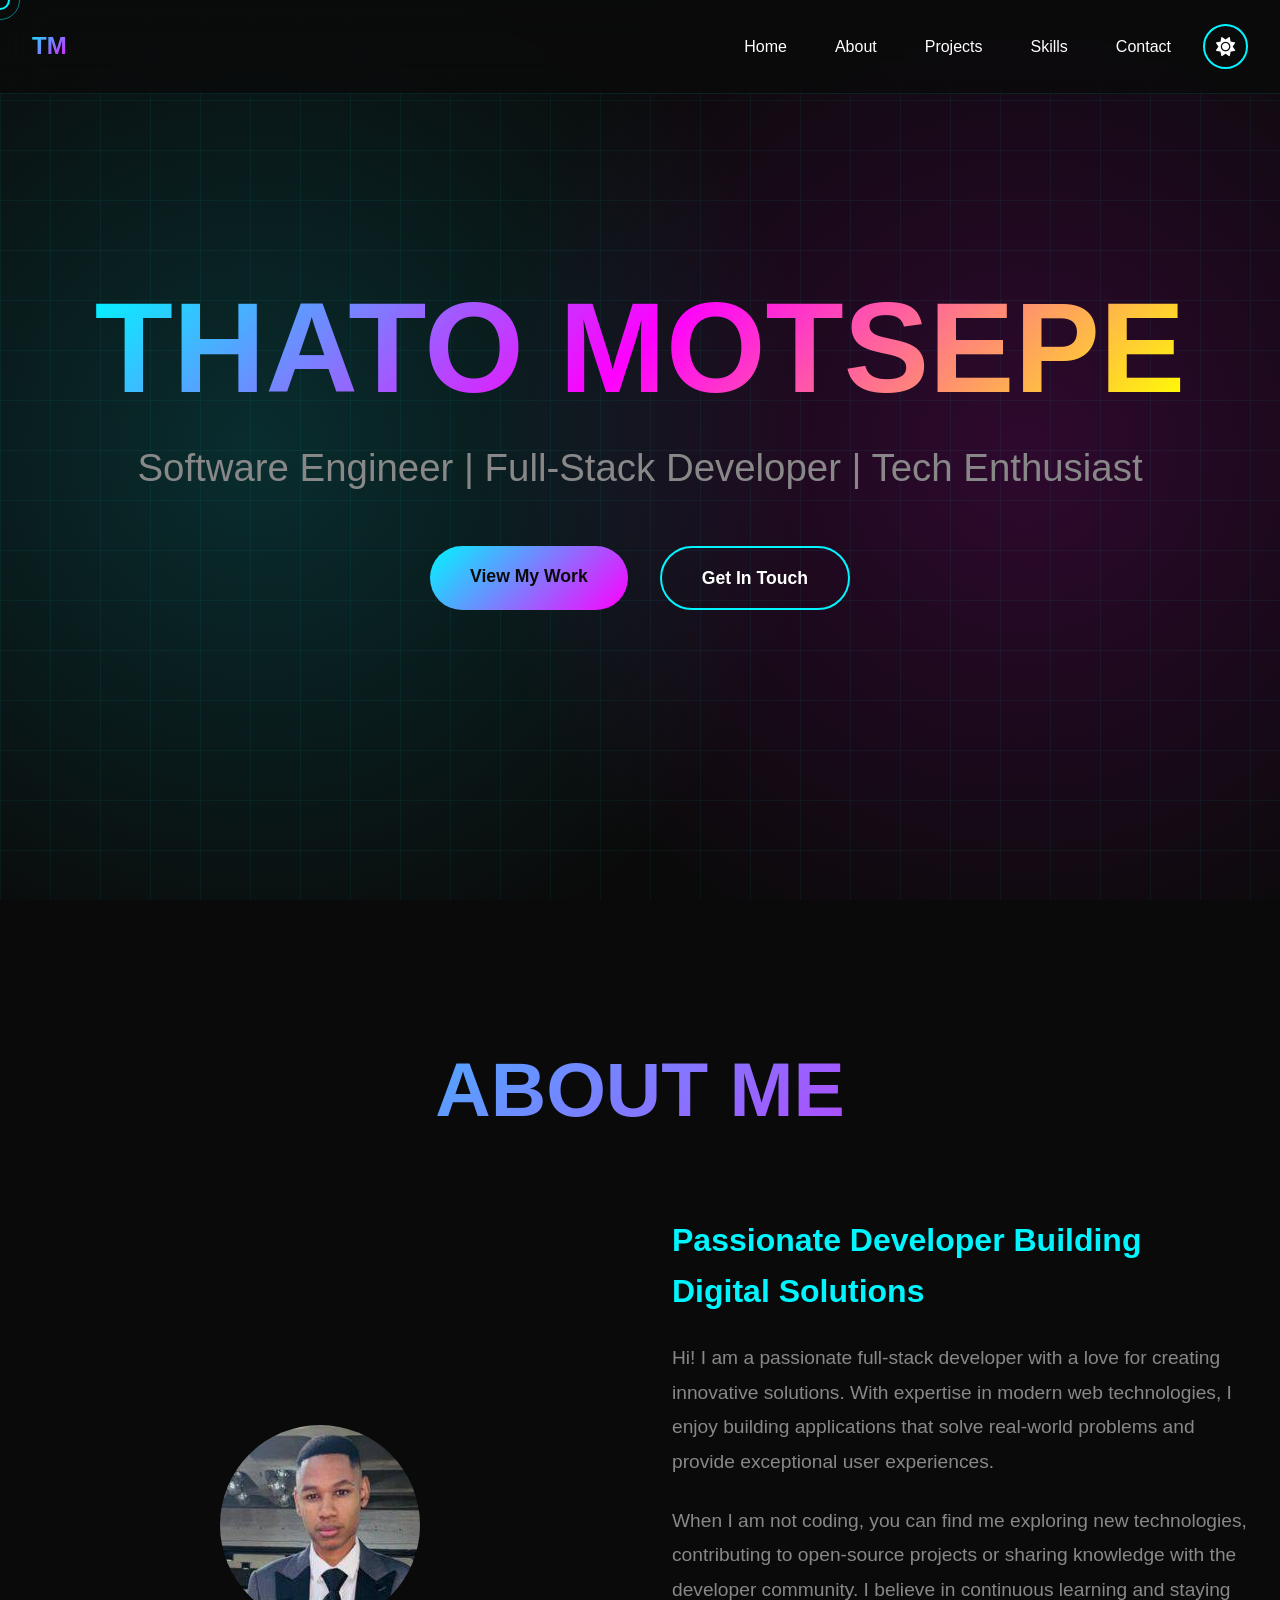
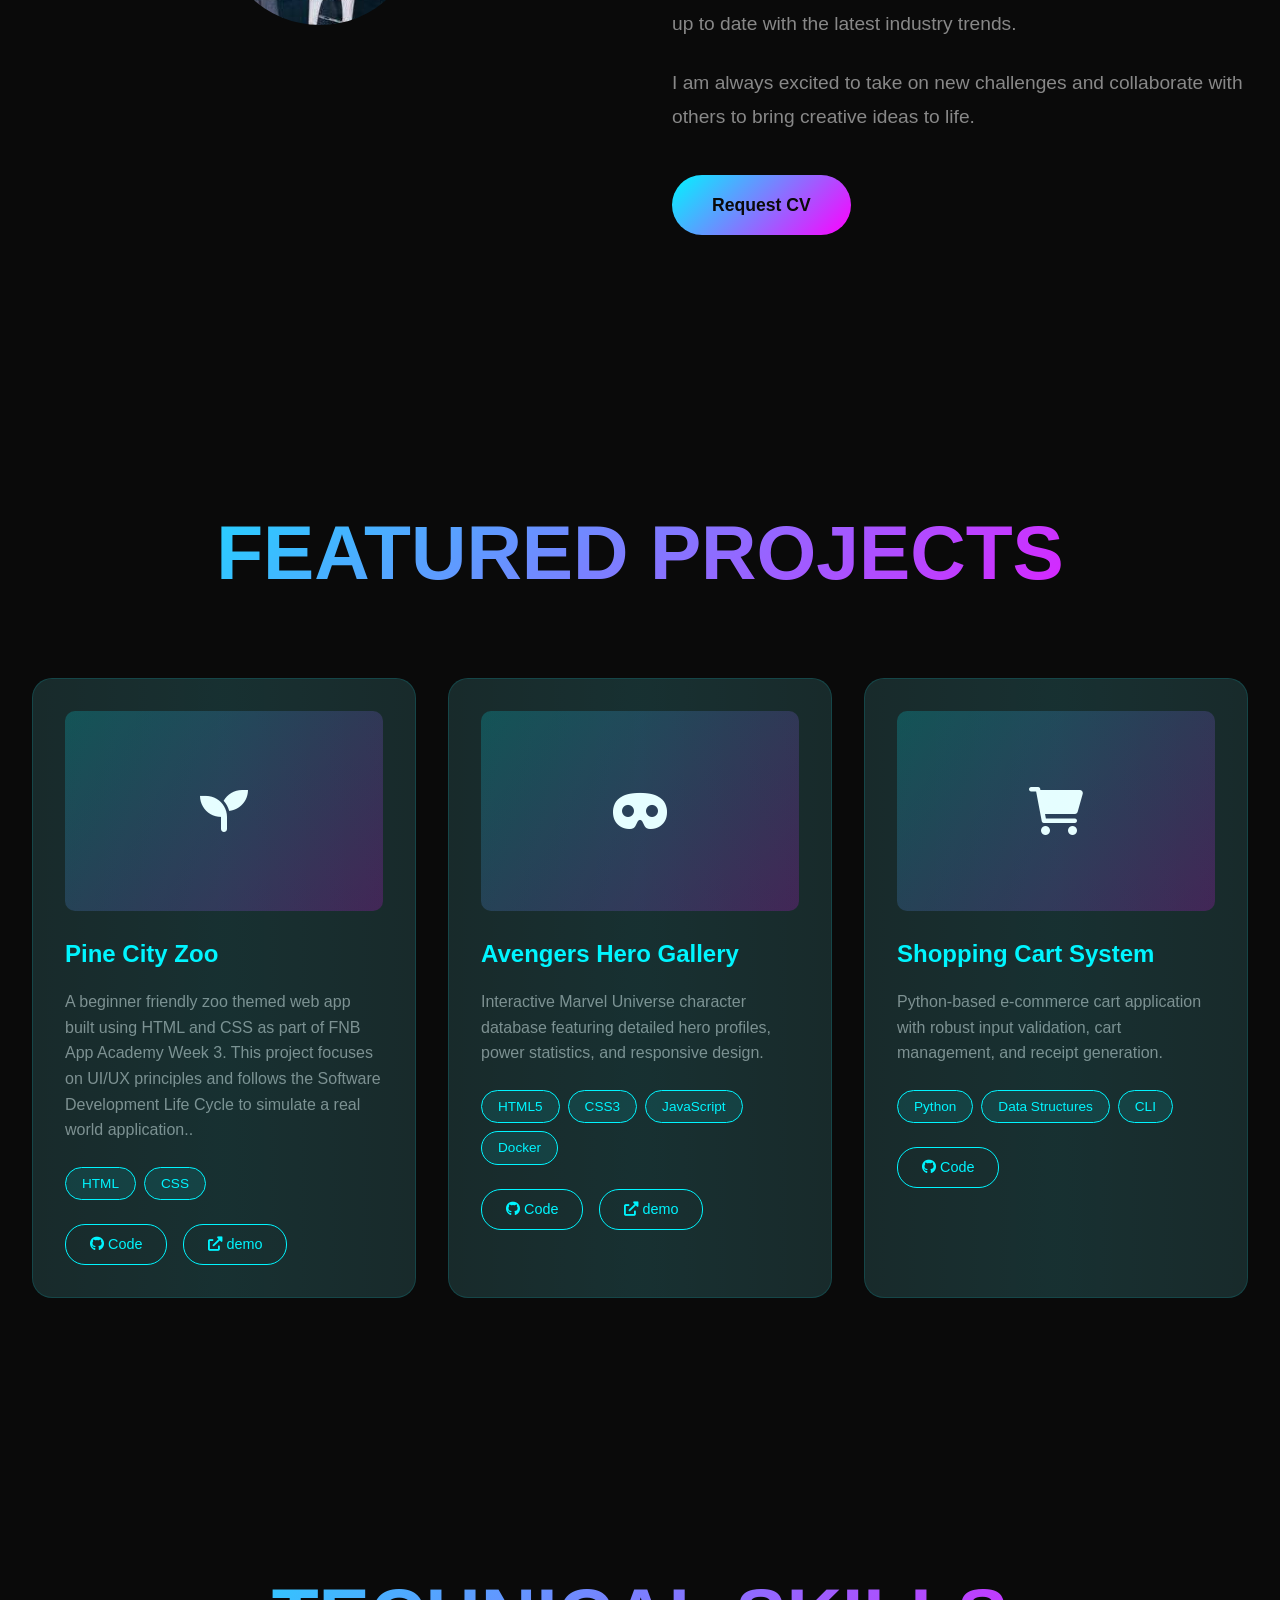
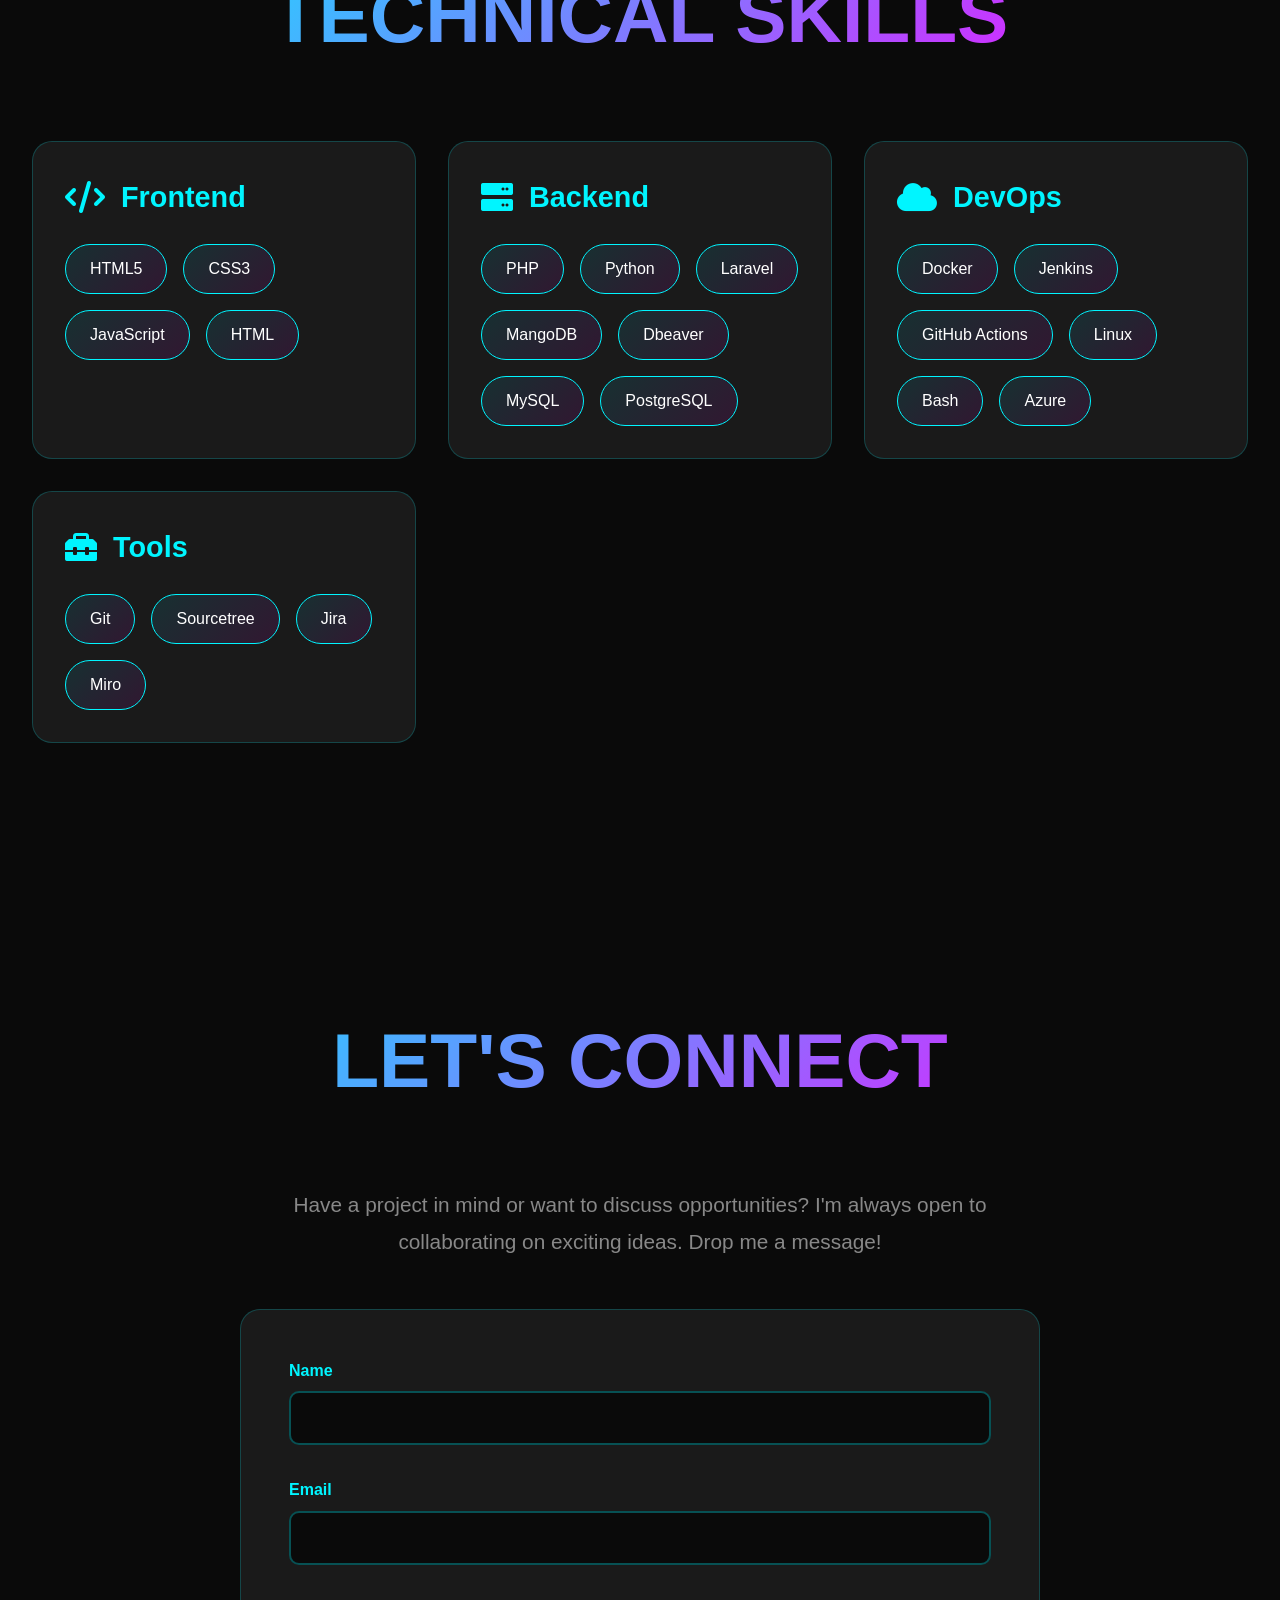
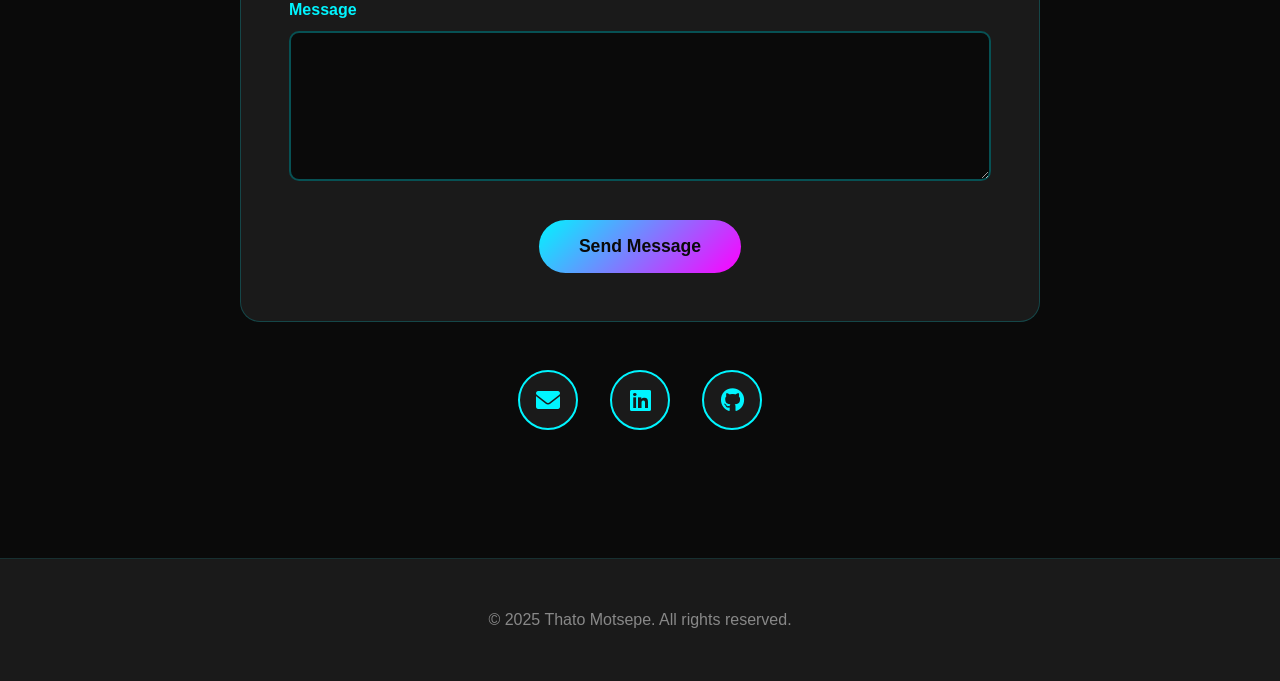
==== index.html @ bd39ebbf "Merge pull request #13 from TJkiller/improv added the lanuages to match the Pine city zoo" ====
<!DOCTYPE html>
<html lang="en">
<head>
    <meta charset="UTF-8">
    <meta name="viewport" content="width=device-width, initial-scale=1.0">
    <title>Thato Motsepe | Software Engineer</title>
    <link href="https://cdnjs.cloudflare.com/ajax/libs/font-awesome/6.0.0/css/all.min.css" rel="stylesheet">
    <style>
        * {
            margin: 0;
            padding: 0;
            box-sizing: border-box;
        }

        :root {
            --primary: #00f5ff;
            --secondary: #ff00ff;
            --accent: #ffff00;
            --dark: #0a0a0a;
            --dark-alt: #1a1a1a;
            --text: #ffffff;
            --text-muted: #888888;
            --nav-bg: rgba(10, 10, 10, 0.8);
            --shadow: 0 10px 30px rgba(0, 245, 255, 0.2);
            --shadow-lg: 0 20px 40px rgba(0, 245, 255, 0.3);
        }

        [data-theme="light"] {
            --primary: #0088ff;
            --secondary: #cc00cc;
            --accent: #ffaa00;
            --dark: #ffffff;
            --dark-alt: #f5f5f5;
            --text: #1a1a1a;
            --text-muted: #666666;
            --nav-bg: linear-gradient(135deg, #0088ff, #cc00cc);
            --shadow: 0 10px 30px rgba(0, 136, 255, 0.2);
            --shadow-lg: 0 20px 40px rgba(0, 136, 255, 0.3);
        }

        body {
            font-family: 'Inter', -apple-system, BlinkMacSystemFont, 'Segoe UI', sans-serif;
            background: var(--dark);
            color: var(--text);
            overflow-x: hidden;
            line-height: 1.6;
        }

        .cursor {
            width: 20px;
            height: 20px;
            border: 2px solid var(--primary);
            border-radius: 50%;
            position: fixed;
            pointer-events: none !important; 
            z-index: 9999;
            transition: all 0.1s ease;
            transform: translate(-50%, -50%);
        }

        .cursor-follower {
            width: 40px;
            height: 40px;
            border: 1px solid var(--primary);
            border-radius: 50%;
            position: fixed;
            pointer-events: none !important; 
            z-index: 9998;
            transition: all 0.3s ease;
            transform: translate(-50%, -50%);
            opacity: 0.5;
        }


        .scroll-to-top {
            position: fixed;
            bottom: 2rem;
            right: 2rem;
            width: 50px;
            height: 50px;
            background: var(--primary);
            color: var(--dark);
            border: none;
            border-radius: 50%;
            cursor: pointer;
            font-size: 1.2rem;
            opacity: 0;
            visibility: hidden;
            transition: all 0.3s ease;
            z-index: 1000;
            box-shadow: var(--shadow);
            display: flex;
            align-items: center;
            justify-content: center;
        }

        .scroll-to-top.visible {
            opacity: 1;
            visibility: visible;
        }

        .scroll-to-top:hover {
            background: var(--secondary);
            transform: translateY(-2px);
        }

        /* Navigation - Fixed for light mode */
        nav {
            position: fixed;
            top: 0;
            width: 100%;
            z-index: 1000;
            background: var(--nav-bg);
            backdrop-filter: blur(20px);
            border-bottom: 1px solid rgba(0, 245, 255, 0.1);
            transition: transform 0.3s ease;
        }

        [data-theme="light"] nav {
            background: linear-gradient(135deg, #0088ff, #cc00cc);
            border-bottom: 1px solid rgba(255, 255, 255, 0.2);
        }

        .nav-container {
            max-width: 1400px;
            margin: 0 auto;
            padding: 1.5rem 2rem;
            display: flex;
            justify-content: space-between;
            align-items: center;
        }

        .logo {
            font-size: 1.5rem;
            font-weight: 900;
            background: linear-gradient(135deg, var(--primary), var(--secondary));
            -webkit-background-clip: text;
            -webkit-text-fill-color: transparent;
            background-clip: text;
        }

        [data-theme="light"] .logo {
            background: linear-gradient(135deg, #ffffff, #ffff99);
            -webkit-background-clip: text;
            -webkit-text-fill-color: transparent;
            background-clip: text;
        }

        .nav-right {
            display: flex;
            align-items: center;
            gap: 2rem;
        }

        .theme-toggle {
            background: transparent;
            border: 2px solid var(--primary);
            border-radius: 50%;
            width: 45px;
            height: 45px;
            display: flex;
            align-items: center;
            justify-content: center;
            cursor: pointer;
            color: var(--text);
            font-size: 1.2rem;
            transition: all 0.3s;
            flex-shrink: 0;
        }

        [data-theme="light"] .theme-toggle {
            border-color: #ffffff;
            color: #ffffff;
        }

        .theme-toggle:hover {
            background: var(--primary);
            color: var(--dark);
            transform: rotate(180deg);
        }

        [data-theme="light"] .theme-toggle:hover {
            background: #ffffff;
            color: #0088ff;
        }

        .nav-links {
            display: flex;
            gap: 3rem;
            list-style: none;
        }

        .nav-links a {
            color: var(--text);
            text-decoration: none;
            font-weight: 500;
            position: relative;
            transition: color 0.3s;
        }

        [data-theme="light"] .nav-links a {
            color: #ffffff;
        }

        .nav-links a::after {
            content: '';
            position: absolute;
            bottom: -5px;
            left: 0;
            width: 0;
            height: 2px;
            background: var(--primary);
            transition: width 0.3s;
        }

        [data-theme="light"] .nav-links a::after {
            background: #ffffff;
        }

        .nav-links a:hover {
            color: var(--primary);
        }

        [data-theme="light"] .nav-links a:hover {
            color: #ffffff;
            opacity: 0.8;
        }

        .nav-links a:hover::after {
            width: 100%;
        }

        .menu-toggle {
            display: none;
            background: none;
            border: none;
            color: var(--text);
            font-size: 1.5rem;
            cursor: pointer;
            z-index: 1001;
            flex-shrink: 0;
        }

        [data-theme="light"] .menu-toggle {
            color: #ffffff;
        }

        .hero {
            min-height: 100vh;
            display: flex;
            align-items: center;
            justify-content: center;
            position: relative;
            overflow: hidden;
            padding: 2rem;
        }

        .hero-background {
            position: absolute;
            top: 0;
            left: 0;
            width: 100%;
            height: 100%;
            background: 
                radial-gradient(circle at 20% 50%, rgba(0, 245, 255, 0.15) 0%, transparent 50%),
                radial-gradient(circle at 80% 50%, rgba(255, 0, 255, 0.15) 0%, transparent 50%);
        }

        .hero-grid {
            position: absolute;
            top: 0;
            left: 0;
            width: 100%;
            height: 100%;
            background-image: 
                linear-gradient(rgba(0, 245, 255, 0.05) 1px, transparent 1px),
                linear-gradient(90deg, rgba(0, 245, 255, 0.05) 1px, transparent 1px);
            background-size: 50px 50px;
            animation: gridMove 20s linear infinite;
        }

        @keyframes gridMove {
            0% { transform: translate(0, 0); }
            100% { transform: translate(50px, 50px); }
        }

        .hero-content {
            position: relative;
            z-index: 2;
            text-align: center;
            max-width: 1200px;
        }

        .hero-title {
            font-size: clamp(3rem, 10vw, 8rem);
            font-weight: 900;
            line-height: 0.9;
            margin-bottom: 2rem;
            background: linear-gradient(135deg, var(--primary), var(--secondary), var(--accent));
            -webkit-background-clip: text;
            -webkit-text-fill-color: transparent;
            background-clip: text;
            animation: fadeInUp 1s ease;
        }

        .hero-subtitle {
            font-size: clamp(1.5rem, 3vw, 2.5rem);
            color: var(--text-muted);
            margin-bottom: 3rem;
            animation: fadeInUp 1s ease 0.2s backwards;
        }

        .hero-cta {
            display: inline-flex;
            gap: 2rem;
            animation: fadeInUp 1s ease 0.4s backwards;
        }

        .btn {
            padding: 1rem 2.5rem;
            font-size: 1.1rem;
            font-weight: 600;
            border: none;
            border-radius: 50px;
            cursor: pointer;
            transition: all 0.3s;
            text-decoration: none;
            display: inline-block;
        }

        .btn-primary {
            background: linear-gradient(135deg, var(--primary), var(--secondary));
            color: var(--dark);
        }

        .btn-primary:hover {
            transform: translateY(-3px);
            box-shadow: 0 10px 30px rgba(0, 245, 255, 0.4);
        }

        .btn-secondary {
            background: transparent;
            color: var(--text);
            border: 2px solid var(--primary);
        }

        .btn-secondary:hover {
            background: var(--primary);
            color: var(--dark);
        }

        @keyframes fadeInUp {
            from {
                opacity: 0;
                transform: translateY(30px);
            }
            to {
                opacity: 1;
                transform: translateY(0);
            }
        }

        section {
            padding: 8rem 2rem;
            position: relative;
        }

        .section-title {
            font-size: clamp(3rem, 6vw, 5rem);
            font-weight: 900;
            margin-bottom: 4rem;
            text-align: center;
            background: linear-gradient(135deg, var(--primary), var(--secondary));
            -webkit-background-clip: text;
            -webkit-text-fill-color: transparent;
            background-clip: text;
        }

        .container {
            max-width: 1400px;
            margin: 0 auto;
        }

        .about-grid {
            display: grid;
            grid-template-columns: 1fr 1fr;
            gap: 4rem;
            align-items: center;
        }

        .about-image-placeholder {
            width: 200px;
            height: 200px;
            background: linear-gradient(135deg, var(--primary), var(--secondary));
            border-radius: 50%;
            display: flex;
            align-items: center;
            justify-content: center;
            font-size: 1rem;
            color: var(--dark);
            font-weight: 700;
            position: relative;
            overflow: hidden;
            margin: 0 auto;
            flex-shrink: 0;
        }

        .about-text h3 {
            font-size: 2rem;
            margin-bottom: 1.5rem;
            color: var(--primary);
        }

        .about-text p {
            font-size: 1.2rem;
            line-height: 1.8;
            color: var(--text-muted);
            margin-bottom: 1.5rem;
        }

        .projects-grid {
            display: grid;
            grid-template-columns: repeat(auto-fit, minmax(350px, 1fr));
            gap: 2rem;
        }

        .project-card {
            background: var(--dark-alt);
            border: 1px solid rgba(0, 245, 255, 0.2);
            border-radius: 20px;
            padding: 2rem;
            transition: all 0.3s;
            position: relative;
            overflow: hidden;
        }

        .project-card::before {
            content: '';
            position: absolute;
            top: -50%;
            left: -50%;
            width: 200%;
            height: 200%;
            background: linear-gradient(45deg, transparent, rgba(0, 245, 255, 0.1), transparent);
            transform: rotate(45deg);
            transition: all 0.5s;
        }

        .project-card:hover::before {
            left: 100%;
        }

        .project-card:hover {
            transform: translateY(-10px);
            border-color: var(--primary);
            box-shadow: 0 20px 40px rgba(0, 245, 255, 0.2);
        }

        .project-image-placeholder {
            width: 100%;
            height: 200px;
            background: linear-gradient(135deg, rgba(0, 245, 255, 0.2), rgba(255, 0, 255, 0.2));
            border-radius: 10px;
            margin-bottom: 1.5rem;
            display: flex;
            align-items: center;
            justify-content: center;
            font-size: 3rem;
        }

        .project-card h3 {
            font-size: 1.5rem;
            margin-bottom: 1rem;
            color: var(--primary);
        }

        .project-card p {
            color: var(--text-muted);
            margin-bottom: 1.5rem;
            line-height: 1.6;
        }

        .project-tags {
            display: flex;
            flex-wrap: wrap;
            gap: 0.5rem;
            margin-bottom: 1.5rem;
        }

        .tag {
            padding: 0.3rem 1rem;
            background: rgba(0, 245, 255, 0.1);
            border: 1px solid var(--primary);
            border-radius: 20px;
            font-size: 0.85rem;
            color: var(--primary);
        }

        .project-links {
            display: flex;
            gap: 1rem;
            flex-wrap: wrap;
        }

        .project-link {
            padding: 0.5rem 1.5rem;
            background: transparent;
            border: 1px solid var(--primary);
            color: var(--primary);
            text-decoration: none;
            border-radius: 20px;
            transition: all 0.3s;
            font-size: 0.9rem;
            display: inline-block;
            cursor: pointer;
            -webkit-tap-highlight-color: rgba(0, 245, 255, 0.2);
            position: relative;
            z-index: 10;
        }

        .project-link:hover {
            background: var(--primary);
            color: var(--dark);
        }

        .project-link:active {
            transform: scale(0.95);
        }

        #notificationContainer {
            position: fixed;
            top: 2rem;
            right: 2rem;
            z-index: 3000;
        }

        .notification {
            background: var(--primary);
            color: var(--dark);
            padding: 1rem 1.5rem;
            border-radius: 10px;
            margin-bottom: 1rem;
            box-shadow: var(--shadow-lg);
            animation: slideInRight 0.3s ease;
            display: flex;
            align-items: center;
            gap: 0.5rem;
        }

        @keyframes slideInRight {
            from { transform: translateX(100%); opacity: 0; }
            to { transform: translateX(0); opacity: 1; }
        }

        .notification.success {
            background: #10b981;
        }

        .notification.error {
            background: #ef4444;
        }

        .skills-grid {
            display: grid;
            grid-template-columns: repeat(auto-fit, minmax(300px, 1fr));
            gap: 2rem;
        }

        .skill-category {
            background: var(--dark-alt);
            padding: 2rem;
            border-radius: 20px;
            border: 1px solid rgba(0, 245, 255, 0.2);
            transition: all 0.3s;
        }

        .skill-category:hover {
            border-color: var(--primary);
            transform: translateY(-5px);
        }

        .skill-category h3 {
            font-size: 1.8rem;
            margin-bottom: 1.5rem;
            color: var(--primary);
            display: flex;
            align-items: center;
            gap: 1rem;
        }

        .skill-category i {
            font-size: 2rem;
        }

        .skill-items {
            display: flex;
            flex-wrap: wrap;
            gap: 1rem;
        }

        .skill-item {
            padding: 0.7rem 1.5rem;
            background: linear-gradient(135deg, rgba(0, 245, 255, 0.1), rgba(255, 0, 255, 0.1));
            border: 1px solid var(--primary);
            border-radius: 25px;
            color: var(--text);
            font-weight: 500;
            transition: all 0.3s;
        }

        .skill-item:hover {
            background: var(--primary);
            color: var(--dark);
            transform: scale(1.05);
        }

        .contact-content {
            max-width: 800px;
            margin: 0 auto;
            text-align: center;
        }

        .contact-text {
            font-size: 1.3rem;
            color: var(--text-muted);
            margin-bottom: 3rem;
            line-height: 1.8;
        }

        .contact-form {
            background: var(--dark-alt);
            padding: 3rem;
            border-radius: 20px;
            border: 1px solid rgba(0, 245, 255, 0.2);
            margin-bottom: 3rem;
        }

        .form-group {
            margin-bottom: 2rem;
            text-align: left;
        }

        .form-group label {
            display: block;
            margin-bottom: 0.5rem;
            color: var(--primary);
            font-weight: 600;
        }

        .form-group input,
        .form-group textarea {
            width: 100%;
            padding: 1rem;
            background: var(--dark);
            border: 2px solid rgba(0, 245, 255, 0.3);
            border-radius: 10px;
            color: var(--text);
            font-size: 1rem;
            font-family: inherit;
            transition: all 0.3s;
        }

        .form-group input:focus,
        .form-group textarea:focus {
            outline: none;
            border-color: var(--primary);
            box-shadow: 0 0 20px rgba(0, 245, 255, 0.2);
        }

        .form-group textarea {
            min-height: 150px;
            resize: vertical;
        }

        .contact-socials {
            display: flex;
            justify-content: center;
            gap: 2rem;
            flex-wrap: wrap;
        }

        .social-link {
            width: 60px;
            height: 60px;
            display: flex;
            align-items: center;
            justify-content: center;
            background: var(--dark-alt);
            border: 2px solid var(--primary);
            border-radius: 50%;
            color: var(--primary);
            font-size: 1.5rem;
            text-decoration: none;
            transition: all 0.3s;
        }

        .social-link:hover {
            background: var(--primary);
            color: var(--dark);
            transform: translateY(-5px);
        }

        footer {
            text-align: center;
            padding: 3rem 2rem;
            background: var(--dark-alt);
            border-top: 1px solid rgba(0, 245, 255, 0.1);
        }

        footer p {
            color: var(--text-muted);
        }

        /* Mobile Responsive */
        @media (max-width: 768px) {
            .nav-links {
                position: fixed;
                top: 0;
                left: -100%;
                width: 100%;
                height: 100vh;
                background: var(--dark);
                flex-direction: column;
                align-items: center;
                justify-content: center;
                transition: left 0.3s;
                z-index: 999;
            }

            [data-theme="light"] .nav-links {
                background: linear-gradient(135deg, #0088ff, #cc00cc);
            }

            .nav-links.active {
                left: 0;
            }

            .menu-toggle {
                display: block;
            }

            .nav-right {
                gap: 1rem;
            }

            .about-grid {
                grid-template-columns: 1fr;
            }

            .projects-grid {
                grid-template-columns: 1fr;
            }

            .skills-grid {
                grid-template-columns: 1fr;
            }

            .hero-cta {
                flex-direction: column;
                gap: 1rem;
                width: 100%;
            }

            .btn {
                width: 100%;
            }

            .cursor,
            .cursor-follower {
                display: none;
            }

            section {
                padding: 4rem 1rem;
            }

            .contact-form {
                padding: 2rem 1.5rem;
            }

            .scroll-to-top {
                bottom: 1rem;
                right: 1rem;
                width: 45px;
                height: 45px;
            }

            #notificationContainer {
                right: 1rem;
                left: 1rem;
            }
        }
    </style>
</head>
<body>
    <div class="cursor"></div>
    <div class="cursor-follower"></div>

    <nav>
        <div class="nav-container">
            <div class="logo">TM</div>
            
            <div class="nav-right">
                <ul class="nav-links" id="navLinks">
                    <li><a href="#home">Home</a></li>
                    <li><a href="#about">About</a></li>
                    <li><a href="#projects">Projects</a></li>
                    <li><a href="#skills">Skills</a></li>
                    <li><a href="#contact">Contact</a></li>
                </ul>
                
                <button id="themeToggle" class="theme-toggle">
                    <i class="fas fa-moon"></i>
                </button>
                
                <button class="menu-toggle" id="menuToggle">
                    <i class="fas fa-bars"></i>
                </button>
            </div>
        </div>
    </nav>

    <section id="home" class="hero">
        <div class="hero-background"></div>
        <div class="hero-grid"></div>
        <div class="hero-content">
            <h1 class="hero-title">THATO MOTSEPE</h1>
            <p class="hero-subtitle">Software Engineer | Full-Stack Developer | Tech Enthusiast</p>
            <div class="hero-cta">
                <a href="#projects" class="btn btn-primary">View My Work</a>
                <a href="#contact" class="btn btn-secondary">Get In Touch</a>
            </div>
        </div>
    </section>

    <section id="about">
        <div class="container">
            <h2 class="section-title">ABOUT ME</h2>
            <div class="about-grid">
                <div class="about-image-placeholder">
                    <img src="[data-uri]">
                </div>
                <div class="about-text">
                    <h3>Passionate Developer Building Digital Solutions</h3>
                    <p>
                        Hi! I am a passionate full-stack developer with a love for creating
                        innovative solutions. With expertise in modern web technologies, I
                        enjoy building applications that solve real-world problems and
                        provide exceptional user experiences.
                    </p>
                    <p>
                        When I am not coding, you can find me exploring new technologies,
                        contributing to open-source projects or sharing knowledge with
                        the developer community. I believe in continuous learning and
                        staying up to date with the latest industry trends.
                    </p>
                    <p>
                        I am always excited to take on new challenges and collaborate with
                        others to bring creative ideas to life.
                    </p>
                    <a href="#contact" class="btn btn-primary" style="margin-top: 1rem;">Request CV</a>
                </div>
            </div>
        </div>
    </section>

    <section id="projects">
        <div class="container">
            <h2 class="section-title">FEATURED PROJECTS</h2>
            <div class="projects-grid">
                <div class="project-card">
                    <div class="project-image-placeholder">
                        <i class="fas fa-seedling"></i>
                    </div>
                    <h3>Pine City Zoo</h3>
                    <p>
                        A beginner friendly zoo themed web app built using HTML and CSS as part of FNB App Academy Week 3.
                        This project focuses on UI/UX principles and follows the Software Development Life Cycle to simulate a real world application..
                    </p>
                    <div class="project-tags">
                        <span class="tag">HTML</span>
                        <span class="tag">CSS</span>
                    </div>
                    <div class="project-links">
                        <a href="https://github.com/TJkiller/Pine-City-Zoo" class="project-link" target="_blank" rel="noopener noreferrer">
                            <i class="fab fa-github"></i> Code
                        </a>
                    <a href="https://tjkiller.github.io/Pine-City-Zoo/" class="project-link" target="_blank" rel="noopener noreferrer">
                       <i class="fas fa-external-link-alt"></i> demo
                        </a>
                    </div>
                </div>

                <div class="project-card">
                    <div class="project-image-placeholder">
                        <i class="fas fa-mask"></i>
                    </div>
                    <h3>Avengers Hero Gallery</h3>
                    <p>
                        Interactive Marvel Universe character database featuring detailed hero profiles, 
                        power statistics, and responsive design.
                    </p>
                    <div class="project-tags">
                        <span class="tag">HTML5</span>
                        <span class="tag">CSS3</span>
                        <span class="tag">JavaScript</span>
                        <span class="tag">Docker</span>
                    </div>
                    <div class="project-links">
                        <a href="https://github.com/TJkiller/AvengersApp.git" class="project-link" target="_blank" rel="noopener noreferrer">
                            <i class="fab fa-github"></i> Code
                        </a>
                       <a href="https://tjkiller.github.io/AvengersApp/" class="project-link" target="_blank" rel="noopener noreferrer">
                       <i class="fas fa-external-link-alt"></i> demo
                        </a>
                    </div>
                </div>

                <div class="project-card">
                    <div class="project-image-placeholder">
                        <i class="fas fa-shopping-cart"></i>
                    </div>
                    <h3>Shopping Cart System</h3>
                    <p>
                        Python-based e-commerce cart application with robust input validation, 
                        cart management, and receipt generation.
                    </p>
                    <div class="project-tags">
                        <span class="tag">Python</span>
                        <span class="tag">Data Structures</span>
                        <span class="tag">CLI</span>
                    </div>
                    <div class="project-links">
                        <a href="https://github.com/TJkiller/ShoppingCart.git" class="project-link" target="_blank" rel="noopener noreferrer">
                            <i class="fab fa-github"></i> Code
                        </a>
                    </div>
                </div>
            </div>
        </div>
    </section>

    <section id="skills">
        <div class="container">
            <h2 class="section-title">TECHNICAL SKILLS</h2>
            <div class="skills-grid">
                <div class="skill-category">
                    <h3><i class="fas fa-code"></i> Frontend</h3>
                    <div class="skill-items">
                        <span class="skill-item">HTML5</span>
                        <span class="skill-item">CSS3</span>
                        <span class="skill-item">JavaScript</span>
                        <span class="skill-item">HTML</span>
                    </div>
                </div>

                <div class="skill-category">
                    <h3><i class="fas fa-server"></i> Backend</h3>
                    <div class="skill-items">
                        <span class="skill-item">PHP</span>
                        <span class="skill-item">Python</span>
                        <span class="skill-item">Laravel</span>
                        <span class="skill-item">MangoDB</span>
                        <span class="skill-item">Dbeaver</span>
                        <span class="skill-item">MySQL</span>
                        <span class="skill-item">PostgreSQL</span>
                    </div>
                </div>

                <div class="skill-category">
                    <h3><i class="fas fa-cloud"></i> DevOps</h3>
                    <div class="skill-items">
                        <span class="skill-item">Docker</span>
                        <span class="skill-item">Jenkins</span>
                        <span class="skill-item">GitHub Actions</span>
                        <span class="skill-item">Linux</span>
                        <span class="skill-item">Bash</span>
                        <span class="skill-item">Azure</span>
                    </div>
                </div>

                <div class="skill-category">
                    <h3><i class="fas fa-toolbox"></i> Tools</h3>
                    <div class="skill-items">
                        <span class="skill-item">Git</span>
                        <span class="skill-item">Sourcetree</span>
                        <span class="skill-item">Jira</span>
                        <span class="skill-item">Miro</span>
                    </div>
                </div>
            </div>
        </div>
    </section>

    <section id="contact">
        <div class="container">
            <h2 class="section-title">LET'S CONNECT</h2>
            <div class="contact-content">
                <p class="contact-text">
                    Have a project in mind or want to discuss opportunities? 
                    I'm always open to collaborating on exciting ideas. Drop me a message!
                </p>

                <form class="contact-form" action="https://formsubmit.co/9266d4eb477871fbc6716cf526ea7bfc" method="POST">
                    <div class="form-group">
                        <label for="name">Name</label>
                        <input type="text" id="name" name="name" required>
                    </div>
                    <div class="form-group">
                        <label for="email">Email</label>
                        <input type="email" id="email" name="email" required>
                    </div>
                    <div class="form-group">
                        <label for="message">Message</label>
                        <textarea id="message" name="message" required></textarea>
                    </div>
                    <button type="submit" class="btn btn-primary">Send Message</button>
                </form>

                <div class="contact-socials">
                    <a href="mailto:thatowork123@gmail.com" class="social-link" title="Email">
                        <i class="fas fa-envelope"></i>
                    </a>
                    <a href="https://linkedin.com/in/thato-motsepe-7a61232b8" class="social-link" target="_blank" rel="noopener noreferrer" title="LinkedIn">
                        <i class="fab fa-linkedin"></i>
                    </a>
                    <a href="https://github.com/TJkiller" class="social-link" target="_blank" rel="noopener noreferrer" title="GitHub">
                        <i class="fab fa-github"></i>
                    </a>
                </div>
            </div>
        </div>
    </section>

    <button id="scrollToTop" class="scroll-to-top">
        <i class="fas fa-arrow-up"></i>
    </button>

    <div id="notificationContainer"></div>

    <footer>
        <p>&copy; 2025 Thato Motsepe. All rights reserved.</p>
    </footer>

    <script>
        document.addEventListener('DOMContentLoaded', function() {
            initializePortfolio();
        });

        function initializePortfolio() {
            setupScrollToTop();
            setupThemeToggle();
            setupNotifications();
            loadTheme();
            setupCustomCursor();
            setupSmoothScrolling();
            setupScrollAnimations();
            setupNavbarScroll();
            setupParallaxEffect();
            setupProjectCardHover();
            setupMobileMenu();
        }

        function setupCustomCursor() {
            if (window.innerWidth <= 768) return;
            
            const cursor = document.querySelector('.cursor');
            const follower = document.querySelector('.cursor-follower');

            document.addEventListener('mousemove', (e) => {
                cursor.style.left = e.clientX + 'px';
                cursor.style.top = e.clientY + 'px';
                
                setTimeout(() => {
                    follower.style.left = e.clientX + 'px';
                    follower.style.top = e.clientY + 'px';
                }, 100);
            });
        }

        function setupThemeToggle() {
            const themeToggle = document.getElementById('themeToggle');
            if (themeToggle) {
                themeToggle.addEventListener('click', toggleTheme);
            }
        }

        function toggleTheme() {
            const html = document.documentElement;
            const currentTheme = html.getAttribute('data-theme') || 'dark';
            const newTheme = currentTheme === 'dark' ? 'light' : 'dark';
            const icon = document.querySelector('#themeToggle i');
            
            html.setAttribute('data-theme', newTheme);
            localStorage.setItem('theme', newTheme);
            
            if (icon) {
                icon.className = newTheme === 'dark' ? 'fas fa-sun' : 'fas fa-moon';
            }
            
            showNotification(`Switched to ${newTheme} mode`, 'success');
        }

        function loadTheme() {
            const savedTheme = localStorage.getItem('theme') || 'dark';
            document.documentElement.setAttribute('data-theme', savedTheme);
            
            const icon = document.querySelector('#themeToggle i');
            if (icon) {
                icon.className = savedTheme === 'dark' ? 'fas fa-sun' : 'fas fa-moon';
            }
        }

        function setupNotifications() {
            if (!document.getElementById('notificationContainer')) {
                const container = document.createElement('div');
                container.id = 'notificationContainer';
                document.body.appendChild(container);
            }
        }

        function showNotification(message, type = 'info') {
            const container = document.getElementById('notificationContainer');
            if (!container) return;
            
            const notification = document.createElement('div');
            notification.className = `notification ${type}`;
            notification.innerHTML = `
                <i class="fas fa-${type === 'success' ? 'check-circle' : type === 'error' ? 'exclamation-circle' : 'info-circle'}"></i>
                <span>${message}</span>
            `;
            
            container.appendChild(notification);
            
            setTimeout(() => {
                notification.style.animation = 'slideInRight 0.3s ease reverse';
                setTimeout(() => {
                    if (notification.parentNode) {
                        notification.remove();
                    }
                }, 300);
            }, 4000);
        }

        function setupMobileMenu() {
            const menuToggle = document.getElementById('menuToggle');
            const navLinks = document.getElementById('navLinks');
            const navLinkItems = navLinks.querySelectorAll('a');
            
            if (menuToggle) {
                menuToggle.addEventListener('click', function(e) {
                    e.preventDefault();
                    e.stopPropagation();
                    navLinks.classList.toggle('active');
                    
                    const icon = this.querySelector('i');
                    if (icon) {
                        icon.className = navLinks.classList.contains('active') ? 'fas fa-times' : 'fas fa-bars';
                    }
                });
            }
            
            navLinkItems.forEach(link => {
                link.addEventListener('click', function(e) {
                    if (window.innerWidth <= 768) {
                        navLinks.classList.remove('active');
                        const icon = menuToggle.querySelector('i');
                        if (icon) {
                            icon.className = 'fas fa-bars';
                        }
                    }
                });
            });
            
            document.addEventListener('click', function(e) {
                if (window.innerWidth <= 768 && navLinks.classList.contains('active')) {
                    if (!navLinks.contains(e.target) && !menuToggle.contains(e.target)) {
                        navLinks.classList.remove('active');
                        const icon = menuToggle.querySelector('i');
                        if (icon) {
                            icon.className = 'fas fa-bars';
                        }
                    }
                }
            });
        }

        function setupSmoothScrolling() {
            document.querySelectorAll('a[href^="#"]').forEach(anchor => {
                anchor.addEventListener('click', function(e) {
                    e.preventDefault();
                    const target = document.querySelector(this.getAttribute('href'));
                    if (target) {
                        target.scrollIntoView({ behavior: 'smooth', block: 'start' });
                    }
                });
            });
        }

        function setupScrollAnimations() {
            const observerOptions = {
                threshold: 0.1,
                rootMargin: '0px 0px -100px 0px'
            };

            const observer = new IntersectionObserver((entries) => {
                entries.forEach(entry => {
                    if (entry.isIntersecting) {
                        entry.target.style.opacity = '1';
                        entry.target.style.transform = 'translateY(0)';
                    }
                });
            }, observerOptions);

            document.querySelectorAll('section').forEach(section => {
                section.style.opacity = '0';
                section.style.transform = 'translateY(30px)';
                section.style.transition = 'all 0.8s ease';
                observer.observe(section);
            });
        }

        function setupNavbarScroll() {
            let lastScroll = 0;
            const nav = document.querySelector('nav');

            window.addEventListener('scroll', () => {
                const currentScroll = window.pageYOffset;
                
                if (currentScroll <= 0) {
                    nav.style.transform = 'translateY(0)';
                } else if (currentScroll > lastScroll && currentScroll > 100) {
                    nav.style.transform = 'translateY(-100%)';
                } else {
                    nav.style.transform = 'translateY(0)';
                }
                
                lastScroll = currentScroll;
            });
        }

        const contactForm = document.querySelector('.contact-form');
        if (contactForm) {
            contactForm.addEventListener('submit', function(e) {
                const btn = this.querySelector('.btn');
                btn.textContent = 'Sending...';
                btn.disabled = true;
            });
        }

        function setupParallaxEffect() {
            window.addEventListener('scroll', () => {
                const scrolled = window.pageYOffset;
                const heroBackground = document.querySelector('.hero-background');
                if (heroBackground) {
                    heroBackground.style.transform = `translateY(${scrolled * 0.5}px)`;
                }
            });
        }

        function setupProjectCardHover() {
            document.querySelectorAll('.project-card').forEach(card => {
                card.addEventListener('mouseenter', function() {
                    this.style.zIndex = '10';
                });
                
                card.addEventListener('mouseleave', function() {
                    this.style.zIndex = '1';
                });
            });
        }

        function setupScrollToTop() {
            const scrollBtn = document.getElementById('scrollToTop');
            if (!scrollBtn) return;
            
            function toggleScrollButton() {
                if (window.scrollY > 300) {
                    scrollBtn.classList.add('visible');
                } else {
                    scrollBtn.classList.remove('visible');
                }
            }
            
            toggleScrollButton();
            window.addEventListener('scroll', debounce(toggleScrollButton, 10));
            
            scrollBtn.addEventListener('click', function() {
                window.scrollTo({
                    top: 0,
                    behavior: 'smooth'
                });
            });
        }

        function debounce(func, wait) {
            let timeout;
            return function executedFunction(...args) {
                const later = () => {
                    clearTimeout(timeout);
                    func(...args);
                };
                clearTimeout(timeout);
                timeout = setTimeout(later, wait);
            };
        }

        document.querySelector('.hero').style.opacity = '1';
        document.querySelector('.hero').style.transform = 'translateY(0)';
    </script>
</body>
</html>
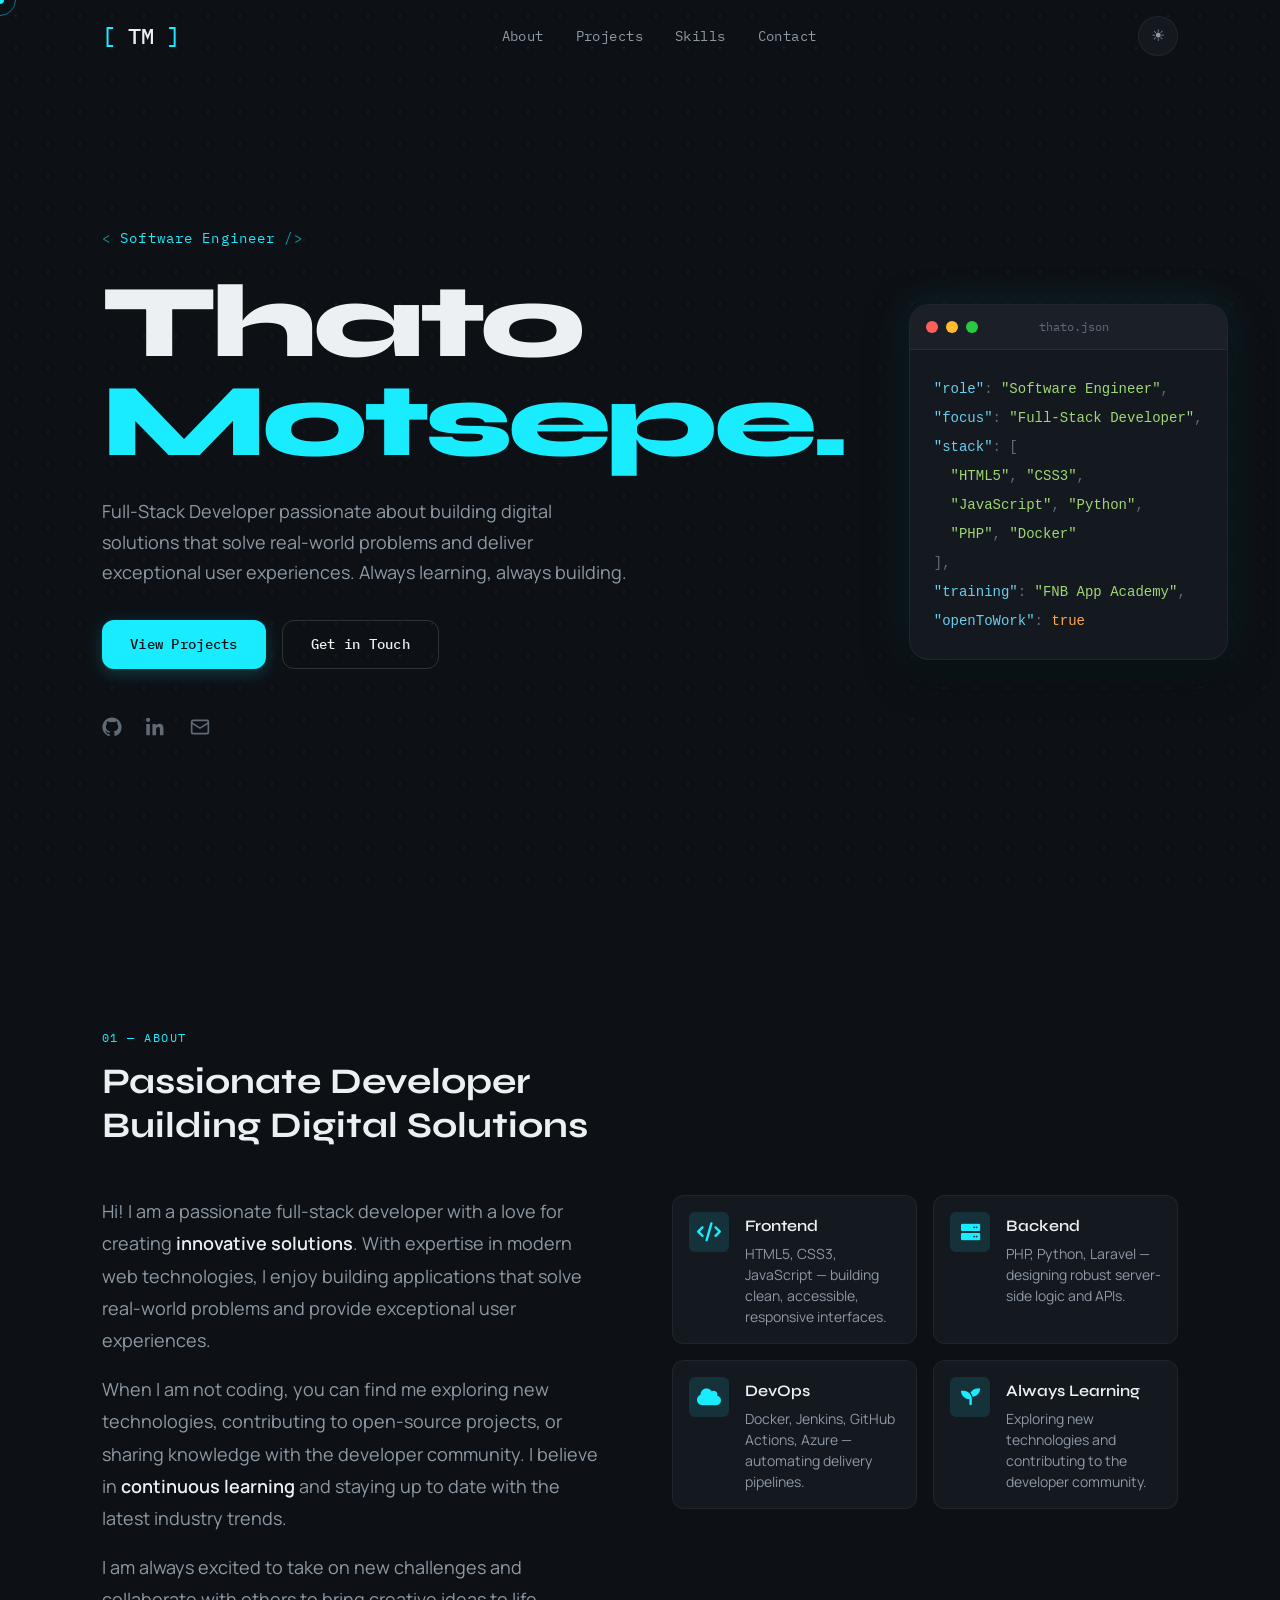
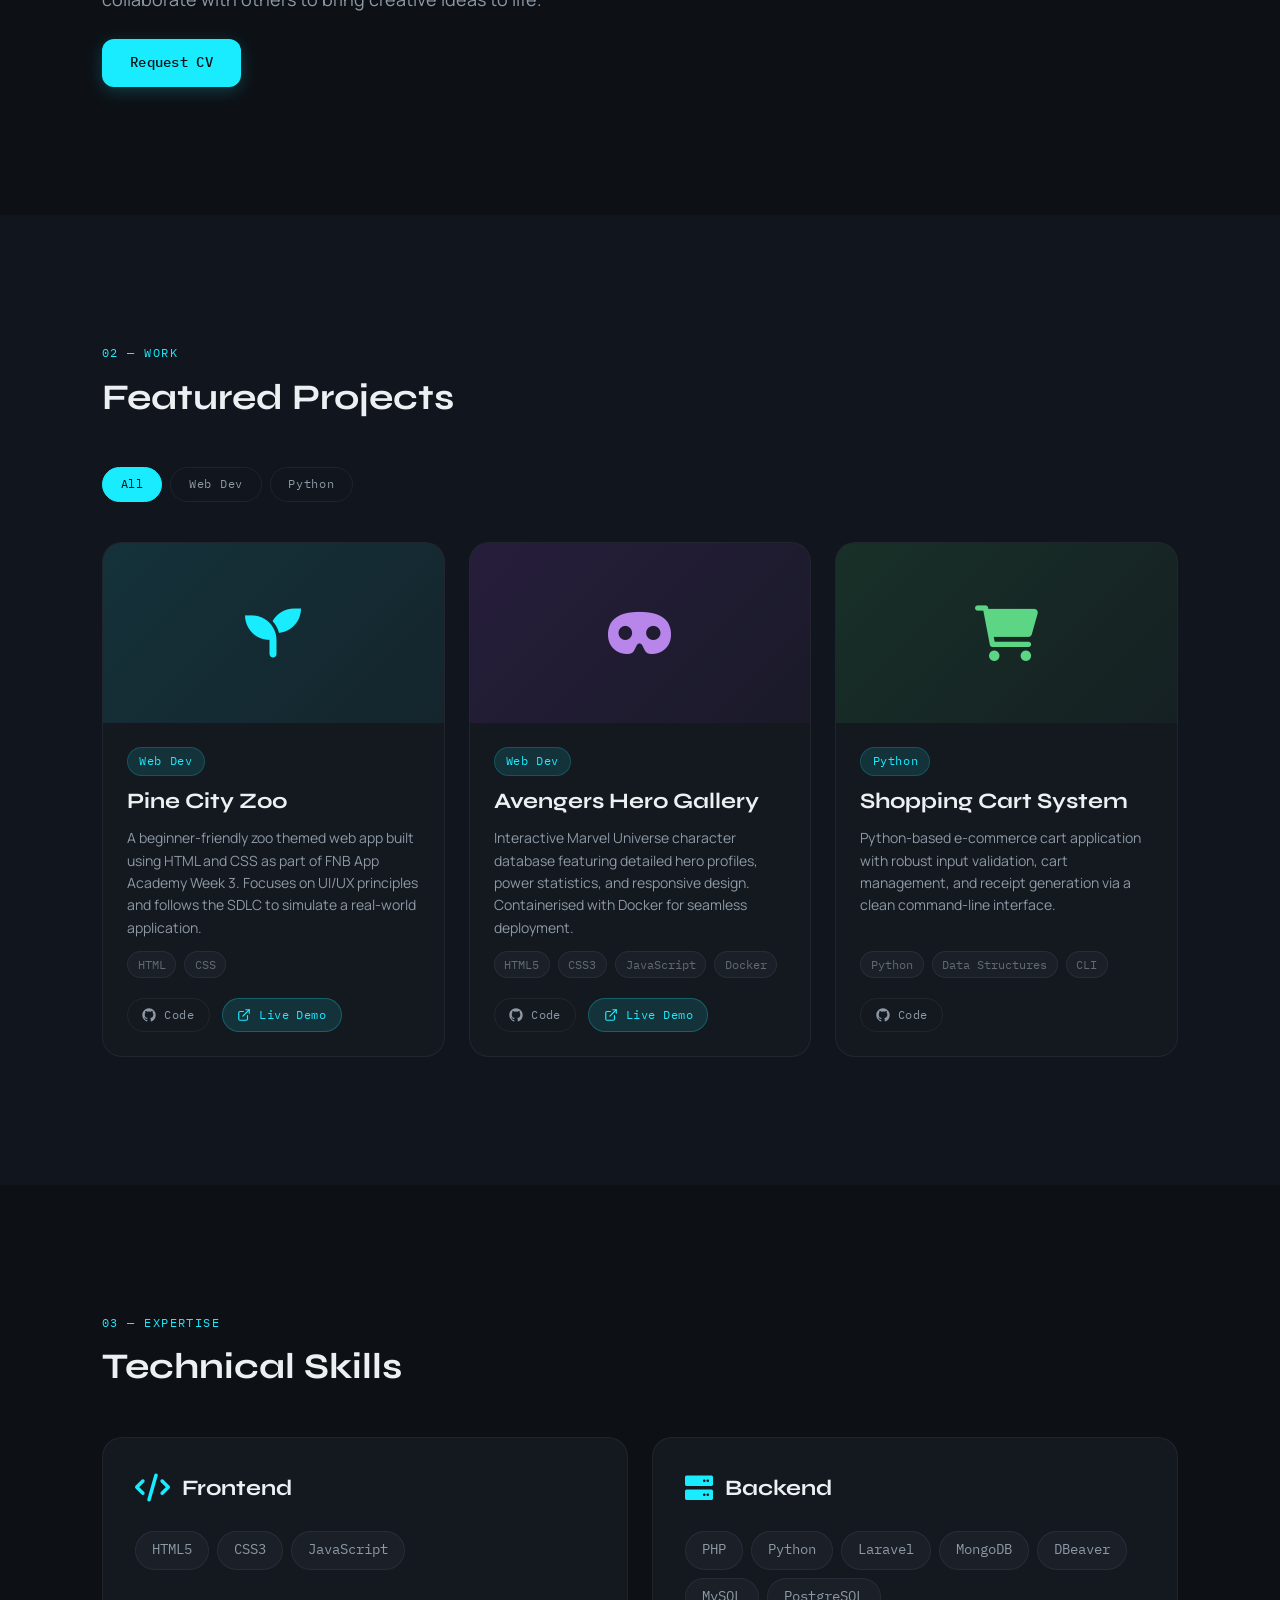
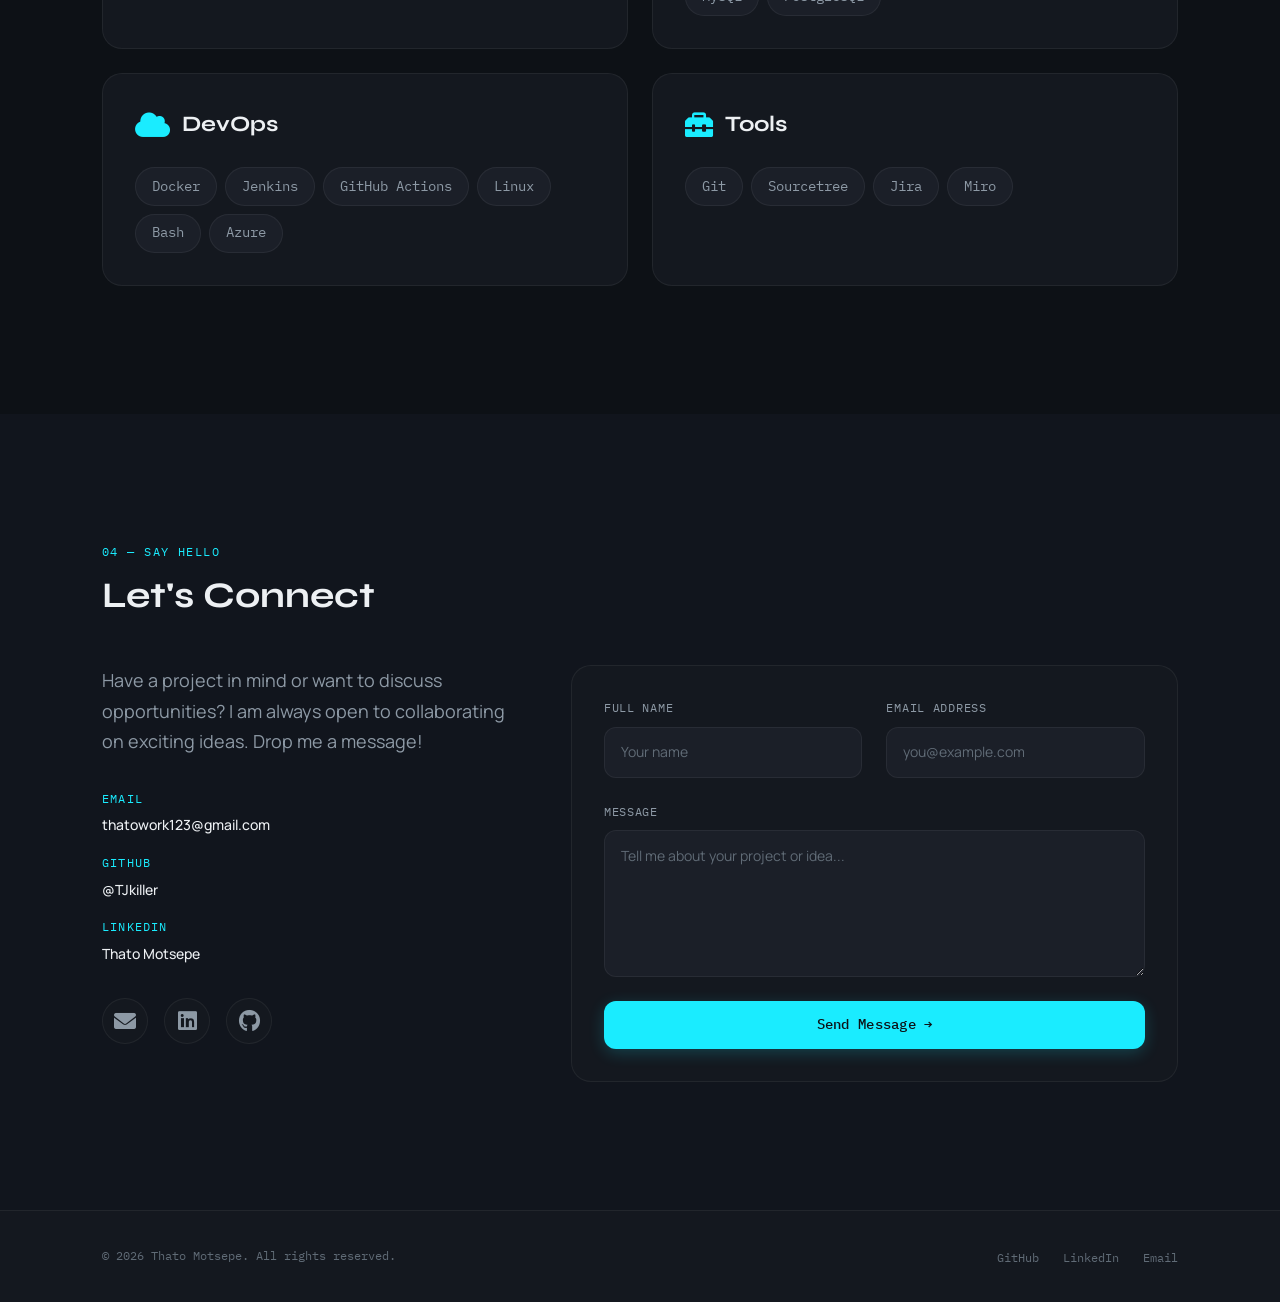
==== commit 98dd5b70: "Version Two of Portfolio" ====
--- a/index.html
+++ b/index.html
@@ -1,1312 +1,538 @@
 <!DOCTYPE html>
-<html lang="en">
+<html lang="en" data-theme="dark">
 <head>
-    <meta charset="UTF-8">
-    <meta name="viewport" content="width=device-width, initial-scale=1.0">
-    <title>Thato Motsepe | Software Engineer</title>
-    <link href="https://cdnjs.cloudflare.com/ajax/libs/font-awesome/6.0.0/css/all.min.css" rel="stylesheet">
-    <style>
-        * {
-            margin: 0;
-            padding: 0;
-            box-sizing: border-box;
-        }
-
-        :root {
-            --primary: #00f5ff;
-            --secondary: #ff00ff;
-            --accent: #ffff00;
-            --dark: #0a0a0a;
-            --dark-alt: #1a1a1a;
-            --text: #ffffff;
-            --text-muted: #888888;
-            --nav-bg: rgba(10, 10, 10, 0.8);
-            --shadow: 0 10px 30px rgba(0, 245, 255, 0.2);
-            --shadow-lg: 0 20px 40px rgba(0, 245, 255, 0.3);
-        }
-
-        [data-theme="light"] {
-            --primary: #0088ff;
-            --secondary: #cc00cc;
-            --accent: #ffaa00;
-            --dark: #ffffff;
-            --dark-alt: #f5f5f5;
-            --text: #1a1a1a;
-            --text-muted: #666666;
-            --nav-bg: linear-gradient(135deg, #0088ff, #cc00cc);
-            --shadow: 0 10px 30px rgba(0, 136, 255, 0.2);
-            --shadow-lg: 0 20px 40px rgba(0, 136, 255, 0.3);
-        }
-
-        body {
-            font-family: 'Inter', -apple-system, BlinkMacSystemFont, 'Segoe UI', sans-serif;
-            background: var(--dark);
-            color: var(--text);
-            overflow-x: hidden;
-            line-height: 1.6;
-        }
-
-        .cursor {
-            width: 20px;
-            height: 20px;
-            border: 2px solid var(--primary);
-            border-radius: 50%;
-            position: fixed;
-            pointer-events: none !important; 
-            z-index: 9999;
-            transition: all 0.1s ease;
-            transform: translate(-50%, -50%);
-        }
-
-        .cursor-follower {
-            width: 40px;
-            height: 40px;
-            border: 1px solid var(--primary);
-            border-radius: 50%;
-            position: fixed;
-            pointer-events: none !important; 
-            z-index: 9998;
-            transition: all 0.3s ease;
-            transform: translate(-50%, -50%);
-            opacity: 0.5;
-        }
-
-
-        .scroll-to-top {
-            position: fixed;
-            bottom: 2rem;
-            right: 2rem;
-            width: 50px;
-            height: 50px;
-            background: var(--primary);
-            color: var(--dark);
-            border: none;
-            border-radius: 50%;
-            cursor: pointer;
-            font-size: 1.2rem;
-            opacity: 0;
-            visibility: hidden;
-            transition: all 0.3s ease;
-            z-index: 1000;
-            box-shadow: var(--shadow);
-            display: flex;
-            align-items: center;
-            justify-content: center;
-        }
-
-        .scroll-to-top.visible {
-            opacity: 1;
-            visibility: visible;
-        }
-
-        .scroll-to-top:hover {
-            background: var(--secondary);
-            transform: translateY(-2px);
-        }
-
-        /* Navigation - Fixed for light mode */
-        nav {
-            position: fixed;
-            top: 0;
-            width: 100%;
-            z-index: 1000;
-            background: var(--nav-bg);
-            backdrop-filter: blur(20px);
-            border-bottom: 1px solid rgba(0, 245, 255, 0.1);
-            transition: transform 0.3s ease;
-        }
-
-        [data-theme="light"] nav {
-            background: linear-gradient(135deg, #0088ff, #cc00cc);
-            border-bottom: 1px solid rgba(255, 255, 255, 0.2);
-        }
-
-        .nav-container {
-            max-width: 1400px;
-            margin: 0 auto;
-            padding: 1.5rem 2rem;
-            display: flex;
-            justify-content: space-between;
-            align-items: center;
-        }
-
-        .logo {
-            font-size: 1.5rem;
-            font-weight: 900;
-            background: linear-gradient(135deg, var(--primary), var(--secondary));
-            -webkit-background-clip: text;
-            -webkit-text-fill-color: transparent;
-            background-clip: text;
-        }
-
-        [data-theme="light"] .logo {
-            background: linear-gradient(135deg, #ffffff, #ffff99);
-            -webkit-background-clip: text;
-            -webkit-text-fill-color: transparent;
-            background-clip: text;
-        }
-
-        .nav-right {
-            display: flex;
-            align-items: center;
-            gap: 2rem;
-        }
-
-        .theme-toggle {
-            background: transparent;
-            border: 2px solid var(--primary);
-            border-radius: 50%;
-            width: 45px;
-            height: 45px;
-            display: flex;
-            align-items: center;
-            justify-content: center;
-            cursor: pointer;
-            color: var(--text);
-            font-size: 1.2rem;
-            transition: all 0.3s;
-            flex-shrink: 0;
-        }
-
-        [data-theme="light"] .theme-toggle {
-            border-color: #ffffff;
-            color: #ffffff;
-        }
-
-        .theme-toggle:hover {
-            background: var(--primary);
-            color: var(--dark);
-            transform: rotate(180deg);
-        }
-
-        [data-theme="light"] .theme-toggle:hover {
-            background: #ffffff;
-            color: #0088ff;
-        }
-
-        .nav-links {
-            display: flex;
-            gap: 3rem;
-            list-style: none;
-        }
-
-        .nav-links a {
-            color: var(--text);
-            text-decoration: none;
-            font-weight: 500;
-            position: relative;
-            transition: color 0.3s;
-        }
-
-        [data-theme="light"] .nav-links a {
-            color: #ffffff;
-        }
-
-        .nav-links a::after {
-            content: '';
-            position: absolute;
-            bottom: -5px;
-            left: 0;
-            width: 0;
-            height: 2px;
-            background: var(--primary);
-            transition: width 0.3s;
-        }
-
-        [data-theme="light"] .nav-links a::after {
-            background: #ffffff;
-        }
-
-        .nav-links a:hover {
-            color: var(--primary);
-        }
-
-        [data-theme="light"] .nav-links a:hover {
-            color: #ffffff;
-            opacity: 0.8;
-        }
-
-        .nav-links a:hover::after {
-            width: 100%;
-        }
-
-        .menu-toggle {
-            display: none;
-            background: none;
-            border: none;
-            color: var(--text);
-            font-size: 1.5rem;
-            cursor: pointer;
-            z-index: 1001;
-            flex-shrink: 0;
-        }
-
-        [data-theme="light"] .menu-toggle {
-            color: #ffffff;
-        }
-
-        .hero {
-            min-height: 100vh;
-            display: flex;
-            align-items: center;
-            justify-content: center;
-            position: relative;
-            overflow: hidden;
-            padding: 2rem;
-        }
-
-        .hero-background {
-            position: absolute;
-            top: 0;
-            left: 0;
-            width: 100%;
-            height: 100%;
-            background: 
-                radial-gradient(circle at 20% 50%, rgba(0, 245, 255, 0.15) 0%, transparent 50%),
-                radial-gradient(circle at 80% 50%, rgba(255, 0, 255, 0.15) 0%, transparent 50%);
-        }
-
-        .hero-grid {
-            position: absolute;
-            top: 0;
-            left: 0;
-            width: 100%;
-            height: 100%;
-            background-image: 
-                linear-gradient(rgba(0, 245, 255, 0.05) 1px, transparent 1px),
-                linear-gradient(90deg, rgba(0, 245, 255, 0.05) 1px, transparent 1px);
-            background-size: 50px 50px;
-            animation: gridMove 20s linear infinite;
-        }
-
-        @keyframes gridMove {
-            0% { transform: translate(0, 0); }
-            100% { transform: translate(50px, 50px); }
-        }
-
-        .hero-content {
-            position: relative;
-            z-index: 2;
-            text-align: center;
-            max-width: 1200px;
-        }
-
-        .hero-title {
-            font-size: clamp(3rem, 10vw, 8rem);
-            font-weight: 900;
-            line-height: 0.9;
-            margin-bottom: 2rem;
-            background: linear-gradient(135deg, var(--primary), var(--secondary), var(--accent));
-            -webkit-background-clip: text;
-            -webkit-text-fill-color: transparent;
-            background-clip: text;
-            animation: fadeInUp 1s ease;
-        }
-
-        .hero-subtitle {
-            font-size: clamp(1.5rem, 3vw, 2.5rem);
-            color: var(--text-muted);
-            margin-bottom: 3rem;
-            animation: fadeInUp 1s ease 0.2s backwards;
-        }
-
-        .hero-cta {
-            display: inline-flex;
-            gap: 2rem;
-            animation: fadeInUp 1s ease 0.4s backwards;
-        }
-
-        .btn {
-            padding: 1rem 2.5rem;
-            font-size: 1.1rem;
-            font-weight: 600;
-            border: none;
-            border-radius: 50px;
-            cursor: pointer;
-            transition: all 0.3s;
-            text-decoration: none;
-            display: inline-block;
-        }
-
-        .btn-primary {
-            background: linear-gradient(135deg, var(--primary), var(--secondary));
-            color: var(--dark);
-        }
-
-        .btn-primary:hover {
-            transform: translateY(-3px);
-            box-shadow: 0 10px 30px rgba(0, 245, 255, 0.4);
-        }
-
-        .btn-secondary {
-            background: transparent;
-            color: var(--text);
-            border: 2px solid var(--primary);
-        }
-
-        .btn-secondary:hover {
-            background: var(--primary);
-            color: var(--dark);
-        }
-
-        @keyframes fadeInUp {
-            from {
-                opacity: 0;
-                transform: translateY(30px);
-            }
-            to {
-                opacity: 1;
-                transform: translateY(0);
-            }
-        }
-
-        section {
-            padding: 8rem 2rem;
-            position: relative;
-        }
-
-        .section-title {
-            font-size: clamp(3rem, 6vw, 5rem);
-            font-weight: 900;
-            margin-bottom: 4rem;
-            text-align: center;
-            background: linear-gradient(135deg, var(--primary), var(--secondary));
-            -webkit-background-clip: text;
-            -webkit-text-fill-color: transparent;
-            background-clip: text;
-        }
-
-        .container {
-            max-width: 1400px;
-            margin: 0 auto;
-        }
-
-        .about-grid {
-            display: grid;
-            grid-template-columns: 1fr 1fr;
-            gap: 4rem;
-            align-items: center;
-        }
-
-        .about-image-placeholder {
-            width: 200px;
-            height: 200px;
-            background: linear-gradient(135deg, var(--primary), var(--secondary));
-            border-radius: 50%;
-            display: flex;
-            align-items: center;
-            justify-content: center;
-            font-size: 1rem;
-            color: var(--dark);
-            font-weight: 700;
-            position: relative;
-            overflow: hidden;
-            margin: 0 auto;
-            flex-shrink: 0;
-        }
-
-        .about-text h3 {
-            font-size: 2rem;
-            margin-bottom: 1.5rem;
-            color: var(--primary);
-        }
-
-        .about-text p {
-            font-size: 1.2rem;
-            line-height: 1.8;
-            color: var(--text-muted);
-            margin-bottom: 1.5rem;
-        }
-
-        .projects-grid {
-            display: grid;
-            grid-template-columns: repeat(auto-fit, minmax(350px, 1fr));
-            gap: 2rem;
-        }
-
-        .project-card {
-            background: var(--dark-alt);
-            border: 1px solid rgba(0, 245, 255, 0.2);
-            border-radius: 20px;
-            padding: 2rem;
-            transition: all 0.3s;
-            position: relative;
-            overflow: hidden;
-        }
-
-        .project-card::before {
-            content: '';
-            position: absolute;
-            top: -50%;
-            left: -50%;
-            width: 200%;
-            height: 200%;
-            background: linear-gradient(45deg, transparent, rgba(0, 245, 255, 0.1), transparent);
-            transform: rotate(45deg);
-            transition: all 0.5s;
-        }
-
-        .project-card:hover::before {
-            left: 100%;
-        }
-
-        .project-card:hover {
-            transform: translateY(-10px);
-            border-color: var(--primary);
-            box-shadow: 0 20px 40px rgba(0, 245, 255, 0.2);
-        }
-
-        .project-image-placeholder {
-            width: 100%;
-            height: 200px;
-            background: linear-gradient(135deg, rgba(0, 245, 255, 0.2), rgba(255, 0, 255, 0.2));
-            border-radius: 10px;
-            margin-bottom: 1.5rem;
-            display: flex;
-            align-items: center;
-            justify-content: center;
-            font-size: 3rem;
-        }
-
-        .project-card h3 {
-            font-size: 1.5rem;
-            margin-bottom: 1rem;
-            color: var(--primary);
-        }
-
-        .project-card p {
-            color: var(--text-muted);
-            margin-bottom: 1.5rem;
-            line-height: 1.6;
-        }
-
-        .project-tags {
-            display: flex;
-            flex-wrap: wrap;
-            gap: 0.5rem;
-            margin-bottom: 1.5rem;
-        }
-
-        .tag {
-            padding: 0.3rem 1rem;
-            background: rgba(0, 245, 255, 0.1);
-            border: 1px solid var(--primary);
-            border-radius: 20px;
-            font-size: 0.85rem;
-            color: var(--primary);
-        }
-
-        .project-links {
-            display: flex;
-            gap: 1rem;
-            flex-wrap: wrap;
-        }
-
-        .project-link {
-            padding: 0.5rem 1.5rem;
-            background: transparent;
-            border: 1px solid var(--primary);
-            color: var(--primary);
-            text-decoration: none;
-            border-radius: 20px;
-            transition: all 0.3s;
-            font-size: 0.9rem;
-            display: inline-block;
-            cursor: pointer;
-            -webkit-tap-highlight-color: rgba(0, 245, 255, 0.2);
-            position: relative;
-            z-index: 10;
-        }
-
-        .project-link:hover {
-            background: var(--primary);
-            color: var(--dark);
-        }
-
-        .project-link:active {
-            transform: scale(0.95);
-        }
-
-        #notificationContainer {
-            position: fixed;
-            top: 2rem;
-            right: 2rem;
-            z-index: 3000;
-        }
-
-        .notification {
-            background: var(--primary);
-            color: var(--dark);
-            padding: 1rem 1.5rem;
-            border-radius: 10px;
-            margin-bottom: 1rem;
-            box-shadow: var(--shadow-lg);
-            animation: slideInRight 0.3s ease;
-            display: flex;
-            align-items: center;
-            gap: 0.5rem;
-        }
-
-        @keyframes slideInRight {
-            from { transform: translateX(100%); opacity: 0; }
-            to { transform: translateX(0); opacity: 1; }
-        }
-
-        .notification.success {
-            background: #10b981;
-        }
-
-        .notification.error {
-            background: #ef4444;
-        }
-
-        .skills-grid {
-            display: grid;
-            grid-template-columns: repeat(auto-fit, minmax(300px, 1fr));
-            gap: 2rem;
-        }
-
-        .skill-category {
-            background: var(--dark-alt);
-            padding: 2rem;
-            border-radius: 20px;
-            border: 1px solid rgba(0, 245, 255, 0.2);
-            transition: all 0.3s;
-        }
-
-        .skill-category:hover {
-            border-color: var(--primary);
-            transform: translateY(-5px);
-        }
-
-        .skill-category h3 {
-            font-size: 1.8rem;
-            margin-bottom: 1.5rem;
-            color: var(--primary);
-            display: flex;
-            align-items: center;
-            gap: 1rem;
-        }
-
-        .skill-category i {
-            font-size: 2rem;
-        }
-
-        .skill-items {
-            display: flex;
-            flex-wrap: wrap;
-            gap: 1rem;
-        }
-
-        .skill-item {
-            padding: 0.7rem 1.5rem;
-            background: linear-gradient(135deg, rgba(0, 245, 255, 0.1), rgba(255, 0, 255, 0.1));
-            border: 1px solid var(--primary);
-            border-radius: 25px;
-            color: var(--text);
-            font-weight: 500;
-            transition: all 0.3s;
-        }
-
-        .skill-item:hover {
-            background: var(--primary);
-            color: var(--dark);
-            transform: scale(1.05);
-        }
-
-        .contact-content {
-            max-width: 800px;
-            margin: 0 auto;
-            text-align: center;
-        }
-
-        .contact-text {
-            font-size: 1.3rem;
-            color: var(--text-muted);
-            margin-bottom: 3rem;
-            line-height: 1.8;
-        }
-
-        .contact-form {
-            background: var(--dark-alt);
-            padding: 3rem;
-            border-radius: 20px;
-            border: 1px solid rgba(0, 245, 255, 0.2);
-            margin-bottom: 3rem;
-        }
-
-        .form-group {
-            margin-bottom: 2rem;
-            text-align: left;
-        }
-
-        .form-group label {
-            display: block;
-            margin-bottom: 0.5rem;
-            color: var(--primary);
-            font-weight: 600;
-        }
-
-        .form-group input,
-        .form-group textarea {
-            width: 100%;
-            padding: 1rem;
-            background: var(--dark);
-            border: 2px solid rgba(0, 245, 255, 0.3);
-            border-radius: 10px;
-            color: var(--text);
-            font-size: 1rem;
-            font-family: inherit;
-            transition: all 0.3s;
-        }
-
-        .form-group input:focus,
-        .form-group textarea:focus {
-            outline: none;
-            border-color: var(--primary);
-            box-shadow: 0 0 20px rgba(0, 245, 255, 0.2);
-        }
-
-        .form-group textarea {
-            min-height: 150px;
-            resize: vertical;
-        }
-
-        .contact-socials {
-            display: flex;
-            justify-content: center;
-            gap: 2rem;
-            flex-wrap: wrap;
-        }
-
-        .social-link {
-            width: 60px;
-            height: 60px;
-            display: flex;
-            align-items: center;
-            justify-content: center;
-            background: var(--dark-alt);
-            border: 2px solid var(--primary);
-            border-radius: 50%;
-            color: var(--primary);
-            font-size: 1.5rem;
-            text-decoration: none;
-            transition: all 0.3s;
-        }
-
-        .social-link:hover {
-            background: var(--primary);
-            color: var(--dark);
-            transform: translateY(-5px);
-        }
-
-        footer {
-            text-align: center;
-            padding: 3rem 2rem;
-            background: var(--dark-alt);
-            border-top: 1px solid rgba(0, 245, 255, 0.1);
-        }
-
-        footer p {
-            color: var(--text-muted);
-        }
-
-        /* Mobile Responsive */
-        @media (max-width: 768px) {
-            .nav-links {
-                position: fixed;
-                top: 0;
-                left: -100%;
-                width: 100%;
-                height: 100vh;
-                background: var(--dark);
-                flex-direction: column;
-                align-items: center;
-                justify-content: center;
-                transition: left 0.3s;
-                z-index: 999;
-            }
-
-            [data-theme="light"] .nav-links {
-                background: linear-gradient(135deg, #0088ff, #cc00cc);
-            }
-
-            .nav-links.active {
-                left: 0;
-            }
-
-            .menu-toggle {
-                display: block;
-            }
-
-            .nav-right {
-                gap: 1rem;
-            }
-
-            .about-grid {
-                grid-template-columns: 1fr;
-            }
-
-            .projects-grid {
-                grid-template-columns: 1fr;
-            }
-
-            .skills-grid {
-                grid-template-columns: 1fr;
-            }
-
-            .hero-cta {
-                flex-direction: column;
-                gap: 1rem;
-                width: 100%;
-            }
-
-            .btn {
-                width: 100%;
-            }
-
-            .cursor,
-            .cursor-follower {
-                display: none;
-            }
-
-            section {
-                padding: 4rem 1rem;
-            }
-
-            .contact-form {
-                padding: 2rem 1.5rem;
-            }
-
-            .scroll-to-top {
-                bottom: 1rem;
-                right: 1rem;
-                width: 45px;
-                height: 45px;
-            }
-
-            #notificationContainer {
-                right: 1rem;
-                left: 1rem;
-            }
-        }
-    </style>
+  <meta charset="UTF-8" />
+  <meta name="viewport" content="width=device-width, initial-scale=1.0" />
+  <meta name="description" content="Thato Motsepe — Software Engineer & Full-Stack Developer based in South Africa." />
+  <title>Thato Motsepe · Software Engineer</title>
+
+  <!-- Fonts: Syne (display) + IBM Plex Mono (code accents) + Manrope (body) -->
+  <link rel="preconnect" href="https://fonts.googleapis.com" />
+  <link rel="preconnect" href="https://fonts.gstatic.com" crossorigin />
+  <link href="https://fonts.googleapis.com/css2?family=Syne:wght@400;600;700;800&family=IBM+Plex+Mono:wght@300;400;500&family=Manrope:wght@300;400;500;600&display=swap" rel="stylesheet" />
+
+  <!-- Font Awesome (for icons used in projects section) -->
+  <link href="https://cdnjs.cloudflare.com/ajax/libs/font-awesome/6.0.0/css/all.min.css" rel="stylesheet" />
+
+  <!-- Stylesheet -->
+  <link rel="stylesheet" href="main.css" />
 </head>
+
 <body>
-    <div class="cursor"></div>
-    <div class="cursor-follower"></div>
-
-    <nav>
-        <div class="nav-container">
-            <div class="logo">TM</div>
-            
-            <div class="nav-right">
-                <ul class="nav-links" id="navLinks">
-                    <li><a href="#home">Home</a></li>
-                    <li><a href="#about">About</a></li>
-                    <li><a href="#projects">Projects</a></li>
-                    <li><a href="#skills">Skills</a></li>
-                    <li><a href="#contact">Contact</a></li>
-                </ul>
-                
-                <button id="themeToggle" class="theme-toggle">
-                    <i class="fas fa-moon"></i>
-                </button>
-                
-                <button class="menu-toggle" id="menuToggle">
-                    <i class="fas fa-bars"></i>
-                </button>
-            </div>
+
+  <!-- ============================================================
+       CURSOR (desktop only)
+  ============================================================ -->
+  <div class="cursor" aria-hidden="true"></div>
+  <div class="cursor-ring" aria-hidden="true"></div>
+
+  <!-- ============================================================
+       NAVIGATION
+  ============================================================ -->
+  <header class="site-header" id="site-header">
+    <div class="header-inner">
+
+      <!-- Logo / initials -->
+      <a href="#hero" class="logo" aria-label="Thato Motsepe — home">
+        <span class="logo-bracket">[</span>
+        <span class="logo-name">TM</span>
+        <span class="logo-bracket">]</span>
+      </a>
+
+      <!-- Desktop nav links -->
+      <nav class="nav-links" id="nav-links" aria-label="Primary navigation">
+        <ul>
+          <li><a href="#about"    class="nav-link" data-section="about">About</a></li>
+          <li><a href="#projects" class="nav-link" data-section="projects">Projects</a></li>
+          <li><a href="#skills"   class="nav-link" data-section="skills">Skills</a></li>
+          <li><a href="#contact"  class="nav-link" data-section="contact">Contact</a></li>
+        </ul>
+      </nav>
+
+      <!-- Right controls -->
+      <div class="header-controls">
+        <button class="theme-toggle" id="theme-toggle" aria-label="Toggle colour theme" title="Toggle theme">
+          <span class="theme-icon theme-icon--dark">☀</span>
+          <span class="theme-icon theme-icon--light">☾</span>
+        </button>
+
+        <button class="burger" id="burger" aria-label="Toggle mobile menu" aria-expanded="false">
+          <span></span>
+          <span></span>
+          <span></span>
+        </button>
+      </div>
+    </div>
+  </header>
+
+  <!-- Mobile overlay -->
+  <div class="mobile-overlay" id="mobile-overlay" aria-hidden="true"></div>
+
+  <!-- ============================================================
+       HERO
+  ============================================================ -->
+  <main>
+    <section class="hero" id="hero" aria-label="Introduction">
+
+      <!-- Background dot-grid -->
+      <div class="hero-grid" aria-hidden="true"></div>
+
+      <div class="hero-content">
+        <p class="hero-eyebrow" data-animate="fade-up">
+          <span class="tag-bracket">&lt;</span>
+          Software Engineer
+          <span class="tag-bracket">/&gt;</span>
+        </p>
+
+        <h1 class="hero-name" data-animate="fade-up" data-delay="100">
+          Thato<br />
+          <span class="hero-name--accent">Motsepe.</span>
+        </h1>
+
+        <p class="hero-bio" data-animate="fade-up" data-delay="200">
+          Full-Stack Developer passionate about building digital solutions
+          that solve real-world problems and deliver exceptional user experiences.
+          Always learning, always building.
+        </p>
+
+        <div class="hero-cta" data-animate="fade-up" data-delay="300">
+          <a href="#projects" class="btn btn--primary">View Projects</a>
+          <a href="#contact"  class="btn btn--ghost">Get in Touch</a>
         </div>
-    </nav>
-
-    <section id="home" class="hero">
-        <div class="hero-background"></div>
-        <div class="hero-grid"></div>
-        <div class="hero-content">
-            <h1 class="hero-title">THATO MOTSEPE</h1>
-            <p class="hero-subtitle">Software Engineer | Full-Stack Developer | Tech Enthusiast</p>
-            <div class="hero-cta">
-                <a href="#projects" class="btn btn-primary">View My Work</a>
-                <a href="#contact" class="btn btn-secondary">Get In Touch</a>
-            </div>
+
+        <!-- Social strip -->
+        <ul class="hero-socials" data-animate="fade-up" data-delay="400">
+          <li>
+            <a href="https://github.com/TJkiller" target="_blank" rel="noopener" aria-label="GitHub">
+              <!-- GitHub icon -->
+              <svg width="20" height="20" viewBox="0 0 24 24" fill="currentColor"><path d="M12 .5C5.73.5.5 5.74.5 12c0 5.1 3.29 9.43 7.86 10.96.58.1.79-.25.79-.56v-2c-3.2.7-3.87-1.54-3.87-1.54-.53-1.34-1.28-1.7-1.28-1.7-1.05-.72.08-.7.08-.7 1.16.08 1.77 1.2 1.77 1.2 1.03 1.76 2.7 1.25 3.36.96.1-.75.4-1.25.72-1.54-2.56-.29-5.25-1.28-5.25-5.7 0-1.26.45-2.28 1.19-3.09-.12-.29-.52-1.46.11-3.04 0 0 .97-.31 3.18 1.18a11.1 11.1 0 0 1 2.9-.39c.98 0 1.97.13 2.9.39 2.2-1.49 3.17-1.18 3.17-1.18.63 1.58.23 2.75.11 3.04.74.81 1.19 1.83 1.19 3.09 0 4.43-2.7 5.41-5.27 5.69.41.36.78 1.06.78 2.14v3.16c0 .31.2.67.8.56A11.51 11.51 0 0 0 23.5 12C23.5 5.74 18.27.5 12 .5z"/></svg>
+            </a>
+          </li>
+          <li>
+            <a href="https://linkedin.com/in/thato-motsepe-7a61232b8" target="_blank" rel="noopener" aria-label="LinkedIn">
+              <!-- LinkedIn icon -->
+              <svg width="20" height="20" viewBox="0 0 24 24" fill="currentColor"><path d="M4.98 3.5A2.49 2.49 0 0 1 2.5 6a2.49 2.49 0 0 1-2.48-2.5A2.49 2.49 0 0 1 2.5 1a2.49 2.49 0 0 1 2.48 2.5zM.35 8.5H4.6V22H.35V8.5zm7.37 0h4.06v1.85h.06c.57-1.07 1.96-2.2 4.03-2.2 4.3 0 5.1 2.83 5.1 6.51V22h-4.24v-6.5c0-1.55-.03-3.55-2.16-3.55-2.17 0-2.5 1.69-2.5 3.44V22H7.72V8.5z"/></svg>
+            </a>
+          </li>
+          <li>
+            <a href="mailto:thatowork123@gmail.com" aria-label="Email">
+              <!-- Email icon -->
+              <svg width="20" height="20" viewBox="0 0 24 24" fill="none" stroke="currentColor" stroke-width="2" stroke-linecap="round" stroke-linejoin="round"><rect x="2" y="4" width="20" height="16" rx="2"/><path d="m22 7-8.97 5.7a1.94 1.94 0 0 1-2.06 0L2 7"/></svg>
+            </a>
+          </li>
+        </ul>
+      </div>
+
+      <!-- Decorative code block -->
+      <div class="hero-code-block" aria-hidden="true">
+        <div class="code-window">
+          <div class="code-window__titlebar">
+            <span class="dot dot--red"></span>
+            <span class="dot dot--yellow"></span>
+            <span class="dot dot--green"></span>
+            <span class="code-window__filename">thato.json</span>
+          </div>
+          <pre class="code-window__body"><code><span class="c-key">"role"</span><span class="c-punct">:</span> <span class="c-str">"Software Engineer"</span><span class="c-punct">,</span>
+<span class="c-key">"focus"</span><span class="c-punct">:</span> <span class="c-str">"Full-Stack Developer"</span><span class="c-punct">,</span>
+<span class="c-key">"stack"</span><span class="c-punct">:</span> <span class="c-punct">[</span>
+  <span class="c-str">"HTML5"</span><span class="c-punct">,</span> <span class="c-str">"CSS3"</span><span class="c-punct">,</span>
+  <span class="c-str">"JavaScript"</span><span class="c-punct">,</span> <span class="c-str">"Python"</span><span class="c-punct">,</span>
+  <span class="c-str">"PHP"</span><span class="c-punct">,</span> <span class="c-str">"Docker"</span>
+<span class="c-punct">]</span><span class="c-punct">,</span>
+<span class="c-key">"training"</span><span class="c-punct">:</span> <span class="c-str">"FNB App Academy"</span><span class="c-punct">,</span>
+<span class="c-key">"openToWork"</span><span class="c-punct">:</span> <span class="c-bool">true</span></code></pre>
         </div>
+      </div>
+
     </section>
 
-    <section id="about">
-        <div class="container">
-            <h2 class="section-title">ABOUT ME</h2>
-            <div class="about-grid">
-                <div class="about-image-placeholder">
-                    <img src="[data-uri]">
-                </div>
-                <div class="about-text">
-                    <h3>Passionate Developer Building Digital Solutions</h3>
-                    <p>
-                        Hi! I am a passionate full-stack developer with a love for creating
-                        innovative solutions. With expertise in modern web technologies, I
-                        enjoy building applications that solve real-world problems and
-                        provide exceptional user experiences.
-                    </p>
-                    <p>
-                        When I am not coding, you can find me exploring new technologies,
-                        contributing to open-source projects or sharing knowledge with
-                        the developer community. I believe in continuous learning and
-                        staying up to date with the latest industry trends.
-                    </p>
-                    <p>
-                        I am always excited to take on new challenges and collaborate with
-                        others to bring creative ideas to life.
-                    </p>
-                    <a href="#contact" class="btn btn-primary" style="margin-top: 1rem;">Request CV</a>
-                </div>
-            </div>
+    <!-- ============================================================
+         ABOUT
+    ============================================================ -->
+    <section class="section" id="about" aria-label="About Thato">
+      <div class="section-inner">
+
+        <header class="section-header" data-animate="fade-up">
+          <p class="section-label">01 — About</p>
+          <h2 class="section-title">Passionate Developer<br/>Building Digital Solutions</h2>
+        </header>
+
+        <div class="about-grid">
+
+          <!-- Bio text -->
+          <div class="about-text" data-animate="fade-up" data-delay="100">
+            <p>
+              Hi! I am a passionate full-stack developer with a love for creating
+              <strong>innovative solutions</strong>. With expertise in modern web technologies, I
+              enjoy building applications that solve real-world problems and
+              provide exceptional user experiences.
+            </p>
+            <p>
+              When I am not coding, you can find me exploring new technologies,
+              contributing to open-source projects, or sharing knowledge with
+              the developer community. I believe in <strong>continuous learning</strong> and
+              staying up to date with the latest industry trends.
+            </p>
+            <p>
+              I am always excited to take on new challenges and collaborate with
+              others to bring creative ideas to life.
+            </p>
+            <a href="#contact" class="btn btn--primary" style="margin-top: 1.5rem; display: inline-flex;">Request CV</a>
+          </div>
+
+          <!-- Quick-stats / info cards -->
+          <div class="activity-cards" data-animate="fade-up" data-delay="200">
+
+            <div class="activity-card">
+              <div class="activity-card__icon">
+                <i class="fas fa-code" style="font-size:1.2rem; color: var(--accent);"></i>
+              </div>
+              <div>
+                <h3>Frontend</h3>
+                <p>HTML5, CSS3, JavaScript — building clean, accessible, responsive interfaces.</p>
+              </div>
+            </div>
+
+            <div class="activity-card">
+              <div class="activity-card__icon">
+                <i class="fas fa-server" style="font-size:1.2rem; color: var(--accent);"></i>
+              </div>
+              <div>
+                <h3>Backend</h3>
+                <p>PHP, Python, Laravel — designing robust server-side logic and APIs.</p>
+              </div>
+            </div>
+
+            <div class="activity-card">
+              <div class="activity-card__icon">
+                <i class="fas fa-cloud" style="font-size:1.2rem; color: var(--accent);"></i>
+              </div>
+              <div>
+                <h3>DevOps</h3>
+                <p>Docker, Jenkins, GitHub Actions, Azure — automating delivery pipelines.</p>
+              </div>
+            </div>
+
+            <div class="activity-card">
+              <div class="activity-card__icon">
+                <i class="fas fa-seedling" style="font-size:1.2rem; color: var(--accent);"></i>
+              </div>
+              <div>
+                <h3>Always Learning</h3>
+                <p>Exploring new technologies and contributing to the developer community.</p>
+              </div>
+            </div>
+
+          </div>
         </div>
+      </div>
     </section>
 
-    <section id="projects">
-        <div class="container">
-            <h2 class="section-title">FEATURED PROJECTS</h2>
-            <div class="projects-grid">
-                <div class="project-card">
-                    <div class="project-image-placeholder">
-                        <i class="fas fa-seedling"></i>
-                    </div>
-                    <h3>Pine City Zoo</h3>
-                    <p>
-                        A beginner friendly zoo themed web app built using HTML and CSS as part of FNB App Academy Week 3.
-                        This project focuses on UI/UX principles and follows the Software Development Life Cycle to simulate a real world application..
-                    </p>
-                    <div class="project-tags">
-                        <span class="tag">HTML</span>
-                        <span class="tag">CSS</span>
-                    </div>
-                    <div class="project-links">
-                        <a href="https://github.com/TJkiller/Pine-City-Zoo" class="project-link" target="_blank" rel="noopener noreferrer">
-                            <i class="fab fa-github"></i> Code
-                        </a>
-                    <a href="https://tjkiller.github.io/Pine-City-Zoo/" class="project-link" target="_blank" rel="noopener noreferrer">
-                       <i class="fas fa-external-link-alt"></i> demo
-                        </a>
-                    </div>
-                </div>
-
-                <div class="project-card">
-                    <div class="project-image-placeholder">
-                        <i class="fas fa-mask"></i>
-                    </div>
-                    <h3>Avengers Hero Gallery</h3>
-                    <p>
-                        Interactive Marvel Universe character database featuring detailed hero profiles, 
-                        power statistics, and responsive design.
-                    </p>
-                    <div class="project-tags">
-                        <span class="tag">HTML5</span>
-                        <span class="tag">CSS3</span>
-                        <span class="tag">JavaScript</span>
-                        <span class="tag">Docker</span>
-                    </div>
-                    <div class="project-links">
-                        <a href="https://github.com/TJkiller/AvengersApp.git" class="project-link" target="_blank" rel="noopener noreferrer">
-                            <i class="fab fa-github"></i> Code
-                        </a>
-                       <a href="https://tjkiller.github.io/AvengersApp/" class="project-link" target="_blank" rel="noopener noreferrer">
-                       <i class="fas fa-external-link-alt"></i> demo
-                        </a>
-                    </div>
-                </div>
-
-                <div class="project-card">
-                    <div class="project-image-placeholder">
-                        <i class="fas fa-shopping-cart"></i>
-                    </div>
-                    <h3>Shopping Cart System</h3>
-                    <p>
-                        Python-based e-commerce cart application with robust input validation, 
-                        cart management, and receipt generation.
-                    </p>
-                    <div class="project-tags">
-                        <span class="tag">Python</span>
-                        <span class="tag">Data Structures</span>
-                        <span class="tag">CLI</span>
-                    </div>
-                    <div class="project-links">
-                        <a href="https://github.com/TJkiller/ShoppingCart.git" class="project-link" target="_blank" rel="noopener noreferrer">
-                            <i class="fab fa-github"></i> Code
-                        </a>
-                    </div>
-                </div>
-            </div>
+    <!-- ============================================================
+         PROJECTS
+    ============================================================ -->
+    <section class="section section--alt" id="projects" aria-label="Projects">
+      <div class="section-inner">
+
+        <header class="section-header" data-animate="fade-up">
+          <p class="section-label">02 — Work</p>
+          <h2 class="section-title">Featured Projects</h2>
+        </header>
+
+        <!-- Filter buttons -->
+        <div class="filter-bar" data-animate="fade-up" data-delay="100">
+          <button class="filter-btn active" data-filter="all">All</button>
+          <button class="filter-btn" data-filter="web">Web Dev</button>
+          <button class="filter-btn" data-filter="python">Python</button>
         </div>
+
+        <!-- Project cards -->
+        <ul class="projects-grid" id="projects-grid">
+
+          <!-- Pine City Zoo -->
+          <li class="project-card" data-category="web" data-animate="fade-up" data-delay="100">
+            <div class="project-card__inner">
+              <div class="project-card__image project-card__image--icon">
+                <i class="fas fa-seedling"></i>
+              </div>
+              <div class="project-card__content">
+                <div class="project-card__meta">
+                  <span class="project-badge">Web Dev</span>
+                </div>
+                <h3>Pine City Zoo</h3>
+                <p>A beginner-friendly zoo themed web app built using HTML and CSS as part of FNB App Academy Week 3. Focuses on UI/UX principles and follows the SDLC to simulate a real-world application.</p>
+                <div class="project-card__tags">
+                  <span>HTML</span>
+                  <span>CSS</span>
+                </div>
+                <div class="project-card__links">
+                  <a href="https://github.com/TJkiller/Pine-City-Zoo" target="_blank" rel="noopener" class="project-link">
+                    <svg width="14" height="14" viewBox="0 0 24 24" fill="currentColor"><path d="M12 .5C5.73.5.5 5.74.5 12c0 5.1 3.29 9.43 7.86 10.96.58.1.79-.25.79-.56v-2c-3.2.7-3.87-1.54-3.87-1.54-.53-1.34-1.28-1.7-1.28-1.7-1.05-.72.08-.7.08-.7 1.16.08 1.77 1.2 1.77 1.2 1.03 1.76 2.7 1.25 3.36.96.1-.75.4-1.25.72-1.54-2.56-.29-5.25-1.28-5.25-5.7 0-1.26.45-2.28 1.19-3.09-.12-.29-.52-1.46.11-3.04 0 0 .97-.31 3.18 1.18a11.1 11.1 0 0 1 2.9-.39c.98 0 1.97.13 2.9.39 2.2-1.49 3.17-1.18 3.17-1.18.63 1.58.23 2.75.11 3.04.74.81 1.19 1.83 1.19 3.09 0 4.43-2.7 5.41-5.27 5.69.41.36.78 1.06.78 2.14v3.16c0 .31.2.67.8.56A11.51 11.51 0 0 0 23.5 12C23.5 5.74 18.27.5 12 .5z"/></svg>
+                    Code
+                  </a>
+                  <a href="https://tjkiller.github.io/Pine-City-Zoo/" target="_blank" rel="noopener" class="project-link project-link--accent">
+                    <svg width="14" height="14" viewBox="0 0 24 24" fill="none" stroke="currentColor" stroke-width="2" stroke-linecap="round" stroke-linejoin="round"><path d="M18 13v6a2 2 0 0 1-2 2H5a2 2 0 0 1-2-2V8a2 2 0 0 1 2-2h6"/><polyline points="15 3 21 3 21 9"/><line x1="10" y1="14" x2="21" y2="3"/></svg>
+                    Live Demo
+                  </a>
+                </div>
+              </div>
+            </div>
+          </li>
+
+          <!-- Avengers Hero Gallery -->
+          <li class="project-card" data-category="web" data-animate="fade-up" data-delay="150">
+            <div class="project-card__inner">
+              <div class="project-card__image project-card__image--icon project-card__image--purple">
+                <i class="fas fa-mask"></i>
+              </div>
+              <div class="project-card__content">
+                <div class="project-card__meta">
+                  <span class="project-badge">Web Dev</span>
+                </div>
+                <h3>Avengers Hero Gallery</h3>
+                <p>Interactive Marvel Universe character database featuring detailed hero profiles, power statistics, and responsive design. Containerised with Docker for seamless deployment.</p>
+                <div class="project-card__tags">
+                  <span>HTML5</span>
+                  <span>CSS3</span>
+                  <span>JavaScript</span>
+                  <span>Docker</span>
+                </div>
+                <div class="project-card__links">
+                  <a href="https://github.com/TJkiller/AvengersApp.git" target="_blank" rel="noopener" class="project-link">
+                    <svg width="14" height="14" viewBox="0 0 24 24" fill="currentColor"><path d="M12 .5C5.73.5.5 5.74.5 12c0 5.1 3.29 9.43 7.86 10.96.58.1.79-.25.79-.56v-2c-3.2.7-3.87-1.54-3.87-1.54-.53-1.34-1.28-1.7-1.28-1.7-1.05-.72.08-.7.08-.7 1.16.08 1.77 1.2 1.77 1.2 1.03 1.76 2.7 1.25 3.36.96.1-.75.4-1.25.72-1.54-2.56-.29-5.25-1.28-5.25-5.7 0-1.26.45-2.28 1.19-3.09-.12-.29-.52-1.46.11-3.04 0 0 .97-.31 3.18 1.18a11.1 11.1 0 0 1 2.9-.39c.98 0 1.97.13 2.9.39 2.2-1.49 3.17-1.18 3.17-1.18.63 1.58.23 2.75.11 3.04.74.81 1.19 1.83 1.19 3.09 0 4.43-2.7 5.41-5.27 5.69.41.36.78 1.06.78 2.14v3.16c0 .31.2.67.8.56A11.51 11.51 0 0 0 23.5 12C23.5 5.74 18.27.5 12 .5z"/></svg>
+                    Code
+                  </a>
+                  <a href="https://tjkiller.github.io/AvengersApp/" target="_blank" rel="noopener" class="project-link project-link--accent">
+                    <svg width="14" height="14" viewBox="0 0 24 24" fill="none" stroke="currentColor" stroke-width="2" stroke-linecap="round" stroke-linejoin="round"><path d="M18 13v6a2 2 0 0 1-2 2H5a2 2 0 0 1-2-2V8a2 2 0 0 1 2-2h6"/><polyline points="15 3 21 3 21 9"/><line x1="10" y1="14" x2="21" y2="3"/></svg>
+                    Live Demo
+                  </a>
+                </div>
+              </div>
+            </div>
+          </li>
+
+          <!-- Shopping Cart System -->
+          <li class="project-card" data-category="python" data-animate="fade-up" data-delay="200">
+            <div class="project-card__inner">
+              <div class="project-card__image project-card__image--icon project-card__image--green">
+                <i class="fas fa-shopping-cart"></i>
+              </div>
+              <div class="project-card__content">
+                <div class="project-card__meta">
+                  <span class="project-badge">Python</span>
+                </div>
+                <h3>Shopping Cart System</h3>
+                <p>Python-based e-commerce cart application with robust input validation, cart management, and receipt generation via a clean command-line interface.</p>
+                <div class="project-card__tags">
+                  <span>Python</span>
+                  <span>Data Structures</span>
+                  <span>CLI</span>
+                </div>
+                <div class="project-card__links">
+                  <a href="https://github.com/TJkiller/ShoppingCart.git" target="_blank" rel="noopener" class="project-link">
+                    <svg width="14" height="14" viewBox="0 0 24 24" fill="currentColor"><path d="M12 .5C5.73.5.5 5.74.5 12c0 5.1 3.29 9.43 7.86 10.96.58.1.79-.25.79-.56v-2c-3.2.7-3.87-1.54-3.87-1.54-.53-1.34-1.28-1.7-1.28-1.7-1.05-.72.08-.7.08-.7 1.16.08 1.77 1.2 1.77 1.2 1.03 1.76 2.7 1.25 3.36.96.1-.75.4-1.25.72-1.54-2.56-.29-5.25-1.28-5.25-5.7 0-1.26.45-2.28 1.19-3.09-.12-.29-.52-1.46.11-3.04 0 0 .97-.31 3.18 1.18a11.1 11.1 0 0 1 2.9-.39c.98 0 1.97.13 2.9.39 2.2-1.49 3.17-1.18 3.17-1.18.63 1.58.23 2.75.11 3.04.74.81 1.19 1.83 1.19 3.09 0 4.43-2.7 5.41-5.27 5.69.41.36.78 1.06.78 2.14v3.16c0 .31.2.67.8.56A11.51 11.51 0 0 0 23.5 12C23.5 5.74 18.27.5 12 .5z"/></svg>
+                    Code
+                  </a>
+                </div>
+              </div>
+            </div>
+          </li>
+
+        </ul>
+
+      </div>
     </section>
 
-    <section id="skills">
-        <div class="container">
-            <h2 class="section-title">TECHNICAL SKILLS</h2>
-            <div class="skills-grid">
-                <div class="skill-category">
-                    <h3><i class="fas fa-code"></i> Frontend</h3>
-                    <div class="skill-items">
-                        <span class="skill-item">HTML5</span>
-                        <span class="skill-item">CSS3</span>
-                        <span class="skill-item">JavaScript</span>
-                        <span class="skill-item">HTML</span>
-                    </div>
-                </div>
-
-                <div class="skill-category">
-                    <h3><i class="fas fa-server"></i> Backend</h3>
-                    <div class="skill-items">
-                        <span class="skill-item">PHP</span>
-                        <span class="skill-item">Python</span>
-                        <span class="skill-item">Laravel</span>
-                        <span class="skill-item">MangoDB</span>
-                        <span class="skill-item">Dbeaver</span>
-                        <span class="skill-item">MySQL</span>
-                        <span class="skill-item">PostgreSQL</span>
-                    </div>
-                </div>
-
-                <div class="skill-category">
-                    <h3><i class="fas fa-cloud"></i> DevOps</h3>
-                    <div class="skill-items">
-                        <span class="skill-item">Docker</span>
-                        <span class="skill-item">Jenkins</span>
-                        <span class="skill-item">GitHub Actions</span>
-                        <span class="skill-item">Linux</span>
-                        <span class="skill-item">Bash</span>
-                        <span class="skill-item">Azure</span>
-                    </div>
-                </div>
-
-                <div class="skill-category">
-                    <h3><i class="fas fa-toolbox"></i> Tools</h3>
-                    <div class="skill-items">
-                        <span class="skill-item">Git</span>
-                        <span class="skill-item">Sourcetree</span>
-                        <span class="skill-item">Jira</span>
-                        <span class="skill-item">Miro</span>
-                    </div>
-                </div>
-            </div>
+    <!-- ============================================================
+         SKILLS
+    ============================================================ -->
+    <section class="section" id="skills" aria-label="Technical Skills">
+      <div class="section-inner">
+
+        <header class="section-header" data-animate="fade-up">
+          <p class="section-label">03 — Expertise</p>
+          <h2 class="section-title">Technical Skills</h2>
+        </header>
+
+        <div class="skills-grid">
+
+          <div class="skill-category" data-animate="fade-up" data-delay="100">
+            <h3 class="skill-category__heading">
+              <i class="fas fa-code"></i>
+              Frontend
+            </h3>
+            <div class="skill-items">
+              <span class="skill-item">HTML5</span>
+              <span class="skill-item">CSS3</span>
+              <span class="skill-item">JavaScript</span>
+            </div>
+          </div>
+
+          <div class="skill-category" data-animate="fade-up" data-delay="150">
+            <h3 class="skill-category__heading">
+              <i class="fas fa-server"></i>
+              Backend
+            </h3>
+            <div class="skill-items">
+              <span class="skill-item">PHP</span>
+              <span class="skill-item">Python</span>
+              <span class="skill-item">Laravel</span>
+              <span class="skill-item">MongoDB</span>
+              <span class="skill-item">DBeaver</span>
+              <span class="skill-item">MySQL</span>
+              <span class="skill-item">PostgreSQL</span>
+            </div>
+          </div>
+
+          <div class="skill-category" data-animate="fade-up" data-delay="200">
+            <h3 class="skill-category__heading">
+              <i class="fas fa-cloud"></i>
+              DevOps
+            </h3>
+            <div class="skill-items">
+              <span class="skill-item">Docker</span>
+              <span class="skill-item">Jenkins</span>
+              <span class="skill-item">GitHub Actions</span>
+              <span class="skill-item">Linux</span>
+              <span class="skill-item">Bash</span>
+              <span class="skill-item">Azure</span>
+            </div>
+          </div>
+
+          <div class="skill-category" data-animate="fade-up" data-delay="250">
+            <h3 class="skill-category__heading">
+              <i class="fas fa-toolbox"></i>
+              Tools
+            </h3>
+            <div class="skill-items">
+              <span class="skill-item">Git</span>
+              <span class="skill-item">Sourcetree</span>
+              <span class="skill-item">Jira</span>
+              <span class="skill-item">Miro</span>
+            </div>
+          </div>
+
         </div>
+
+      </div>
     </section>
 
-    <section id="contact">
-        <div class="container">
-            <h2 class="section-title">LET'S CONNECT</h2>
-            <div class="contact-content">
-                <p class="contact-text">
-                    Have a project in mind or want to discuss opportunities? 
-                    I'm always open to collaborating on exciting ideas. Drop me a message!
-                </p>
-
-                <form class="contact-form" action="https://formsubmit.co/9266d4eb477871fbc6716cf526ea7bfc" method="POST">
-                    <div class="form-group">
-                        <label for="name">Name</label>
-                        <input type="text" id="name" name="name" required>
-                    </div>
-                    <div class="form-group">
-                        <label for="email">Email</label>
-                        <input type="email" id="email" name="email" required>
-                    </div>
-                    <div class="form-group">
-                        <label for="message">Message</label>
-                        <textarea id="message" name="message" required></textarea>
-                    </div>
-                    <button type="submit" class="btn btn-primary">Send Message</button>
-                </form>
-
-                <div class="contact-socials">
-                    <a href="mailto:thatowork123@gmail.com" class="social-link" title="Email">
-                        <i class="fas fa-envelope"></i>
-                    </a>
-                    <a href="https://linkedin.com/in/thato-motsepe-7a61232b8" class="social-link" target="_blank" rel="noopener noreferrer" title="LinkedIn">
-                        <i class="fab fa-linkedin"></i>
-                    </a>
-                    <a href="https://github.com/TJkiller" class="social-link" target="_blank" rel="noopener noreferrer" title="GitHub">
-                        <i class="fab fa-github"></i>
-                    </a>
-                </div>
-            </div>
+    <!-- ============================================================
+         CONTACT
+    ============================================================ -->
+    <section class="section section--alt" id="contact" aria-label="Contact">
+      <div class="section-inner">
+
+        <header class="section-header" data-animate="fade-up">
+          <p class="section-label">04 — Say Hello</p>
+          <h2 class="section-title">Let's Connect</h2>
+        </header>
+
+        <div class="contact-grid">
+
+          <!-- Contact info side -->
+          <div class="contact-info" data-animate="fade-up" data-delay="100">
+            <p class="contact-info__lead">
+              Have a project in mind or want to discuss opportunities?
+              I am always open to collaborating on exciting ideas. Drop me a message!
+            </p>
+
+            <ul class="contact-details">
+              <li>
+                <span class="contact-details__label">Email</span>
+                <a href="mailto:thatowork123@gmail.com" class="contact-details__value">thatowork123@gmail.com</a>
+              </li>
+              <li>
+                <span class="contact-details__label">GitHub</span>
+                <a href="https://github.com/TJkiller" target="_blank" rel="noopener" class="contact-details__value">@TJkiller</a>
+              </li>
+              <li>
+                <span class="contact-details__label">LinkedIn</span>
+                <a href="https://linkedin.com/in/thato-motsepe-7a61232b8" target="_blank" rel="noopener" class="contact-details__value">Thato Motsepe</a>
+              </li>
+            </ul>
+
+            <!-- Social icon strip -->
+            <ul class="contact-socials">
+              <li>
+                <a href="mailto:thatowork123@gmail.com" class="social-icon-link" aria-label="Email">
+                  <i class="fas fa-envelope"></i>
+                </a>
+              </li>
+              <li>
+                <a href="https://linkedin.com/in/thato-motsepe-7a61232b8" target="_blank" rel="noopener" class="social-icon-link" aria-label="LinkedIn">
+                  <i class="fab fa-linkedin"></i>
+                </a>
+              </li>
+              <li>
+                <a href="https://github.com/TJkiller" target="_blank" rel="noopener" class="social-icon-link" aria-label="GitHub">
+                  <i class="fab fa-github"></i>
+                </a>
+              </li>
+            </ul>
+          </div>
+
+          <!-- Contact form (FormSubmit) -->
+          <form
+            class="contact-form"
+            id="contact-form"
+            action="https://formsubmit.co/9266d4eb477871fbc6716cf526ea7bfc"
+            method="POST"
+            data-animate="fade-up"
+            data-delay="200"
+          >
+            <!-- Disable formsubmit captcha -->
+            <input type="hidden" name="_captcha" value="false" />
+            <!-- Redirect back to same page after submit -->
+            <input type="hidden" name="_next" value="" id="form-next-url" />
+
+            <div class="form-row">
+              <div class="form-group">
+                <label for="name">Full Name</label>
+                <input type="text" id="name" name="name" placeholder="Your name" required />
+              </div>
+              <div class="form-group">
+                <label for="email">Email Address</label>
+                <input type="email" id="email" name="email" placeholder="you@example.com" required />
+              </div>
+            </div>
+            <div class="form-group">
+              <label for="message">Message</label>
+              <textarea id="message" name="message" rows="5" placeholder="Tell me about your project or idea..." required></textarea>
+            </div>
+            <button type="submit" class="btn btn--primary btn--wide" id="submit-btn">
+              <span class="btn-text">Send Message</span>
+              <span class="btn-icon">&#8594;</span>
+            </button>
+          </form>
+
         </div>
+
+      </div>
     </section>
 
-    <button id="scrollToTop" class="scroll-to-top">
-        <i class="fas fa-arrow-up"></i>
-    </button>
-
-    <div id="notificationContainer"></div>
-
-    <footer>
-        <p>&copy; 2025 Thato Motsepe. All rights reserved.</p>
-    </footer>
-
-    <script>
-        document.addEventListener('DOMContentLoaded', function() {
-            initializePortfolio();
-        });
-
-        function initializePortfolio() {
-            setupScrollToTop();
-            setupThemeToggle();
-            setupNotifications();
-            loadTheme();
-            setupCustomCursor();
-            setupSmoothScrolling();
-            setupScrollAnimations();
-            setupNavbarScroll();
-            setupParallaxEffect();
-            setupProjectCardHover();
-            setupMobileMenu();
-        }
-
-        function setupCustomCursor() {
-            if (window.innerWidth <= 768) return;
-            
-            const cursor = document.querySelector('.cursor');
-            const follower = document.querySelector('.cursor-follower');
-
-            document.addEventListener('mousemove', (e) => {
-                cursor.style.left = e.clientX + 'px';
-                cursor.style.top = e.clientY + 'px';
-                
-                setTimeout(() => {
-                    follower.style.left = e.clientX + 'px';
-                    follower.style.top = e.clientY + 'px';
-                }, 100);
-            });
-        }
-
-        function setupThemeToggle() {
-            const themeToggle = document.getElementById('themeToggle');
-            if (themeToggle) {
-                themeToggle.addEventListener('click', toggleTheme);
-            }
-        }
-
-        function toggleTheme() {
-            const html = document.documentElement;
-            const currentTheme = html.getAttribute('data-theme') || 'dark';
-            const newTheme = currentTheme === 'dark' ? 'light' : 'dark';
-            const icon = document.querySelector('#themeToggle i');
-            
-            html.setAttribute('data-theme', newTheme);
-            localStorage.setItem('theme', newTheme);
-            
-            if (icon) {
-                icon.className = newTheme === 'dark' ? 'fas fa-sun' : 'fas fa-moon';
-            }
-            
-            showNotification(`Switched to ${newTheme} mode`, 'success');
-        }
-
-        function loadTheme() {
-            const savedTheme = localStorage.getItem('theme') || 'dark';
-            document.documentElement.setAttribute('data-theme', savedTheme);
-            
-            const icon = document.querySelector('#themeToggle i');
-            if (icon) {
-                icon.className = savedTheme === 'dark' ? 'fas fa-sun' : 'fas fa-moon';
-            }
-        }
-
-        function setupNotifications() {
-            if (!document.getElementById('notificationContainer')) {
-                const container = document.createElement('div');
-                container.id = 'notificationContainer';
-                document.body.appendChild(container);
-            }
-        }
-
-        function showNotification(message, type = 'info') {
-            const container = document.getElementById('notificationContainer');
-            if (!container) return;
-            
-            const notification = document.createElement('div');
-            notification.className = `notification ${type}`;
-            notification.innerHTML = `
-                <i class="fas fa-${type === 'success' ? 'check-circle' : type === 'error' ? 'exclamation-circle' : 'info-circle'}"></i>
-                <span>${message}</span>
-            `;
-            
-            container.appendChild(notification);
-            
-            setTimeout(() => {
-                notification.style.animation = 'slideInRight 0.3s ease reverse';
-                setTimeout(() => {
-                    if (notification.parentNode) {
-                        notification.remove();
-                    }
-                }, 300);
-            }, 4000);
-        }
-
-        function setupMobileMenu() {
-            const menuToggle = document.getElementById('menuToggle');
-            const navLinks = document.getElementById('navLinks');
-            const navLinkItems = navLinks.querySelectorAll('a');
-            
-            if (menuToggle) {
-                menuToggle.addEventListener('click', function(e) {
-                    e.preventDefault();
-                    e.stopPropagation();
-                    navLinks.classList.toggle('active');
-                    
-                    const icon = this.querySelector('i');
-                    if (icon) {
-                        icon.className = navLinks.classList.contains('active') ? 'fas fa-times' : 'fas fa-bars';
-                    }
-                });
-            }
-            
-            navLinkItems.forEach(link => {
-                link.addEventListener('click', function(e) {
-                    if (window.innerWidth <= 768) {
-                        navLinks.classList.remove('active');
-                        const icon = menuToggle.querySelector('i');
-                        if (icon) {
-                            icon.className = 'fas fa-bars';
-                        }
-                    }
-                });
-            });
-            
-            document.addEventListener('click', function(e) {
-                if (window.innerWidth <= 768 && navLinks.classList.contains('active')) {
-                    if (!navLinks.contains(e.target) && !menuToggle.contains(e.target)) {
-                        navLinks.classList.remove('active');
-                        const icon = menuToggle.querySelector('i');
-                        if (icon) {
-                            icon.className = 'fas fa-bars';
-                        }
-                    }
-                }
-            });
-        }
-
-        function setupSmoothScrolling() {
-            document.querySelectorAll('a[href^="#"]').forEach(anchor => {
-                anchor.addEventListener('click', function(e) {
-                    e.preventDefault();
-                    const target = document.querySelector(this.getAttribute('href'));
-                    if (target) {
-                        target.scrollIntoView({ behavior: 'smooth', block: 'start' });
-                    }
-                });
-            });
-        }
-
-        function setupScrollAnimations() {
-            const observerOptions = {
-                threshold: 0.1,
-                rootMargin: '0px 0px -100px 0px'
-            };
-
-            const observer = new IntersectionObserver((entries) => {
-                entries.forEach(entry => {
-                    if (entry.isIntersecting) {
-                        entry.target.style.opacity = '1';
-                        entry.target.style.transform = 'translateY(0)';
-                    }
-                });
-            }, observerOptions);
-
-            document.querySelectorAll('section').forEach(section => {
-                section.style.opacity = '0';
-                section.style.transform = 'translateY(30px)';
-                section.style.transition = 'all 0.8s ease';
-                observer.observe(section);
-            });
-        }
-
-        function setupNavbarScroll() {
-            let lastScroll = 0;
-            const nav = document.querySelector('nav');
-
-            window.addEventListener('scroll', () => {
-                const currentScroll = window.pageYOffset;
-                
-                if (currentScroll <= 0) {
-                    nav.style.transform = 'translateY(0)';
-                } else if (currentScroll > lastScroll && currentScroll > 100) {
-                    nav.style.transform = 'translateY(-100%)';
-                } else {
-                    nav.style.transform = 'translateY(0)';
-                }
-                
-                lastScroll = currentScroll;
-            });
-        }
-
-        const contactForm = document.querySelector('.contact-form');
-        if (contactForm) {
-            contactForm.addEventListener('submit', function(e) {
-                const btn = this.querySelector('.btn');
-                btn.textContent = 'Sending...';
-                btn.disabled = true;
-            });
-        }
-
-        function setupParallaxEffect() {
-            window.addEventListener('scroll', () => {
-                const scrolled = window.pageYOffset;
-                const heroBackground = document.querySelector('.hero-background');
-                if (heroBackground) {
-                    heroBackground.style.transform = `translateY(${scrolled * 0.5}px)`;
-                }
-            });
-        }
-
-        function setupProjectCardHover() {
-            document.querySelectorAll('.project-card').forEach(card => {
-                card.addEventListener('mouseenter', function() {
-                    this.style.zIndex = '10';
-                });
-                
-                card.addEventListener('mouseleave', function() {
-                    this.style.zIndex = '1';
-                });
-            });
-        }
-
-        function setupScrollToTop() {
-            const scrollBtn = document.getElementById('scrollToTop');
-            if (!scrollBtn) return;
-            
-            function toggleScrollButton() {
-                if (window.scrollY > 300) {
-                    scrollBtn.classList.add('visible');
-                } else {
-                    scrollBtn.classList.remove('visible');
-                }
-            }
-            
-            toggleScrollButton();
-            window.addEventListener('scroll', debounce(toggleScrollButton, 10));
-            
-            scrollBtn.addEventListener('click', function() {
-                window.scrollTo({
-                    top: 0,
-                    behavior: 'smooth'
-                });
-            });
-        }
-
-        function debounce(func, wait) {
-            let timeout;
-            return function executedFunction(...args) {
-                const later = () => {
-                    clearTimeout(timeout);
-                    func(...args);
-                };
-                clearTimeout(timeout);
-                timeout = setTimeout(later, wait);
-            };
-        }
-
-        document.querySelector('.hero').style.opacity = '1';
-        document.querySelector('.hero').style.transform = 'translateY(0)';
-    </script>
+  </main>
+
+  <!-- ============================================================
+       FOOTER
+  ============================================================ -->
+  <footer class="site-footer">
+    <div class="site-footer__inner">
+      <p class="site-footer__copy">
+        &copy; <span id="year"></span> Thato Motsepe. All rights reserved.
+      </p>
+      <ul class="site-footer__links">
+        <li><a href="https://github.com/TJkiller" target="_blank" rel="noopener">GitHub</a></li>
+        <li><a href="https://linkedin.com/in/thato-motsepe-7a61232b8" target="_blank" rel="noopener">LinkedIn</a></li>
+        <li><a href="mailto:thatowork123@gmail.com">Email</a></li>
+      </ul>
+    </div>
+  </footer>
+
+  <!-- Scroll-to-top button -->
+  <button class="scroll-top" id="scroll-top" aria-label="Scroll to top">&#8593;</button>
+
+  <!-- Main script -->
+  <script src="./script.js"></script>
 </body>
 </html>
--- a/main.css
+++ b/main.css
@@ -0,0 +1,1291 @@
+/* ============================================================
+   styles.css — Thato Motsepe Portfolio
+   Structure: Same refined dark-first developer aesthetic as reference
+   Palette: Deep slate + electric cyan accent
+   Typography: Syne (display) + IBM Plex Mono (code) + Manrope (body)
+   ============================================================ */
+
+
+/* ============================================================
+   1. CSS CUSTOM PROPERTIES (DESIGN TOKENS)
+   ============================================================ */
+
+:root {
+  /* --- Colour palette (dark theme, default) --- */
+  --bg-base:        hsl(218, 25%, 7%);
+  --bg-surface:     hsl(218, 22%, 10%);
+  --bg-elevated:    hsl(218, 20%, 13%);
+  --bg-alt:         hsl(218, 25%, 9%);
+
+  --accent:         hsl(185, 100%, 55%);       /* electric cyan */
+  --accent-dim:     hsla(185, 100%, 55%, 0.12);
+  --accent-glow:    hsla(185, 100%, 55%, 0.07);
+
+  --text-primary:   hsl(210, 20%, 94%);
+  --text-secondary: hsl(210, 12%, 60%);
+  --text-muted:     hsl(210, 10%, 42%);
+
+  --border:         hsla(210, 20%, 100%, 0.06);
+  --border-hover:   hsla(210, 20%, 100%, 0.14);
+
+  /* --- Typography --- */
+  --ff-display: 'Syne', sans-serif;
+  --ff-body:    'Manrope', sans-serif;
+  --ff-mono:    'IBM Plex Mono', monospace;
+
+  /* --- Font sizes --- */
+  --fs-xs:   0.75rem;
+  --fs-sm:   0.875rem;
+  --fs-base: 1rem;
+  --fs-md:   1.125rem;
+  --fs-lg:   1.375rem;
+  --fs-xl:   1.75rem;
+  --fs-2xl:  2.25rem;
+  --fs-3xl:  3rem;
+  --fs-hero: clamp(3.5rem, 9vw, 6.5rem);
+
+  /* --- Spacing --- */
+  --space-1:  0.25rem;
+  --space-2:  0.5rem;
+  --space-3:  0.75rem;
+  --space-4:  1rem;
+  --space-6:  1.5rem;
+  --space-8:  2rem;
+  --space-10: 2.5rem;
+  --space-12: 3rem;
+  --space-16: 4rem;
+  --space-20: 5rem;
+  --space-24: 6rem;
+
+  /* --- Layout --- */
+  --max-width:  1140px;
+  --section-pad: clamp(5rem, 10vw, 8rem);
+
+  /* --- Shape & Effects --- */
+  --radius-sm:   6px;
+  --radius-md:   12px;
+  --radius-lg:   20px;
+  --radius-full: 9999px;
+
+  --shadow-sm:     0 1px 4px hsla(0,0%,0%,0.35);
+  --shadow-md:     0 4px 20px hsla(0,0%,0%,0.45);
+  --shadow-lg:     0 12px 40px hsla(0,0%,0%,0.55);
+  --shadow-accent: 0 0 40px hsla(185, 100%, 55%, 0.12);
+
+  --transition:      0.25s cubic-bezier(0.4, 0, 0.2, 1);
+  --transition-slow: 0.5s cubic-bezier(0.4, 0, 0.2, 1);
+}
+
+/* ============================================================
+   2. LIGHT THEME OVERRIDES
+   ============================================================ */
+
+[data-theme="light"] {
+  --bg-base:       hsl(200, 20%, 97%);
+  --bg-surface:    hsl(200, 18%, 92%);
+  --bg-elevated:   hsl(200, 15%, 87%);
+  --bg-alt:        hsl(200, 20%, 95%);
+
+  --accent:        hsl(185, 80%, 35%);
+  --accent-dim:    hsla(185, 80%, 35%, 0.1);
+  --accent-glow:   hsla(185, 80%, 35%, 0.06);
+
+  --text-primary:  hsl(218, 35%, 10%);
+  --text-secondary:hsl(218, 15%, 32%);
+  --text-muted:    hsl(218, 10%, 52%);
+
+  --border:        hsla(218, 20%, 0%, 0.07);
+  --border-hover:  hsla(218, 20%, 0%, 0.16);
+
+  --shadow-sm:     0 1px 4px hsla(0,0%,0%,0.06);
+  --shadow-md:     0 4px 20px hsla(0,0%,0%,0.1);
+  --shadow-lg:     0 12px 40px hsla(0,0%,0%,0.12);
+  --shadow-accent: 0 0 40px hsla(185, 80%, 35%, 0.1);
+}
+
+
+/* ============================================================
+   3. RESET & BASE
+   ============================================================ */
+
+*, *::before, *::after {
+  margin: 0;
+  padding: 0;
+  box-sizing: border-box;
+}
+
+html {
+  scroll-behavior: smooth;
+  font-size: 16px;
+}
+
+body {
+  font-family: var(--ff-body);
+  font-size: var(--fs-base);
+  line-height: 1.7;
+  color: var(--text-primary);
+  background: var(--bg-base);
+  overflow-x: hidden;
+}
+
+/* Smooth theme transitions on key properties */
+body,
+.site-header,
+.activity-card,
+.skill-category,
+.project-card,
+.contact-form,
+.site-footer {
+  transition: background-color var(--transition-slow),
+              border-color var(--transition-slow),
+              color var(--transition);
+}
+
+img, svg { display: block; max-width: 100%; }
+a   { color: inherit; text-decoration: none; }
+ul, ol { list-style: none; }
+button { cursor: pointer; font: inherit; border: none; background: none; }
+input, textarea { font: inherit; }
+
+::selection {
+  background: var(--accent);
+  color: hsl(218, 25%, 7%);
+}
+
+:focus-visible {
+  outline: 2px solid var(--accent);
+  outline-offset: 3px;
+  border-radius: var(--radius-sm);
+}
+
+
+/* ============================================================
+   4. SCROLLBAR
+   ============================================================ */
+
+::-webkit-scrollbar        { width: 5px; }
+::-webkit-scrollbar-track  { background: var(--bg-base); }
+::-webkit-scrollbar-thumb  { background: var(--border-hover); border-radius: var(--radius-full); }
+::-webkit-scrollbar-thumb:hover { background: var(--accent); }
+
+
+/* ============================================================
+   5. CUSTOM CURSOR (desktop only)
+   ============================================================ */
+
+.cursor,
+.cursor-ring {
+  position: fixed;
+  border-radius: var(--radius-full);
+  pointer-events: none;
+  z-index: 9999;
+  transform: translate(-50%, -50%);
+}
+
+.cursor {
+  width: 8px;
+  height: 8px;
+  background: var(--accent);
+}
+
+.cursor-ring {
+  width: 32px;
+  height: 32px;
+  border: 1.5px solid var(--accent);
+  opacity: 0.45;
+  transition: transform 0.15s ease, opacity var(--transition);
+}
+
+.cursor-ring.hovered {
+  transform: translate(-50%, -50%) scale(1.8);
+  opacity: 0.8;
+}
+
+@media (max-width: 768px) {
+  .cursor, .cursor-ring { display: none; }
+}
+
+
+/* ============================================================
+   6. HEADER / NAVIGATION
+   ============================================================ */
+
+.site-header {
+  position: fixed;
+  top: 0;
+  left: 0;
+  right: 0;
+  z-index: 100;
+  padding: var(--space-4) 0;
+  background: transparent;
+  transition: background var(--transition), box-shadow var(--transition), padding var(--transition);
+}
+
+.site-header.scrolled {
+  padding: var(--space-3) 0;
+  background: hsla(218, 25%, 7%, 0.88);
+  backdrop-filter: blur(18px);
+  -webkit-backdrop-filter: blur(18px);
+  box-shadow: 0 1px 0 var(--border);
+}
+
+[data-theme="light"] .site-header.scrolled {
+  background: hsla(200, 20%, 97%, 0.9);
+}
+
+.header-inner {
+  max-width: var(--max-width);
+  margin: 0 auto;
+  padding: 0 var(--space-8);
+  display: flex;
+  align-items: center;
+  justify-content: space-between;
+  gap: var(--space-8);
+}
+
+/* Logo */
+.logo {
+  font-family: var(--ff-mono);
+  font-size: var(--fs-lg);
+  font-weight: 500;
+  color: var(--text-primary);
+}
+
+.logo-bracket {
+  color: var(--accent);
+}
+
+/* Nav links */
+.nav-links ul {
+  display: flex;
+  gap: var(--space-8);
+  align-items: center;
+}
+
+.nav-link {
+  font-family: var(--ff-mono);
+  font-size: var(--fs-sm);
+  color: var(--text-secondary);
+  letter-spacing: 0.03em;
+  position: relative;
+  padding-bottom: 2px;
+  transition: color var(--transition);
+}
+
+.nav-link::after {
+  content: '';
+  position: absolute;
+  bottom: -2px;
+  left: 0;
+  width: 0;
+  height: 1px;
+  background: var(--accent);
+  transition: width var(--transition);
+}
+
+.nav-link:hover,
+.nav-link.active {
+  color: var(--text-primary);
+}
+
+.nav-link:hover::after,
+.nav-link.active::after {
+  width: 100%;
+}
+
+/* Header controls */
+.header-controls {
+  display: flex;
+  align-items: center;
+  gap: var(--space-4);
+}
+
+/* Theme toggle */
+.theme-toggle {
+  width: 40px;
+  height: 40px;
+  border-radius: var(--radius-full);
+  border: 1px solid var(--border);
+  background: var(--bg-surface);
+  color: var(--text-secondary);
+  display: flex;
+  align-items: center;
+  justify-content: center;
+  font-size: var(--fs-base);
+  transition: all var(--transition);
+}
+
+.theme-toggle:hover {
+  border-color: var(--accent);
+  color: var(--accent);
+  background: var(--accent-dim);
+}
+
+.theme-icon--dark  { display: block; }
+.theme-icon--light { display: none; }
+
+[data-theme="light"] .theme-icon--dark  { display: none; }
+[data-theme="light"] .theme-icon--light { display: block; }
+
+/* Burger button */
+.burger {
+  display: none;
+  flex-direction: column;
+  gap: 5px;
+  padding: var(--space-2);
+  width: 36px;
+}
+
+.burger span {
+  display: block;
+  height: 2px;
+  background: var(--text-primary);
+  border-radius: var(--radius-full);
+  transition: all var(--transition);
+  transform-origin: center;
+}
+
+.burger.open span:nth-child(1) { transform: translateY(7px) rotate(45deg); }
+.burger.open span:nth-child(2) { opacity: 0; transform: scaleX(0); }
+.burger.open span:nth-child(3) { transform: translateY(-7px) rotate(-45deg); }
+
+/* Mobile overlay */
+.mobile-overlay {
+  position: fixed;
+  inset: 0;
+  background: hsla(218, 25%, 4%, 0.82);
+  backdrop-filter: blur(4px);
+  z-index: 90;
+  opacity: 0;
+  visibility: hidden;
+  transition: all var(--transition);
+}
+
+.mobile-overlay.open {
+  opacity: 1;
+  visibility: visible;
+}
+
+
+/* ============================================================
+   7. LAYOUT HELPERS
+   ============================================================ */
+
+.section {
+  padding: var(--section-pad) 0;
+  position: relative;
+}
+
+.section--alt {
+  background: var(--bg-alt);
+}
+
+.section-inner {
+  max-width: var(--max-width);
+  margin: 0 auto;
+  padding: 0 var(--space-8);
+}
+
+.section-header {
+  margin-bottom: var(--space-12);
+}
+
+.section-label {
+  font-family: var(--ff-mono);
+  font-size: var(--fs-xs);
+  color: var(--accent);
+  letter-spacing: 0.12em;
+  text-transform: uppercase;
+  margin-bottom: var(--space-3);
+}
+
+.section-title {
+  font-family: var(--ff-display);
+  font-size: var(--fs-2xl);
+  font-weight: 700;
+  color: var(--text-primary);
+  line-height: 1.2;
+}
+
+
+/* ============================================================
+   8. BUTTONS
+   ============================================================ */
+
+.btn {
+  display: inline-flex;
+  align-items: center;
+  gap: var(--space-2);
+  padding: 0.75rem 1.75rem;
+  font-family: var(--ff-mono);
+  font-size: var(--fs-sm);
+  font-weight: 500;
+  letter-spacing: 0.02em;
+  border-radius: var(--radius-md);
+  transition: all var(--transition);
+}
+
+.btn--primary {
+  background: var(--accent);
+  color: hsl(218, 25%, 7%);
+  box-shadow: 0 4px 16px hsla(185, 100%, 55%, 0.2);
+}
+
+.btn--primary:hover {
+  transform: translateY(-2px);
+  box-shadow: 0 8px 24px hsla(185, 100%, 55%, 0.3);
+  filter: brightness(1.08);
+}
+
+.btn--ghost {
+  background: transparent;
+  color: var(--text-primary);
+  border: 1px solid var(--border-hover);
+}
+
+.btn--ghost:hover {
+  border-color: var(--accent);
+  color: var(--accent);
+  background: var(--accent-dim);
+  transform: translateY(-2px);
+}
+
+.btn--wide {
+  width: 100%;
+  justify-content: center;
+}
+
+.btn:disabled {
+  opacity: 0.5;
+  cursor: not-allowed;
+  transform: none !important;
+}
+
+.btn-icon {
+  display: inline-block;
+  transition: transform var(--transition);
+}
+
+.btn--primary:hover .btn-icon {
+  transform: translateX(4px);
+}
+
+.inline-link {
+  color: var(--accent);
+  border-bottom: 1px solid hsla(185, 100%, 55%, 0.3);
+  transition: border-color var(--transition);
+}
+
+.inline-link:hover { border-color: var(--accent); }
+
+
+/* ============================================================
+   9. HERO SECTION
+   ============================================================ */
+
+.hero {
+  min-height: 100vh;
+  display: grid;
+  grid-template-columns: 1fr 1fr;
+  align-items: center;
+  gap: var(--space-16);
+  max-width: var(--max-width);
+  margin: 0 auto;
+  padding: 8rem var(--space-8) var(--space-16);
+  position: relative;
+}
+
+/* Dot-grid background */
+.hero-grid {
+  position: fixed;
+  inset: 0;
+  z-index: -1;
+  background-image: radial-gradient(
+    circle,
+    hsla(185, 60%, 60%, 0.1) 1px,
+    transparent 1px
+  );
+  background-size: 32px 32px;
+  pointer-events: none;
+}
+
+[data-theme="light"] .hero-grid {
+  background-image: radial-gradient(
+    circle,
+    hsla(185, 40%, 20%, 0.06) 1px,
+    transparent 1px
+  );
+}
+
+/* Eyebrow */
+.hero-eyebrow {
+  font-family: var(--ff-mono);
+  font-size: var(--fs-sm);
+  color: var(--accent);
+  letter-spacing: 0.08em;
+  margin-bottom: var(--space-6);
+}
+
+.tag-bracket { opacity: 0.6; }
+
+/* Name */
+.hero-name {
+  font-family: var(--ff-display);
+  font-size: var(--fs-hero);
+  font-weight: 800;
+  line-height: 0.95;
+  letter-spacing: -0.04em;
+  color: var(--text-primary);
+  margin-bottom: var(--space-6);
+}
+
+.hero-name--accent { color: var(--accent); }
+
+/* Bio */
+.hero-bio {
+  font-size: var(--fs-md);
+  color: var(--text-secondary);
+  line-height: 1.7;
+  max-width: 48ch;
+  margin-bottom: var(--space-8);
+}
+
+/* CTA row */
+.hero-cta {
+  display: flex;
+  gap: var(--space-4);
+  flex-wrap: wrap;
+  margin-bottom: var(--space-12);
+}
+
+/* Social strip */
+.hero-socials {
+  display: flex;
+  gap: var(--space-6);
+  align-items: center;
+}
+
+.hero-socials a {
+  color: var(--text-muted);
+  transition: color var(--transition), transform var(--transition);
+}
+
+.hero-socials a:hover {
+  color: var(--accent);
+  transform: translateY(-3px);
+}
+
+/* Code window decoration */
+.hero-code-block {
+  display: flex;
+  justify-content: center;
+  align-items: center;
+}
+
+.code-window {
+  background: var(--bg-surface);
+  border: 1px solid var(--border);
+  border-radius: var(--radius-lg);
+  box-shadow: var(--shadow-lg), var(--shadow-accent);
+  overflow: hidden;
+  width: 100%;
+  max-width: 440px;
+}
+
+.code-window__titlebar {
+  display: flex;
+  align-items: center;
+  gap: var(--space-2);
+  padding: var(--space-3) var(--space-4);
+  background: var(--bg-elevated);
+  border-bottom: 1px solid var(--border);
+}
+
+.dot {
+  width: 12px;
+  height: 12px;
+  border-radius: var(--radius-full);
+}
+
+.dot--red    { background: #ff5f57; }
+.dot--yellow { background: #ffbd2e; }
+.dot--green  { background: #28ca41; }
+
+.code-window__filename {
+  font-family: var(--ff-mono);
+  font-size: var(--fs-xs);
+  color: var(--text-muted);
+  margin-left: auto;
+  margin-right: auto;
+  padding-right: 48px;
+}
+
+.code-window__body {
+  padding: var(--space-6);
+  font-family: var(--ff-mono);
+  font-size: var(--fs-sm);
+  line-height: 2;
+  overflow-x: auto;
+}
+
+/* Syntax highlight colours */
+.c-key   { color: hsl(195, 80%, 68%); }
+.c-str   { color: hsl(95, 55%, 65%); }
+.c-bool  { color: hsl(30, 100%, 65%); }
+.c-punct { color: var(--text-muted); }
+
+[data-theme="light"] .c-key  { color: hsl(195, 60%, 30%); }
+[data-theme="light"] .c-str  { color: hsl(120, 40%, 32%); }
+[data-theme="light"] .c-bool { color: hsl(30, 80%, 38%); }
+
+
+/* ============================================================
+   10. ABOUT SECTION
+   ============================================================ */
+
+.about-grid {
+  display: grid;
+  grid-template-columns: 1fr 1fr;
+  gap: var(--space-16);
+  align-items: start;
+}
+
+.about-text p {
+  color: var(--text-secondary);
+  font-size: var(--fs-md);
+  line-height: 1.8;
+  margin-bottom: var(--space-4);
+}
+
+.about-text p strong {
+  color: var(--text-primary);
+  font-weight: 600;
+}
+
+.about-text p:last-of-type { margin-bottom: 0; }
+
+/* Activity / interest cards */
+.activity-cards {
+  display: grid;
+  grid-template-columns: 1fr 1fr;
+  gap: var(--space-4);
+}
+
+.activity-card {
+  display: flex;
+  gap: var(--space-4);
+  align-items: flex-start;
+  background: var(--bg-surface);
+  border: 1px solid var(--border);
+  border-radius: var(--radius-md);
+  padding: var(--space-4);
+  transition: border-color var(--transition), box-shadow var(--transition);
+}
+
+.activity-card:hover {
+  border-color: var(--accent);
+  box-shadow: var(--shadow-sm), 0 0 0 1px var(--accent-dim);
+}
+
+.activity-card__icon {
+  flex-shrink: 0;
+  width: 40px;
+  height: 40px;
+  border-radius: var(--radius-sm);
+  background: var(--accent-dim);
+  display: flex;
+  align-items: center;
+  justify-content: center;
+}
+
+.activity-card h3 {
+  font-family: var(--ff-display);
+  font-size: var(--fs-base);
+  font-weight: 600;
+  color: var(--text-primary);
+  margin-bottom: var(--space-1);
+}
+
+.activity-card p {
+  font-size: var(--fs-sm);
+  color: var(--text-secondary);
+  line-height: 1.5;
+}
+
+
+/* ============================================================
+   11. PROJECTS
+   ============================================================ */
+
+/* Filter bar */
+.filter-bar {
+  display: flex;
+  gap: var(--space-2);
+  flex-wrap: wrap;
+  margin-bottom: var(--space-10);
+}
+
+.filter-btn {
+  font-family: var(--ff-mono);
+  font-size: var(--fs-xs);
+  letter-spacing: 0.06em;
+  color: var(--text-secondary);
+  border: 1px solid var(--border);
+  border-radius: var(--radius-full);
+  padding: 0.4rem 1.1rem;
+  transition: all var(--transition);
+}
+
+.filter-btn:hover {
+  border-color: var(--accent);
+  color: var(--accent);
+}
+
+.filter-btn.active {
+  background: var(--accent);
+  color: hsl(218, 25%, 7%);
+  border-color: var(--accent);
+}
+
+/* Project grid */
+.projects-grid {
+  display: grid;
+  grid-template-columns: repeat(3, 1fr);
+  gap: var(--space-6);
+}
+
+.project-card {
+  border-radius: var(--radius-lg);
+  overflow: hidden;
+  background: var(--bg-surface);
+  border: 1px solid var(--border);
+  transition: transform var(--transition), border-color var(--transition), box-shadow var(--transition);
+}
+
+.project-card:hover {
+  transform: translateY(-6px);
+  border-color: var(--accent);
+  box-shadow: var(--shadow-lg), var(--shadow-accent);
+}
+
+.project-card.hidden { display: none; }
+
+.project-card__inner {
+  display: flex;
+  flex-direction: column;
+  height: 100%;
+}
+
+/* Icon-based image placeholder */
+.project-card__image {
+  height: 180px;
+  display: flex;
+  align-items: center;
+  justify-content: center;
+  background: linear-gradient(135deg, var(--accent-dim), hsla(185, 100%, 55%, 0.06));
+  font-size: 3.5rem;
+  color: var(--accent);
+  transition: background var(--transition-slow);
+}
+
+.project-card__image--purple {
+  background: linear-gradient(135deg, hsla(270, 70%, 55%, 0.15), hsla(270, 70%, 55%, 0.05));
+  color: hsl(270, 70%, 72%);
+}
+
+.project-card__image--green {
+  background: linear-gradient(135deg, hsla(140, 60%, 45%, 0.15), hsla(140, 60%, 45%, 0.05));
+  color: hsl(140, 60%, 60%);
+}
+
+.project-card:hover .project-card__image {
+  background: linear-gradient(135deg, var(--accent-dim), hsla(185, 100%, 55%, 0.1));
+}
+
+.project-card__content {
+  padding: var(--space-6);
+  flex: 1;
+  display: flex;
+  flex-direction: column;
+  gap: var(--space-3);
+}
+
+.project-card__meta { display: flex; gap: var(--space-2); }
+
+.project-badge {
+  font-family: var(--ff-mono);
+  font-size: var(--fs-xs);
+  color: var(--accent);
+  background: var(--accent-dim);
+  border: 1px solid hsla(185, 100%, 55%, 0.18);
+  padding: 0.2rem 0.7rem;
+  border-radius: var(--radius-full);
+  letter-spacing: 0.05em;
+}
+
+.project-card h3 {
+  font-family: var(--ff-display);
+  font-size: var(--fs-lg);
+  font-weight: 700;
+  color: var(--text-primary);
+  line-height: 1.25;
+}
+
+.project-card p {
+  font-size: var(--fs-sm);
+  color: var(--text-secondary);
+  line-height: 1.6;
+  flex: 1;
+}
+
+.project-card__tags {
+  display: flex;
+  gap: var(--space-2);
+  flex-wrap: wrap;
+}
+
+.project-card__tags span {
+  font-family: var(--ff-mono);
+  font-size: var(--fs-xs);
+  color: var(--text-muted);
+  background: var(--bg-elevated);
+  border: 1px solid var(--border);
+  padding: 0.15rem 0.6rem;
+  border-radius: var(--radius-full);
+}
+
+/* Project link buttons */
+.project-card__links {
+  display: flex;
+  gap: var(--space-3);
+  flex-wrap: wrap;
+  margin-top: var(--space-2);
+}
+
+.project-link {
+  display: inline-flex;
+  align-items: center;
+  gap: var(--space-2);
+  font-family: var(--ff-mono);
+  font-size: var(--fs-xs);
+  color: var(--text-secondary);
+  border: 1px solid var(--border);
+  border-radius: var(--radius-full);
+  padding: 0.35rem 0.9rem;
+  transition: all var(--transition);
+  letter-spacing: 0.04em;
+}
+
+.project-link:hover {
+  border-color: var(--accent);
+  color: var(--accent);
+  background: var(--accent-dim);
+}
+
+.project-link--accent {
+  color: var(--accent);
+  border-color: hsla(185, 100%, 55%, 0.25);
+  background: var(--accent-dim);
+}
+
+.project-link--accent:hover {
+  background: var(--accent);
+  color: hsl(218, 25%, 7%);
+  border-color: var(--accent);
+}
+
+
+/* ============================================================
+   12. SKILLS
+   ============================================================ */
+
+.skills-grid {
+  display: grid;
+  grid-template-columns: repeat(2, 1fr);
+  gap: var(--space-6);
+}
+
+.skill-category {
+  background: var(--bg-surface);
+  border: 1px solid var(--border);
+  border-radius: var(--radius-lg);
+  padding: var(--space-8);
+  transition: border-color var(--transition), box-shadow var(--transition);
+}
+
+.skill-category:hover {
+  border-color: var(--accent);
+  box-shadow: var(--shadow-md);
+}
+
+.skill-category__heading {
+  font-family: var(--ff-display);
+  font-size: var(--fs-lg);
+  font-weight: 700;
+  color: var(--text-primary);
+  display: flex;
+  align-items: center;
+  gap: var(--space-3);
+  margin-bottom: var(--space-6);
+}
+
+.skill-category__heading i {
+  color: var(--accent);
+  font-size: var(--fs-xl);
+}
+
+.skill-items {
+  display: flex;
+  flex-wrap: wrap;
+  gap: var(--space-2);
+}
+
+.skill-item {
+  font-family: var(--ff-mono);
+  font-size: var(--fs-sm);
+  color: var(--text-secondary);
+  background: var(--bg-elevated);
+  border: 1px solid var(--border);
+  border-radius: var(--radius-full);
+  padding: 0.4rem 1rem;
+  transition: all var(--transition);
+}
+
+.skill-item:hover {
+  background: var(--accent-dim);
+  border-color: var(--accent);
+  color: var(--accent);
+  transform: translateY(-2px);
+}
+
+
+/* ============================================================
+   13. CONTACT
+   ============================================================ */
+
+.contact-grid {
+  display: grid;
+  grid-template-columns: 1fr 1.5fr;
+  gap: var(--space-16);
+  align-items: start;
+}
+
+.contact-info__lead {
+  font-size: var(--fs-md);
+  color: var(--text-secondary);
+  line-height: 1.7;
+  margin-bottom: var(--space-8);
+}
+
+.contact-details {
+  display: flex;
+  flex-direction: column;
+  gap: var(--space-4);
+  margin-bottom: var(--space-8);
+}
+
+.contact-details li {
+  display: flex;
+  flex-direction: column;
+  gap: var(--space-1);
+}
+
+.contact-details__label {
+  font-family: var(--ff-mono);
+  font-size: var(--fs-xs);
+  color: var(--accent);
+  letter-spacing: 0.1em;
+  text-transform: uppercase;
+}
+
+.contact-details__value {
+  font-size: var(--fs-sm);
+  color: var(--text-primary);
+  font-weight: 500;
+}
+
+a.contact-details__value:hover { color: var(--accent); }
+
+/* Social icon strip */
+.contact-socials {
+  display: flex;
+  gap: var(--space-4);
+}
+
+.social-icon-link {
+  width: 46px;
+  height: 46px;
+  display: flex;
+  align-items: center;
+  justify-content: center;
+  background: var(--bg-surface);
+  border: 1px solid var(--border);
+  border-radius: var(--radius-full);
+  color: var(--text-secondary);
+  font-size: var(--fs-lg);
+  transition: all var(--transition);
+}
+
+.social-icon-link:hover {
+  background: var(--accent-dim);
+  border-color: var(--accent);
+  color: var(--accent);
+  transform: translateY(-4px);
+}
+
+/* Contact form */
+.contact-form {
+  background: var(--bg-surface);
+  border: 1px solid var(--border);
+  border-radius: var(--radius-lg);
+  padding: var(--space-8);
+}
+
+.form-row {
+  display: grid;
+  grid-template-columns: 1fr 1fr;
+  gap: var(--space-6);
+  margin-bottom: var(--space-6);
+}
+
+.form-group {
+  display: flex;
+  flex-direction: column;
+  gap: var(--space-2);
+  margin-bottom: var(--space-6);
+}
+
+.form-row .form-group { margin-bottom: 0; }
+
+label {
+  font-family: var(--ff-mono);
+  font-size: var(--fs-xs);
+  color: var(--text-secondary);
+  letter-spacing: 0.06em;
+  text-transform: uppercase;
+}
+
+input, textarea {
+  background: var(--bg-elevated);
+  border: 1px solid var(--border);
+  border-radius: var(--radius-md);
+  padding: 0.8rem 1rem;
+  color: var(--text-primary);
+  font-size: var(--fs-sm);
+  width: 100%;
+  transition: border-color var(--transition), box-shadow var(--transition);
+}
+
+input::placeholder, textarea::placeholder { color: var(--text-muted); }
+
+input:focus, textarea:focus {
+  outline: none;
+  border-color: var(--accent);
+  box-shadow: 0 0 0 3px var(--accent-glow);
+}
+
+textarea { resize: vertical; min-height: 120px; }
+
+
+/* ============================================================
+   14. FOOTER
+   ============================================================ */
+
+.site-footer {
+  padding: var(--space-8) 0;
+  border-top: 1px solid var(--border);
+  background: var(--bg-surface);
+}
+
+.site-footer__inner {
+  max-width: var(--max-width);
+  margin: 0 auto;
+  padding: 0 var(--space-8);
+  display: flex;
+  align-items: center;
+  justify-content: space-between;
+  gap: var(--space-4);
+  flex-wrap: wrap;
+}
+
+.site-footer__copy {
+  font-family: var(--ff-mono);
+  font-size: var(--fs-xs);
+  color: var(--text-muted);
+}
+
+.site-footer__links {
+  display: flex;
+  gap: var(--space-6);
+}
+
+.site-footer__links a {
+  font-family: var(--ff-mono);
+  font-size: var(--fs-xs);
+  color: var(--text-muted);
+  transition: color var(--transition);
+}
+
+.site-footer__links a:hover { color: var(--accent); }
+
+
+/* ============================================================
+   15. SCROLL-TO-TOP
+   ============================================================ */
+
+.scroll-top {
+  position: fixed;
+  bottom: var(--space-8);
+  right: var(--space-8);
+  width: 44px;
+  height: 44px;
+  background: var(--bg-elevated);
+  border: 1px solid var(--border);
+  border-radius: var(--radius-full);
+  color: var(--text-secondary);
+  font-size: var(--fs-base);
+  display: flex;
+  align-items: center;
+  justify-content: center;
+  z-index: 50;
+  opacity: 0;
+  visibility: hidden;
+  transform: translateY(12px);
+  transition: all var(--transition);
+  box-shadow: var(--shadow-md);
+}
+
+.scroll-top.visible {
+  opacity: 1;
+  visibility: visible;
+  transform: translateY(0);
+}
+
+.scroll-top:hover {
+  background: var(--accent);
+  color: hsl(218, 25%, 7%);
+  border-color: var(--accent);
+  transform: translateY(-2px);
+}
+
+
+/* ============================================================
+   16. SCROLL-REVEAL ANIMATIONS
+   ============================================================ */
+
+[data-animate] {
+  opacity: 0;
+  transform: translateY(22px);
+  transition: opacity 0.6s ease, transform 0.6s ease;
+}
+
+[data-animate].revealed {
+  opacity: 1;
+  transform: none;
+}
+
+
+/* ============================================================
+   17. RESPONSIVE — TABLET (≤ 1024px)
+   ============================================================ */
+
+@media (max-width: 1024px) {
+  .hero {
+    grid-template-columns: 1fr;
+    gap: var(--space-12);
+    text-align: center;
+    padding-top: 7rem;
+  }
+
+  .hero-bio    { margin-left: auto; margin-right: auto; }
+  .hero-cta    { justify-content: center; }
+  .hero-socials { justify-content: center; }
+  .hero-code-block { order: -1; }
+  .code-window { max-width: 380px; margin: 0 auto; }
+
+  .about-grid { grid-template-columns: 1fr; gap: var(--space-10); }
+
+  .projects-grid { grid-template-columns: repeat(2, 1fr); }
+
+  .skills-grid { grid-template-columns: 1fr 1fr; }
+
+  .contact-grid { grid-template-columns: 1fr; gap: var(--space-10); }
+}
+
+
+/* ============================================================
+   18. RESPONSIVE — MOBILE (≤ 768px)
+   ============================================================ */
+
+@media (max-width: 768px) {
+  :root {
+    --fs-hero: 3rem;
+    --section-pad: 4rem;
+  }
+
+  .header-inner { padding: 0 var(--space-6); }
+
+  /* Mobile nav drawer */
+  .nav-links {
+    position: fixed;
+    top: 0;
+    right: -100%;
+    width: 72vw;
+    max-width: 300px;
+    height: 100vh;
+    background: var(--bg-surface);
+    border-left: 1px solid var(--border);
+    padding: 6rem var(--space-8) var(--space-8);
+    transition: right var(--transition-slow);
+    z-index: 95;
+  }
+
+  .nav-links.open {
+    right: 0;
+    box-shadow: var(--shadow-lg);
+  }
+
+  .nav-links ul {
+    flex-direction: column;
+    gap: var(--space-6);
+  }
+
+  .nav-link {
+    font-size: var(--fs-lg);
+    color: var(--text-primary);
+  }
+
+  .burger { display: flex; }
+
+  .section-inner { padding: 0 var(--space-6); }
+
+  .activity-cards { grid-template-columns: 1fr; }
+
+  .projects-grid { grid-template-columns: 1fr; }
+
+  .skills-grid { grid-template-columns: 1fr; }
+
+  .form-row { grid-template-columns: 1fr; }
+
+  .site-footer__inner {
+    flex-direction: column;
+    text-align: center;
+    gap: var(--space-3);
+  }
+
+  .scroll-top {
+    bottom: var(--space-4);
+    right: var(--space-4);
+    width: 40px;
+    height: 40px;
+  }
+}
+
+/* ============================================================
+   19. PRINT
+   ============================================================ */
+
+@media print {
+  .site-header, .scroll-top, .cursor, .cursor-ring { display: none; }
+  body { background: #fff; color: #000; }
+}
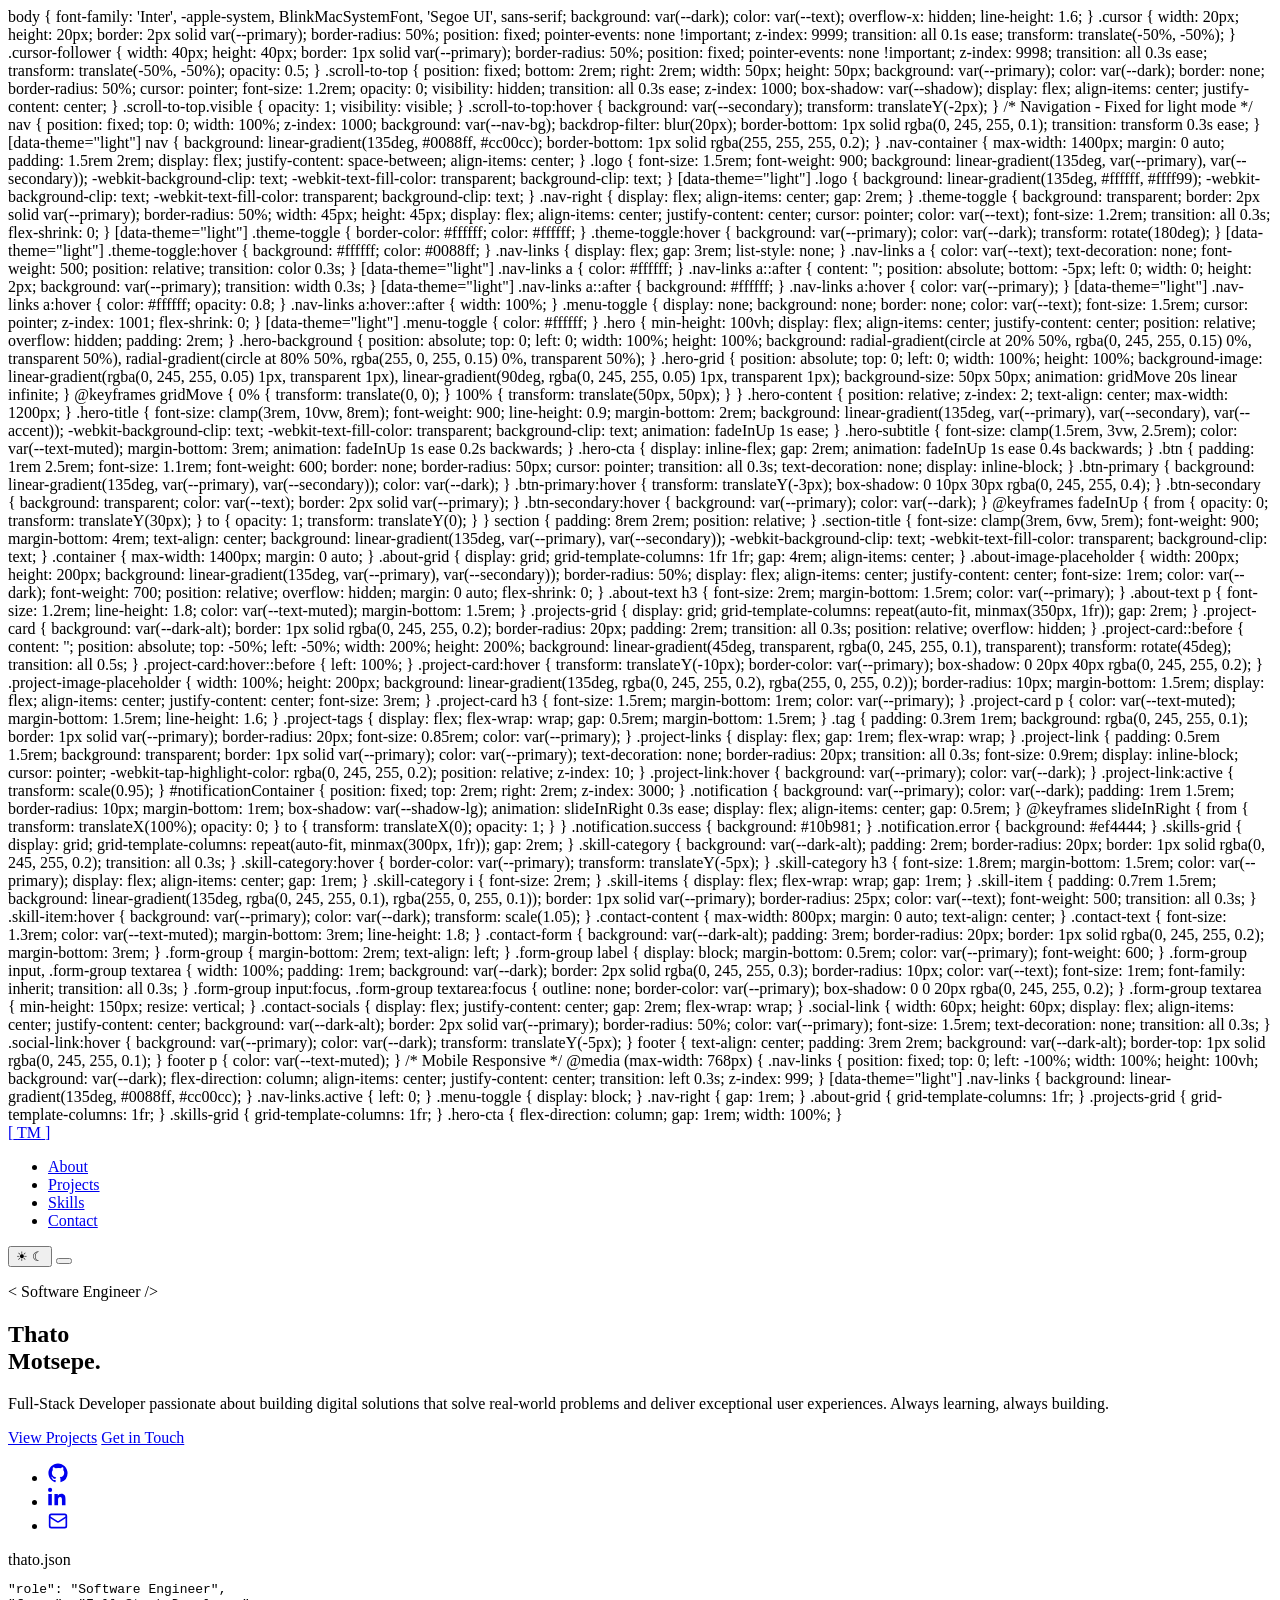
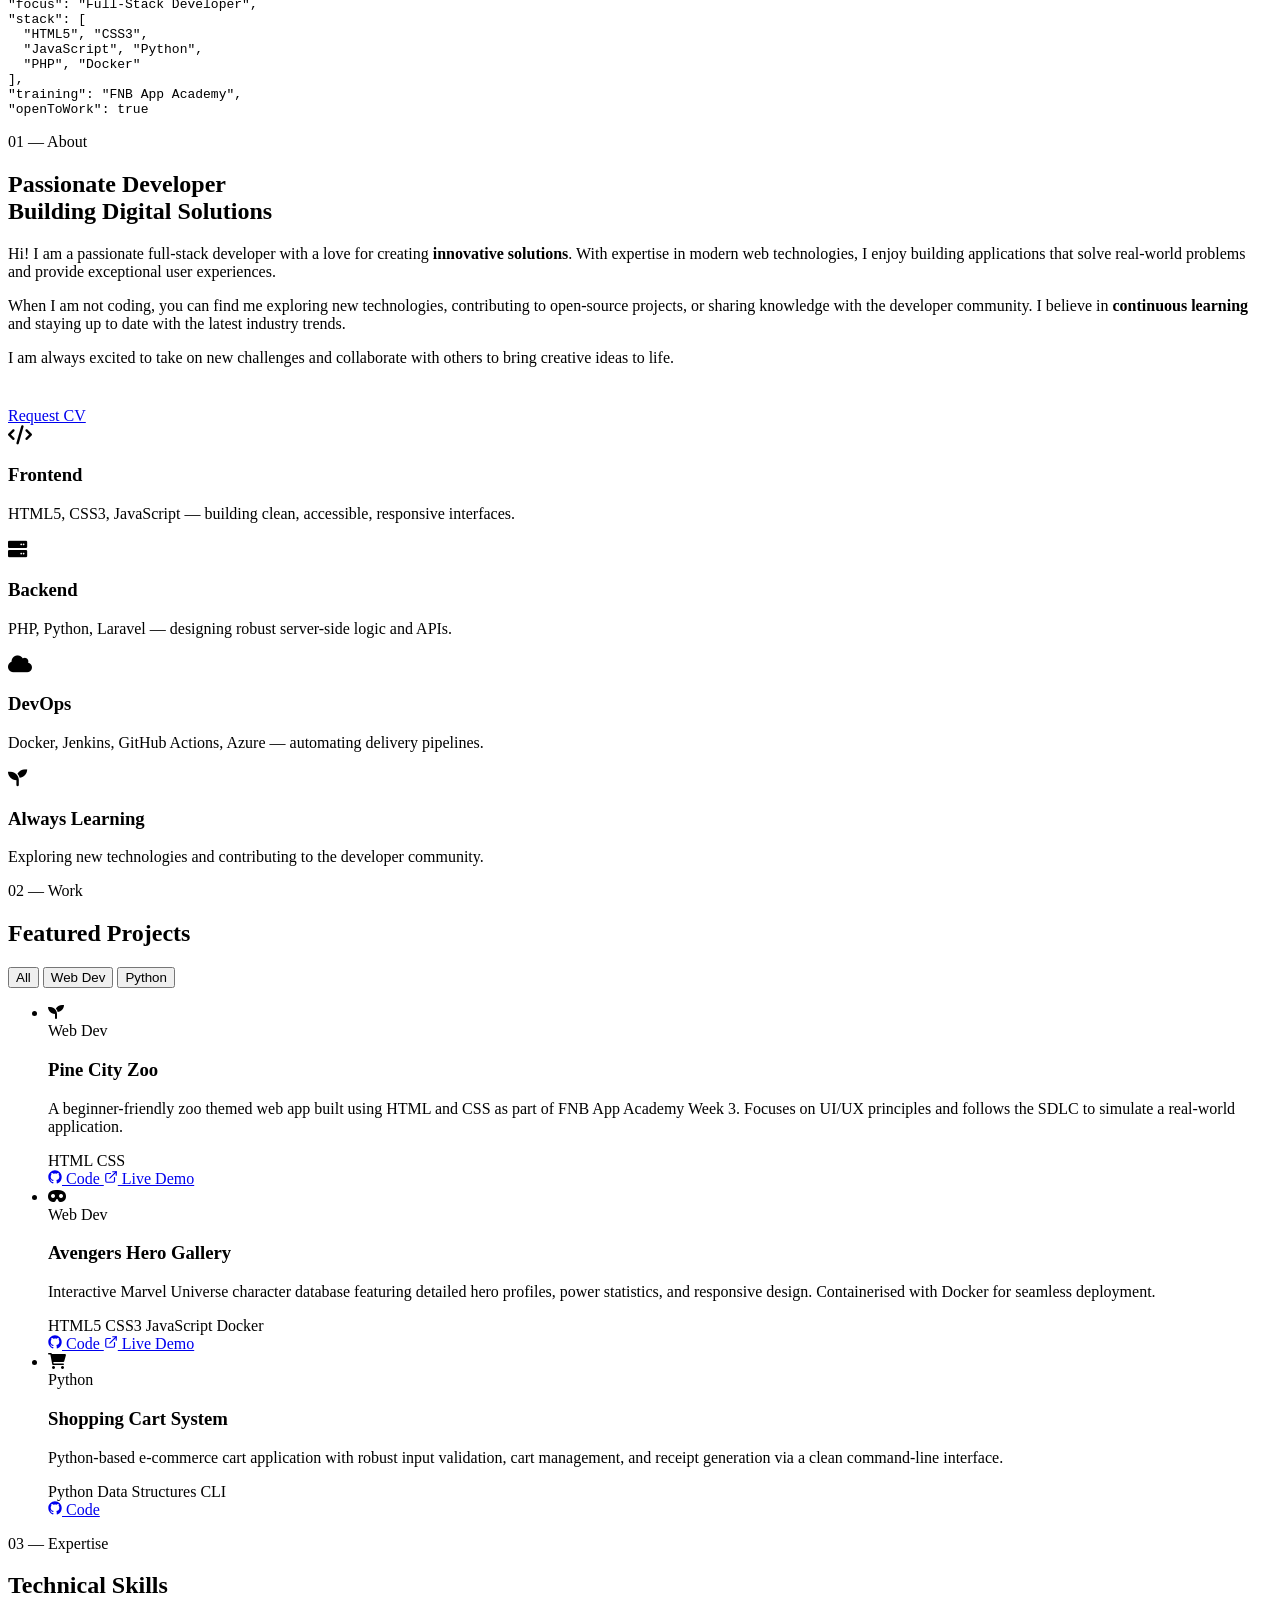
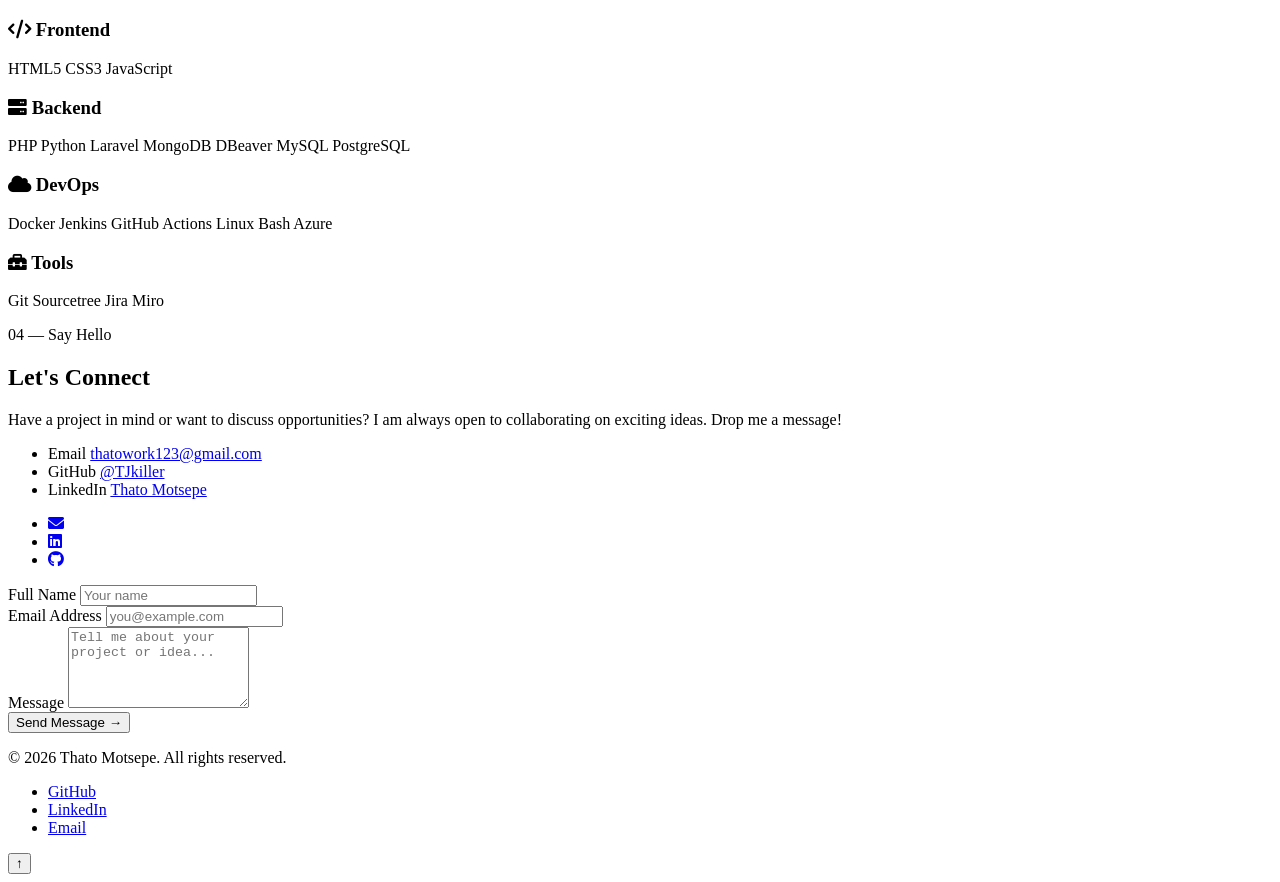
==== commit b0317ded: "Merge branch 'improv' into main" ====
--- a/index.html
+++ b/index.html
@@ -14,9 +14,728 @@
   <!-- Font Awesome (for icons used in projects section) -->
   <link href="https://cdnjs.cloudflare.com/ajax/libs/font-awesome/6.0.0/css/all.min.css" rel="stylesheet" />
 
-  <!-- Stylesheet -->
-  <link rel="stylesheet" href="main.css" />
-</head>
+        body {
+            font-family: 'Inter', -apple-system, BlinkMacSystemFont, 'Segoe UI', sans-serif;
+            background: var(--dark);
+            color: var(--text);
+            overflow-x: hidden;
+            line-height: 1.6;
+        }
+
+        .cursor {
+            width: 20px;
+            height: 20px;
+            border: 2px solid var(--primary);
+            border-radius: 50%;
+            position: fixed;
+            pointer-events: none !important; 
+            z-index: 9999;
+            transition: all 0.1s ease;
+            transform: translate(-50%, -50%);
+        }
+
+        .cursor-follower {
+            width: 40px;
+            height: 40px;
+            border: 1px solid var(--primary);
+            border-radius: 50%;
+            position: fixed;
+            pointer-events: none !important; 
+            z-index: 9998;
+            transition: all 0.3s ease;
+            transform: translate(-50%, -50%);
+            opacity: 0.5;
+        }
+
+
+        .scroll-to-top {
+            position: fixed;
+            bottom: 2rem;
+            right: 2rem;
+            width: 50px;
+            height: 50px;
+            background: var(--primary);
+            color: var(--dark);
+            border: none;
+            border-radius: 50%;
+            cursor: pointer;
+            font-size: 1.2rem;
+            opacity: 0;
+            visibility: hidden;
+            transition: all 0.3s ease;
+            z-index: 1000;
+            box-shadow: var(--shadow);
+            display: flex;
+            align-items: center;
+            justify-content: center;
+        }
+
+        .scroll-to-top.visible {
+            opacity: 1;
+            visibility: visible;
+        }
+
+        .scroll-to-top:hover {
+            background: var(--secondary);
+            transform: translateY(-2px);
+        }
+
+        /* Navigation - Fixed for light mode */
+        nav {
+            position: fixed;
+            top: 0;
+            width: 100%;
+            z-index: 1000;
+            background: var(--nav-bg);
+            backdrop-filter: blur(20px);
+            border-bottom: 1px solid rgba(0, 245, 255, 0.1);
+            transition: transform 0.3s ease;
+        }
+
+        [data-theme="light"] nav {
+            background: linear-gradient(135deg, #0088ff, #cc00cc);
+            border-bottom: 1px solid rgba(255, 255, 255, 0.2);
+        }
+
+        .nav-container {
+            max-width: 1400px;
+            margin: 0 auto;
+            padding: 1.5rem 2rem;
+            display: flex;
+            justify-content: space-between;
+            align-items: center;
+        }
+
+        .logo {
+            font-size: 1.5rem;
+            font-weight: 900;
+            background: linear-gradient(135deg, var(--primary), var(--secondary));
+            -webkit-background-clip: text;
+            -webkit-text-fill-color: transparent;
+            background-clip: text;
+        }
+
+        [data-theme="light"] .logo {
+            background: linear-gradient(135deg, #ffffff, #ffff99);
+            -webkit-background-clip: text;
+            -webkit-text-fill-color: transparent;
+            background-clip: text;
+        }
+
+        .nav-right {
+            display: flex;
+            align-items: center;
+            gap: 2rem;
+        }
+
+        .theme-toggle {
+            background: transparent;
+            border: 2px solid var(--primary);
+            border-radius: 50%;
+            width: 45px;
+            height: 45px;
+            display: flex;
+            align-items: center;
+            justify-content: center;
+            cursor: pointer;
+            color: var(--text);
+            font-size: 1.2rem;
+            transition: all 0.3s;
+            flex-shrink: 0;
+        }
+
+        [data-theme="light"] .theme-toggle {
+            border-color: #ffffff;
+            color: #ffffff;
+        }
+
+        .theme-toggle:hover {
+            background: var(--primary);
+            color: var(--dark);
+            transform: rotate(180deg);
+        }
+
+        [data-theme="light"] .theme-toggle:hover {
+            background: #ffffff;
+            color: #0088ff;
+        }
+
+        .nav-links {
+            display: flex;
+            gap: 3rem;
+            list-style: none;
+        }
+
+        .nav-links a {
+            color: var(--text);
+            text-decoration: none;
+            font-weight: 500;
+            position: relative;
+            transition: color 0.3s;
+        }
+
+        [data-theme="light"] .nav-links a {
+            color: #ffffff;
+        }
+
+        .nav-links a::after {
+            content: '';
+            position: absolute;
+            bottom: -5px;
+            left: 0;
+            width: 0;
+            height: 2px;
+            background: var(--primary);
+            transition: width 0.3s;
+        }
+
+        [data-theme="light"] .nav-links a::after {
+            background: #ffffff;
+        }
+
+        .nav-links a:hover {
+            color: var(--primary);
+        }
+
+        [data-theme="light"] .nav-links a:hover {
+            color: #ffffff;
+            opacity: 0.8;
+        }
+
+        .nav-links a:hover::after {
+            width: 100%;
+        }
+
+        .menu-toggle {
+            display: none;
+            background: none;
+            border: none;
+            color: var(--text);
+            font-size: 1.5rem;
+            cursor: pointer;
+            z-index: 1001;
+            flex-shrink: 0;
+        }
+
+        [data-theme="light"] .menu-toggle {
+            color: #ffffff;
+        }
+
+        .hero {
+            min-height: 100vh;
+            display: flex;
+            align-items: center;
+            justify-content: center;
+            position: relative;
+            overflow: hidden;
+            padding: 2rem;
+        }
+
+        .hero-background {
+            position: absolute;
+            top: 0;
+            left: 0;
+            width: 100%;
+            height: 100%;
+            background: 
+                radial-gradient(circle at 20% 50%, rgba(0, 245, 255, 0.15) 0%, transparent 50%),
+                radial-gradient(circle at 80% 50%, rgba(255, 0, 255, 0.15) 0%, transparent 50%);
+        }
+
+        .hero-grid {
+            position: absolute;
+            top: 0;
+            left: 0;
+            width: 100%;
+            height: 100%;
+            background-image: 
+                linear-gradient(rgba(0, 245, 255, 0.05) 1px, transparent 1px),
+                linear-gradient(90deg, rgba(0, 245, 255, 0.05) 1px, transparent 1px);
+            background-size: 50px 50px;
+            animation: gridMove 20s linear infinite;
+        }
+
+        @keyframes gridMove {
+            0% { transform: translate(0, 0); }
+            100% { transform: translate(50px, 50px); }
+        }
+
+        .hero-content {
+            position: relative;
+            z-index: 2;
+            text-align: center;
+            max-width: 1200px;
+        }
+
+        .hero-title {
+            font-size: clamp(3rem, 10vw, 8rem);
+            font-weight: 900;
+            line-height: 0.9;
+            margin-bottom: 2rem;
+            background: linear-gradient(135deg, var(--primary), var(--secondary), var(--accent));
+            -webkit-background-clip: text;
+            -webkit-text-fill-color: transparent;
+            background-clip: text;
+            animation: fadeInUp 1s ease;
+        }
+
+        .hero-subtitle {
+            font-size: clamp(1.5rem, 3vw, 2.5rem);
+            color: var(--text-muted);
+            margin-bottom: 3rem;
+            animation: fadeInUp 1s ease 0.2s backwards;
+        }
+
+        .hero-cta {
+            display: inline-flex;
+            gap: 2rem;
+            animation: fadeInUp 1s ease 0.4s backwards;
+        }
+
+        .btn {
+            padding: 1rem 2.5rem;
+            font-size: 1.1rem;
+            font-weight: 600;
+            border: none;
+            border-radius: 50px;
+            cursor: pointer;
+            transition: all 0.3s;
+            text-decoration: none;
+            display: inline-block;
+        }
+
+        .btn-primary {
+            background: linear-gradient(135deg, var(--primary), var(--secondary));
+            color: var(--dark);
+        }
+
+        .btn-primary:hover {
+            transform: translateY(-3px);
+            box-shadow: 0 10px 30px rgba(0, 245, 255, 0.4);
+        }
+
+        .btn-secondary {
+            background: transparent;
+            color: var(--text);
+            border: 2px solid var(--primary);
+        }
+
+        .btn-secondary:hover {
+            background: var(--primary);
+            color: var(--dark);
+        }
+
+        @keyframes fadeInUp {
+            from {
+                opacity: 0;
+                transform: translateY(30px);
+            }
+            to {
+                opacity: 1;
+                transform: translateY(0);
+            }
+        }
+
+        section {
+            padding: 8rem 2rem;
+            position: relative;
+        }
+
+        .section-title {
+            font-size: clamp(3rem, 6vw, 5rem);
+            font-weight: 900;
+            margin-bottom: 4rem;
+            text-align: center;
+            background: linear-gradient(135deg, var(--primary), var(--secondary));
+            -webkit-background-clip: text;
+            -webkit-text-fill-color: transparent;
+            background-clip: text;
+        }
+
+        .container {
+            max-width: 1400px;
+            margin: 0 auto;
+        }
+
+        .about-grid {
+            display: grid;
+            grid-template-columns: 1fr 1fr;
+            gap: 4rem;
+            align-items: center;
+        }
+
+        .about-image-placeholder {
+            width: 200px;
+            height: 200px;
+            background: linear-gradient(135deg, var(--primary), var(--secondary));
+            border-radius: 50%;
+            display: flex;
+            align-items: center;
+            justify-content: center;
+            font-size: 1rem;
+            color: var(--dark);
+            font-weight: 700;
+            position: relative;
+            overflow: hidden;
+            margin: 0 auto;
+            flex-shrink: 0;
+        }
+
+        .about-text h3 {
+            font-size: 2rem;
+            margin-bottom: 1.5rem;
+            color: var(--primary);
+        }
+
+        .about-text p {
+            font-size: 1.2rem;
+            line-height: 1.8;
+            color: var(--text-muted);
+            margin-bottom: 1.5rem;
+        }
+
+        .projects-grid {
+            display: grid;
+            grid-template-columns: repeat(auto-fit, minmax(350px, 1fr));
+            gap: 2rem;
+        }
+
+        .project-card {
+            background: var(--dark-alt);
+            border: 1px solid rgba(0, 245, 255, 0.2);
+            border-radius: 20px;
+            padding: 2rem;
+            transition: all 0.3s;
+            position: relative;
+            overflow: hidden;
+        }
+
+        .project-card::before {
+            content: '';
+            position: absolute;
+            top: -50%;
+            left: -50%;
+            width: 200%;
+            height: 200%;
+            background: linear-gradient(45deg, transparent, rgba(0, 245, 255, 0.1), transparent);
+            transform: rotate(45deg);
+            transition: all 0.5s;
+        }
+
+        .project-card:hover::before {
+            left: 100%;
+        }
+
+        .project-card:hover {
+            transform: translateY(-10px);
+            border-color: var(--primary);
+            box-shadow: 0 20px 40px rgba(0, 245, 255, 0.2);
+        }
+
+        .project-image-placeholder {
+            width: 100%;
+            height: 200px;
+            background: linear-gradient(135deg, rgba(0, 245, 255, 0.2), rgba(255, 0, 255, 0.2));
+            border-radius: 10px;
+            margin-bottom: 1.5rem;
+            display: flex;
+            align-items: center;
+            justify-content: center;
+            font-size: 3rem;
+        }
+
+        .project-card h3 {
+            font-size: 1.5rem;
+            margin-bottom: 1rem;
+            color: var(--primary);
+        }
+
+        .project-card p {
+            color: var(--text-muted);
+            margin-bottom: 1.5rem;
+            line-height: 1.6;
+        }
+
+        .project-tags {
+            display: flex;
+            flex-wrap: wrap;
+            gap: 0.5rem;
+            margin-bottom: 1.5rem;
+        }
+
+        .tag {
+            padding: 0.3rem 1rem;
+            background: rgba(0, 245, 255, 0.1);
+            border: 1px solid var(--primary);
+            border-radius: 20px;
+            font-size: 0.85rem;
+            color: var(--primary);
+        }
+
+        .project-links {
+            display: flex;
+            gap: 1rem;
+            flex-wrap: wrap;
+        }
+
+        .project-link {
+            padding: 0.5rem 1.5rem;
+            background: transparent;
+            border: 1px solid var(--primary);
+            color: var(--primary);
+            text-decoration: none;
+            border-radius: 20px;
+            transition: all 0.3s;
+            font-size: 0.9rem;
+            display: inline-block;
+            cursor: pointer;
+            -webkit-tap-highlight-color: rgba(0, 245, 255, 0.2);
+            position: relative;
+            z-index: 10;
+        }
+
+        .project-link:hover {
+            background: var(--primary);
+            color: var(--dark);
+        }
+
+        .project-link:active {
+            transform: scale(0.95);
+        }
+
+        #notificationContainer {
+            position: fixed;
+            top: 2rem;
+            right: 2rem;
+            z-index: 3000;
+        }
+
+        .notification {
+            background: var(--primary);
+            color: var(--dark);
+            padding: 1rem 1.5rem;
+            border-radius: 10px;
+            margin-bottom: 1rem;
+            box-shadow: var(--shadow-lg);
+            animation: slideInRight 0.3s ease;
+            display: flex;
+            align-items: center;
+            gap: 0.5rem;
+        }
+
+        @keyframes slideInRight {
+            from { transform: translateX(100%); opacity: 0; }
+            to { transform: translateX(0); opacity: 1; }
+        }
+
+        .notification.success {
+            background: #10b981;
+        }
+
+        .notification.error {
+            background: #ef4444;
+        }
+
+        .skills-grid {
+            display: grid;
+            grid-template-columns: repeat(auto-fit, minmax(300px, 1fr));
+            gap: 2rem;
+        }
+
+        .skill-category {
+            background: var(--dark-alt);
+            padding: 2rem;
+            border-radius: 20px;
+            border: 1px solid rgba(0, 245, 255, 0.2);
+            transition: all 0.3s;
+        }
+
+        .skill-category:hover {
+            border-color: var(--primary);
+            transform: translateY(-5px);
+        }
+
+        .skill-category h3 {
+            font-size: 1.8rem;
+            margin-bottom: 1.5rem;
+            color: var(--primary);
+            display: flex;
+            align-items: center;
+            gap: 1rem;
+        }
+
+        .skill-category i {
+            font-size: 2rem;
+        }
+
+        .skill-items {
+            display: flex;
+            flex-wrap: wrap;
+            gap: 1rem;
+        }
+
+        .skill-item {
+            padding: 0.7rem 1.5rem;
+            background: linear-gradient(135deg, rgba(0, 245, 255, 0.1), rgba(255, 0, 255, 0.1));
+            border: 1px solid var(--primary);
+            border-radius: 25px;
+            color: var(--text);
+            font-weight: 500;
+            transition: all 0.3s;
+        }
+
+        .skill-item:hover {
+            background: var(--primary);
+            color: var(--dark);
+            transform: scale(1.05);
+        }
+
+        .contact-content {
+            max-width: 800px;
+            margin: 0 auto;
+            text-align: center;
+        }
+
+        .contact-text {
+            font-size: 1.3rem;
+            color: var(--text-muted);
+            margin-bottom: 3rem;
+            line-height: 1.8;
+        }
+
+        .contact-form {
+            background: var(--dark-alt);
+            padding: 3rem;
+            border-radius: 20px;
+            border: 1px solid rgba(0, 245, 255, 0.2);
+            margin-bottom: 3rem;
+        }
+
+        .form-group {
+            margin-bottom: 2rem;
+            text-align: left;
+        }
+
+        .form-group label {
+            display: block;
+            margin-bottom: 0.5rem;
+            color: var(--primary);
+            font-weight: 600;
+        }
+
+        .form-group input,
+        .form-group textarea {
+            width: 100%;
+            padding: 1rem;
+            background: var(--dark);
+            border: 2px solid rgba(0, 245, 255, 0.3);
+            border-radius: 10px;
+            color: var(--text);
+            font-size: 1rem;
+            font-family: inherit;
+            transition: all 0.3s;
+        }
+
+        .form-group input:focus,
+        .form-group textarea:focus {
+            outline: none;
+            border-color: var(--primary);
+            box-shadow: 0 0 20px rgba(0, 245, 255, 0.2);
+        }
+
+        .form-group textarea {
+            min-height: 150px;
+            resize: vertical;
+        }
+
+        .contact-socials {
+            display: flex;
+            justify-content: center;
+            gap: 2rem;
+            flex-wrap: wrap;
+        }
+
+        .social-link {
+            width: 60px;
+            height: 60px;
+            display: flex;
+            align-items: center;
+            justify-content: center;
+            background: var(--dark-alt);
+            border: 2px solid var(--primary);
+            border-radius: 50%;
+            color: var(--primary);
+            font-size: 1.5rem;
+            text-decoration: none;
+            transition: all 0.3s;
+        }
+
+        .social-link:hover {
+            background: var(--primary);
+            color: var(--dark);
+            transform: translateY(-5px);
+        }
+
+        footer {
+            text-align: center;
+            padding: 3rem 2rem;
+            background: var(--dark-alt);
+            border-top: 1px solid rgba(0, 245, 255, 0.1);
+        }
+
+        footer p {
+            color: var(--text-muted);
+        }
+
+        /* Mobile Responsive */
+        @media (max-width: 768px) {
+            .nav-links {
+                position: fixed;
+                top: 0;
+                left: -100%;
+                width: 100%;
+                height: 100vh;
+                background: var(--dark);
+                flex-direction: column;
+                align-items: center;
+                justify-content: center;
+                transition: left 0.3s;
+                z-index: 999;
+            }
+
+            [data-theme="light"] .nav-links {
+                background: linear-gradient(135deg, #0088ff, #cc00cc);
+            }
+
+            .nav-links.active {
+                left: 0;
+            }
+
+            .menu-toggle {
+                display: block;
+            }
+
+            .nav-right {
+                gap: 1rem;
+            }
+
+            .about-grid {
+                grid-template-columns: 1fr;
+            }
+
+            .projects-grid {
+                grid-template-columns: 1fr;
+            }
+
+            .skills-grid {
+                grid-template-columns: 1fr;
+            }
+
+            .hero-cta {
+                flex-direction: column;
+                gap: 1rem;
+                width: 100%;
+            }
 
 <body>
 
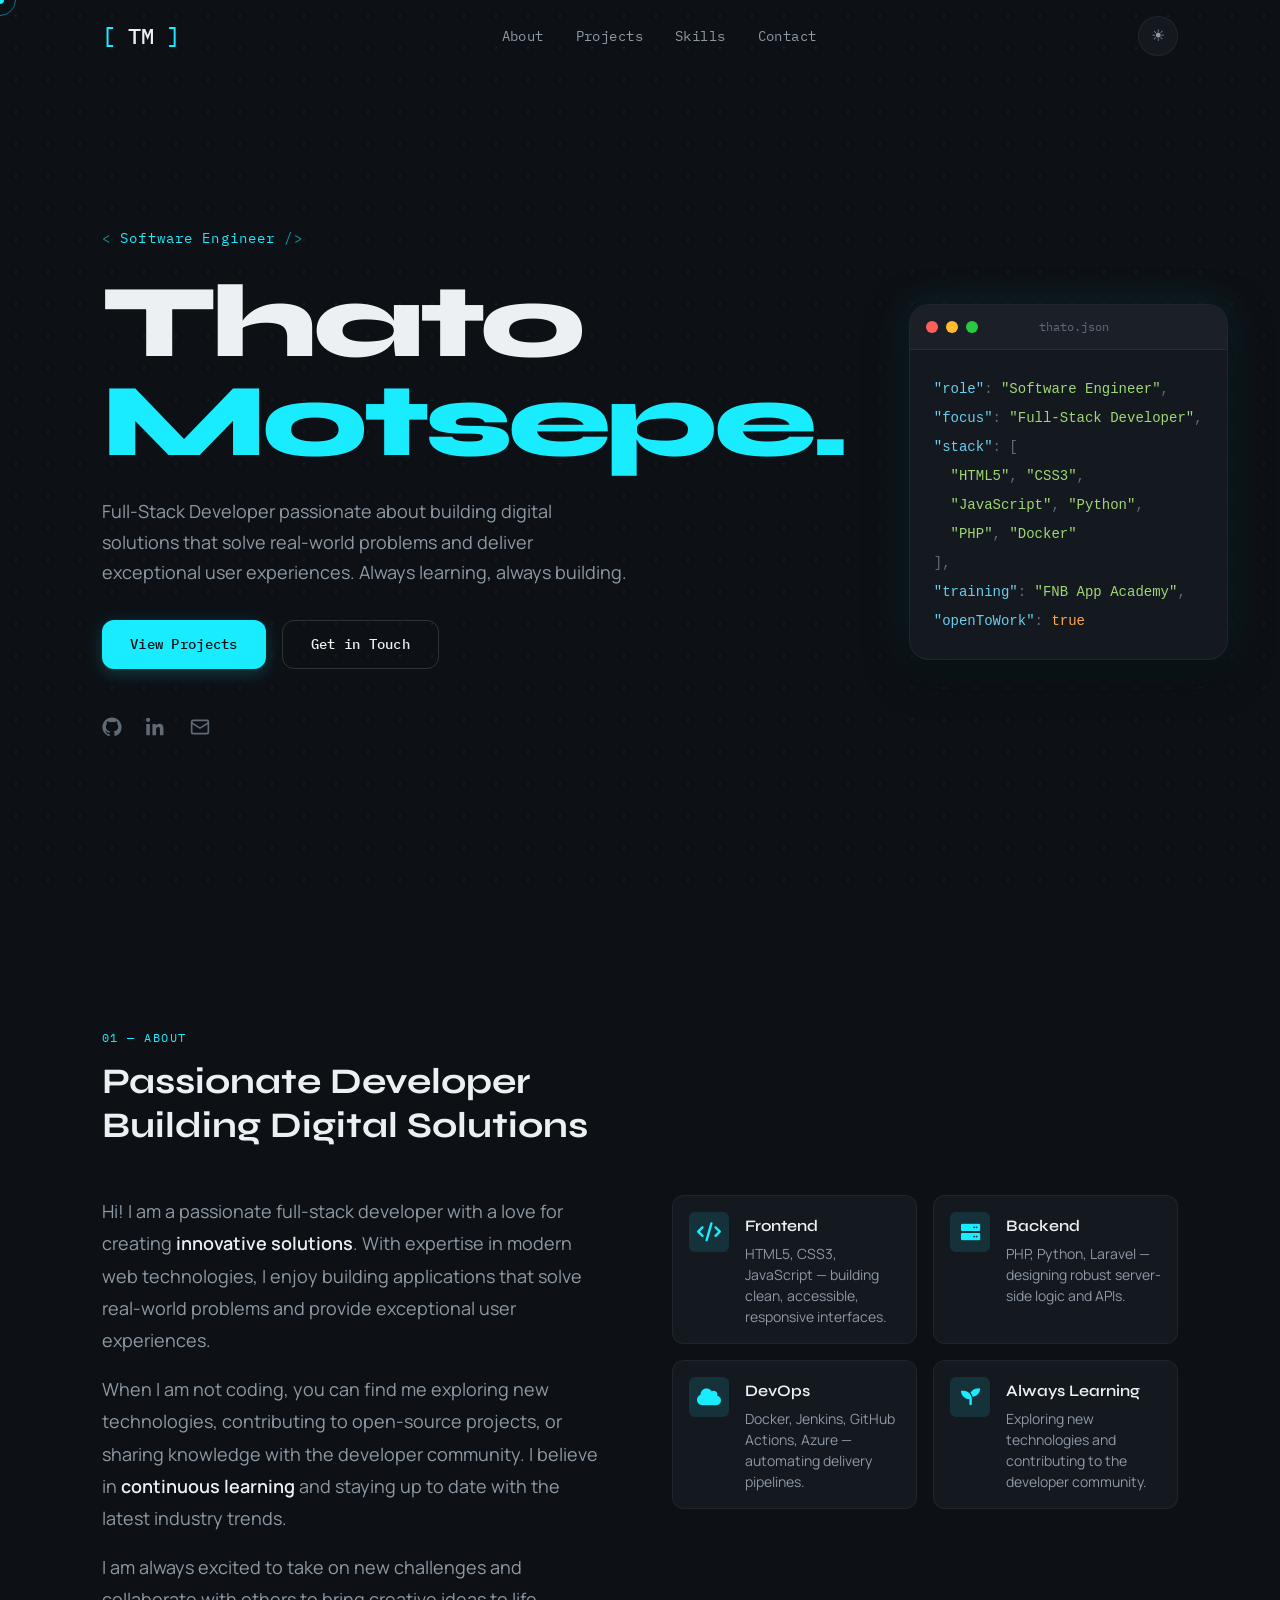
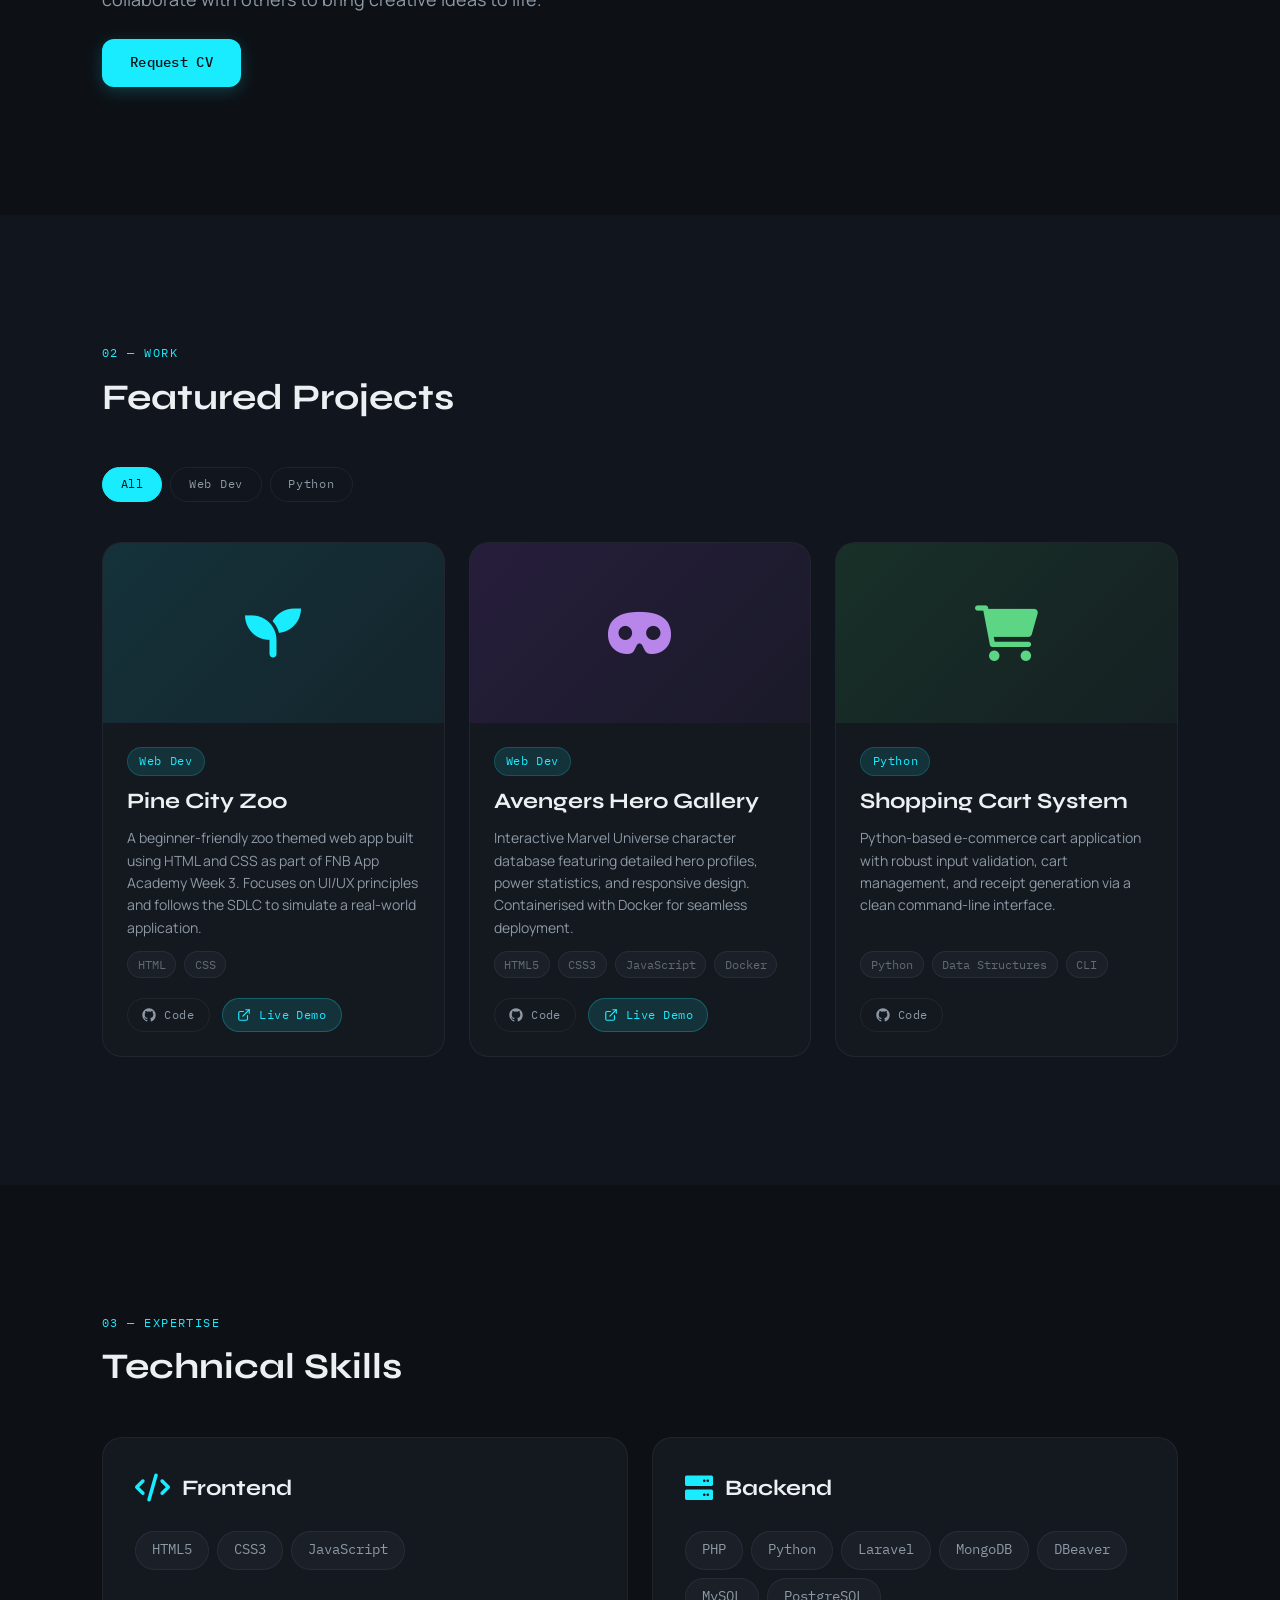
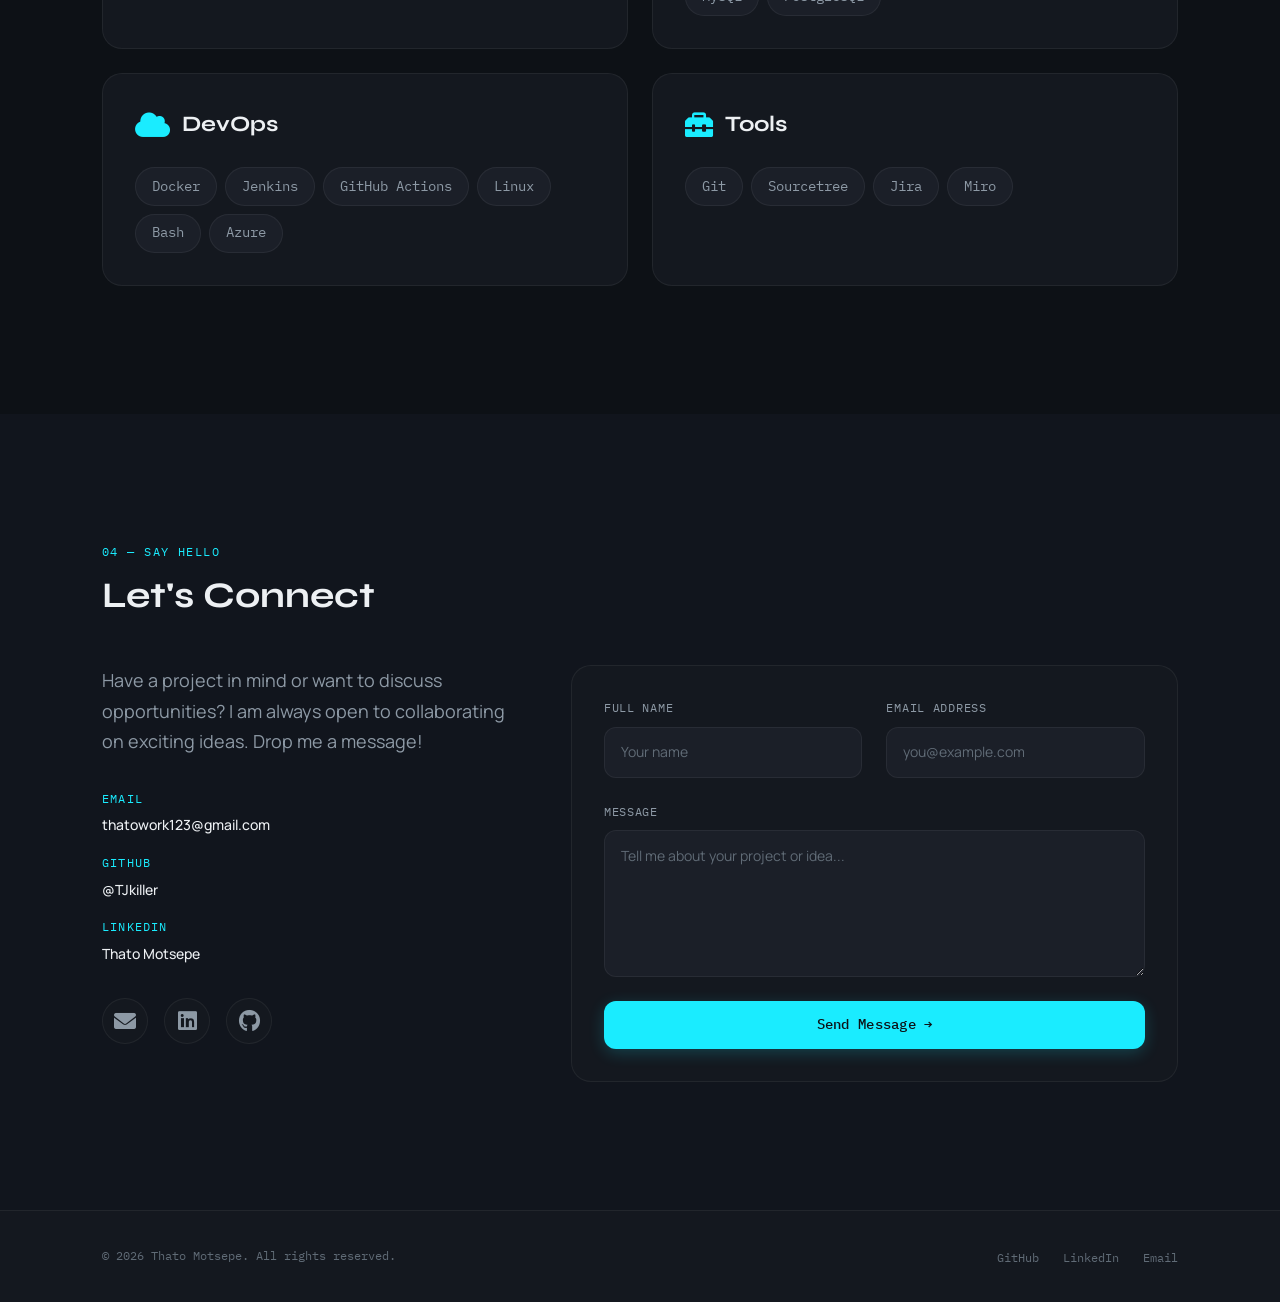
==== commit 05ffa986: "Fixed js typo on index" ====
--- a/index.html
+++ b/index.html
@@ -14,728 +14,9 @@
   <!-- Font Awesome (for icons used in projects section) -->
   <link href="https://cdnjs.cloudflare.com/ajax/libs/font-awesome/6.0.0/css/all.min.css" rel="stylesheet" />
 
-        body {
-            font-family: 'Inter', -apple-system, BlinkMacSystemFont, 'Segoe UI', sans-serif;
-            background: var(--dark);
-            color: var(--text);
-            overflow-x: hidden;
-            line-height: 1.6;
-        }
-
-        .cursor {
-            width: 20px;
-            height: 20px;
-            border: 2px solid var(--primary);
-            border-radius: 50%;
-            position: fixed;
-            pointer-events: none !important; 
-            z-index: 9999;
-            transition: all 0.1s ease;
-            transform: translate(-50%, -50%);
-        }
-
-        .cursor-follower {
-            width: 40px;
-            height: 40px;
-            border: 1px solid var(--primary);
-            border-radius: 50%;
-            position: fixed;
-            pointer-events: none !important; 
-            z-index: 9998;
-            transition: all 0.3s ease;
-            transform: translate(-50%, -50%);
-            opacity: 0.5;
-        }
-
-
-        .scroll-to-top {
-            position: fixed;
-            bottom: 2rem;
-            right: 2rem;
-            width: 50px;
-            height: 50px;
-            background: var(--primary);
-            color: var(--dark);
-            border: none;
-            border-radius: 50%;
-            cursor: pointer;
-            font-size: 1.2rem;
-            opacity: 0;
-            visibility: hidden;
-            transition: all 0.3s ease;
-            z-index: 1000;
-            box-shadow: var(--shadow);
-            display: flex;
-            align-items: center;
-            justify-content: center;
-        }
-
-        .scroll-to-top.visible {
-            opacity: 1;
-            visibility: visible;
-        }
-
-        .scroll-to-top:hover {
-            background: var(--secondary);
-            transform: translateY(-2px);
-        }
-
-        /* Navigation - Fixed for light mode */
-        nav {
-            position: fixed;
-            top: 0;
-            width: 100%;
-            z-index: 1000;
-            background: var(--nav-bg);
-            backdrop-filter: blur(20px);
-            border-bottom: 1px solid rgba(0, 245, 255, 0.1);
-            transition: transform 0.3s ease;
-        }
-
-        [data-theme="light"] nav {
-            background: linear-gradient(135deg, #0088ff, #cc00cc);
-            border-bottom: 1px solid rgba(255, 255, 255, 0.2);
-        }
-
-        .nav-container {
-            max-width: 1400px;
-            margin: 0 auto;
-            padding: 1.5rem 2rem;
-            display: flex;
-            justify-content: space-between;
-            align-items: center;
-        }
-
-        .logo {
-            font-size: 1.5rem;
-            font-weight: 900;
-            background: linear-gradient(135deg, var(--primary), var(--secondary));
-            -webkit-background-clip: text;
-            -webkit-text-fill-color: transparent;
-            background-clip: text;
-        }
-
-        [data-theme="light"] .logo {
-            background: linear-gradient(135deg, #ffffff, #ffff99);
-            -webkit-background-clip: text;
-            -webkit-text-fill-color: transparent;
-            background-clip: text;
-        }
-
-        .nav-right {
-            display: flex;
-            align-items: center;
-            gap: 2rem;
-        }
-
-        .theme-toggle {
-            background: transparent;
-            border: 2px solid var(--primary);
-            border-radius: 50%;
-            width: 45px;
-            height: 45px;
-            display: flex;
-            align-items: center;
-            justify-content: center;
-            cursor: pointer;
-            color: var(--text);
-            font-size: 1.2rem;
-            transition: all 0.3s;
-            flex-shrink: 0;
-        }
-
-        [data-theme="light"] .theme-toggle {
-            border-color: #ffffff;
-            color: #ffffff;
-        }
-
-        .theme-toggle:hover {
-            background: var(--primary);
-            color: var(--dark);
-            transform: rotate(180deg);
-        }
-
-        [data-theme="light"] .theme-toggle:hover {
-            background: #ffffff;
-            color: #0088ff;
-        }
-
-        .nav-links {
-            display: flex;
-            gap: 3rem;
-            list-style: none;
-        }
-
-        .nav-links a {
-            color: var(--text);
-            text-decoration: none;
-            font-weight: 500;
-            position: relative;
-            transition: color 0.3s;
-        }
-
-        [data-theme="light"] .nav-links a {
-            color: #ffffff;
-        }
-
-        .nav-links a::after {
-            content: '';
-            position: absolute;
-            bottom: -5px;
-            left: 0;
-            width: 0;
-            height: 2px;
-            background: var(--primary);
-            transition: width 0.3s;
-        }
-
-        [data-theme="light"] .nav-links a::after {
-            background: #ffffff;
-        }
-
-        .nav-links a:hover {
-            color: var(--primary);
-        }
-
-        [data-theme="light"] .nav-links a:hover {
-            color: #ffffff;
-            opacity: 0.8;
-        }
-
-        .nav-links a:hover::after {
-            width: 100%;
-        }
-
-        .menu-toggle {
-            display: none;
-            background: none;
-            border: none;
-            color: var(--text);
-            font-size: 1.5rem;
-            cursor: pointer;
-            z-index: 1001;
-            flex-shrink: 0;
-        }
-
-        [data-theme="light"] .menu-toggle {
-            color: #ffffff;
-        }
-
-        .hero {
-            min-height: 100vh;
-            display: flex;
-            align-items: center;
-            justify-content: center;
-            position: relative;
-            overflow: hidden;
-            padding: 2rem;
-        }
-
-        .hero-background {
-            position: absolute;
-            top: 0;
-            left: 0;
-            width: 100%;
-            height: 100%;
-            background: 
-                radial-gradient(circle at 20% 50%, rgba(0, 245, 255, 0.15) 0%, transparent 50%),
-                radial-gradient(circle at 80% 50%, rgba(255, 0, 255, 0.15) 0%, transparent 50%);
-        }
-
-        .hero-grid {
-            position: absolute;
-            top: 0;
-            left: 0;
-            width: 100%;
-            height: 100%;
-            background-image: 
-                linear-gradient(rgba(0, 245, 255, 0.05) 1px, transparent 1px),
-                linear-gradient(90deg, rgba(0, 245, 255, 0.05) 1px, transparent 1px);
-            background-size: 50px 50px;
-            animation: gridMove 20s linear infinite;
-        }
-
-        @keyframes gridMove {
-            0% { transform: translate(0, 0); }
-            100% { transform: translate(50px, 50px); }
-        }
-
-        .hero-content {
-            position: relative;
-            z-index: 2;
-            text-align: center;
-            max-width: 1200px;
-        }
-
-        .hero-title {
-            font-size: clamp(3rem, 10vw, 8rem);
-            font-weight: 900;
-            line-height: 0.9;
-            margin-bottom: 2rem;
-            background: linear-gradient(135deg, var(--primary), var(--secondary), var(--accent));
-            -webkit-background-clip: text;
-            -webkit-text-fill-color: transparent;
-            background-clip: text;
-            animation: fadeInUp 1s ease;
-        }
-
-        .hero-subtitle {
-            font-size: clamp(1.5rem, 3vw, 2.5rem);
-            color: var(--text-muted);
-            margin-bottom: 3rem;
-            animation: fadeInUp 1s ease 0.2s backwards;
-        }
-
-        .hero-cta {
-            display: inline-flex;
-            gap: 2rem;
-            animation: fadeInUp 1s ease 0.4s backwards;
-        }
-
-        .btn {
-            padding: 1rem 2.5rem;
-            font-size: 1.1rem;
-            font-weight: 600;
-            border: none;
-            border-radius: 50px;
-            cursor: pointer;
-            transition: all 0.3s;
-            text-decoration: none;
-            display: inline-block;
-        }
-
-        .btn-primary {
-            background: linear-gradient(135deg, var(--primary), var(--secondary));
-            color: var(--dark);
-        }
-
-        .btn-primary:hover {
-            transform: translateY(-3px);
-            box-shadow: 0 10px 30px rgba(0, 245, 255, 0.4);
-        }
-
-        .btn-secondary {
-            background: transparent;
-            color: var(--text);
-            border: 2px solid var(--primary);
-        }
-
-        .btn-secondary:hover {
-            background: var(--primary);
-            color: var(--dark);
-        }
-
-        @keyframes fadeInUp {
-            from {
-                opacity: 0;
-                transform: translateY(30px);
-            }
-            to {
-                opacity: 1;
-                transform: translateY(0);
-            }
-        }
-
-        section {
-            padding: 8rem 2rem;
-            position: relative;
-        }
-
-        .section-title {
-            font-size: clamp(3rem, 6vw, 5rem);
-            font-weight: 900;
-            margin-bottom: 4rem;
-            text-align: center;
-            background: linear-gradient(135deg, var(--primary), var(--secondary));
-            -webkit-background-clip: text;
-            -webkit-text-fill-color: transparent;
-            background-clip: text;
-        }
-
-        .container {
-            max-width: 1400px;
-            margin: 0 auto;
-        }
-
-        .about-grid {
-            display: grid;
-            grid-template-columns: 1fr 1fr;
-            gap: 4rem;
-            align-items: center;
-        }
-
-        .about-image-placeholder {
-            width: 200px;
-            height: 200px;
-            background: linear-gradient(135deg, var(--primary), var(--secondary));
-            border-radius: 50%;
-            display: flex;
-            align-items: center;
-            justify-content: center;
-            font-size: 1rem;
-            color: var(--dark);
-            font-weight: 700;
-            position: relative;
-            overflow: hidden;
-            margin: 0 auto;
-            flex-shrink: 0;
-        }
-
-        .about-text h3 {
-            font-size: 2rem;
-            margin-bottom: 1.5rem;
-            color: var(--primary);
-        }
-
-        .about-text p {
-            font-size: 1.2rem;
-            line-height: 1.8;
-            color: var(--text-muted);
-            margin-bottom: 1.5rem;
-        }
-
-        .projects-grid {
-            display: grid;
-            grid-template-columns: repeat(auto-fit, minmax(350px, 1fr));
-            gap: 2rem;
-        }
-
-        .project-card {
-            background: var(--dark-alt);
-            border: 1px solid rgba(0, 245, 255, 0.2);
-            border-radius: 20px;
-            padding: 2rem;
-            transition: all 0.3s;
-            position: relative;
-            overflow: hidden;
-        }
-
-        .project-card::before {
-            content: '';
-            position: absolute;
-            top: -50%;
-            left: -50%;
-            width: 200%;
-            height: 200%;
-            background: linear-gradient(45deg, transparent, rgba(0, 245, 255, 0.1), transparent);
-            transform: rotate(45deg);
-            transition: all 0.5s;
-        }
-
-        .project-card:hover::before {
-            left: 100%;
-        }
-
-        .project-card:hover {
-            transform: translateY(-10px);
-            border-color: var(--primary);
-            box-shadow: 0 20px 40px rgba(0, 245, 255, 0.2);
-        }
-
-        .project-image-placeholder {
-            width: 100%;
-            height: 200px;
-            background: linear-gradient(135deg, rgba(0, 245, 255, 0.2), rgba(255, 0, 255, 0.2));
-            border-radius: 10px;
-            margin-bottom: 1.5rem;
-            display: flex;
-            align-items: center;
-            justify-content: center;
-            font-size: 3rem;
-        }
-
-        .project-card h3 {
-            font-size: 1.5rem;
-            margin-bottom: 1rem;
-            color: var(--primary);
-        }
-
-        .project-card p {
-            color: var(--text-muted);
-            margin-bottom: 1.5rem;
-            line-height: 1.6;
-        }
-
-        .project-tags {
-            display: flex;
-            flex-wrap: wrap;
-            gap: 0.5rem;
-            margin-bottom: 1.5rem;
-        }
-
-        .tag {
-            padding: 0.3rem 1rem;
-            background: rgba(0, 245, 255, 0.1);
-            border: 1px solid var(--primary);
-            border-radius: 20px;
-            font-size: 0.85rem;
-            color: var(--primary);
-        }
-
-        .project-links {
-            display: flex;
-            gap: 1rem;
-            flex-wrap: wrap;
-        }
-
-        .project-link {
-            padding: 0.5rem 1.5rem;
-            background: transparent;
-            border: 1px solid var(--primary);
-            color: var(--primary);
-            text-decoration: none;
-            border-radius: 20px;
-            transition: all 0.3s;
-            font-size: 0.9rem;
-            display: inline-block;
-            cursor: pointer;
-            -webkit-tap-highlight-color: rgba(0, 245, 255, 0.2);
-            position: relative;
-            z-index: 10;
-        }
-
-        .project-link:hover {
-            background: var(--primary);
-            color: var(--dark);
-        }
-
-        .project-link:active {
-            transform: scale(0.95);
-        }
-
-        #notificationContainer {
-            position: fixed;
-            top: 2rem;
-            right: 2rem;
-            z-index: 3000;
-        }
-
-        .notification {
-            background: var(--primary);
-            color: var(--dark);
-            padding: 1rem 1.5rem;
-            border-radius: 10px;
-            margin-bottom: 1rem;
-            box-shadow: var(--shadow-lg);
-            animation: slideInRight 0.3s ease;
-            display: flex;
-            align-items: center;
-            gap: 0.5rem;
-        }
-
-        @keyframes slideInRight {
-            from { transform: translateX(100%); opacity: 0; }
-            to { transform: translateX(0); opacity: 1; }
-        }
-
-        .notification.success {
-            background: #10b981;
-        }
-
-        .notification.error {
-            background: #ef4444;
-        }
-
-        .skills-grid {
-            display: grid;
-            grid-template-columns: repeat(auto-fit, minmax(300px, 1fr));
-            gap: 2rem;
-        }
-
-        .skill-category {
-            background: var(--dark-alt);
-            padding: 2rem;
-            border-radius: 20px;
-            border: 1px solid rgba(0, 245, 255, 0.2);
-            transition: all 0.3s;
-        }
-
-        .skill-category:hover {
-            border-color: var(--primary);
-            transform: translateY(-5px);
-        }
-
-        .skill-category h3 {
-            font-size: 1.8rem;
-            margin-bottom: 1.5rem;
-            color: var(--primary);
-            display: flex;
-            align-items: center;
-            gap: 1rem;
-        }
-
-        .skill-category i {
-            font-size: 2rem;
-        }
-
-        .skill-items {
-            display: flex;
-            flex-wrap: wrap;
-            gap: 1rem;
-        }
-
-        .skill-item {
-            padding: 0.7rem 1.5rem;
-            background: linear-gradient(135deg, rgba(0, 245, 255, 0.1), rgba(255, 0, 255, 0.1));
-            border: 1px solid var(--primary);
-            border-radius: 25px;
-            color: var(--text);
-            font-weight: 500;
-            transition: all 0.3s;
-        }
-
-        .skill-item:hover {
-            background: var(--primary);
-            color: var(--dark);
-            transform: scale(1.05);
-        }
-
-        .contact-content {
-            max-width: 800px;
-            margin: 0 auto;
-            text-align: center;
-        }
-
-        .contact-text {
-            font-size: 1.3rem;
-            color: var(--text-muted);
-            margin-bottom: 3rem;
-            line-height: 1.8;
-        }
-
-        .contact-form {
-            background: var(--dark-alt);
-            padding: 3rem;
-            border-radius: 20px;
-            border: 1px solid rgba(0, 245, 255, 0.2);
-            margin-bottom: 3rem;
-        }
-
-        .form-group {
-            margin-bottom: 2rem;
-            text-align: left;
-        }
-
-        .form-group label {
-            display: block;
-            margin-bottom: 0.5rem;
-            color: var(--primary);
-            font-weight: 600;
-        }
-
-        .form-group input,
-        .form-group textarea {
-            width: 100%;
-            padding: 1rem;
-            background: var(--dark);
-            border: 2px solid rgba(0, 245, 255, 0.3);
-            border-radius: 10px;
-            color: var(--text);
-            font-size: 1rem;
-            font-family: inherit;
-            transition: all 0.3s;
-        }
-
-        .form-group input:focus,
-        .form-group textarea:focus {
-            outline: none;
-            border-color: var(--primary);
-            box-shadow: 0 0 20px rgba(0, 245, 255, 0.2);
-        }
-
-        .form-group textarea {
-            min-height: 150px;
-            resize: vertical;
-        }
-
-        .contact-socials {
-            display: flex;
-            justify-content: center;
-            gap: 2rem;
-            flex-wrap: wrap;
-        }
-
-        .social-link {
-            width: 60px;
-            height: 60px;
-            display: flex;
-            align-items: center;
-            justify-content: center;
-            background: var(--dark-alt);
-            border: 2px solid var(--primary);
-            border-radius: 50%;
-            color: var(--primary);
-            font-size: 1.5rem;
-            text-decoration: none;
-            transition: all 0.3s;
-        }
-
-        .social-link:hover {
-            background: var(--primary);
-            color: var(--dark);
-            transform: translateY(-5px);
-        }
-
-        footer {
-            text-align: center;
-            padding: 3rem 2rem;
-            background: var(--dark-alt);
-            border-top: 1px solid rgba(0, 245, 255, 0.1);
-        }
-
-        footer p {
-            color: var(--text-muted);
-        }
-
-        /* Mobile Responsive */
-        @media (max-width: 768px) {
-            .nav-links {
-                position: fixed;
-                top: 0;
-                left: -100%;
-                width: 100%;
-                height: 100vh;
-                background: var(--dark);
-                flex-direction: column;
-                align-items: center;
-                justify-content: center;
-                transition: left 0.3s;
-                z-index: 999;
-            }
-
-            [data-theme="light"] .nav-links {
-                background: linear-gradient(135deg, #0088ff, #cc00cc);
-            }
-
-            .nav-links.active {
-                left: 0;
-            }
-
-            .menu-toggle {
-                display: block;
-            }
-
-            .nav-right {
-                gap: 1rem;
-            }
-
-            .about-grid {
-                grid-template-columns: 1fr;
-            }
-
-            .projects-grid {
-                grid-template-columns: 1fr;
-            }
-
-            .skills-grid {
-                grid-template-columns: 1fr;
-            }
-
-            .hero-cta {
-                flex-direction: column;
-                gap: 1rem;
-                width: 100%;
-            }
+  <!-- Stylesheet -->
+  <link rel="stylesheet" href="main.css" />
+</head>
 
 <body>
 
@@ -1252,6 +533,6 @@
   <button class="scroll-top" id="scroll-top" aria-label="Scroll to top">&#8593;</button>
 
   <!-- Main script -->
-  <script src="./script.js"></script>
+  <script src="script.js"></script>
 </body>
 </html>
--- a/main.css
+++ b/main.css
@@ -0,0 +1,1291 @@
+/* ============================================================
+   styles.css — Thato Motsepe Portfolio
+   Structure: Same refined dark-first developer aesthetic as reference
+   Palette: Deep slate + electric cyan accent
+   Typography: Syne (display) + IBM Plex Mono (code) + Manrope (body)
+   ============================================================ */
+
+
+/* ============================================================
+   1. CSS CUSTOM PROPERTIES (DESIGN TOKENS)
+   ============================================================ */
+
+:root {
+  /* --- Colour palette (dark theme, default) --- */
+  --bg-base:        hsl(218, 25%, 7%);
+  --bg-surface:     hsl(218, 22%, 10%);
+  --bg-elevated:    hsl(218, 20%, 13%);
+  --bg-alt:         hsl(218, 25%, 9%);
+
+  --accent:         hsl(185, 100%, 55%);       /* electric cyan */
+  --accent-dim:     hsla(185, 100%, 55%, 0.12);
+  --accent-glow:    hsla(185, 100%, 55%, 0.07);
+
+  --text-primary:   hsl(210, 20%, 94%);
+  --text-secondary: hsl(210, 12%, 60%);
+  --text-muted:     hsl(210, 10%, 42%);
+
+  --border:         hsla(210, 20%, 100%, 0.06);
+  --border-hover:   hsla(210, 20%, 100%, 0.14);
+
+  /* --- Typography --- */
+  --ff-display: 'Syne', sans-serif;
+  --ff-body:    'Manrope', sans-serif;
+  --ff-mono:    'IBM Plex Mono', monospace;
+
+  /* --- Font sizes --- */
+  --fs-xs:   0.75rem;
+  --fs-sm:   0.875rem;
+  --fs-base: 1rem;
+  --fs-md:   1.125rem;
+  --fs-lg:   1.375rem;
+  --fs-xl:   1.75rem;
+  --fs-2xl:  2.25rem;
+  --fs-3xl:  3rem;
+  --fs-hero: clamp(3.5rem, 9vw, 6.5rem);
+
+  /* --- Spacing --- */
+  --space-1:  0.25rem;
+  --space-2:  0.5rem;
+  --space-3:  0.75rem;
+  --space-4:  1rem;
+  --space-6:  1.5rem;
+  --space-8:  2rem;
+  --space-10: 2.5rem;
+  --space-12: 3rem;
+  --space-16: 4rem;
+  --space-20: 5rem;
+  --space-24: 6rem;
+
+  /* --- Layout --- */
+  --max-width:  1140px;
+  --section-pad: clamp(5rem, 10vw, 8rem);
+
+  /* --- Shape & Effects --- */
+  --radius-sm:   6px;
+  --radius-md:   12px;
+  --radius-lg:   20px;
+  --radius-full: 9999px;
+
+  --shadow-sm:     0 1px 4px hsla(0,0%,0%,0.35);
+  --shadow-md:     0 4px 20px hsla(0,0%,0%,0.45);
+  --shadow-lg:     0 12px 40px hsla(0,0%,0%,0.55);
+  --shadow-accent: 0 0 40px hsla(185, 100%, 55%, 0.12);
+
+  --transition:      0.25s cubic-bezier(0.4, 0, 0.2, 1);
+  --transition-slow: 0.5s cubic-bezier(0.4, 0, 0.2, 1);
+}
+
+/* ============================================================
+   2. LIGHT THEME OVERRIDES
+   ============================================================ */
+
+[data-theme="light"] {
+  --bg-base:       hsl(200, 20%, 97%);
+  --bg-surface:    hsl(200, 18%, 92%);
+  --bg-elevated:   hsl(200, 15%, 87%);
+  --bg-alt:        hsl(200, 20%, 95%);
+
+  --accent:        hsl(185, 80%, 35%);
+  --accent-dim:    hsla(185, 80%, 35%, 0.1);
+  --accent-glow:   hsla(185, 80%, 35%, 0.06);
+
+  --text-primary:  hsl(218, 35%, 10%);
+  --text-secondary:hsl(218, 15%, 32%);
+  --text-muted:    hsl(218, 10%, 52%);
+
+  --border:        hsla(218, 20%, 0%, 0.07);
+  --border-hover:  hsla(218, 20%, 0%, 0.16);
+
+  --shadow-sm:     0 1px 4px hsla(0,0%,0%,0.06);
+  --shadow-md:     0 4px 20px hsla(0,0%,0%,0.1);
+  --shadow-lg:     0 12px 40px hsla(0,0%,0%,0.12);
+  --shadow-accent: 0 0 40px hsla(185, 80%, 35%, 0.1);
+}
+
+
+/* ============================================================
+   3. RESET & BASE
+   ============================================================ */
+
+*, *::before, *::after {
+  margin: 0;
+  padding: 0;
+  box-sizing: border-box;
+}
+
+html {
+  scroll-behavior: smooth;
+  font-size: 16px;
+}
+
+body {
+  font-family: var(--ff-body);
+  font-size: var(--fs-base);
+  line-height: 1.7;
+  color: var(--text-primary);
+  background: var(--bg-base);
+  overflow-x: hidden;
+}
+
+/* Smooth theme transitions on key properties */
+body,
+.site-header,
+.activity-card,
+.skill-category,
+.project-card,
+.contact-form,
+.site-footer {
+  transition: background-color var(--transition-slow),
+              border-color var(--transition-slow),
+              color var(--transition);
+}
+
+img, svg { display: block; max-width: 100%; }
+a   { color: inherit; text-decoration: none; }
+ul, ol { list-style: none; }
+button { cursor: pointer; font: inherit; border: none; background: none; }
+input, textarea { font: inherit; }
+
+::selection {
+  background: var(--accent);
+  color: hsl(218, 25%, 7%);
+}
+
+:focus-visible {
+  outline: 2px solid var(--accent);
+  outline-offset: 3px;
+  border-radius: var(--radius-sm);
+}
+
+
+/* ============================================================
+   4. SCROLLBAR
+   ============================================================ */
+
+::-webkit-scrollbar        { width: 5px; }
+::-webkit-scrollbar-track  { background: var(--bg-base); }
+::-webkit-scrollbar-thumb  { background: var(--border-hover); border-radius: var(--radius-full); }
+::-webkit-scrollbar-thumb:hover { background: var(--accent); }
+
+
+/* ============================================================
+   5. CUSTOM CURSOR (desktop only)
+   ============================================================ */
+
+.cursor,
+.cursor-ring {
+  position: fixed;
+  border-radius: var(--radius-full);
+  pointer-events: none;
+  z-index: 9999;
+  transform: translate(-50%, -50%);
+}
+
+.cursor {
+  width: 8px;
+  height: 8px;
+  background: var(--accent);
+}
+
+.cursor-ring {
+  width: 32px;
+  height: 32px;
+  border: 1.5px solid var(--accent);
+  opacity: 0.45;
+  transition: transform 0.15s ease, opacity var(--transition);
+}
+
+.cursor-ring.hovered {
+  transform: translate(-50%, -50%) scale(1.8);
+  opacity: 0.8;
+}
+
+@media (max-width: 768px) {
+  .cursor, .cursor-ring { display: none; }
+}
+
+
+/* ============================================================
+   6. HEADER / NAVIGATION
+   ============================================================ */
+
+.site-header {
+  position: fixed;
+  top: 0;
+  left: 0;
+  right: 0;
+  z-index: 100;
+  padding: var(--space-4) 0;
+  background: transparent;
+  transition: background var(--transition), box-shadow var(--transition), padding var(--transition);
+}
+
+.site-header.scrolled {
+  padding: var(--space-3) 0;
+  background: hsla(218, 25%, 7%, 0.88);
+  backdrop-filter: blur(18px);
+  -webkit-backdrop-filter: blur(18px);
+  box-shadow: 0 1px 0 var(--border);
+}
+
+[data-theme="light"] .site-header.scrolled {
+  background: hsla(200, 20%, 97%, 0.9);
+}
+
+.header-inner {
+  max-width: var(--max-width);
+  margin: 0 auto;
+  padding: 0 var(--space-8);
+  display: flex;
+  align-items: center;
+  justify-content: space-between;
+  gap: var(--space-8);
+}
+
+/* Logo */
+.logo {
+  font-family: var(--ff-mono);
+  font-size: var(--fs-lg);
+  font-weight: 500;
+  color: var(--text-primary);
+}
+
+.logo-bracket {
+  color: var(--accent);
+}
+
+/* Nav links */
+.nav-links ul {
+  display: flex;
+  gap: var(--space-8);
+  align-items: center;
+}
+
+.nav-link {
+  font-family: var(--ff-mono);
+  font-size: var(--fs-sm);
+  color: var(--text-secondary);
+  letter-spacing: 0.03em;
+  position: relative;
+  padding-bottom: 2px;
+  transition: color var(--transition);
+}
+
+.nav-link::after {
+  content: '';
+  position: absolute;
+  bottom: -2px;
+  left: 0;
+  width: 0;
+  height: 1px;
+  background: var(--accent);
+  transition: width var(--transition);
+}
+
+.nav-link:hover,
+.nav-link.active {
+  color: var(--text-primary);
+}
+
+.nav-link:hover::after,
+.nav-link.active::after {
+  width: 100%;
+}
+
+/* Header controls */
+.header-controls {
+  display: flex;
+  align-items: center;
+  gap: var(--space-4);
+}
+
+/* Theme toggle */
+.theme-toggle {
+  width: 40px;
+  height: 40px;
+  border-radius: var(--radius-full);
+  border: 1px solid var(--border);
+  background: var(--bg-surface);
+  color: var(--text-secondary);
+  display: flex;
+  align-items: center;
+  justify-content: center;
+  font-size: var(--fs-base);
+  transition: all var(--transition);
+}
+
+.theme-toggle:hover {
+  border-color: var(--accent);
+  color: var(--accent);
+  background: var(--accent-dim);
+}
+
+.theme-icon--dark  { display: block; }
+.theme-icon--light { display: none; }
+
+[data-theme="light"] .theme-icon--dark  { display: none; }
+[data-theme="light"] .theme-icon--light { display: block; }
+
+/* Burger button */
+.burger {
+  display: none;
+  flex-direction: column;
+  gap: 5px;
+  padding: var(--space-2);
+  width: 36px;
+}
+
+.burger span {
+  display: block;
+  height: 2px;
+  background: var(--text-primary);
+  border-radius: var(--radius-full);
+  transition: all var(--transition);
+  transform-origin: center;
+}
+
+.burger.open span:nth-child(1) { transform: translateY(7px) rotate(45deg); }
+.burger.open span:nth-child(2) { opacity: 0; transform: scaleX(0); }
+.burger.open span:nth-child(3) { transform: translateY(-7px) rotate(-45deg); }
+
+/* Mobile overlay */
+.mobile-overlay {
+  position: fixed;
+  inset: 0;
+  background: hsla(218, 25%, 4%, 0.82);
+  backdrop-filter: blur(4px);
+  z-index: 90;
+  opacity: 0;
+  visibility: hidden;
+  transition: all var(--transition);
+}
+
+.mobile-overlay.open {
+  opacity: 1;
+  visibility: visible;
+}
+
+
+/* ============================================================
+   7. LAYOUT HELPERS
+   ============================================================ */
+
+.section {
+  padding: var(--section-pad) 0;
+  position: relative;
+}
+
+.section--alt {
+  background: var(--bg-alt);
+}
+
+.section-inner {
+  max-width: var(--max-width);
+  margin: 0 auto;
+  padding: 0 var(--space-8);
+}
+
+.section-header {
+  margin-bottom: var(--space-12);
+}
+
+.section-label {
+  font-family: var(--ff-mono);
+  font-size: var(--fs-xs);
+  color: var(--accent);
+  letter-spacing: 0.12em;
+  text-transform: uppercase;
+  margin-bottom: var(--space-3);
+}
+
+.section-title {
+  font-family: var(--ff-display);
+  font-size: var(--fs-2xl);
+  font-weight: 700;
+  color: var(--text-primary);
+  line-height: 1.2;
+}
+
+
+/* ============================================================
+   8. BUTTONS
+   ============================================================ */
+
+.btn {
+  display: inline-flex;
+  align-items: center;
+  gap: var(--space-2);
+  padding: 0.75rem 1.75rem;
+  font-family: var(--ff-mono);
+  font-size: var(--fs-sm);
+  font-weight: 500;
+  letter-spacing: 0.02em;
+  border-radius: var(--radius-md);
+  transition: all var(--transition);
+}
+
+.btn--primary {
+  background: var(--accent);
+  color: hsl(218, 25%, 7%);
+  box-shadow: 0 4px 16px hsla(185, 100%, 55%, 0.2);
+}
+
+.btn--primary:hover {
+  transform: translateY(-2px);
+  box-shadow: 0 8px 24px hsla(185, 100%, 55%, 0.3);
+  filter: brightness(1.08);
+}
+
+.btn--ghost {
+  background: transparent;
+  color: var(--text-primary);
+  border: 1px solid var(--border-hover);
+}
+
+.btn--ghost:hover {
+  border-color: var(--accent);
+  color: var(--accent);
+  background: var(--accent-dim);
+  transform: translateY(-2px);
+}
+
+.btn--wide {
+  width: 100%;
+  justify-content: center;
+}
+
+.btn:disabled {
+  opacity: 0.5;
+  cursor: not-allowed;
+  transform: none !important;
+}
+
+.btn-icon {
+  display: inline-block;
+  transition: transform var(--transition);
+}
+
+.btn--primary:hover .btn-icon {
+  transform: translateX(4px);
+}
+
+.inline-link {
+  color: var(--accent);
+  border-bottom: 1px solid hsla(185, 100%, 55%, 0.3);
+  transition: border-color var(--transition);
+}
+
+.inline-link:hover { border-color: var(--accent); }
+
+
+/* ============================================================
+   9. HERO SECTION
+   ============================================================ */
+
+.hero {
+  min-height: 100vh;
+  display: grid;
+  grid-template-columns: 1fr 1fr;
+  align-items: center;
+  gap: var(--space-16);
+  max-width: var(--max-width);
+  margin: 0 auto;
+  padding: 8rem var(--space-8) var(--space-16);
+  position: relative;
+}
+
+/* Dot-grid background */
+.hero-grid {
+  position: fixed;
+  inset: 0;
+  z-index: -1;
+  background-image: radial-gradient(
+    circle,
+    hsla(185, 60%, 60%, 0.1) 1px,
+    transparent 1px
+  );
+  background-size: 32px 32px;
+  pointer-events: none;
+}
+
+[data-theme="light"] .hero-grid {
+  background-image: radial-gradient(
+    circle,
+    hsla(185, 40%, 20%, 0.06) 1px,
+    transparent 1px
+  );
+}
+
+/* Eyebrow */
+.hero-eyebrow {
+  font-family: var(--ff-mono);
+  font-size: var(--fs-sm);
+  color: var(--accent);
+  letter-spacing: 0.08em;
+  margin-bottom: var(--space-6);
+}
+
+.tag-bracket { opacity: 0.6; }
+
+/* Name */
+.hero-name {
+  font-family: var(--ff-display);
+  font-size: var(--fs-hero);
+  font-weight: 800;
+  line-height: 0.95;
+  letter-spacing: -0.04em;
+  color: var(--text-primary);
+  margin-bottom: var(--space-6);
+}
+
+.hero-name--accent { color: var(--accent); }
+
+/* Bio */
+.hero-bio {
+  font-size: var(--fs-md);
+  color: var(--text-secondary);
+  line-height: 1.7;
+  max-width: 48ch;
+  margin-bottom: var(--space-8);
+}
+
+/* CTA row */
+.hero-cta {
+  display: flex;
+  gap: var(--space-4);
+  flex-wrap: wrap;
+  margin-bottom: var(--space-12);
+}
+
+/* Social strip */
+.hero-socials {
+  display: flex;
+  gap: var(--space-6);
+  align-items: center;
+}
+
+.hero-socials a {
+  color: var(--text-muted);
+  transition: color var(--transition), transform var(--transition);
+}
+
+.hero-socials a:hover {
+  color: var(--accent);
+  transform: translateY(-3px);
+}
+
+/* Code window decoration */
+.hero-code-block {
+  display: flex;
+  justify-content: center;
+  align-items: center;
+}
+
+.code-window {
+  background: var(--bg-surface);
+  border: 1px solid var(--border);
+  border-radius: var(--radius-lg);
+  box-shadow: var(--shadow-lg), var(--shadow-accent);
+  overflow: hidden;
+  width: 100%;
+  max-width: 440px;
+}
+
+.code-window__titlebar {
+  display: flex;
+  align-items: center;
+  gap: var(--space-2);
+  padding: var(--space-3) var(--space-4);
+  background: var(--bg-elevated);
+  border-bottom: 1px solid var(--border);
+}
+
+.dot {
+  width: 12px;
+  height: 12px;
+  border-radius: var(--radius-full);
+}
+
+.dot--red    { background: #ff5f57; }
+.dot--yellow { background: #ffbd2e; }
+.dot--green  { background: #28ca41; }
+
+.code-window__filename {
+  font-family: var(--ff-mono);
+  font-size: var(--fs-xs);
+  color: var(--text-muted);
+  margin-left: auto;
+  margin-right: auto;
+  padding-right: 48px;
+}
+
+.code-window__body {
+  padding: var(--space-6);
+  font-family: var(--ff-mono);
+  font-size: var(--fs-sm);
+  line-height: 2;
+  overflow-x: auto;
+}
+
+/* Syntax highlight colours */
+.c-key   { color: hsl(195, 80%, 68%); }
+.c-str   { color: hsl(95, 55%, 65%); }
+.c-bool  { color: hsl(30, 100%, 65%); }
+.c-punct { color: var(--text-muted); }
+
+[data-theme="light"] .c-key  { color: hsl(195, 60%, 30%); }
+[data-theme="light"] .c-str  { color: hsl(120, 40%, 32%); }
+[data-theme="light"] .c-bool { color: hsl(30, 80%, 38%); }
+
+
+/* ============================================================
+   10. ABOUT SECTION
+   ============================================================ */
+
+.about-grid {
+  display: grid;
+  grid-template-columns: 1fr 1fr;
+  gap: var(--space-16);
+  align-items: start;
+}
+
+.about-text p {
+  color: var(--text-secondary);
+  font-size: var(--fs-md);
+  line-height: 1.8;
+  margin-bottom: var(--space-4);
+}
+
+.about-text p strong {
+  color: var(--text-primary);
+  font-weight: 600;
+}
+
+.about-text p:last-of-type { margin-bottom: 0; }
+
+/* Activity / interest cards */
+.activity-cards {
+  display: grid;
+  grid-template-columns: 1fr 1fr;
+  gap: var(--space-4);
+}
+
+.activity-card {
+  display: flex;
+  gap: var(--space-4);
+  align-items: flex-start;
+  background: var(--bg-surface);
+  border: 1px solid var(--border);
+  border-radius: var(--radius-md);
+  padding: var(--space-4);
+  transition: border-color var(--transition), box-shadow var(--transition);
+}
+
+.activity-card:hover {
+  border-color: var(--accent);
+  box-shadow: var(--shadow-sm), 0 0 0 1px var(--accent-dim);
+}
+
+.activity-card__icon {
+  flex-shrink: 0;
+  width: 40px;
+  height: 40px;
+  border-radius: var(--radius-sm);
+  background: var(--accent-dim);
+  display: flex;
+  align-items: center;
+  justify-content: center;
+}
+
+.activity-card h3 {
+  font-family: var(--ff-display);
+  font-size: var(--fs-base);
+  font-weight: 600;
+  color: var(--text-primary);
+  margin-bottom: var(--space-1);
+}
+
+.activity-card p {
+  font-size: var(--fs-sm);
+  color: var(--text-secondary);
+  line-height: 1.5;
+}
+
+
+/* ============================================================
+   11. PROJECTS
+   ============================================================ */
+
+/* Filter bar */
+.filter-bar {
+  display: flex;
+  gap: var(--space-2);
+  flex-wrap: wrap;
+  margin-bottom: var(--space-10);
+}
+
+.filter-btn {
+  font-family: var(--ff-mono);
+  font-size: var(--fs-xs);
+  letter-spacing: 0.06em;
+  color: var(--text-secondary);
+  border: 1px solid var(--border);
+  border-radius: var(--radius-full);
+  padding: 0.4rem 1.1rem;
+  transition: all var(--transition);
+}
+
+.filter-btn:hover {
+  border-color: var(--accent);
+  color: var(--accent);
+}
+
+.filter-btn.active {
+  background: var(--accent);
+  color: hsl(218, 25%, 7%);
+  border-color: var(--accent);
+}
+
+/* Project grid */
+.projects-grid {
+  display: grid;
+  grid-template-columns: repeat(3, 1fr);
+  gap: var(--space-6);
+}
+
+.project-card {
+  border-radius: var(--radius-lg);
+  overflow: hidden;
+  background: var(--bg-surface);
+  border: 1px solid var(--border);
+  transition: transform var(--transition), border-color var(--transition), box-shadow var(--transition);
+}
+
+.project-card:hover {
+  transform: translateY(-6px);
+  border-color: var(--accent);
+  box-shadow: var(--shadow-lg), var(--shadow-accent);
+}
+
+.project-card.hidden { display: none; }
+
+.project-card__inner {
+  display: flex;
+  flex-direction: column;
+  height: 100%;
+}
+
+/* Icon-based image placeholder */
+.project-card__image {
+  height: 180px;
+  display: flex;
+  align-items: center;
+  justify-content: center;
+  background: linear-gradient(135deg, var(--accent-dim), hsla(185, 100%, 55%, 0.06));
+  font-size: 3.5rem;
+  color: var(--accent);
+  transition: background var(--transition-slow);
+}
+
+.project-card__image--purple {
+  background: linear-gradient(135deg, hsla(270, 70%, 55%, 0.15), hsla(270, 70%, 55%, 0.05));
+  color: hsl(270, 70%, 72%);
+}
+
+.project-card__image--green {
+  background: linear-gradient(135deg, hsla(140, 60%, 45%, 0.15), hsla(140, 60%, 45%, 0.05));
+  color: hsl(140, 60%, 60%);
+}
+
+.project-card:hover .project-card__image {
+  background: linear-gradient(135deg, var(--accent-dim), hsla(185, 100%, 55%, 0.1));
+}
+
+.project-card__content {
+  padding: var(--space-6);
+  flex: 1;
+  display: flex;
+  flex-direction: column;
+  gap: var(--space-3);
+}
+
+.project-card__meta { display: flex; gap: var(--space-2); }
+
+.project-badge {
+  font-family: var(--ff-mono);
+  font-size: var(--fs-xs);
+  color: var(--accent);
+  background: var(--accent-dim);
+  border: 1px solid hsla(185, 100%, 55%, 0.18);
+  padding: 0.2rem 0.7rem;
+  border-radius: var(--radius-full);
+  letter-spacing: 0.05em;
+}
+
+.project-card h3 {
+  font-family: var(--ff-display);
+  font-size: var(--fs-lg);
+  font-weight: 700;
+  color: var(--text-primary);
+  line-height: 1.25;
+}
+
+.project-card p {
+  font-size: var(--fs-sm);
+  color: var(--text-secondary);
+  line-height: 1.6;
+  flex: 1;
+}
+
+.project-card__tags {
+  display: flex;
+  gap: var(--space-2);
+  flex-wrap: wrap;
+}
+
+.project-card__tags span {
+  font-family: var(--ff-mono);
+  font-size: var(--fs-xs);
+  color: var(--text-muted);
+  background: var(--bg-elevated);
+  border: 1px solid var(--border);
+  padding: 0.15rem 0.6rem;
+  border-radius: var(--radius-full);
+}
+
+/* Project link buttons */
+.project-card__links {
+  display: flex;
+  gap: var(--space-3);
+  flex-wrap: wrap;
+  margin-top: var(--space-2);
+}
+
+.project-link {
+  display: inline-flex;
+  align-items: center;
+  gap: var(--space-2);
+  font-family: var(--ff-mono);
+  font-size: var(--fs-xs);
+  color: var(--text-secondary);
+  border: 1px solid var(--border);
+  border-radius: var(--radius-full);
+  padding: 0.35rem 0.9rem;
+  transition: all var(--transition);
+  letter-spacing: 0.04em;
+}
+
+.project-link:hover {
+  border-color: var(--accent);
+  color: var(--accent);
+  background: var(--accent-dim);
+}
+
+.project-link--accent {
+  color: var(--accent);
+  border-color: hsla(185, 100%, 55%, 0.25);
+  background: var(--accent-dim);
+}
+
+.project-link--accent:hover {
+  background: var(--accent);
+  color: hsl(218, 25%, 7%);
+  border-color: var(--accent);
+}
+
+
+/* ============================================================
+   12. SKILLS
+   ============================================================ */
+
+.skills-grid {
+  display: grid;
+  grid-template-columns: repeat(2, 1fr);
+  gap: var(--space-6);
+}
+
+.skill-category {
+  background: var(--bg-surface);
+  border: 1px solid var(--border);
+  border-radius: var(--radius-lg);
+  padding: var(--space-8);
+  transition: border-color var(--transition), box-shadow var(--transition);
+}
+
+.skill-category:hover {
+  border-color: var(--accent);
+  box-shadow: var(--shadow-md);
+}
+
+.skill-category__heading {
+  font-family: var(--ff-display);
+  font-size: var(--fs-lg);
+  font-weight: 700;
+  color: var(--text-primary);
+  display: flex;
+  align-items: center;
+  gap: var(--space-3);
+  margin-bottom: var(--space-6);
+}
+
+.skill-category__heading i {
+  color: var(--accent);
+  font-size: var(--fs-xl);
+}
+
+.skill-items {
+  display: flex;
+  flex-wrap: wrap;
+  gap: var(--space-2);
+}
+
+.skill-item {
+  font-family: var(--ff-mono);
+  font-size: var(--fs-sm);
+  color: var(--text-secondary);
+  background: var(--bg-elevated);
+  border: 1px solid var(--border);
+  border-radius: var(--radius-full);
+  padding: 0.4rem 1rem;
+  transition: all var(--transition);
+}
+
+.skill-item:hover {
+  background: var(--accent-dim);
+  border-color: var(--accent);
+  color: var(--accent);
+  transform: translateY(-2px);
+}
+
+
+/* ============================================================
+   13. CONTACT
+   ============================================================ */
+
+.contact-grid {
+  display: grid;
+  grid-template-columns: 1fr 1.5fr;
+  gap: var(--space-16);
+  align-items: start;
+}
+
+.contact-info__lead {
+  font-size: var(--fs-md);
+  color: var(--text-secondary);
+  line-height: 1.7;
+  margin-bottom: var(--space-8);
+}
+
+.contact-details {
+  display: flex;
+  flex-direction: column;
+  gap: var(--space-4);
+  margin-bottom: var(--space-8);
+}
+
+.contact-details li {
+  display: flex;
+  flex-direction: column;
+  gap: var(--space-1);
+}
+
+.contact-details__label {
+  font-family: var(--ff-mono);
+  font-size: var(--fs-xs);
+  color: var(--accent);
+  letter-spacing: 0.1em;
+  text-transform: uppercase;
+}
+
+.contact-details__value {
+  font-size: var(--fs-sm);
+  color: var(--text-primary);
+  font-weight: 500;
+}
+
+a.contact-details__value:hover { color: var(--accent); }
+
+/* Social icon strip */
+.contact-socials {
+  display: flex;
+  gap: var(--space-4);
+}
+
+.social-icon-link {
+  width: 46px;
+  height: 46px;
+  display: flex;
+  align-items: center;
+  justify-content: center;
+  background: var(--bg-surface);
+  border: 1px solid var(--border);
+  border-radius: var(--radius-full);
+  color: var(--text-secondary);
+  font-size: var(--fs-lg);
+  transition: all var(--transition);
+}
+
+.social-icon-link:hover {
+  background: var(--accent-dim);
+  border-color: var(--accent);
+  color: var(--accent);
+  transform: translateY(-4px);
+}
+
+/* Contact form */
+.contact-form {
+  background: var(--bg-surface);
+  border: 1px solid var(--border);
+  border-radius: var(--radius-lg);
+  padding: var(--space-8);
+}
+
+.form-row {
+  display: grid;
+  grid-template-columns: 1fr 1fr;
+  gap: var(--space-6);
+  margin-bottom: var(--space-6);
+}
+
+.form-group {
+  display: flex;
+  flex-direction: column;
+  gap: var(--space-2);
+  margin-bottom: var(--space-6);
+}
+
+.form-row .form-group { margin-bottom: 0; }
+
+label {
+  font-family: var(--ff-mono);
+  font-size: var(--fs-xs);
+  color: var(--text-secondary);
+  letter-spacing: 0.06em;
+  text-transform: uppercase;
+}
+
+input, textarea {
+  background: var(--bg-elevated);
+  border: 1px solid var(--border);
+  border-radius: var(--radius-md);
+  padding: 0.8rem 1rem;
+  color: var(--text-primary);
+  font-size: var(--fs-sm);
+  width: 100%;
+  transition: border-color var(--transition), box-shadow var(--transition);
+}
+
+input::placeholder, textarea::placeholder { color: var(--text-muted); }
+
+input:focus, textarea:focus {
+  outline: none;
+  border-color: var(--accent);
+  box-shadow: 0 0 0 3px var(--accent-glow);
+}
+
+textarea { resize: vertical; min-height: 120px; }
+
+
+/* ============================================================
+   14. FOOTER
+   ============================================================ */
+
+.site-footer {
+  padding: var(--space-8) 0;
+  border-top: 1px solid var(--border);
+  background: var(--bg-surface);
+}
+
+.site-footer__inner {
+  max-width: var(--max-width);
+  margin: 0 auto;
+  padding: 0 var(--space-8);
+  display: flex;
+  align-items: center;
+  justify-content: space-between;
+  gap: var(--space-4);
+  flex-wrap: wrap;
+}
+
+.site-footer__copy {
+  font-family: var(--ff-mono);
+  font-size: var(--fs-xs);
+  color: var(--text-muted);
+}
+
+.site-footer__links {
+  display: flex;
+  gap: var(--space-6);
+}
+
+.site-footer__links a {
+  font-family: var(--ff-mono);
+  font-size: var(--fs-xs);
+  color: var(--text-muted);
+  transition: color var(--transition);
+}
+
+.site-footer__links a:hover { color: var(--accent); }
+
+
+/* ============================================================
+   15. SCROLL-TO-TOP
+   ============================================================ */
+
+.scroll-top {
+  position: fixed;
+  bottom: var(--space-8);
+  right: var(--space-8);
+  width: 44px;
+  height: 44px;
+  background: var(--bg-elevated);
+  border: 1px solid var(--border);
+  border-radius: var(--radius-full);
+  color: var(--text-secondary);
+  font-size: var(--fs-base);
+  display: flex;
+  align-items: center;
+  justify-content: center;
+  z-index: 50;
+  opacity: 0;
+  visibility: hidden;
+  transform: translateY(12px);
+  transition: all var(--transition);
+  box-shadow: var(--shadow-md);
+}
+
+.scroll-top.visible {
+  opacity: 1;
+  visibility: visible;
+  transform: translateY(0);
+}
+
+.scroll-top:hover {
+  background: var(--accent);
+  color: hsl(218, 25%, 7%);
+  border-color: var(--accent);
+  transform: translateY(-2px);
+}
+
+
+/* ============================================================
+   16. SCROLL-REVEAL ANIMATIONS
+   ============================================================ */
+
+[data-animate] {
+  opacity: 0;
+  transform: translateY(22px);
+  transition: opacity 0.6s ease, transform 0.6s ease;
+}
+
+[data-animate].revealed {
+  opacity: 1;
+  transform: none;
+}
+
+
+/* ============================================================
+   17. RESPONSIVE — TABLET (≤ 1024px)
+   ============================================================ */
+
+@media (max-width: 1024px) {
+  .hero {
+    grid-template-columns: 1fr;
+    gap: var(--space-12);
+    text-align: center;
+    padding-top: 7rem;
+  }
+
+  .hero-bio    { margin-left: auto; margin-right: auto; }
+  .hero-cta    { justify-content: center; }
+  .hero-socials { justify-content: center; }
+  .hero-code-block { order: -1; }
+  .code-window { max-width: 380px; margin: 0 auto; }
+
+  .about-grid { grid-template-columns: 1fr; gap: var(--space-10); }
+
+  .projects-grid { grid-template-columns: repeat(2, 1fr); }
+
+  .skills-grid { grid-template-columns: 1fr 1fr; }
+
+  .contact-grid { grid-template-columns: 1fr; gap: var(--space-10); }
+}
+
+
+/* ============================================================
+   18. RESPONSIVE — MOBILE (≤ 768px)
+   ============================================================ */
+
+@media (max-width: 768px) {
+  :root {
+    --fs-hero: 3rem;
+    --section-pad: 4rem;
+  }
+
+  .header-inner { padding: 0 var(--space-6); }
+
+  /* Mobile nav drawer */
+  .nav-links {
+    position: fixed;
+    top: 0;
+    right: -100%;
+    width: 72vw;
+    max-width: 300px;
+    height: 100vh;
+    background: var(--bg-surface);
+    border-left: 1px solid var(--border);
+    padding: 6rem var(--space-8) var(--space-8);
+    transition: right var(--transition-slow);
+    z-index: 95;
+  }
+
+  .nav-links.open {
+    right: 0;
+    box-shadow: var(--shadow-lg);
+  }
+
+  .nav-links ul {
+    flex-direction: column;
+    gap: var(--space-6);
+  }
+
+  .nav-link {
+    font-size: var(--fs-lg);
+    color: var(--text-primary);
+  }
+
+  .burger { display: flex; }
+
+  .section-inner { padding: 0 var(--space-6); }
+
+  .activity-cards { grid-template-columns: 1fr; }
+
+  .projects-grid { grid-template-columns: 1fr; }
+
+  .skills-grid { grid-template-columns: 1fr; }
+
+  .form-row { grid-template-columns: 1fr; }
+
+  .site-footer__inner {
+    flex-direction: column;
+    text-align: center;
+    gap: var(--space-3);
+  }
+
+  .scroll-top {
+    bottom: var(--space-4);
+    right: var(--space-4);
+    width: 40px;
+    height: 40px;
+  }
+}
+
+/* ============================================================
+   19. PRINT
+   ============================================================ */
+
+@media print {
+  .site-header, .scroll-top, .cursor, .cursor-ring { display: none; }
+  body { background: #fff; color: #000; }
+}
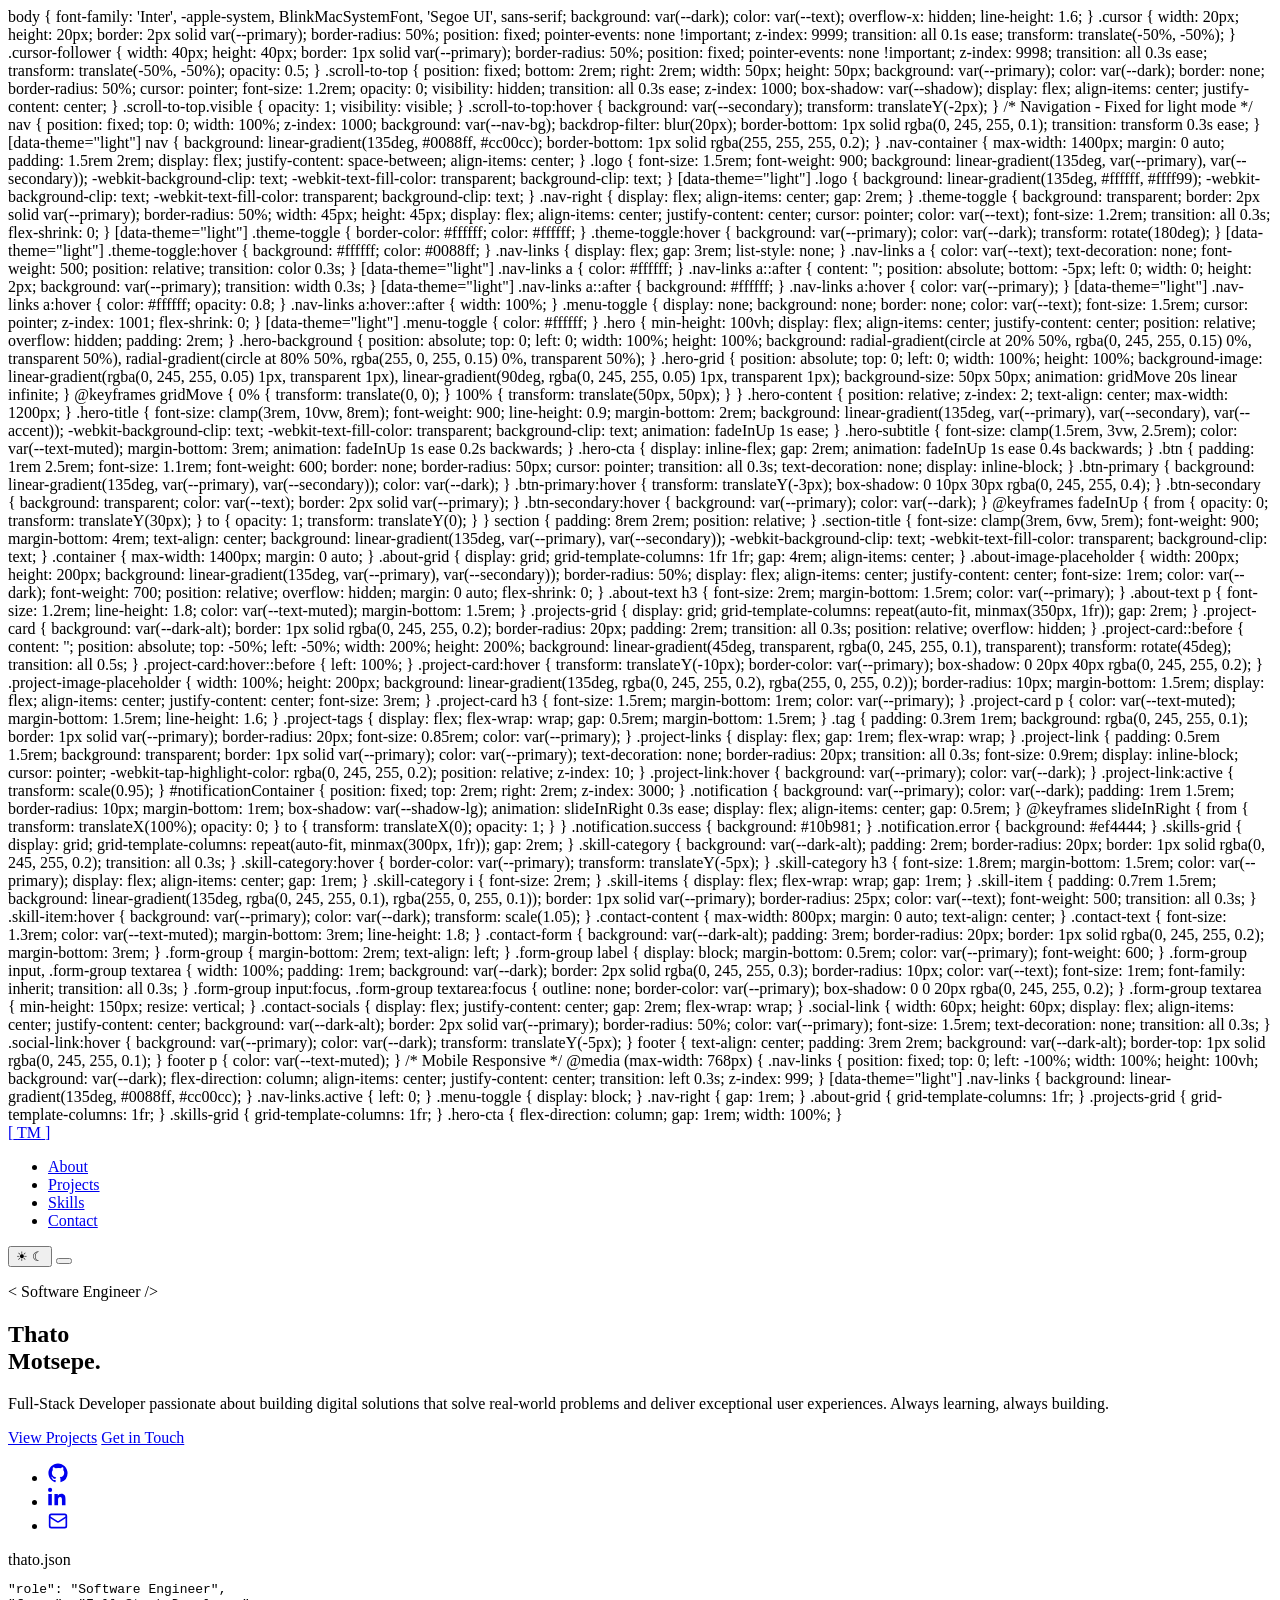
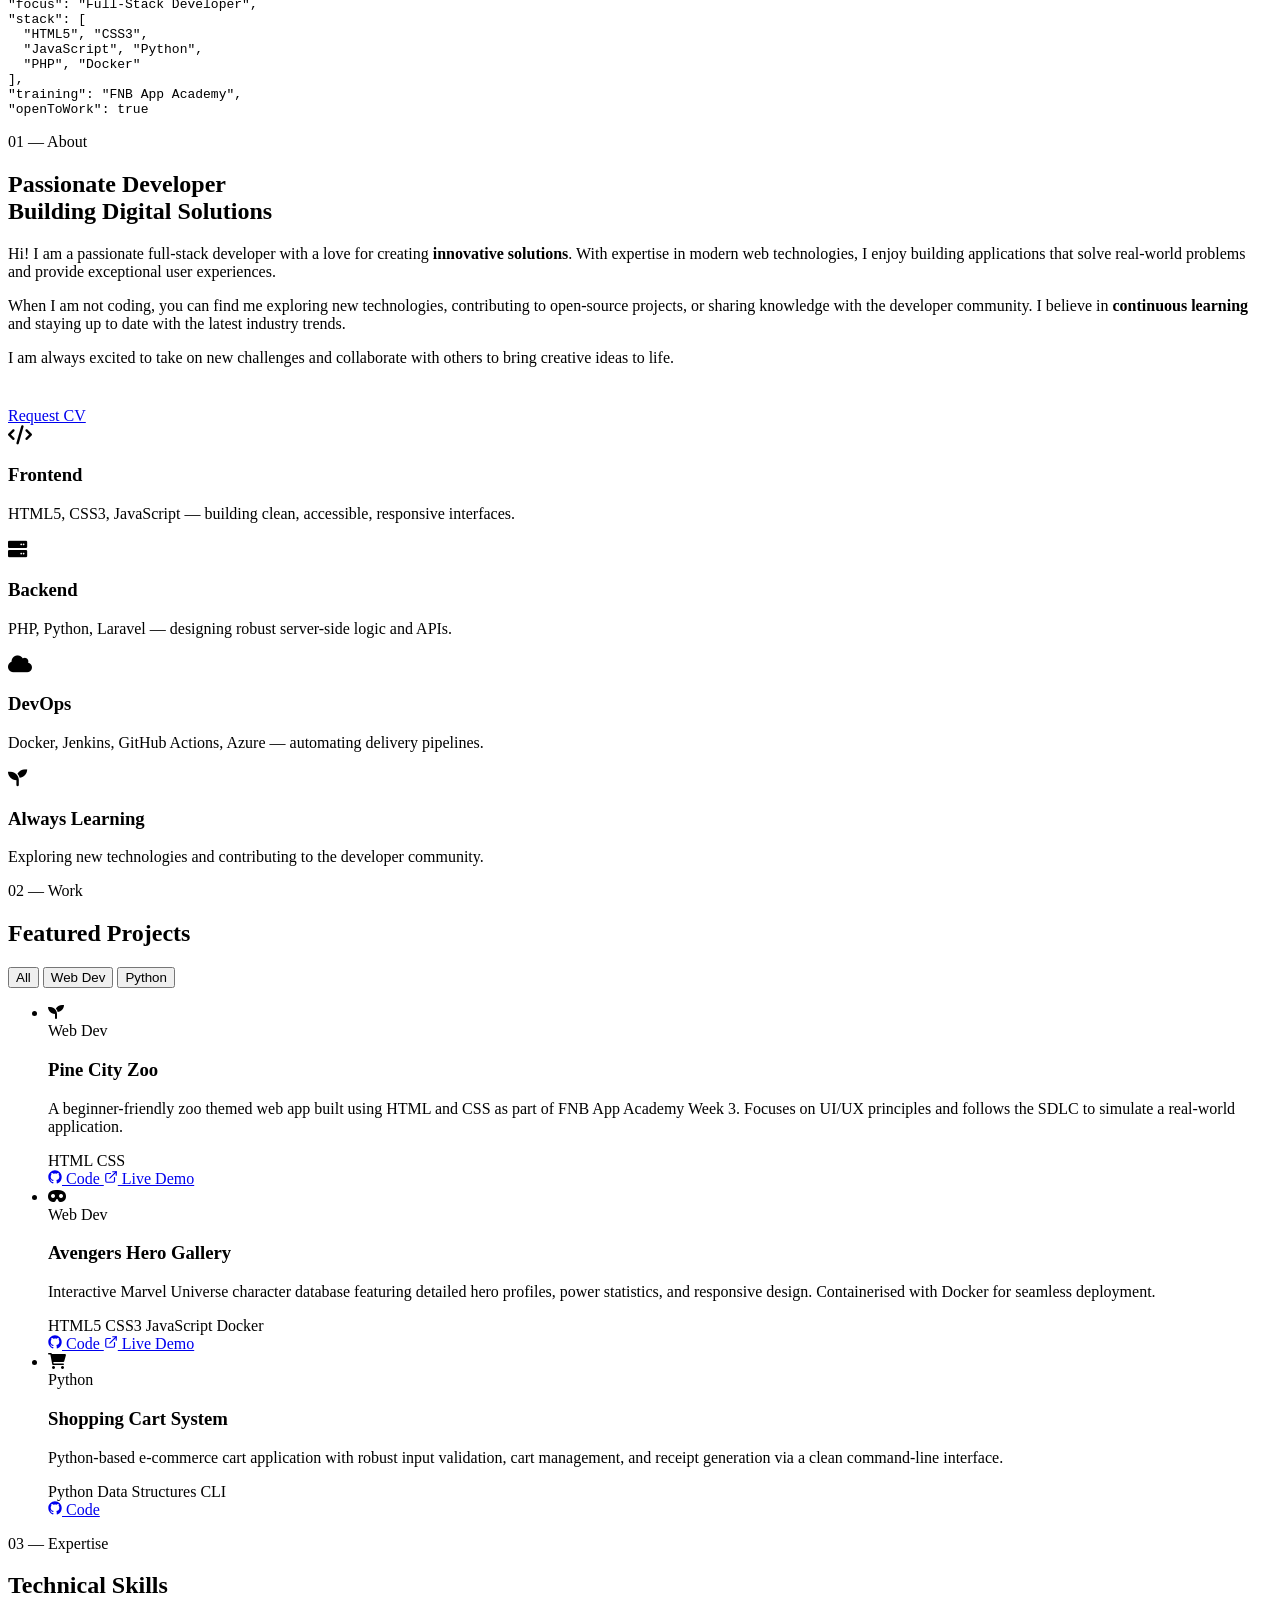
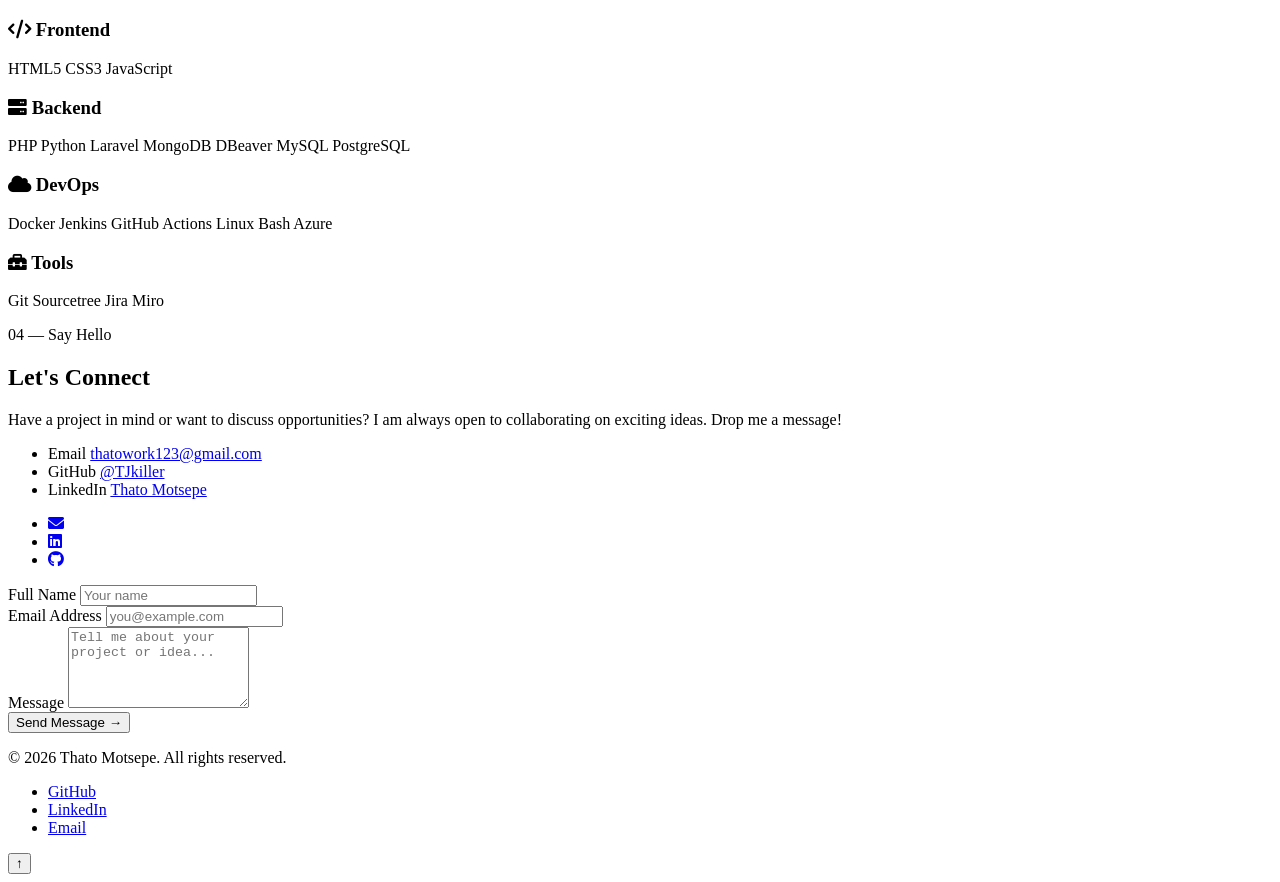
==== commit ad5de700: "Merge branch 'improv' of https://github.com/TJkiller/portfolio into improv" ====
--- a/index.html
+++ b/index.html
@@ -14,9 +14,728 @@
   <!-- Font Awesome (for icons used in projects section) -->
   <link href="https://cdnjs.cloudflare.com/ajax/libs/font-awesome/6.0.0/css/all.min.css" rel="stylesheet" />
 
-  <!-- Stylesheet -->
-  <link rel="stylesheet" href="main.css" />
-</head>
+        body {
+            font-family: 'Inter', -apple-system, BlinkMacSystemFont, 'Segoe UI', sans-serif;
+            background: var(--dark);
+            color: var(--text);
+            overflow-x: hidden;
+            line-height: 1.6;
+        }
+
+        .cursor {
+            width: 20px;
+            height: 20px;
+            border: 2px solid var(--primary);
+            border-radius: 50%;
+            position: fixed;
+            pointer-events: none !important; 
+            z-index: 9999;
+            transition: all 0.1s ease;
+            transform: translate(-50%, -50%);
+        }
+
+        .cursor-follower {
+            width: 40px;
+            height: 40px;
+            border: 1px solid var(--primary);
+            border-radius: 50%;
+            position: fixed;
+            pointer-events: none !important; 
+            z-index: 9998;
+            transition: all 0.3s ease;
+            transform: translate(-50%, -50%);
+            opacity: 0.5;
+        }
+
+
+        .scroll-to-top {
+            position: fixed;
+            bottom: 2rem;
+            right: 2rem;
+            width: 50px;
+            height: 50px;
+            background: var(--primary);
+            color: var(--dark);
+            border: none;
+            border-radius: 50%;
+            cursor: pointer;
+            font-size: 1.2rem;
+            opacity: 0;
+            visibility: hidden;
+            transition: all 0.3s ease;
+            z-index: 1000;
+            box-shadow: var(--shadow);
+            display: flex;
+            align-items: center;
+            justify-content: center;
+        }
+
+        .scroll-to-top.visible {
+            opacity: 1;
+            visibility: visible;
+        }
+
+        .scroll-to-top:hover {
+            background: var(--secondary);
+            transform: translateY(-2px);
+        }
+
+        /* Navigation - Fixed for light mode */
+        nav {
+            position: fixed;
+            top: 0;
+            width: 100%;
+            z-index: 1000;
+            background: var(--nav-bg);
+            backdrop-filter: blur(20px);
+            border-bottom: 1px solid rgba(0, 245, 255, 0.1);
+            transition: transform 0.3s ease;
+        }
+
+        [data-theme="light"] nav {
+            background: linear-gradient(135deg, #0088ff, #cc00cc);
+            border-bottom: 1px solid rgba(255, 255, 255, 0.2);
+        }
+
+        .nav-container {
+            max-width: 1400px;
+            margin: 0 auto;
+            padding: 1.5rem 2rem;
+            display: flex;
+            justify-content: space-between;
+            align-items: center;
+        }
+
+        .logo {
+            font-size: 1.5rem;
+            font-weight: 900;
+            background: linear-gradient(135deg, var(--primary), var(--secondary));
+            -webkit-background-clip: text;
+            -webkit-text-fill-color: transparent;
+            background-clip: text;
+        }
+
+        [data-theme="light"] .logo {
+            background: linear-gradient(135deg, #ffffff, #ffff99);
+            -webkit-background-clip: text;
+            -webkit-text-fill-color: transparent;
+            background-clip: text;
+        }
+
+        .nav-right {
+            display: flex;
+            align-items: center;
+            gap: 2rem;
+        }
+
+        .theme-toggle {
+            background: transparent;
+            border: 2px solid var(--primary);
+            border-radius: 50%;
+            width: 45px;
+            height: 45px;
+            display: flex;
+            align-items: center;
+            justify-content: center;
+            cursor: pointer;
+            color: var(--text);
+            font-size: 1.2rem;
+            transition: all 0.3s;
+            flex-shrink: 0;
+        }
+
+        [data-theme="light"] .theme-toggle {
+            border-color: #ffffff;
+            color: #ffffff;
+        }
+
+        .theme-toggle:hover {
+            background: var(--primary);
+            color: var(--dark);
+            transform: rotate(180deg);
+        }
+
+        [data-theme="light"] .theme-toggle:hover {
+            background: #ffffff;
+            color: #0088ff;
+        }
+
+        .nav-links {
+            display: flex;
+            gap: 3rem;
+            list-style: none;
+        }
+
+        .nav-links a {
+            color: var(--text);
+            text-decoration: none;
+            font-weight: 500;
+            position: relative;
+            transition: color 0.3s;
+        }
+
+        [data-theme="light"] .nav-links a {
+            color: #ffffff;
+        }
+
+        .nav-links a::after {
+            content: '';
+            position: absolute;
+            bottom: -5px;
+            left: 0;
+            width: 0;
+            height: 2px;
+            background: var(--primary);
+            transition: width 0.3s;
+        }
+
+        [data-theme="light"] .nav-links a::after {
+            background: #ffffff;
+        }
+
+        .nav-links a:hover {
+            color: var(--primary);
+        }
+
+        [data-theme="light"] .nav-links a:hover {
+            color: #ffffff;
+            opacity: 0.8;
+        }
+
+        .nav-links a:hover::after {
+            width: 100%;
+        }
+
+        .menu-toggle {
+            display: none;
+            background: none;
+            border: none;
+            color: var(--text);
+            font-size: 1.5rem;
+            cursor: pointer;
+            z-index: 1001;
+            flex-shrink: 0;
+        }
+
+        [data-theme="light"] .menu-toggle {
+            color: #ffffff;
+        }
+
+        .hero {
+            min-height: 100vh;
+            display: flex;
+            align-items: center;
+            justify-content: center;
+            position: relative;
+            overflow: hidden;
+            padding: 2rem;
+        }
+
+        .hero-background {
+            position: absolute;
+            top: 0;
+            left: 0;
+            width: 100%;
+            height: 100%;
+            background: 
+                radial-gradient(circle at 20% 50%, rgba(0, 245, 255, 0.15) 0%, transparent 50%),
+                radial-gradient(circle at 80% 50%, rgba(255, 0, 255, 0.15) 0%, transparent 50%);
+        }
+
+        .hero-grid {
+            position: absolute;
+            top: 0;
+            left: 0;
+            width: 100%;
+            height: 100%;
+            background-image: 
+                linear-gradient(rgba(0, 245, 255, 0.05) 1px, transparent 1px),
+                linear-gradient(90deg, rgba(0, 245, 255, 0.05) 1px, transparent 1px);
+            background-size: 50px 50px;
+            animation: gridMove 20s linear infinite;
+        }
+
+        @keyframes gridMove {
+            0% { transform: translate(0, 0); }
+            100% { transform: translate(50px, 50px); }
+        }
+
+        .hero-content {
+            position: relative;
+            z-index: 2;
+            text-align: center;
+            max-width: 1200px;
+        }
+
+        .hero-title {
+            font-size: clamp(3rem, 10vw, 8rem);
+            font-weight: 900;
+            line-height: 0.9;
+            margin-bottom: 2rem;
+            background: linear-gradient(135deg, var(--primary), var(--secondary), var(--accent));
+            -webkit-background-clip: text;
+            -webkit-text-fill-color: transparent;
+            background-clip: text;
+            animation: fadeInUp 1s ease;
+        }
+
+        .hero-subtitle {
+            font-size: clamp(1.5rem, 3vw, 2.5rem);
+            color: var(--text-muted);
+            margin-bottom: 3rem;
+            animation: fadeInUp 1s ease 0.2s backwards;
+        }
+
+        .hero-cta {
+            display: inline-flex;
+            gap: 2rem;
+            animation: fadeInUp 1s ease 0.4s backwards;
+        }
+
+        .btn {
+            padding: 1rem 2.5rem;
+            font-size: 1.1rem;
+            font-weight: 600;
+            border: none;
+            border-radius: 50px;
+            cursor: pointer;
+            transition: all 0.3s;
+            text-decoration: none;
+            display: inline-block;
+        }
+
+        .btn-primary {
+            background: linear-gradient(135deg, var(--primary), var(--secondary));
+            color: var(--dark);
+        }
+
+        .btn-primary:hover {
+            transform: translateY(-3px);
+            box-shadow: 0 10px 30px rgba(0, 245, 255, 0.4);
+        }
+
+        .btn-secondary {
+            background: transparent;
+            color: var(--text);
+            border: 2px solid var(--primary);
+        }
+
+        .btn-secondary:hover {
+            background: var(--primary);
+            color: var(--dark);
+        }
+
+        @keyframes fadeInUp {
+            from {
+                opacity: 0;
+                transform: translateY(30px);
+            }
+            to {
+                opacity: 1;
+                transform: translateY(0);
+            }
+        }
+
+        section {
+            padding: 8rem 2rem;
+            position: relative;
+        }
+
+        .section-title {
+            font-size: clamp(3rem, 6vw, 5rem);
+            font-weight: 900;
+            margin-bottom: 4rem;
+            text-align: center;
+            background: linear-gradient(135deg, var(--primary), var(--secondary));
+            -webkit-background-clip: text;
+            -webkit-text-fill-color: transparent;
+            background-clip: text;
+        }
+
+        .container {
+            max-width: 1400px;
+            margin: 0 auto;
+        }
+
+        .about-grid {
+            display: grid;
+            grid-template-columns: 1fr 1fr;
+            gap: 4rem;
+            align-items: center;
+        }
+
+        .about-image-placeholder {
+            width: 200px;
+            height: 200px;
+            background: linear-gradient(135deg, var(--primary), var(--secondary));
+            border-radius: 50%;
+            display: flex;
+            align-items: center;
+            justify-content: center;
+            font-size: 1rem;
+            color: var(--dark);
+            font-weight: 700;
+            position: relative;
+            overflow: hidden;
+            margin: 0 auto;
+            flex-shrink: 0;
+        }
+
+        .about-text h3 {
+            font-size: 2rem;
+            margin-bottom: 1.5rem;
+            color: var(--primary);
+        }
+
+        .about-text p {
+            font-size: 1.2rem;
+            line-height: 1.8;
+            color: var(--text-muted);
+            margin-bottom: 1.5rem;
+        }
+
+        .projects-grid {
+            display: grid;
+            grid-template-columns: repeat(auto-fit, minmax(350px, 1fr));
+            gap: 2rem;
+        }
+
+        .project-card {
+            background: var(--dark-alt);
+            border: 1px solid rgba(0, 245, 255, 0.2);
+            border-radius: 20px;
+            padding: 2rem;
+            transition: all 0.3s;
+            position: relative;
+            overflow: hidden;
+        }
+
+        .project-card::before {
+            content: '';
+            position: absolute;
+            top: -50%;
+            left: -50%;
+            width: 200%;
+            height: 200%;
+            background: linear-gradient(45deg, transparent, rgba(0, 245, 255, 0.1), transparent);
+            transform: rotate(45deg);
+            transition: all 0.5s;
+        }
+
+        .project-card:hover::before {
+            left: 100%;
+        }
+
+        .project-card:hover {
+            transform: translateY(-10px);
+            border-color: var(--primary);
+            box-shadow: 0 20px 40px rgba(0, 245, 255, 0.2);
+        }
+
+        .project-image-placeholder {
+            width: 100%;
+            height: 200px;
+            background: linear-gradient(135deg, rgba(0, 245, 255, 0.2), rgba(255, 0, 255, 0.2));
+            border-radius: 10px;
+            margin-bottom: 1.5rem;
+            display: flex;
+            align-items: center;
+            justify-content: center;
+            font-size: 3rem;
+        }
+
+        .project-card h3 {
+            font-size: 1.5rem;
+            margin-bottom: 1rem;
+            color: var(--primary);
+        }
+
+        .project-card p {
+            color: var(--text-muted);
+            margin-bottom: 1.5rem;
+            line-height: 1.6;
+        }
+
+        .project-tags {
+            display: flex;
+            flex-wrap: wrap;
+            gap: 0.5rem;
+            margin-bottom: 1.5rem;
+        }
+
+        .tag {
+            padding: 0.3rem 1rem;
+            background: rgba(0, 245, 255, 0.1);
+            border: 1px solid var(--primary);
+            border-radius: 20px;
+            font-size: 0.85rem;
+            color: var(--primary);
+        }
+
+        .project-links {
+            display: flex;
+            gap: 1rem;
+            flex-wrap: wrap;
+        }
+
+        .project-link {
+            padding: 0.5rem 1.5rem;
+            background: transparent;
+            border: 1px solid var(--primary);
+            color: var(--primary);
+            text-decoration: none;
+            border-radius: 20px;
+            transition: all 0.3s;
+            font-size: 0.9rem;
+            display: inline-block;
+            cursor: pointer;
+            -webkit-tap-highlight-color: rgba(0, 245, 255, 0.2);
+            position: relative;
+            z-index: 10;
+        }
+
+        .project-link:hover {
+            background: var(--primary);
+            color: var(--dark);
+        }
+
+        .project-link:active {
+            transform: scale(0.95);
+        }
+
+        #notificationContainer {
+            position: fixed;
+            top: 2rem;
+            right: 2rem;
+            z-index: 3000;
+        }
+
+        .notification {
+            background: var(--primary);
+            color: var(--dark);
+            padding: 1rem 1.5rem;
+            border-radius: 10px;
+            margin-bottom: 1rem;
+            box-shadow: var(--shadow-lg);
+            animation: slideInRight 0.3s ease;
+            display: flex;
+            align-items: center;
+            gap: 0.5rem;
+        }
+
+        @keyframes slideInRight {
+            from { transform: translateX(100%); opacity: 0; }
+            to { transform: translateX(0); opacity: 1; }
+        }
+
+        .notification.success {
+            background: #10b981;
+        }
+
+        .notification.error {
+            background: #ef4444;
+        }
+
+        .skills-grid {
+            display: grid;
+            grid-template-columns: repeat(auto-fit, minmax(300px, 1fr));
+            gap: 2rem;
+        }
+
+        .skill-category {
+            background: var(--dark-alt);
+            padding: 2rem;
+            border-radius: 20px;
+            border: 1px solid rgba(0, 245, 255, 0.2);
+            transition: all 0.3s;
+        }
+
+        .skill-category:hover {
+            border-color: var(--primary);
+            transform: translateY(-5px);
+        }
+
+        .skill-category h3 {
+            font-size: 1.8rem;
+            margin-bottom: 1.5rem;
+            color: var(--primary);
+            display: flex;
+            align-items: center;
+            gap: 1rem;
+        }
+
+        .skill-category i {
+            font-size: 2rem;
+        }
+
+        .skill-items {
+            display: flex;
+            flex-wrap: wrap;
+            gap: 1rem;
+        }
+
+        .skill-item {
+            padding: 0.7rem 1.5rem;
+            background: linear-gradient(135deg, rgba(0, 245, 255, 0.1), rgba(255, 0, 255, 0.1));
+            border: 1px solid var(--primary);
+            border-radius: 25px;
+            color: var(--text);
+            font-weight: 500;
+            transition: all 0.3s;
+        }
+
+        .skill-item:hover {
+            background: var(--primary);
+            color: var(--dark);
+            transform: scale(1.05);
+        }
+
+        .contact-content {
+            max-width: 800px;
+            margin: 0 auto;
+            text-align: center;
+        }
+
+        .contact-text {
+            font-size: 1.3rem;
+            color: var(--text-muted);
+            margin-bottom: 3rem;
+            line-height: 1.8;
+        }
+
+        .contact-form {
+            background: var(--dark-alt);
+            padding: 3rem;
+            border-radius: 20px;
+            border: 1px solid rgba(0, 245, 255, 0.2);
+            margin-bottom: 3rem;
+        }
+
+        .form-group {
+            margin-bottom: 2rem;
+            text-align: left;
+        }
+
+        .form-group label {
+            display: block;
+            margin-bottom: 0.5rem;
+            color: var(--primary);
+            font-weight: 600;
+        }
+
+        .form-group input,
+        .form-group textarea {
+            width: 100%;
+            padding: 1rem;
+            background: var(--dark);
+            border: 2px solid rgba(0, 245, 255, 0.3);
+            border-radius: 10px;
+            color: var(--text);
+            font-size: 1rem;
+            font-family: inherit;
+            transition: all 0.3s;
+        }
+
+        .form-group input:focus,
+        .form-group textarea:focus {
+            outline: none;
+            border-color: var(--primary);
+            box-shadow: 0 0 20px rgba(0, 245, 255, 0.2);
+        }
+
+        .form-group textarea {
+            min-height: 150px;
+            resize: vertical;
+        }
+
+        .contact-socials {
+            display: flex;
+            justify-content: center;
+            gap: 2rem;
+            flex-wrap: wrap;
+        }
+
+        .social-link {
+            width: 60px;
+            height: 60px;
+            display: flex;
+            align-items: center;
+            justify-content: center;
+            background: var(--dark-alt);
+            border: 2px solid var(--primary);
+            border-radius: 50%;
+            color: var(--primary);
+            font-size: 1.5rem;
+            text-decoration: none;
+            transition: all 0.3s;
+        }
+
+        .social-link:hover {
+            background: var(--primary);
+            color: var(--dark);
+            transform: translateY(-5px);
+        }
+
+        footer {
+            text-align: center;
+            padding: 3rem 2rem;
+            background: var(--dark-alt);
+            border-top: 1px solid rgba(0, 245, 255, 0.1);
+        }
+
+        footer p {
+            color: var(--text-muted);
+        }
+
+        /* Mobile Responsive */
+        @media (max-width: 768px) {
+            .nav-links {
+                position: fixed;
+                top: 0;
+                left: -100%;
+                width: 100%;
+                height: 100vh;
+                background: var(--dark);
+                flex-direction: column;
+                align-items: center;
+                justify-content: center;
+                transition: left 0.3s;
+                z-index: 999;
+            }
+
+            [data-theme="light"] .nav-links {
+                background: linear-gradient(135deg, #0088ff, #cc00cc);
+            }
+
+            .nav-links.active {
+                left: 0;
+            }
+
+            .menu-toggle {
+                display: block;
+            }
+
+            .nav-right {
+                gap: 1rem;
+            }
+
+            .about-grid {
+                grid-template-columns: 1fr;
+            }
+
+            .projects-grid {
+                grid-template-columns: 1fr;
+            }
+
+            .skills-grid {
+                grid-template-columns: 1fr;
+            }
+
+            .hero-cta {
+                flex-direction: column;
+                gap: 1rem;
+                width: 100%;
+            }
 
 <body>
 
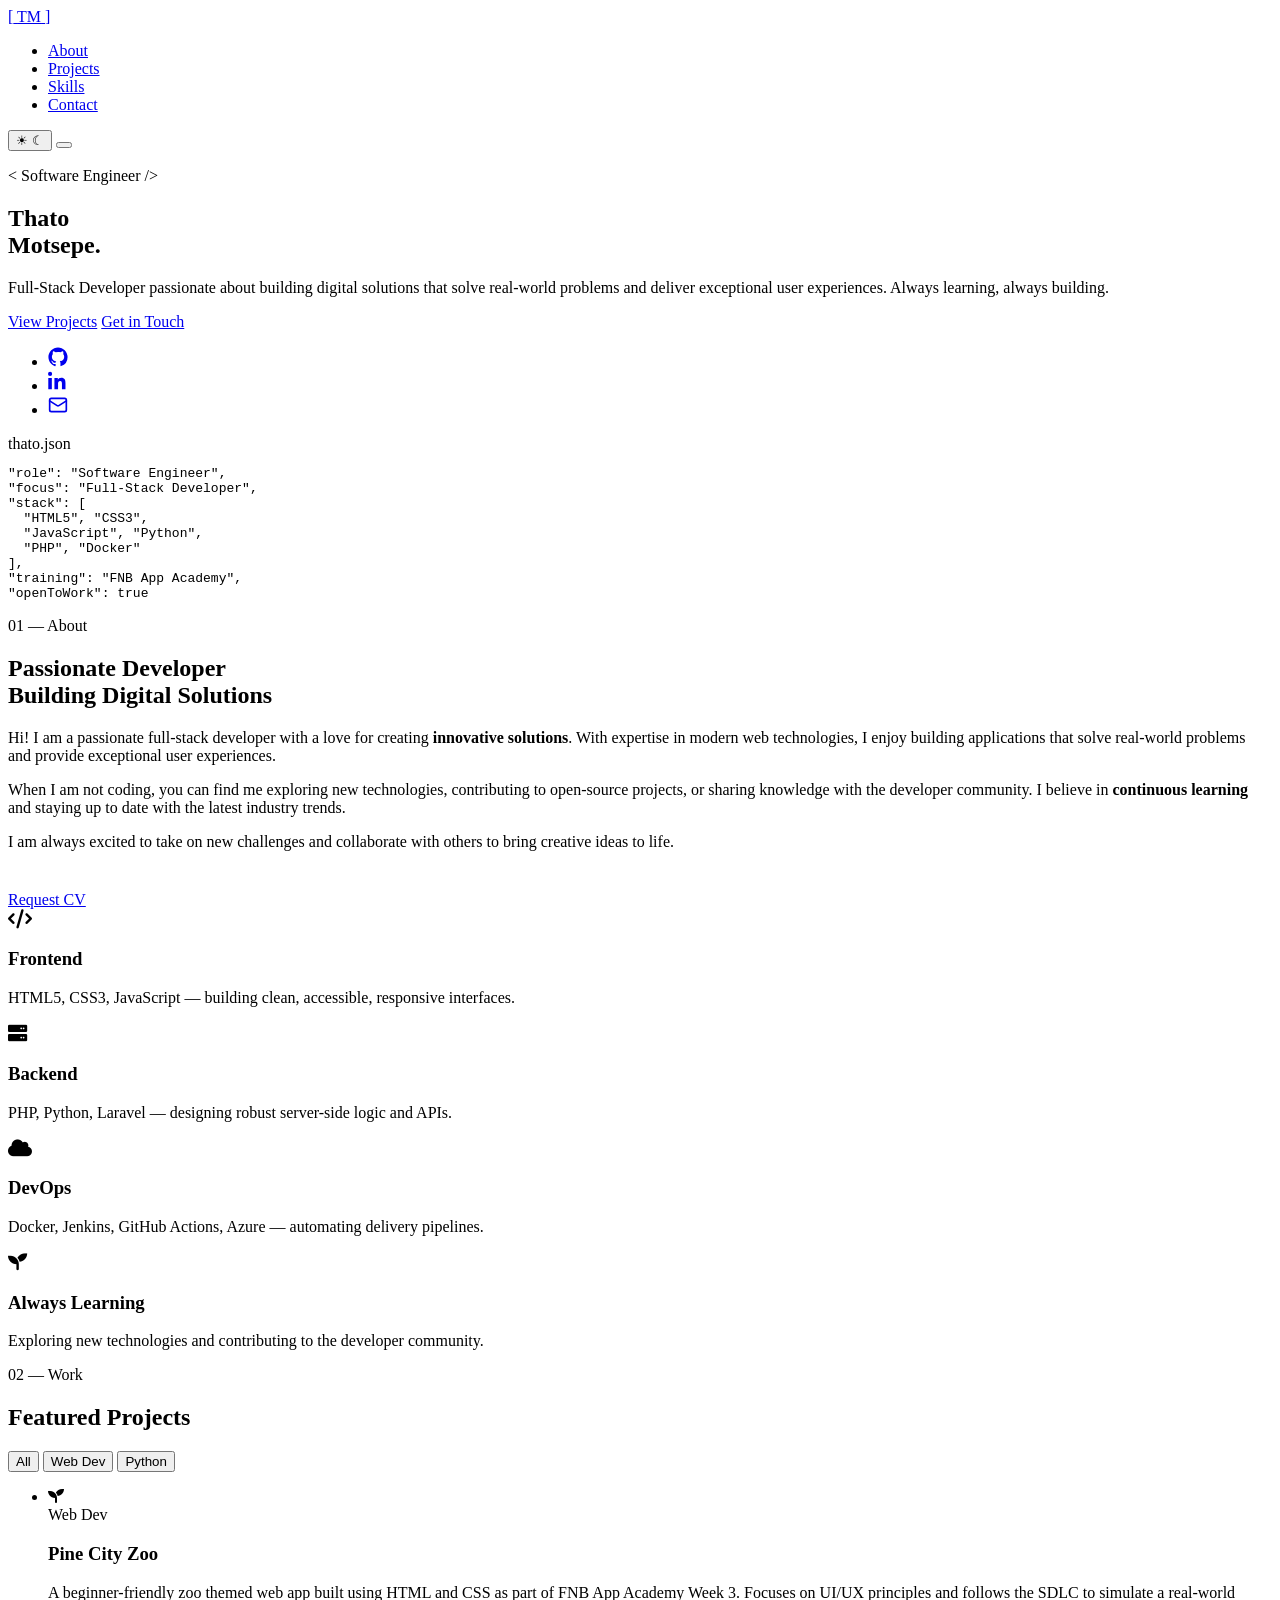
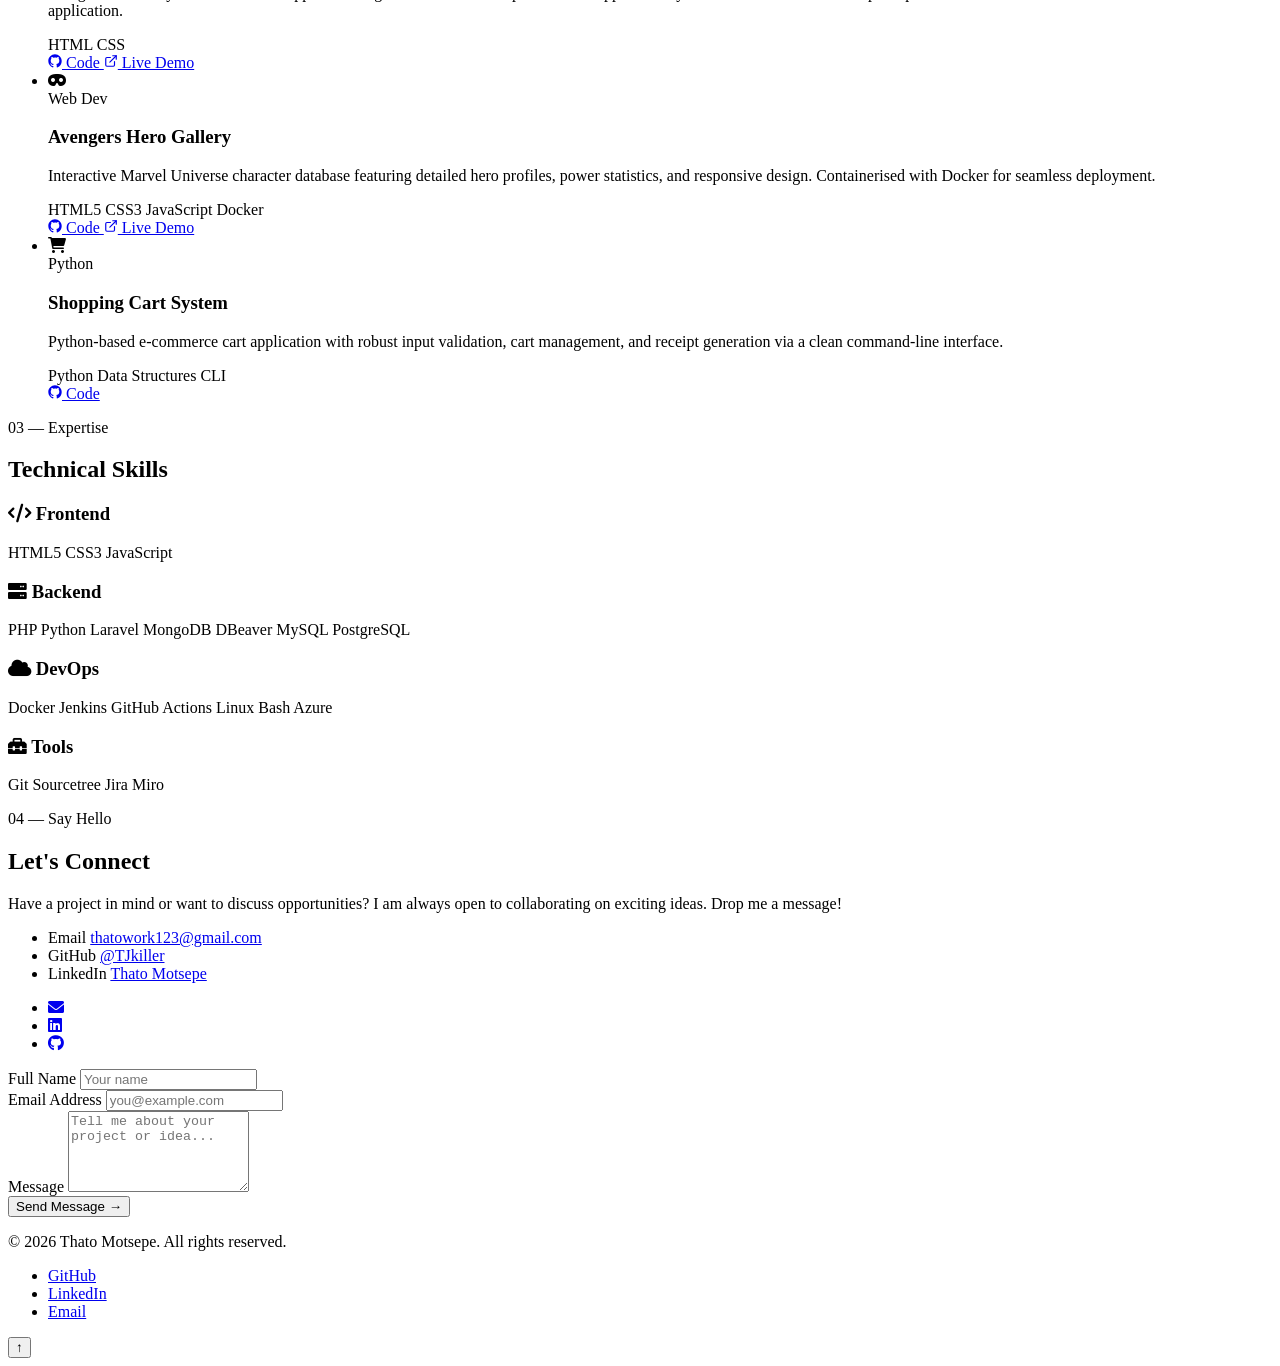
==== commit f94fa688: "Added new Html improved" ====
--- a/index.html
+++ b/index.html
@@ -14,728 +14,9 @@
   <!-- Font Awesome (for icons used in projects section) -->
   <link href="https://cdnjs.cloudflare.com/ajax/libs/font-awesome/6.0.0/css/all.min.css" rel="stylesheet" />
 
-        body {
-            font-family: 'Inter', -apple-system, BlinkMacSystemFont, 'Segoe UI', sans-serif;
-            background: var(--dark);
-            color: var(--text);
-            overflow-x: hidden;
-            line-height: 1.6;
-        }
-
-        .cursor {
-            width: 20px;
-            height: 20px;
-            border: 2px solid var(--primary);
-            border-radius: 50%;
-            position: fixed;
-            pointer-events: none !important; 
-            z-index: 9999;
-            transition: all 0.1s ease;
-            transform: translate(-50%, -50%);
-        }
-
-        .cursor-follower {
-            width: 40px;
-            height: 40px;
-            border: 1px solid var(--primary);
-            border-radius: 50%;
-            position: fixed;
-            pointer-events: none !important; 
-            z-index: 9998;
-            transition: all 0.3s ease;
-            transform: translate(-50%, -50%);
-            opacity: 0.5;
-        }
-
-
-        .scroll-to-top {
-            position: fixed;
-            bottom: 2rem;
-            right: 2rem;
-            width: 50px;
-            height: 50px;
-            background: var(--primary);
-            color: var(--dark);
-            border: none;
-            border-radius: 50%;
-            cursor: pointer;
-            font-size: 1.2rem;
-            opacity: 0;
-            visibility: hidden;
-            transition: all 0.3s ease;
-            z-index: 1000;
-            box-shadow: var(--shadow);
-            display: flex;
-            align-items: center;
-            justify-content: center;
-        }
-
-        .scroll-to-top.visible {
-            opacity: 1;
-            visibility: visible;
-        }
-
-        .scroll-to-top:hover {
-            background: var(--secondary);
-            transform: translateY(-2px);
-        }
-
-        /* Navigation - Fixed for light mode */
-        nav {
-            position: fixed;
-            top: 0;
-            width: 100%;
-            z-index: 1000;
-            background: var(--nav-bg);
-            backdrop-filter: blur(20px);
-            border-bottom: 1px solid rgba(0, 245, 255, 0.1);
-            transition: transform 0.3s ease;
-        }
-
-        [data-theme="light"] nav {
-            background: linear-gradient(135deg, #0088ff, #cc00cc);
-            border-bottom: 1px solid rgba(255, 255, 255, 0.2);
-        }
-
-        .nav-container {
-            max-width: 1400px;
-            margin: 0 auto;
-            padding: 1.5rem 2rem;
-            display: flex;
-            justify-content: space-between;
-            align-items: center;
-        }
-
-        .logo {
-            font-size: 1.5rem;
-            font-weight: 900;
-            background: linear-gradient(135deg, var(--primary), var(--secondary));
-            -webkit-background-clip: text;
-            -webkit-text-fill-color: transparent;
-            background-clip: text;
-        }
-
-        [data-theme="light"] .logo {
-            background: linear-gradient(135deg, #ffffff, #ffff99);
-            -webkit-background-clip: text;
-            -webkit-text-fill-color: transparent;
-            background-clip: text;
-        }
-
-        .nav-right {
-            display: flex;
-            align-items: center;
-            gap: 2rem;
-        }
-
-        .theme-toggle {
-            background: transparent;
-            border: 2px solid var(--primary);
-            border-radius: 50%;
-            width: 45px;
-            height: 45px;
-            display: flex;
-            align-items: center;
-            justify-content: center;
-            cursor: pointer;
-            color: var(--text);
-            font-size: 1.2rem;
-            transition: all 0.3s;
-            flex-shrink: 0;
-        }
-
-        [data-theme="light"] .theme-toggle {
-            border-color: #ffffff;
-            color: #ffffff;
-        }
-
-        .theme-toggle:hover {
-            background: var(--primary);
-            color: var(--dark);
-            transform: rotate(180deg);
-        }
-
-        [data-theme="light"] .theme-toggle:hover {
-            background: #ffffff;
-            color: #0088ff;
-        }
-
-        .nav-links {
-            display: flex;
-            gap: 3rem;
-            list-style: none;
-        }
-
-        .nav-links a {
-            color: var(--text);
-            text-decoration: none;
-            font-weight: 500;
-            position: relative;
-            transition: color 0.3s;
-        }
-
-        [data-theme="light"] .nav-links a {
-            color: #ffffff;
-        }
-
-        .nav-links a::after {
-            content: '';
-            position: absolute;
-            bottom: -5px;
-            left: 0;
-            width: 0;
-            height: 2px;
-            background: var(--primary);
-            transition: width 0.3s;
-        }
-
-        [data-theme="light"] .nav-links a::after {
-            background: #ffffff;
-        }
-
-        .nav-links a:hover {
-            color: var(--primary);
-        }
-
-        [data-theme="light"] .nav-links a:hover {
-            color: #ffffff;
-            opacity: 0.8;
-        }
-
-        .nav-links a:hover::after {
-            width: 100%;
-        }
-
-        .menu-toggle {
-            display: none;
-            background: none;
-            border: none;
-            color: var(--text);
-            font-size: 1.5rem;
-            cursor: pointer;
-            z-index: 1001;
-            flex-shrink: 0;
-        }
-
-        [data-theme="light"] .menu-toggle {
-            color: #ffffff;
-        }
-
-        .hero {
-            min-height: 100vh;
-            display: flex;
-            align-items: center;
-            justify-content: center;
-            position: relative;
-            overflow: hidden;
-            padding: 2rem;
-        }
-
-        .hero-background {
-            position: absolute;
-            top: 0;
-            left: 0;
-            width: 100%;
-            height: 100%;
-            background: 
-                radial-gradient(circle at 20% 50%, rgba(0, 245, 255, 0.15) 0%, transparent 50%),
-                radial-gradient(circle at 80% 50%, rgba(255, 0, 255, 0.15) 0%, transparent 50%);
-        }
-
-        .hero-grid {
-            position: absolute;
-            top: 0;
-            left: 0;
-            width: 100%;
-            height: 100%;
-            background-image: 
-                linear-gradient(rgba(0, 245, 255, 0.05) 1px, transparent 1px),
-                linear-gradient(90deg, rgba(0, 245, 255, 0.05) 1px, transparent 1px);
-            background-size: 50px 50px;
-            animation: gridMove 20s linear infinite;
-        }
-
-        @keyframes gridMove {
-            0% { transform: translate(0, 0); }
-            100% { transform: translate(50px, 50px); }
-        }
-
-        .hero-content {
-            position: relative;
-            z-index: 2;
-            text-align: center;
-            max-width: 1200px;
-        }
-
-        .hero-title {
-            font-size: clamp(3rem, 10vw, 8rem);
-            font-weight: 900;
-            line-height: 0.9;
-            margin-bottom: 2rem;
-            background: linear-gradient(135deg, var(--primary), var(--secondary), var(--accent));
-            -webkit-background-clip: text;
-            -webkit-text-fill-color: transparent;
-            background-clip: text;
-            animation: fadeInUp 1s ease;
-        }
-
-        .hero-subtitle {
-            font-size: clamp(1.5rem, 3vw, 2.5rem);
-            color: var(--text-muted);
-            margin-bottom: 3rem;
-            animation: fadeInUp 1s ease 0.2s backwards;
-        }
-
-        .hero-cta {
-            display: inline-flex;
-            gap: 2rem;
-            animation: fadeInUp 1s ease 0.4s backwards;
-        }
-
-        .btn {
-            padding: 1rem 2.5rem;
-            font-size: 1.1rem;
-            font-weight: 600;
-            border: none;
-            border-radius: 50px;
-            cursor: pointer;
-            transition: all 0.3s;
-            text-decoration: none;
-            display: inline-block;
-        }
-
-        .btn-primary {
-            background: linear-gradient(135deg, var(--primary), var(--secondary));
-            color: var(--dark);
-        }
-
-        .btn-primary:hover {
-            transform: translateY(-3px);
-            box-shadow: 0 10px 30px rgba(0, 245, 255, 0.4);
-        }
-
-        .btn-secondary {
-            background: transparent;
-            color: var(--text);
-            border: 2px solid var(--primary);
-        }
-
-        .btn-secondary:hover {
-            background: var(--primary);
-            color: var(--dark);
-        }
-
-        @keyframes fadeInUp {
-            from {
-                opacity: 0;
-                transform: translateY(30px);
-            }
-            to {
-                opacity: 1;
-                transform: translateY(0);
-            }
-        }
-
-        section {
-            padding: 8rem 2rem;
-            position: relative;
-        }
-
-        .section-title {
-            font-size: clamp(3rem, 6vw, 5rem);
-            font-weight: 900;
-            margin-bottom: 4rem;
-            text-align: center;
-            background: linear-gradient(135deg, var(--primary), var(--secondary));
-            -webkit-background-clip: text;
-            -webkit-text-fill-color: transparent;
-            background-clip: text;
-        }
-
-        .container {
-            max-width: 1400px;
-            margin: 0 auto;
-        }
-
-        .about-grid {
-            display: grid;
-            grid-template-columns: 1fr 1fr;
-            gap: 4rem;
-            align-items: center;
-        }
-
-        .about-image-placeholder {
-            width: 200px;
-            height: 200px;
-            background: linear-gradient(135deg, var(--primary), var(--secondary));
-            border-radius: 50%;
-            display: flex;
-            align-items: center;
-            justify-content: center;
-            font-size: 1rem;
-            color: var(--dark);
-            font-weight: 700;
-            position: relative;
-            overflow: hidden;
-            margin: 0 auto;
-            flex-shrink: 0;
-        }
-
-        .about-text h3 {
-            font-size: 2rem;
-            margin-bottom: 1.5rem;
-            color: var(--primary);
-        }
-
-        .about-text p {
-            font-size: 1.2rem;
-            line-height: 1.8;
-            color: var(--text-muted);
-            margin-bottom: 1.5rem;
-        }
-
-        .projects-grid {
-            display: grid;
-            grid-template-columns: repeat(auto-fit, minmax(350px, 1fr));
-            gap: 2rem;
-        }
-
-        .project-card {
-            background: var(--dark-alt);
-            border: 1px solid rgba(0, 245, 255, 0.2);
-            border-radius: 20px;
-            padding: 2rem;
-            transition: all 0.3s;
-            position: relative;
-            overflow: hidden;
-        }
-
-        .project-card::before {
-            content: '';
-            position: absolute;
-            top: -50%;
-            left: -50%;
-            width: 200%;
-            height: 200%;
-            background: linear-gradient(45deg, transparent, rgba(0, 245, 255, 0.1), transparent);
-            transform: rotate(45deg);
-            transition: all 0.5s;
-        }
-
-        .project-card:hover::before {
-            left: 100%;
-        }
-
-        .project-card:hover {
-            transform: translateY(-10px);
-            border-color: var(--primary);
-            box-shadow: 0 20px 40px rgba(0, 245, 255, 0.2);
-        }
-
-        .project-image-placeholder {
-            width: 100%;
-            height: 200px;
-            background: linear-gradient(135deg, rgba(0, 245, 255, 0.2), rgba(255, 0, 255, 0.2));
-            border-radius: 10px;
-            margin-bottom: 1.5rem;
-            display: flex;
-            align-items: center;
-            justify-content: center;
-            font-size: 3rem;
-        }
-
-        .project-card h3 {
-            font-size: 1.5rem;
-            margin-bottom: 1rem;
-            color: var(--primary);
-        }
-
-        .project-card p {
-            color: var(--text-muted);
-            margin-bottom: 1.5rem;
-            line-height: 1.6;
-        }
-
-        .project-tags {
-            display: flex;
-            flex-wrap: wrap;
-            gap: 0.5rem;
-            margin-bottom: 1.5rem;
-        }
-
-        .tag {
-            padding: 0.3rem 1rem;
-            background: rgba(0, 245, 255, 0.1);
-            border: 1px solid var(--primary);
-            border-radius: 20px;
-            font-size: 0.85rem;
-            color: var(--primary);
-        }
-
-        .project-links {
-            display: flex;
-            gap: 1rem;
-            flex-wrap: wrap;
-        }
-
-        .project-link {
-            padding: 0.5rem 1.5rem;
-            background: transparent;
-            border: 1px solid var(--primary);
-            color: var(--primary);
-            text-decoration: none;
-            border-radius: 20px;
-            transition: all 0.3s;
-            font-size: 0.9rem;
-            display: inline-block;
-            cursor: pointer;
-            -webkit-tap-highlight-color: rgba(0, 245, 255, 0.2);
-            position: relative;
-            z-index: 10;
-        }
-
-        .project-link:hover {
-            background: var(--primary);
-            color: var(--dark);
-        }
-
-        .project-link:active {
-            transform: scale(0.95);
-        }
-
-        #notificationContainer {
-            position: fixed;
-            top: 2rem;
-            right: 2rem;
-            z-index: 3000;
-        }
-
-        .notification {
-            background: var(--primary);
-            color: var(--dark);
-            padding: 1rem 1.5rem;
-            border-radius: 10px;
-            margin-bottom: 1rem;
-            box-shadow: var(--shadow-lg);
-            animation: slideInRight 0.3s ease;
-            display: flex;
-            align-items: center;
-            gap: 0.5rem;
-        }
-
-        @keyframes slideInRight {
-            from { transform: translateX(100%); opacity: 0; }
-            to { transform: translateX(0); opacity: 1; }
-        }
-
-        .notification.success {
-            background: #10b981;
-        }
-
-        .notification.error {
-            background: #ef4444;
-        }
-
-        .skills-grid {
-            display: grid;
-            grid-template-columns: repeat(auto-fit, minmax(300px, 1fr));
-            gap: 2rem;
-        }
-
-        .skill-category {
-            background: var(--dark-alt);
-            padding: 2rem;
-            border-radius: 20px;
-            border: 1px solid rgba(0, 245, 255, 0.2);
-            transition: all 0.3s;
-        }
-
-        .skill-category:hover {
-            border-color: var(--primary);
-            transform: translateY(-5px);
-        }
-
-        .skill-category h3 {
-            font-size: 1.8rem;
-            margin-bottom: 1.5rem;
-            color: var(--primary);
-            display: flex;
-            align-items: center;
-            gap: 1rem;
-        }
-
-        .skill-category i {
-            font-size: 2rem;
-        }
-
-        .skill-items {
-            display: flex;
-            flex-wrap: wrap;
-            gap: 1rem;
-        }
-
-        .skill-item {
-            padding: 0.7rem 1.5rem;
-            background: linear-gradient(135deg, rgba(0, 245, 255, 0.1), rgba(255, 0, 255, 0.1));
-            border: 1px solid var(--primary);
-            border-radius: 25px;
-            color: var(--text);
-            font-weight: 500;
-            transition: all 0.3s;
-        }
-
-        .skill-item:hover {
-            background: var(--primary);
-            color: var(--dark);
-            transform: scale(1.05);
-        }
-
-        .contact-content {
-            max-width: 800px;
-            margin: 0 auto;
-            text-align: center;
-        }
-
-        .contact-text {
-            font-size: 1.3rem;
-            color: var(--text-muted);
-            margin-bottom: 3rem;
-            line-height: 1.8;
-        }
-
-        .contact-form {
-            background: var(--dark-alt);
-            padding: 3rem;
-            border-radius: 20px;
-            border: 1px solid rgba(0, 245, 255, 0.2);
-            margin-bottom: 3rem;
-        }
-
-        .form-group {
-            margin-bottom: 2rem;
-            text-align: left;
-        }
-
-        .form-group label {
-            display: block;
-            margin-bottom: 0.5rem;
-            color: var(--primary);
-            font-weight: 600;
-        }
-
-        .form-group input,
-        .form-group textarea {
-            width: 100%;
-            padding: 1rem;
-            background: var(--dark);
-            border: 2px solid rgba(0, 245, 255, 0.3);
-            border-radius: 10px;
-            color: var(--text);
-            font-size: 1rem;
-            font-family: inherit;
-            transition: all 0.3s;
-        }
-
-        .form-group input:focus,
-        .form-group textarea:focus {
-            outline: none;
-            border-color: var(--primary);
-            box-shadow: 0 0 20px rgba(0, 245, 255, 0.2);
-        }
-
-        .form-group textarea {
-            min-height: 150px;
-            resize: vertical;
-        }
-
-        .contact-socials {
-            display: flex;
-            justify-content: center;
-            gap: 2rem;
-            flex-wrap: wrap;
-        }
-
-        .social-link {
-            width: 60px;
-            height: 60px;
-            display: flex;
-            align-items: center;
-            justify-content: center;
-            background: var(--dark-alt);
-            border: 2px solid var(--primary);
-            border-radius: 50%;
-            color: var(--primary);
-            font-size: 1.5rem;
-            text-decoration: none;
-            transition: all 0.3s;
-        }
-
-        .social-link:hover {
-            background: var(--primary);
-            color: var(--dark);
-            transform: translateY(-5px);
-        }
-
-        footer {
-            text-align: center;
-            padding: 3rem 2rem;
-            background: var(--dark-alt);
-            border-top: 1px solid rgba(0, 245, 255, 0.1);
-        }
-
-        footer p {
-            color: var(--text-muted);
-        }
-
-        /* Mobile Responsive */
-        @media (max-width: 768px) {
-            .nav-links {
-                position: fixed;
-                top: 0;
-                left: -100%;
-                width: 100%;
-                height: 100vh;
-                background: var(--dark);
-                flex-direction: column;
-                align-items: center;
-                justify-content: center;
-                transition: left 0.3s;
-                z-index: 999;
-            }
-
-            [data-theme="light"] .nav-links {
-                background: linear-gradient(135deg, #0088ff, #cc00cc);
-            }
-
-            .nav-links.active {
-                left: 0;
-            }
-
-            .menu-toggle {
-                display: block;
-            }
-
-            .nav-right {
-                gap: 1rem;
-            }
-
-            .about-grid {
-                grid-template-columns: 1fr;
-            }
-
-            .projects-grid {
-                grid-template-columns: 1fr;
-            }
-
-            .skills-grid {
-                grid-template-columns: 1fr;
-            }
-
-            .hero-cta {
-                flex-direction: column;
-                gap: 1rem;
-                width: 100%;
-            }
+  <!-- Stylesheet -->
+  <link rel="stylesheet" href="./styles.css" />
+</head>
 
 <body>
 
@@ -1252,6 +533,6 @@
   <button class="scroll-top" id="scroll-top" aria-label="Scroll to top">&#8593;</button>
 
   <!-- Main script -->
-  <script src="script.js"></script>
+  <script src="./script.js"></script>
 </body>
 </html>
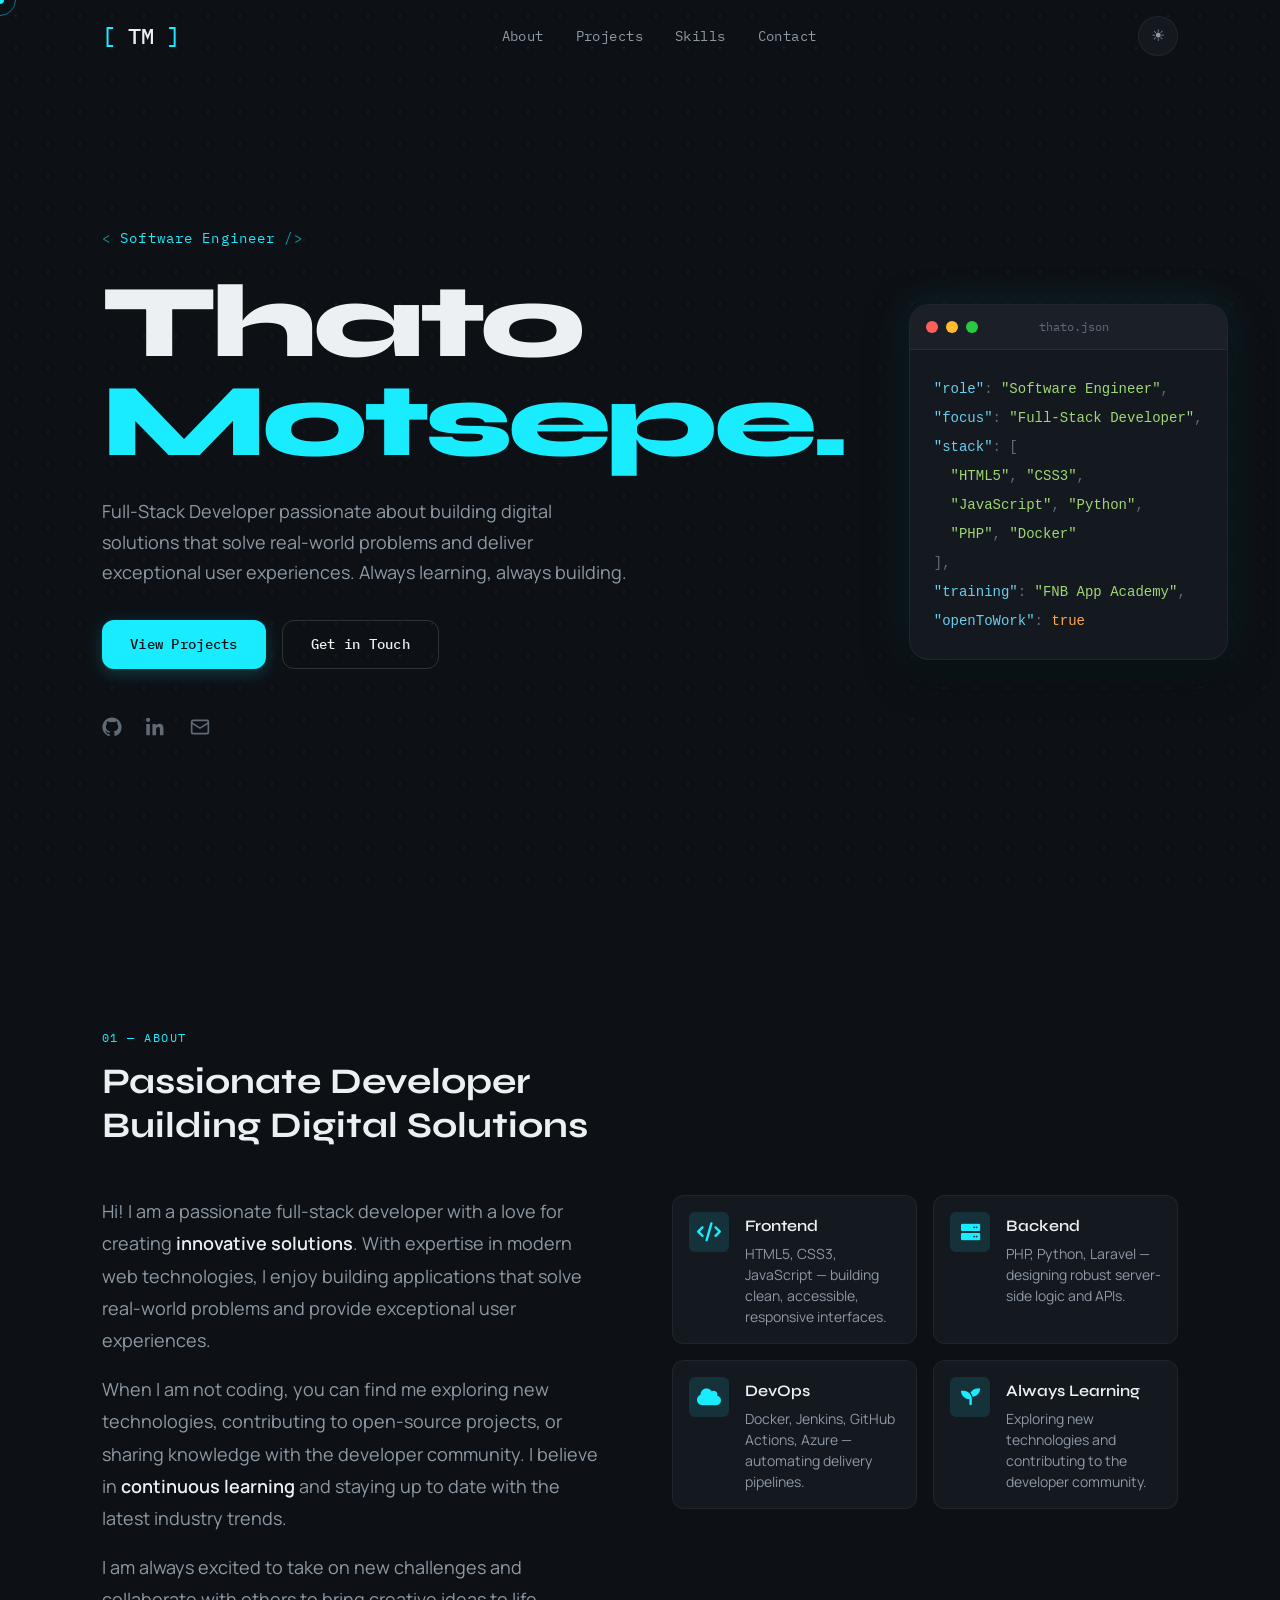
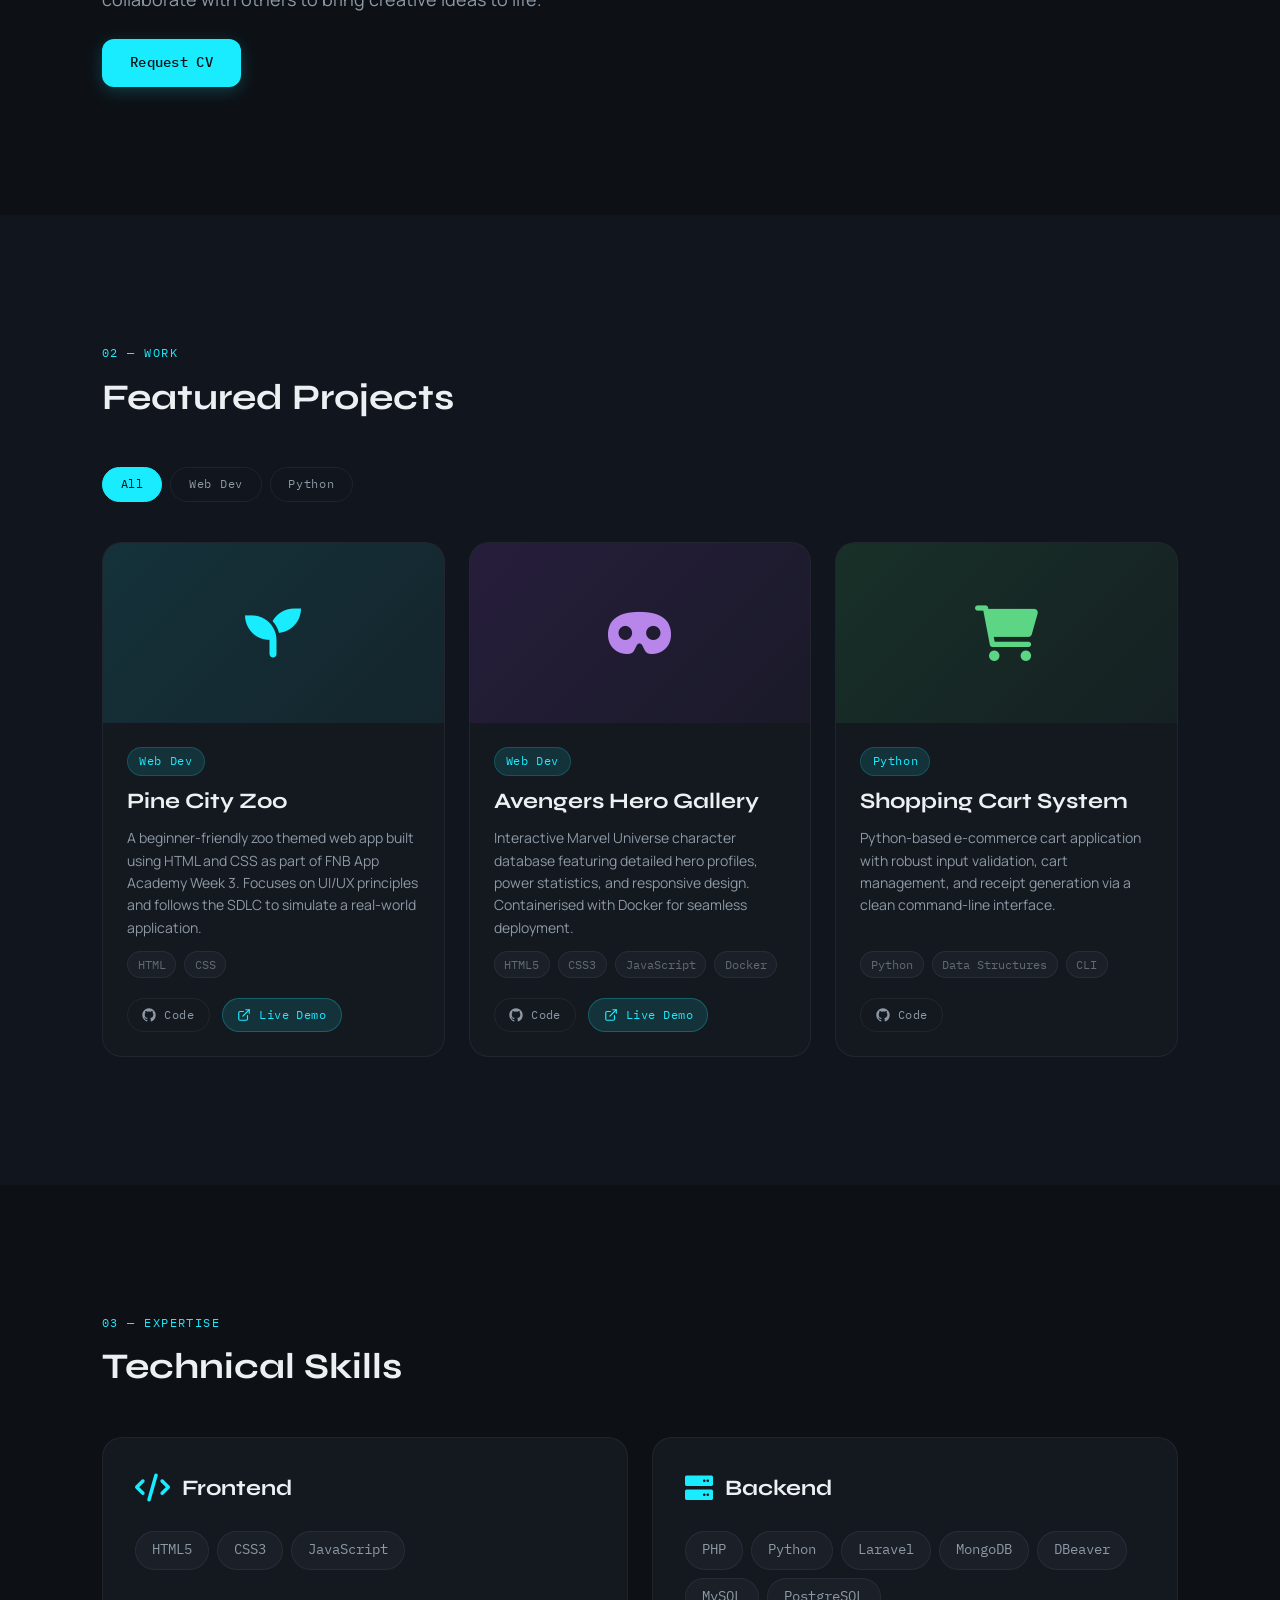
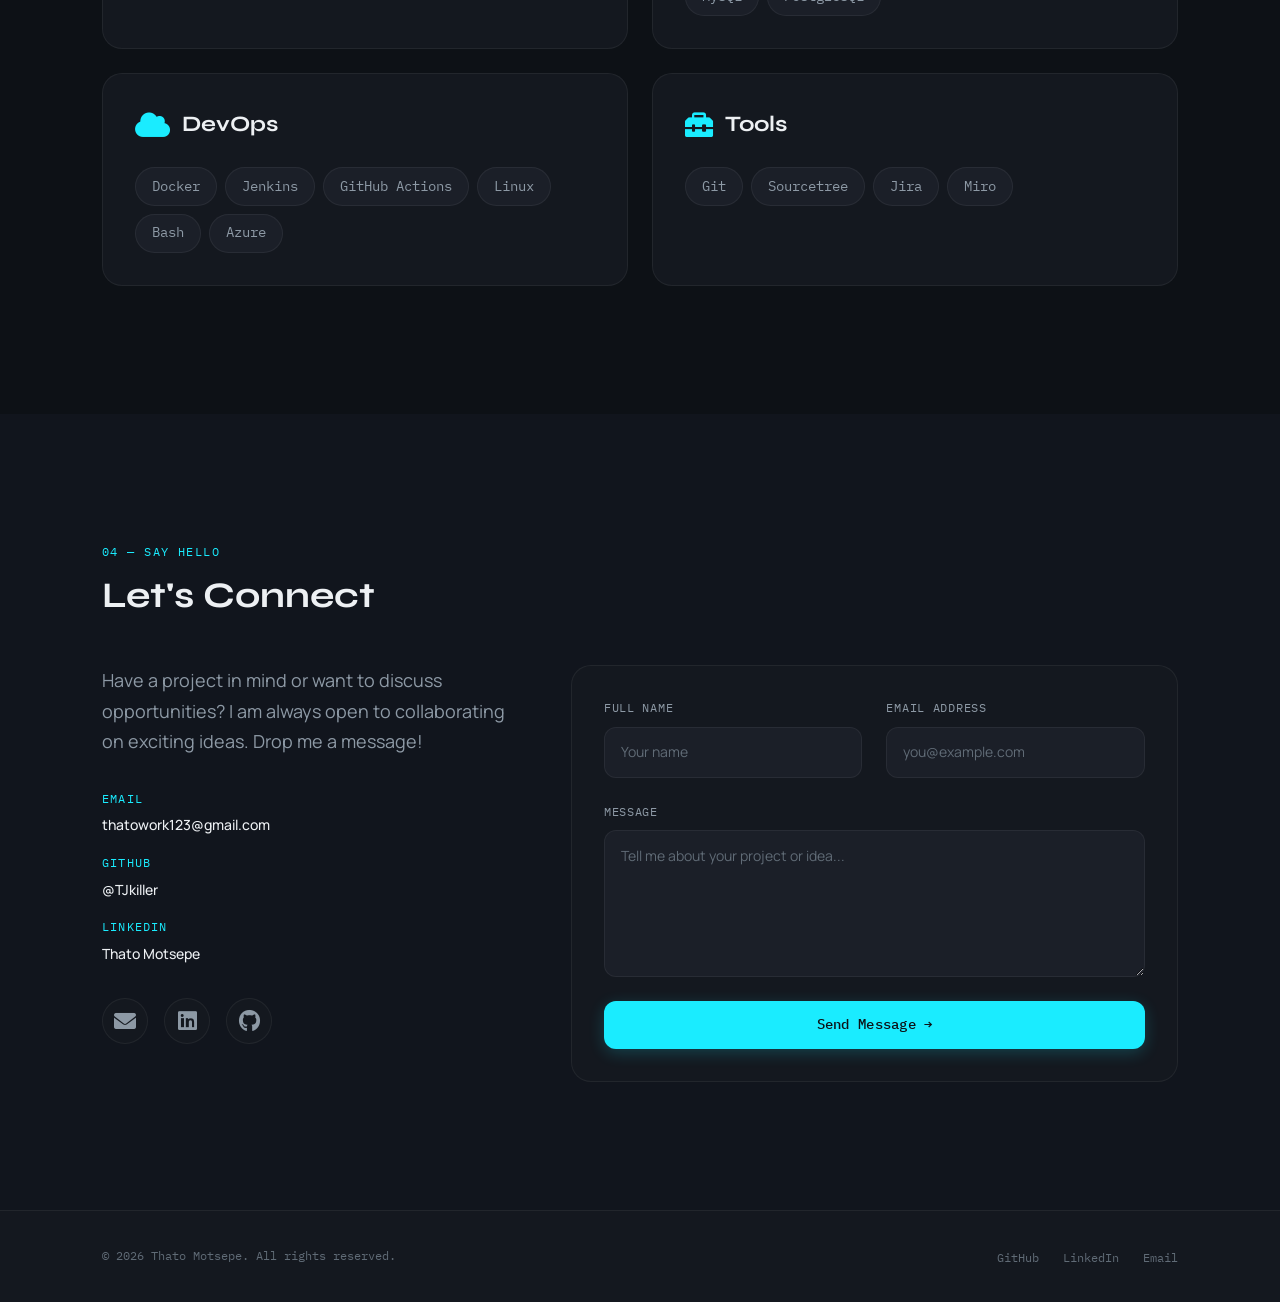
==== commit 3f5f197e: "Fixed style and js linking on html" ====
--- a/index.html
+++ b/index.html
@@ -15,7 +15,7 @@
   <link href="https://cdnjs.cloudflare.com/ajax/libs/font-awesome/6.0.0/css/all.min.css" rel="stylesheet" />
 
   <!-- Stylesheet -->
-  <link rel="stylesheet" href="./styles.css" />
+  <link rel="stylesheet" href="main.css" />
 </head>
 
 <body>
@@ -533,6 +533,6 @@
   <button class="scroll-top" id="scroll-top" aria-label="Scroll to top">&#8593;</button>
 
   <!-- Main script -->
-  <script src="./script.js"></script>
+  <script src="script.js"></script>
 </body>
 </html>
--- a/main.css
+++ b/main.css
@@ -0,0 +1,1291 @@
+/* ============================================================
+   styles.css — Thato Motsepe Portfolio
+   Structure: Same refined dark-first developer aesthetic as reference
+   Palette: Deep slate + electric cyan accent
+   Typography: Syne (display) + IBM Plex Mono (code) + Manrope (body)
+   ============================================================ */
+
+
+/* ============================================================
+   1. CSS CUSTOM PROPERTIES (DESIGN TOKENS)
+   ============================================================ */
+
+:root {
+  /* --- Colour palette (dark theme, default) --- */
+  --bg-base:        hsl(218, 25%, 7%);
+  --bg-surface:     hsl(218, 22%, 10%);
+  --bg-elevated:    hsl(218, 20%, 13%);
+  --bg-alt:         hsl(218, 25%, 9%);
+
+  --accent:         hsl(185, 100%, 55%);       /* electric cyan */
+  --accent-dim:     hsla(185, 100%, 55%, 0.12);
+  --accent-glow:    hsla(185, 100%, 55%, 0.07);
+
+  --text-primary:   hsl(210, 20%, 94%);
+  --text-secondary: hsl(210, 12%, 60%);
+  --text-muted:     hsl(210, 10%, 42%);
+
+  --border:         hsla(210, 20%, 100%, 0.06);
+  --border-hover:   hsla(210, 20%, 100%, 0.14);
+
+  /* --- Typography --- */
+  --ff-display: 'Syne', sans-serif;
+  --ff-body:    'Manrope', sans-serif;
+  --ff-mono:    'IBM Plex Mono', monospace;
+
+  /* --- Font sizes --- */
+  --fs-xs:   0.75rem;
+  --fs-sm:   0.875rem;
+  --fs-base: 1rem;
+  --fs-md:   1.125rem;
+  --fs-lg:   1.375rem;
+  --fs-xl:   1.75rem;
+  --fs-2xl:  2.25rem;
+  --fs-3xl:  3rem;
+  --fs-hero: clamp(3.5rem, 9vw, 6.5rem);
+
+  /* --- Spacing --- */
+  --space-1:  0.25rem;
+  --space-2:  0.5rem;
+  --space-3:  0.75rem;
+  --space-4:  1rem;
+  --space-6:  1.5rem;
+  --space-8:  2rem;
+  --space-10: 2.5rem;
+  --space-12: 3rem;
+  --space-16: 4rem;
+  --space-20: 5rem;
+  --space-24: 6rem;
+
+  /* --- Layout --- */
+  --max-width:  1140px;
+  --section-pad: clamp(5rem, 10vw, 8rem);
+
+  /* --- Shape & Effects --- */
+  --radius-sm:   6px;
+  --radius-md:   12px;
+  --radius-lg:   20px;
+  --radius-full: 9999px;
+
+  --shadow-sm:     0 1px 4px hsla(0,0%,0%,0.35);
+  --shadow-md:     0 4px 20px hsla(0,0%,0%,0.45);
+  --shadow-lg:     0 12px 40px hsla(0,0%,0%,0.55);
+  --shadow-accent: 0 0 40px hsla(185, 100%, 55%, 0.12);
+
+  --transition:      0.25s cubic-bezier(0.4, 0, 0.2, 1);
+  --transition-slow: 0.5s cubic-bezier(0.4, 0, 0.2, 1);
+}
+
+/* ============================================================
+   2. LIGHT THEME OVERRIDES
+   ============================================================ */
+
+[data-theme="light"] {
+  --bg-base:       hsl(200, 20%, 97%);
+  --bg-surface:    hsl(200, 18%, 92%);
+  --bg-elevated:   hsl(200, 15%, 87%);
+  --bg-alt:        hsl(200, 20%, 95%);
+
+  --accent:        hsl(185, 80%, 35%);
+  --accent-dim:    hsla(185, 80%, 35%, 0.1);
+  --accent-glow:   hsla(185, 80%, 35%, 0.06);
+
+  --text-primary:  hsl(218, 35%, 10%);
+  --text-secondary:hsl(218, 15%, 32%);
+  --text-muted:    hsl(218, 10%, 52%);
+
+  --border:        hsla(218, 20%, 0%, 0.07);
+  --border-hover:  hsla(218, 20%, 0%, 0.16);
+
+  --shadow-sm:     0 1px 4px hsla(0,0%,0%,0.06);
+  --shadow-md:     0 4px 20px hsla(0,0%,0%,0.1);
+  --shadow-lg:     0 12px 40px hsla(0,0%,0%,0.12);
+  --shadow-accent: 0 0 40px hsla(185, 80%, 35%, 0.1);
+}
+
+
+/* ============================================================
+   3. RESET & BASE
+   ============================================================ */
+
+*, *::before, *::after {
+  margin: 0;
+  padding: 0;
+  box-sizing: border-box;
+}
+
+html {
+  scroll-behavior: smooth;
+  font-size: 16px;
+}
+
+body {
+  font-family: var(--ff-body);
+  font-size: var(--fs-base);
+  line-height: 1.7;
+  color: var(--text-primary);
+  background: var(--bg-base);
+  overflow-x: hidden;
+}
+
+/* Smooth theme transitions on key properties */
+body,
+.site-header,
+.activity-card,
+.skill-category,
+.project-card,
+.contact-form,
+.site-footer {
+  transition: background-color var(--transition-slow),
+              border-color var(--transition-slow),
+              color var(--transition);
+}
+
+img, svg { display: block; max-width: 100%; }
+a   { color: inherit; text-decoration: none; }
+ul, ol { list-style: none; }
+button { cursor: pointer; font: inherit; border: none; background: none; }
+input, textarea { font: inherit; }
+
+::selection {
+  background: var(--accent);
+  color: hsl(218, 25%, 7%);
+}
+
+:focus-visible {
+  outline: 2px solid var(--accent);
+  outline-offset: 3px;
+  border-radius: var(--radius-sm);
+}
+
+
+/* ============================================================
+   4. SCROLLBAR
+   ============================================================ */
+
+::-webkit-scrollbar        { width: 5px; }
+::-webkit-scrollbar-track  { background: var(--bg-base); }
+::-webkit-scrollbar-thumb  { background: var(--border-hover); border-radius: var(--radius-full); }
+::-webkit-scrollbar-thumb:hover { background: var(--accent); }
+
+
+/* ============================================================
+   5. CUSTOM CURSOR (desktop only)
+   ============================================================ */
+
+.cursor,
+.cursor-ring {
+  position: fixed;
+  border-radius: var(--radius-full);
+  pointer-events: none;
+  z-index: 9999;
+  transform: translate(-50%, -50%);
+}
+
+.cursor {
+  width: 8px;
+  height: 8px;
+  background: var(--accent);
+}
+
+.cursor-ring {
+  width: 32px;
+  height: 32px;
+  border: 1.5px solid var(--accent);
+  opacity: 0.45;
+  transition: transform 0.15s ease, opacity var(--transition);
+}
+
+.cursor-ring.hovered {
+  transform: translate(-50%, -50%) scale(1.8);
+  opacity: 0.8;
+}
+
+@media (max-width: 768px) {
+  .cursor, .cursor-ring { display: none; }
+}
+
+
+/* ============================================================
+   6. HEADER / NAVIGATION
+   ============================================================ */
+
+.site-header {
+  position: fixed;
+  top: 0;
+  left: 0;
+  right: 0;
+  z-index: 100;
+  padding: var(--space-4) 0;
+  background: transparent;
+  transition: background var(--transition), box-shadow var(--transition), padding var(--transition);
+}
+
+.site-header.scrolled {
+  padding: var(--space-3) 0;
+  background: hsla(218, 25%, 7%, 0.88);
+  backdrop-filter: blur(18px);
+  -webkit-backdrop-filter: blur(18px);
+  box-shadow: 0 1px 0 var(--border);
+}
+
+[data-theme="light"] .site-header.scrolled {
+  background: hsla(200, 20%, 97%, 0.9);
+}
+
+.header-inner {
+  max-width: var(--max-width);
+  margin: 0 auto;
+  padding: 0 var(--space-8);
+  display: flex;
+  align-items: center;
+  justify-content: space-between;
+  gap: var(--space-8);
+}
+
+/* Logo */
+.logo {
+  font-family: var(--ff-mono);
+  font-size: var(--fs-lg);
+  font-weight: 500;
+  color: var(--text-primary);
+}
+
+.logo-bracket {
+  color: var(--accent);
+}
+
+/* Nav links */
+.nav-links ul {
+  display: flex;
+  gap: var(--space-8);
+  align-items: center;
+}
+
+.nav-link {
+  font-family: var(--ff-mono);
+  font-size: var(--fs-sm);
+  color: var(--text-secondary);
+  letter-spacing: 0.03em;
+  position: relative;
+  padding-bottom: 2px;
+  transition: color var(--transition);
+}
+
+.nav-link::after {
+  content: '';
+  position: absolute;
+  bottom: -2px;
+  left: 0;
+  width: 0;
+  height: 1px;
+  background: var(--accent);
+  transition: width var(--transition);
+}
+
+.nav-link:hover,
+.nav-link.active {
+  color: var(--text-primary);
+}
+
+.nav-link:hover::after,
+.nav-link.active::after {
+  width: 100%;
+}
+
+/* Header controls */
+.header-controls {
+  display: flex;
+  align-items: center;
+  gap: var(--space-4);
+}
+
+/* Theme toggle */
+.theme-toggle {
+  width: 40px;
+  height: 40px;
+  border-radius: var(--radius-full);
+  border: 1px solid var(--border);
+  background: var(--bg-surface);
+  color: var(--text-secondary);
+  display: flex;
+  align-items: center;
+  justify-content: center;
+  font-size: var(--fs-base);
+  transition: all var(--transition);
+}
+
+.theme-toggle:hover {
+  border-color: var(--accent);
+  color: var(--accent);
+  background: var(--accent-dim);
+}
+
+.theme-icon--dark  { display: block; }
+.theme-icon--light { display: none; }
+
+[data-theme="light"] .theme-icon--dark  { display: none; }
+[data-theme="light"] .theme-icon--light { display: block; }
+
+/* Burger button */
+.burger {
+  display: none;
+  flex-direction: column;
+  gap: 5px;
+  padding: var(--space-2);
+  width: 36px;
+}
+
+.burger span {
+  display: block;
+  height: 2px;
+  background: var(--text-primary);
+  border-radius: var(--radius-full);
+  transition: all var(--transition);
+  transform-origin: center;
+}
+
+.burger.open span:nth-child(1) { transform: translateY(7px) rotate(45deg); }
+.burger.open span:nth-child(2) { opacity: 0; transform: scaleX(0); }
+.burger.open span:nth-child(3) { transform: translateY(-7px) rotate(-45deg); }
+
+/* Mobile overlay */
+.mobile-overlay {
+  position: fixed;
+  inset: 0;
+  background: hsla(218, 25%, 4%, 0.82);
+  backdrop-filter: blur(4px);
+  z-index: 90;
+  opacity: 0;
+  visibility: hidden;
+  transition: all var(--transition);
+}
+
+.mobile-overlay.open {
+  opacity: 1;
+  visibility: visible;
+}
+
+
+/* ============================================================
+   7. LAYOUT HELPERS
+   ============================================================ */
+
+.section {
+  padding: var(--section-pad) 0;
+  position: relative;
+}
+
+.section--alt {
+  background: var(--bg-alt);
+}
+
+.section-inner {
+  max-width: var(--max-width);
+  margin: 0 auto;
+  padding: 0 var(--space-8);
+}
+
+.section-header {
+  margin-bottom: var(--space-12);
+}
+
+.section-label {
+  font-family: var(--ff-mono);
+  font-size: var(--fs-xs);
+  color: var(--accent);
+  letter-spacing: 0.12em;
+  text-transform: uppercase;
+  margin-bottom: var(--space-3);
+}
+
+.section-title {
+  font-family: var(--ff-display);
+  font-size: var(--fs-2xl);
+  font-weight: 700;
+  color: var(--text-primary);
+  line-height: 1.2;
+}
+
+
+/* ============================================================
+   8. BUTTONS
+   ============================================================ */
+
+.btn {
+  display: inline-flex;
+  align-items: center;
+  gap: var(--space-2);
+  padding: 0.75rem 1.75rem;
+  font-family: var(--ff-mono);
+  font-size: var(--fs-sm);
+  font-weight: 500;
+  letter-spacing: 0.02em;
+  border-radius: var(--radius-md);
+  transition: all var(--transition);
+}
+
+.btn--primary {
+  background: var(--accent);
+  color: hsl(218, 25%, 7%);
+  box-shadow: 0 4px 16px hsla(185, 100%, 55%, 0.2);
+}
+
+.btn--primary:hover {
+  transform: translateY(-2px);
+  box-shadow: 0 8px 24px hsla(185, 100%, 55%, 0.3);
+  filter: brightness(1.08);
+}
+
+.btn--ghost {
+  background: transparent;
+  color: var(--text-primary);
+  border: 1px solid var(--border-hover);
+}
+
+.btn--ghost:hover {
+  border-color: var(--accent);
+  color: var(--accent);
+  background: var(--accent-dim);
+  transform: translateY(-2px);
+}
+
+.btn--wide {
+  width: 100%;
+  justify-content: center;
+}
+
+.btn:disabled {
+  opacity: 0.5;
+  cursor: not-allowed;
+  transform: none !important;
+}
+
+.btn-icon {
+  display: inline-block;
+  transition: transform var(--transition);
+}
+
+.btn--primary:hover .btn-icon {
+  transform: translateX(4px);
+}
+
+.inline-link {
+  color: var(--accent);
+  border-bottom: 1px solid hsla(185, 100%, 55%, 0.3);
+  transition: border-color var(--transition);
+}
+
+.inline-link:hover { border-color: var(--accent); }
+
+
+/* ============================================================
+   9. HERO SECTION
+   ============================================================ */
+
+.hero {
+  min-height: 100vh;
+  display: grid;
+  grid-template-columns: 1fr 1fr;
+  align-items: center;
+  gap: var(--space-16);
+  max-width: var(--max-width);
+  margin: 0 auto;
+  padding: 8rem var(--space-8) var(--space-16);
+  position: relative;
+}
+
+/* Dot-grid background */
+.hero-grid {
+  position: fixed;
+  inset: 0;
+  z-index: -1;
+  background-image: radial-gradient(
+    circle,
+    hsla(185, 60%, 60%, 0.1) 1px,
+    transparent 1px
+  );
+  background-size: 32px 32px;
+  pointer-events: none;
+}
+
+[data-theme="light"] .hero-grid {
+  background-image: radial-gradient(
+    circle,
+    hsla(185, 40%, 20%, 0.06) 1px,
+    transparent 1px
+  );
+}
+
+/* Eyebrow */
+.hero-eyebrow {
+  font-family: var(--ff-mono);
+  font-size: var(--fs-sm);
+  color: var(--accent);
+  letter-spacing: 0.08em;
+  margin-bottom: var(--space-6);
+}
+
+.tag-bracket { opacity: 0.6; }
+
+/* Name */
+.hero-name {
+  font-family: var(--ff-display);
+  font-size: var(--fs-hero);
+  font-weight: 800;
+  line-height: 0.95;
+  letter-spacing: -0.04em;
+  color: var(--text-primary);
+  margin-bottom: var(--space-6);
+}
+
+.hero-name--accent { color: var(--accent); }
+
+/* Bio */
+.hero-bio {
+  font-size: var(--fs-md);
+  color: var(--text-secondary);
+  line-height: 1.7;
+  max-width: 48ch;
+  margin-bottom: var(--space-8);
+}
+
+/* CTA row */
+.hero-cta {
+  display: flex;
+  gap: var(--space-4);
+  flex-wrap: wrap;
+  margin-bottom: var(--space-12);
+}
+
+/* Social strip */
+.hero-socials {
+  display: flex;
+  gap: var(--space-6);
+  align-items: center;
+}
+
+.hero-socials a {
+  color: var(--text-muted);
+  transition: color var(--transition), transform var(--transition);
+}
+
+.hero-socials a:hover {
+  color: var(--accent);
+  transform: translateY(-3px);
+}
+
+/* Code window decoration */
+.hero-code-block {
+  display: flex;
+  justify-content: center;
+  align-items: center;
+}
+
+.code-window {
+  background: var(--bg-surface);
+  border: 1px solid var(--border);
+  border-radius: var(--radius-lg);
+  box-shadow: var(--shadow-lg), var(--shadow-accent);
+  overflow: hidden;
+  width: 100%;
+  max-width: 440px;
+}
+
+.code-window__titlebar {
+  display: flex;
+  align-items: center;
+  gap: var(--space-2);
+  padding: var(--space-3) var(--space-4);
+  background: var(--bg-elevated);
+  border-bottom: 1px solid var(--border);
+}
+
+.dot {
+  width: 12px;
+  height: 12px;
+  border-radius: var(--radius-full);
+}
+
+.dot--red    { background: #ff5f57; }
+.dot--yellow { background: #ffbd2e; }
+.dot--green  { background: #28ca41; }
+
+.code-window__filename {
+  font-family: var(--ff-mono);
+  font-size: var(--fs-xs);
+  color: var(--text-muted);
+  margin-left: auto;
+  margin-right: auto;
+  padding-right: 48px;
+}
+
+.code-window__body {
+  padding: var(--space-6);
+  font-family: var(--ff-mono);
+  font-size: var(--fs-sm);
+  line-height: 2;
+  overflow-x: auto;
+}
+
+/* Syntax highlight colours */
+.c-key   { color: hsl(195, 80%, 68%); }
+.c-str   { color: hsl(95, 55%, 65%); }
+.c-bool  { color: hsl(30, 100%, 65%); }
+.c-punct { color: var(--text-muted); }
+
+[data-theme="light"] .c-key  { color: hsl(195, 60%, 30%); }
+[data-theme="light"] .c-str  { color: hsl(120, 40%, 32%); }
+[data-theme="light"] .c-bool { color: hsl(30, 80%, 38%); }
+
+
+/* ============================================================
+   10. ABOUT SECTION
+   ============================================================ */
+
+.about-grid {
+  display: grid;
+  grid-template-columns: 1fr 1fr;
+  gap: var(--space-16);
+  align-items: start;
+}
+
+.about-text p {
+  color: var(--text-secondary);
+  font-size: var(--fs-md);
+  line-height: 1.8;
+  margin-bottom: var(--space-4);
+}
+
+.about-text p strong {
+  color: var(--text-primary);
+  font-weight: 600;
+}
+
+.about-text p:last-of-type { margin-bottom: 0; }
+
+/* Activity / interest cards */
+.activity-cards {
+  display: grid;
+  grid-template-columns: 1fr 1fr;
+  gap: var(--space-4);
+}
+
+.activity-card {
+  display: flex;
+  gap: var(--space-4);
+  align-items: flex-start;
+  background: var(--bg-surface);
+  border: 1px solid var(--border);
+  border-radius: var(--radius-md);
+  padding: var(--space-4);
+  transition: border-color var(--transition), box-shadow var(--transition);
+}
+
+.activity-card:hover {
+  border-color: var(--accent);
+  box-shadow: var(--shadow-sm), 0 0 0 1px var(--accent-dim);
+}
+
+.activity-card__icon {
+  flex-shrink: 0;
+  width: 40px;
+  height: 40px;
+  border-radius: var(--radius-sm);
+  background: var(--accent-dim);
+  display: flex;
+  align-items: center;
+  justify-content: center;
+}
+
+.activity-card h3 {
+  font-family: var(--ff-display);
+  font-size: var(--fs-base);
+  font-weight: 600;
+  color: var(--text-primary);
+  margin-bottom: var(--space-1);
+}
+
+.activity-card p {
+  font-size: var(--fs-sm);
+  color: var(--text-secondary);
+  line-height: 1.5;
+}
+
+
+/* ============================================================
+   11. PROJECTS
+   ============================================================ */
+
+/* Filter bar */
+.filter-bar {
+  display: flex;
+  gap: var(--space-2);
+  flex-wrap: wrap;
+  margin-bottom: var(--space-10);
+}
+
+.filter-btn {
+  font-family: var(--ff-mono);
+  font-size: var(--fs-xs);
+  letter-spacing: 0.06em;
+  color: var(--text-secondary);
+  border: 1px solid var(--border);
+  border-radius: var(--radius-full);
+  padding: 0.4rem 1.1rem;
+  transition: all var(--transition);
+}
+
+.filter-btn:hover {
+  border-color: var(--accent);
+  color: var(--accent);
+}
+
+.filter-btn.active {
+  background: var(--accent);
+  color: hsl(218, 25%, 7%);
+  border-color: var(--accent);
+}
+
+/* Project grid */
+.projects-grid {
+  display: grid;
+  grid-template-columns: repeat(3, 1fr);
+  gap: var(--space-6);
+}
+
+.project-card {
+  border-radius: var(--radius-lg);
+  overflow: hidden;
+  background: var(--bg-surface);
+  border: 1px solid var(--border);
+  transition: transform var(--transition), border-color var(--transition), box-shadow var(--transition);
+}
+
+.project-card:hover {
+  transform: translateY(-6px);
+  border-color: var(--accent);
+  box-shadow: var(--shadow-lg), var(--shadow-accent);
+}
+
+.project-card.hidden { display: none; }
+
+.project-card__inner {
+  display: flex;
+  flex-direction: column;
+  height: 100%;
+}
+
+/* Icon-based image placeholder */
+.project-card__image {
+  height: 180px;
+  display: flex;
+  align-items: center;
+  justify-content: center;
+  background: linear-gradient(135deg, var(--accent-dim), hsla(185, 100%, 55%, 0.06));
+  font-size: 3.5rem;
+  color: var(--accent);
+  transition: background var(--transition-slow);
+}
+
+.project-card__image--purple {
+  background: linear-gradient(135deg, hsla(270, 70%, 55%, 0.15), hsla(270, 70%, 55%, 0.05));
+  color: hsl(270, 70%, 72%);
+}
+
+.project-card__image--green {
+  background: linear-gradient(135deg, hsla(140, 60%, 45%, 0.15), hsla(140, 60%, 45%, 0.05));
+  color: hsl(140, 60%, 60%);
+}
+
+.project-card:hover .project-card__image {
+  background: linear-gradient(135deg, var(--accent-dim), hsla(185, 100%, 55%, 0.1));
+}
+
+.project-card__content {
+  padding: var(--space-6);
+  flex: 1;
+  display: flex;
+  flex-direction: column;
+  gap: var(--space-3);
+}
+
+.project-card__meta { display: flex; gap: var(--space-2); }
+
+.project-badge {
+  font-family: var(--ff-mono);
+  font-size: var(--fs-xs);
+  color: var(--accent);
+  background: var(--accent-dim);
+  border: 1px solid hsla(185, 100%, 55%, 0.18);
+  padding: 0.2rem 0.7rem;
+  border-radius: var(--radius-full);
+  letter-spacing: 0.05em;
+}
+
+.project-card h3 {
+  font-family: var(--ff-display);
+  font-size: var(--fs-lg);
+  font-weight: 700;
+  color: var(--text-primary);
+  line-height: 1.25;
+}
+
+.project-card p {
+  font-size: var(--fs-sm);
+  color: var(--text-secondary);
+  line-height: 1.6;
+  flex: 1;
+}
+
+.project-card__tags {
+  display: flex;
+  gap: var(--space-2);
+  flex-wrap: wrap;
+}
+
+.project-card__tags span {
+  font-family: var(--ff-mono);
+  font-size: var(--fs-xs);
+  color: var(--text-muted);
+  background: var(--bg-elevated);
+  border: 1px solid var(--border);
+  padding: 0.15rem 0.6rem;
+  border-radius: var(--radius-full);
+}
+
+/* Project link buttons */
+.project-card__links {
+  display: flex;
+  gap: var(--space-3);
+  flex-wrap: wrap;
+  margin-top: var(--space-2);
+}
+
+.project-link {
+  display: inline-flex;
+  align-items: center;
+  gap: var(--space-2);
+  font-family: var(--ff-mono);
+  font-size: var(--fs-xs);
+  color: var(--text-secondary);
+  border: 1px solid var(--border);
+  border-radius: var(--radius-full);
+  padding: 0.35rem 0.9rem;
+  transition: all var(--transition);
+  letter-spacing: 0.04em;
+}
+
+.project-link:hover {
+  border-color: var(--accent);
+  color: var(--accent);
+  background: var(--accent-dim);
+}
+
+.project-link--accent {
+  color: var(--accent);
+  border-color: hsla(185, 100%, 55%, 0.25);
+  background: var(--accent-dim);
+}
+
+.project-link--accent:hover {
+  background: var(--accent);
+  color: hsl(218, 25%, 7%);
+  border-color: var(--accent);
+}
+
+
+/* ============================================================
+   12. SKILLS
+   ============================================================ */
+
+.skills-grid {
+  display: grid;
+  grid-template-columns: repeat(2, 1fr);
+  gap: var(--space-6);
+}
+
+.skill-category {
+  background: var(--bg-surface);
+  border: 1px solid var(--border);
+  border-radius: var(--radius-lg);
+  padding: var(--space-8);
+  transition: border-color var(--transition), box-shadow var(--transition);
+}
+
+.skill-category:hover {
+  border-color: var(--accent);
+  box-shadow: var(--shadow-md);
+}
+
+.skill-category__heading {
+  font-family: var(--ff-display);
+  font-size: var(--fs-lg);
+  font-weight: 700;
+  color: var(--text-primary);
+  display: flex;
+  align-items: center;
+  gap: var(--space-3);
+  margin-bottom: var(--space-6);
+}
+
+.skill-category__heading i {
+  color: var(--accent);
+  font-size: var(--fs-xl);
+}
+
+.skill-items {
+  display: flex;
+  flex-wrap: wrap;
+  gap: var(--space-2);
+}
+
+.skill-item {
+  font-family: var(--ff-mono);
+  font-size: var(--fs-sm);
+  color: var(--text-secondary);
+  background: var(--bg-elevated);
+  border: 1px solid var(--border);
+  border-radius: var(--radius-full);
+  padding: 0.4rem 1rem;
+  transition: all var(--transition);
+}
+
+.skill-item:hover {
+  background: var(--accent-dim);
+  border-color: var(--accent);
+  color: var(--accent);
+  transform: translateY(-2px);
+}
+
+
+/* ============================================================
+   13. CONTACT
+   ============================================================ */
+
+.contact-grid {
+  display: grid;
+  grid-template-columns: 1fr 1.5fr;
+  gap: var(--space-16);
+  align-items: start;
+}
+
+.contact-info__lead {
+  font-size: var(--fs-md);
+  color: var(--text-secondary);
+  line-height: 1.7;
+  margin-bottom: var(--space-8);
+}
+
+.contact-details {
+  display: flex;
+  flex-direction: column;
+  gap: var(--space-4);
+  margin-bottom: var(--space-8);
+}
+
+.contact-details li {
+  display: flex;
+  flex-direction: column;
+  gap: var(--space-1);
+}
+
+.contact-details__label {
+  font-family: var(--ff-mono);
+  font-size: var(--fs-xs);
+  color: var(--accent);
+  letter-spacing: 0.1em;
+  text-transform: uppercase;
+}
+
+.contact-details__value {
+  font-size: var(--fs-sm);
+  color: var(--text-primary);
+  font-weight: 500;
+}
+
+a.contact-details__value:hover { color: var(--accent); }
+
+/* Social icon strip */
+.contact-socials {
+  display: flex;
+  gap: var(--space-4);
+}
+
+.social-icon-link {
+  width: 46px;
+  height: 46px;
+  display: flex;
+  align-items: center;
+  justify-content: center;
+  background: var(--bg-surface);
+  border: 1px solid var(--border);
+  border-radius: var(--radius-full);
+  color: var(--text-secondary);
+  font-size: var(--fs-lg);
+  transition: all var(--transition);
+}
+
+.social-icon-link:hover {
+  background: var(--accent-dim);
+  border-color: var(--accent);
+  color: var(--accent);
+  transform: translateY(-4px);
+}
+
+/* Contact form */
+.contact-form {
+  background: var(--bg-surface);
+  border: 1px solid var(--border);
+  border-radius: var(--radius-lg);
+  padding: var(--space-8);
+}
+
+.form-row {
+  display: grid;
+  grid-template-columns: 1fr 1fr;
+  gap: var(--space-6);
+  margin-bottom: var(--space-6);
+}
+
+.form-group {
+  display: flex;
+  flex-direction: column;
+  gap: var(--space-2);
+  margin-bottom: var(--space-6);
+}
+
+.form-row .form-group { margin-bottom: 0; }
+
+label {
+  font-family: var(--ff-mono);
+  font-size: var(--fs-xs);
+  color: var(--text-secondary);
+  letter-spacing: 0.06em;
+  text-transform: uppercase;
+}
+
+input, textarea {
+  background: var(--bg-elevated);
+  border: 1px solid var(--border);
+  border-radius: var(--radius-md);
+  padding: 0.8rem 1rem;
+  color: var(--text-primary);
+  font-size: var(--fs-sm);
+  width: 100%;
+  transition: border-color var(--transition), box-shadow var(--transition);
+}
+
+input::placeholder, textarea::placeholder { color: var(--text-muted); }
+
+input:focus, textarea:focus {
+  outline: none;
+  border-color: var(--accent);
+  box-shadow: 0 0 0 3px var(--accent-glow);
+}
+
+textarea { resize: vertical; min-height: 120px; }
+
+
+/* ============================================================
+   14. FOOTER
+   ============================================================ */
+
+.site-footer {
+  padding: var(--space-8) 0;
+  border-top: 1px solid var(--border);
+  background: var(--bg-surface);
+}
+
+.site-footer__inner {
+  max-width: var(--max-width);
+  margin: 0 auto;
+  padding: 0 var(--space-8);
+  display: flex;
+  align-items: center;
+  justify-content: space-between;
+  gap: var(--space-4);
+  flex-wrap: wrap;
+}
+
+.site-footer__copy {
+  font-family: var(--ff-mono);
+  font-size: var(--fs-xs);
+  color: var(--text-muted);
+}
+
+.site-footer__links {
+  display: flex;
+  gap: var(--space-6);
+}
+
+.site-footer__links a {
+  font-family: var(--ff-mono);
+  font-size: var(--fs-xs);
+  color: var(--text-muted);
+  transition: color var(--transition);
+}
+
+.site-footer__links a:hover { color: var(--accent); }
+
+
+/* ============================================================
+   15. SCROLL-TO-TOP
+   ============================================================ */
+
+.scroll-top {
+  position: fixed;
+  bottom: var(--space-8);
+  right: var(--space-8);
+  width: 44px;
+  height: 44px;
+  background: var(--bg-elevated);
+  border: 1px solid var(--border);
+  border-radius: var(--radius-full);
+  color: var(--text-secondary);
+  font-size: var(--fs-base);
+  display: flex;
+  align-items: center;
+  justify-content: center;
+  z-index: 50;
+  opacity: 0;
+  visibility: hidden;
+  transform: translateY(12px);
+  transition: all var(--transition);
+  box-shadow: var(--shadow-md);
+}
+
+.scroll-top.visible {
+  opacity: 1;
+  visibility: visible;
+  transform: translateY(0);
+}
+
+.scroll-top:hover {
+  background: var(--accent);
+  color: hsl(218, 25%, 7%);
+  border-color: var(--accent);
+  transform: translateY(-2px);
+}
+
+
+/* ============================================================
+   16. SCROLL-REVEAL ANIMATIONS
+   ============================================================ */
+
+[data-animate] {
+  opacity: 0;
+  transform: translateY(22px);
+  transition: opacity 0.6s ease, transform 0.6s ease;
+}
+
+[data-animate].revealed {
+  opacity: 1;
+  transform: none;
+}
+
+
+/* ============================================================
+   17. RESPONSIVE — TABLET (≤ 1024px)
+   ============================================================ */
+
+@media (max-width: 1024px) {
+  .hero {
+    grid-template-columns: 1fr;
+    gap: var(--space-12);
+    text-align: center;
+    padding-top: 7rem;
+  }
+
+  .hero-bio    { margin-left: auto; margin-right: auto; }
+  .hero-cta    { justify-content: center; }
+  .hero-socials { justify-content: center; }
+  .hero-code-block { order: -1; }
+  .code-window { max-width: 380px; margin: 0 auto; }
+
+  .about-grid { grid-template-columns: 1fr; gap: var(--space-10); }
+
+  .projects-grid { grid-template-columns: repeat(2, 1fr); }
+
+  .skills-grid { grid-template-columns: 1fr 1fr; }
+
+  .contact-grid { grid-template-columns: 1fr; gap: var(--space-10); }
+}
+
+
+/* ============================================================
+   18. RESPONSIVE — MOBILE (≤ 768px)
+   ============================================================ */
+
+@media (max-width: 768px) {
+  :root {
+    --fs-hero: 3rem;
+    --section-pad: 4rem;
+  }
+
+  .header-inner { padding: 0 var(--space-6); }
+
+  /* Mobile nav drawer */
+  .nav-links {
+    position: fixed;
+    top: 0;
+    right: -100%;
+    width: 72vw;
+    max-width: 300px;
+    height: 100vh;
+    background: var(--bg-surface);
+    border-left: 1px solid var(--border);
+    padding: 6rem var(--space-8) var(--space-8);
+    transition: right var(--transition-slow);
+    z-index: 95;
+  }
+
+  .nav-links.open {
+    right: 0;
+    box-shadow: var(--shadow-lg);
+  }
+
+  .nav-links ul {
+    flex-direction: column;
+    gap: var(--space-6);
+  }
+
+  .nav-link {
+    font-size: var(--fs-lg);
+    color: var(--text-primary);
+  }
+
+  .burger { display: flex; }
+
+  .section-inner { padding: 0 var(--space-6); }
+
+  .activity-cards { grid-template-columns: 1fr; }
+
+  .projects-grid { grid-template-columns: 1fr; }
+
+  .skills-grid { grid-template-columns: 1fr; }
+
+  .form-row { grid-template-columns: 1fr; }
+
+  .site-footer__inner {
+    flex-direction: column;
+    text-align: center;
+    gap: var(--space-3);
+  }
+
+  .scroll-top {
+    bottom: var(--space-4);
+    right: var(--space-4);
+    width: 40px;
+    height: 40px;
+  }
+}
+
+/* ============================================================
+   19. PRINT
+   ============================================================ */
+
+@media print {
+  .site-header, .scroll-top, .cursor, .cursor-ring { display: none; }
+  body { background: #fff; color: #000; }
+}
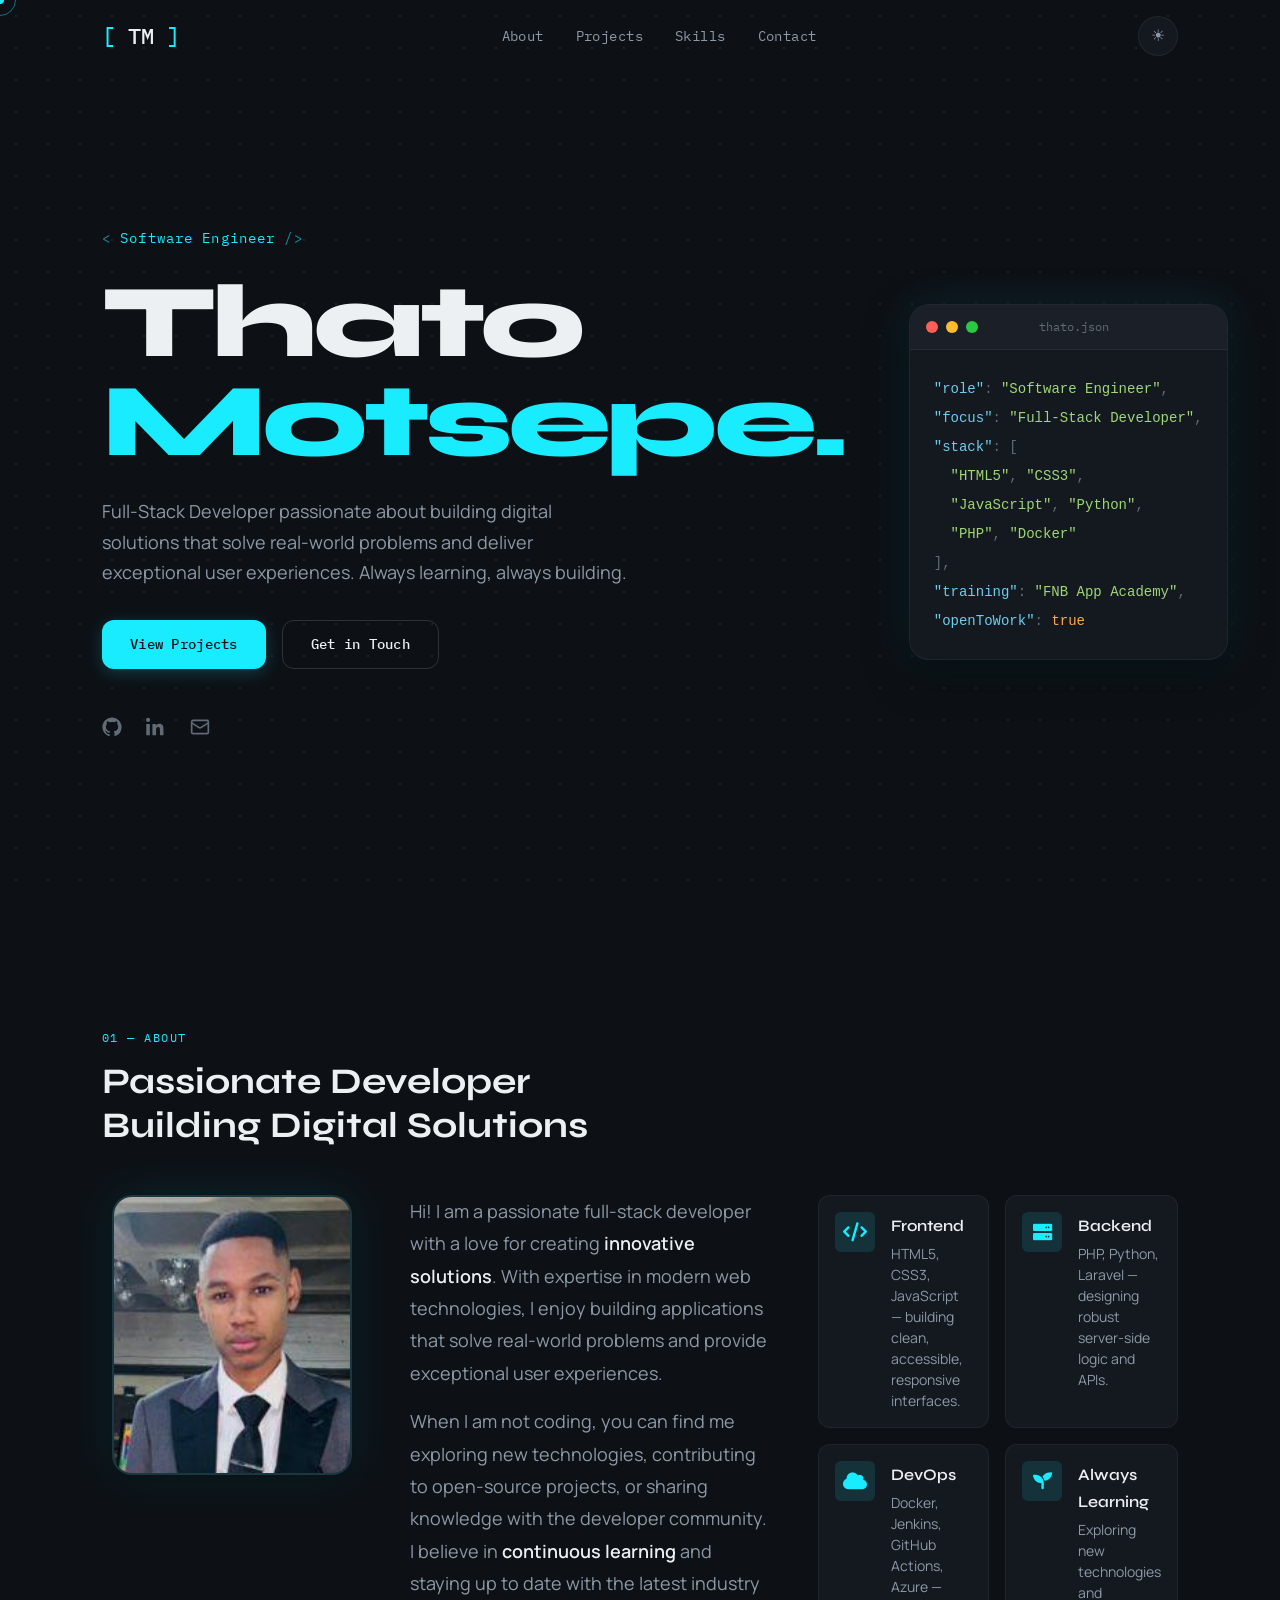
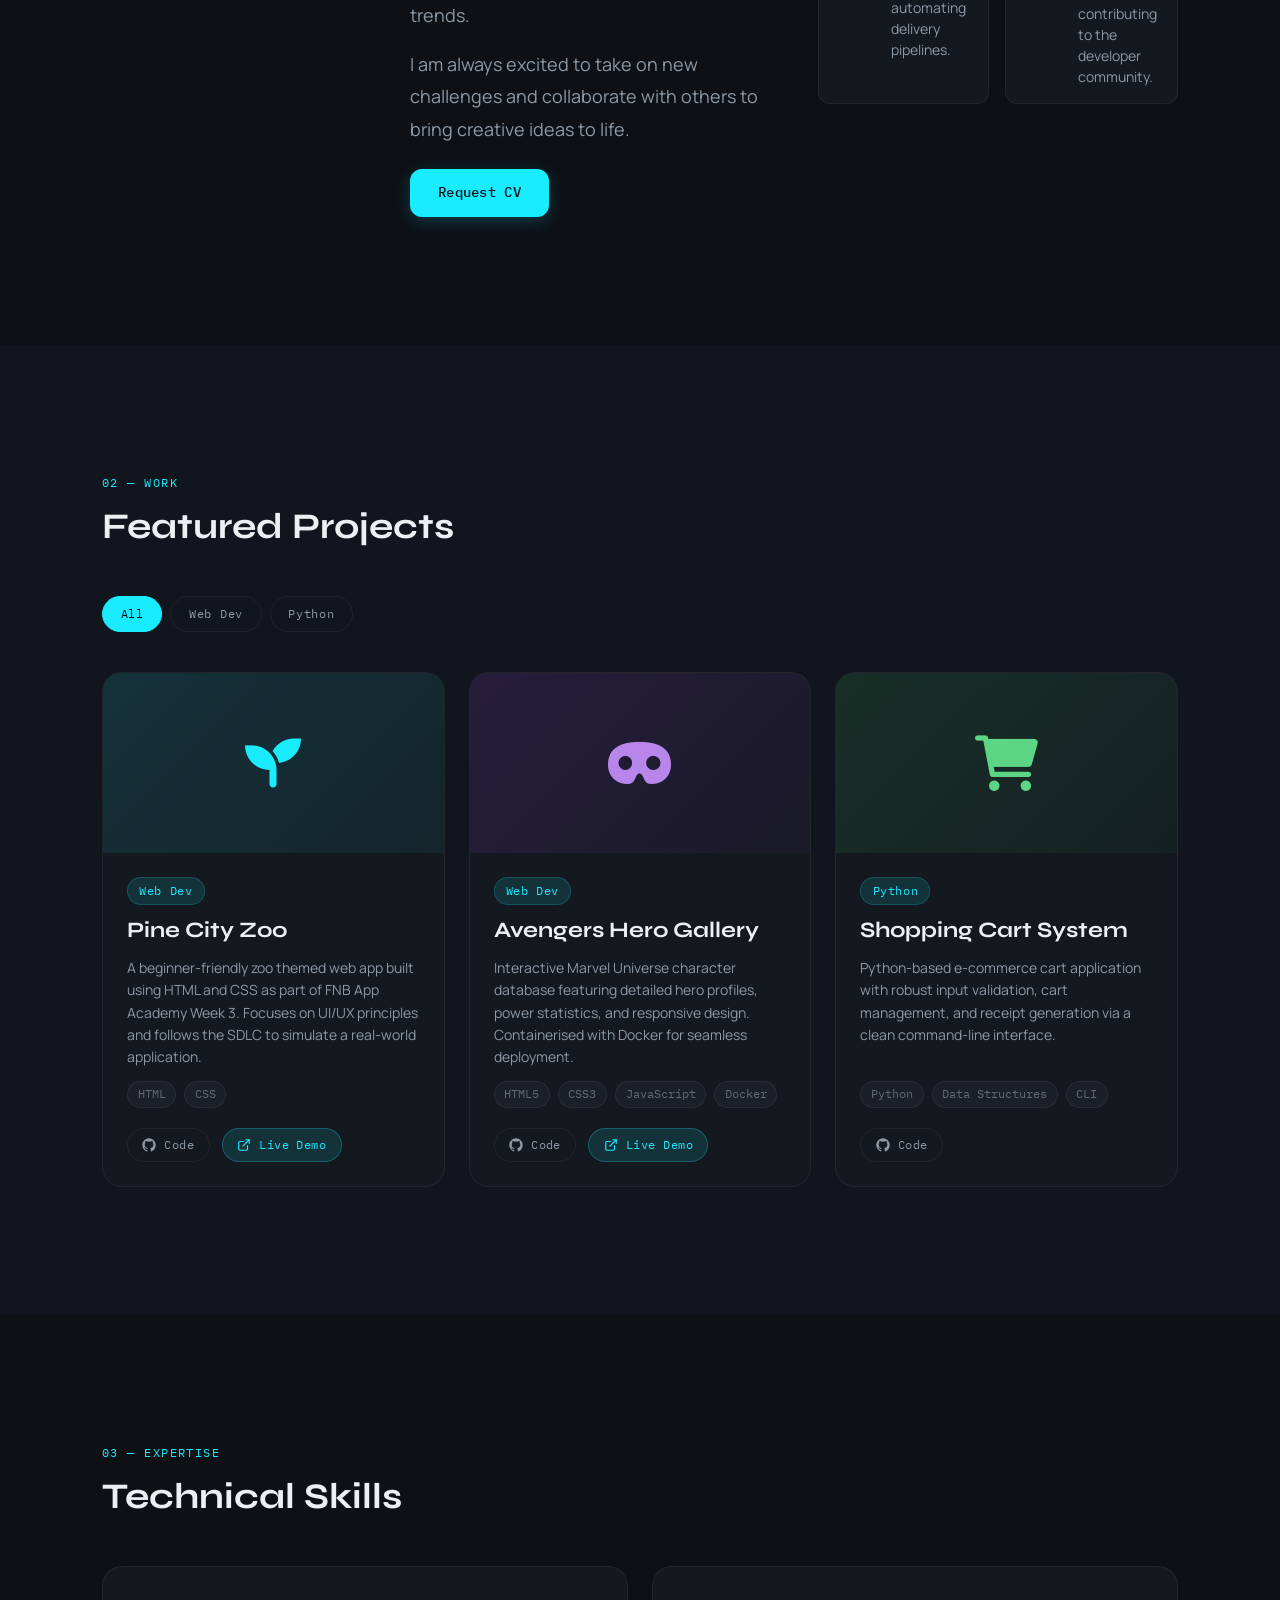
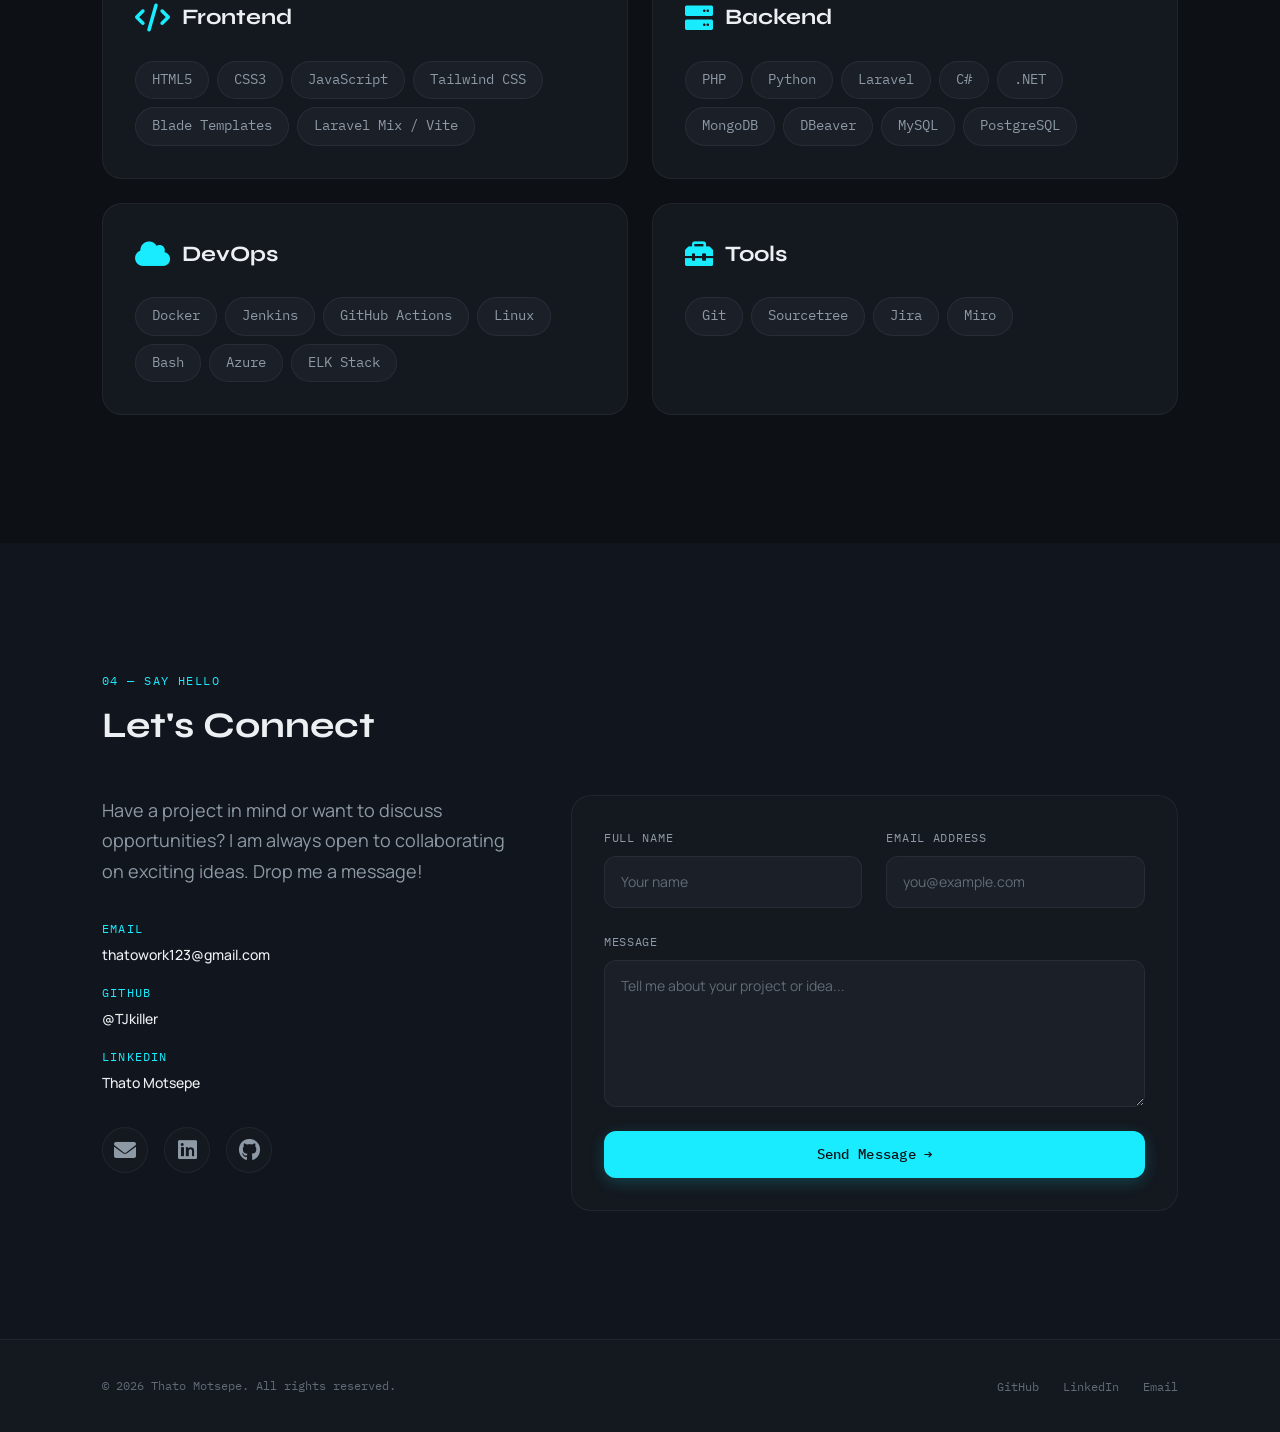
==== commit bea04477: "Added a picture on index and changed styling on about us" ====
--- a/index.html
+++ b/index.html
@@ -115,7 +115,7 @@
             </a>
           </li>
           <li>
-            <a href="mailto:thatowork123@gmail.com" aria-label="Email">
+            <a href="/cdn-cgi/l/email-protection#15617d74617a627a677e242726557278747c793b767a78" aria-label="Email">
               <!-- Email icon -->
               <svg width="20" height="20" viewBox="0 0 24 24" fill="none" stroke="currentColor" stroke-width="2" stroke-linecap="round" stroke-linejoin="round"><rect x="2" y="4" width="20" height="16" rx="2"/><path d="m22 7-8.97 5.7a1.94 1.94 0 0 1-2.06 0L2 7"/></svg>
             </a>
@@ -158,6 +158,25 @@
         </header>
 
         <div class="about-grid">
+
+          <!-- Profile photo -->
+          <div class="about-photo" data-animate="fade-up">
+            <div class="about-photo__frame">
+              <!--
+                Replace the src below with the path to your actual photo.
+                e.g. src="./assets/images/thato.jpg" // when you want to add an image here 
+              -->
+              <img src="[data-uri]"
+                alt="Thato Motsepe"
+                class="about-photo__img"
+                onerror="this.parentElement.classList.add('about-photo__frame--placeholder')"
+              />
+              <div class="about-photo__placeholder" aria-hidden="true">
+                <i class="fas fa-user"></i>
+                <span>Your Photo Here</span>
+              </div>
+            </div>
+          </div>
 
           <!-- Bio text -->
           <div class="about-text" data-animate="fade-up" data-delay="100">
@@ -362,9 +381,12 @@
               Frontend
             </h3>
             <div class="skill-items">
-              <span class="skill-item">HTML5</span>
-              <span class="skill-item">CSS3</span>
-              <span class="skill-item">JavaScript</span>
+            <span class="skill-item">HTML5</span>
+            <span class="skill-item">CSS3</span>
+            <span class="skill-item">JavaScript</span>
+            <span class="skill-item">Tailwind CSS</span>
+            <span class="skill-item">Blade Templates</span>
+            <span class="skill-item">Laravel Mix / Vite</span>
             </div>
           </div>
 
@@ -377,6 +399,8 @@
               <span class="skill-item">PHP</span>
               <span class="skill-item">Python</span>
               <span class="skill-item">Laravel</span>
+              <span class="skill-item">C#</span>
+              <span class="skill-item">.NET</span>
               <span class="skill-item">MongoDB</span>
               <span class="skill-item">DBeaver</span>
               <span class="skill-item">MySQL</span>
@@ -396,6 +420,8 @@
               <span class="skill-item">Linux</span>
               <span class="skill-item">Bash</span>
               <span class="skill-item">Azure</span>
+                <span class="skill-item"> ELK Stack</span>
+              
             </div>
           </div>
 
@@ -440,7 +466,7 @@
             <ul class="contact-details">
               <li>
                 <span class="contact-details__label">Email</span>
-                <a href="mailto:thatowork123@gmail.com" class="contact-details__value">thatowork123@gmail.com</a>
+                 <a href="mailto:thatowork123@gmail.com" class="contact-details__value">thatowork123@gmail.com</a>
               </li>
               <li>
                 <span class="contact-details__label">GitHub</span>
@@ -454,11 +480,10 @@
 
             <!-- Social icon strip -->
             <ul class="contact-socials">
-              <li>
+             <li>
                 <a href="mailto:thatowork123@gmail.com" class="social-icon-link" aria-label="Email">
                   <i class="fas fa-envelope"></i>
                 </a>
-              </li>
               <li>
                 <a href="https://linkedin.com/in/thato-motsepe-7a61232b8" target="_blank" rel="noopener" class="social-icon-link" aria-label="LinkedIn">
                   <i class="fab fa-linkedin"></i>
@@ -535,4 +560,5 @@
   <!-- Main script -->
   <script src="script.js"></script>
 </body>
-</html>+</html>
+
--- a/main.css
+++ b/main.css
@@ -645,9 +645,76 @@
 
 .about-grid {
   display: grid;
-  grid-template-columns: 1fr 1fr;
-  gap: var(--space-16);
+  grid-template-columns: 260px 1fr 1fr;
+  gap: var(--space-12);
   align-items: start;
+}
+
+/* --- Profile photo --- */
+.about-photo {
+  display: flex;
+  justify-content: center;
+}
+
+.about-photo__frame {
+  position: relative;
+  width: 240px;
+  height: 280px;
+  border-radius: var(--radius-lg);
+  overflow: hidden;
+  border: 2px solid var(--accent-dim);
+  box-shadow: var(--shadow-md), var(--shadow-accent);
+  background: var(--bg-elevated);
+  transition: border-color var(--transition), box-shadow var(--transition);
+}
+
+.about-photo__frame:hover {
+  border-color: var(--accent);
+  box-shadow: var(--shadow-lg), var(--shadow-accent);
+}
+
+/* The actual photo */
+.about-photo__img {
+  width: 100%;
+  height: 100%;
+  object-fit: cover;
+  object-position: center top;
+  display: block;
+  position: relative;
+  z-index: 2;
+}
+
+/* Fallback placeholder — shown when image is missing */
+.about-photo__placeholder {
+  position: absolute;
+  inset: 0;
+  display: none; /* hidden by default; shown via JS onerror */
+  flex-direction: column;
+  align-items: center;
+  justify-content: center;
+  gap: var(--space-3);
+  background: var(--bg-elevated);
+  color: var(--text-muted);
+  font-family: var(--ff-mono);
+  font-size: var(--fs-xs);
+  letter-spacing: 0.06em;
+  border: 2px dashed var(--border-hover);
+  border-radius: var(--radius-lg);
+}
+
+.about-photo__placeholder i {
+  font-size: 3rem;
+  color: var(--accent);
+  opacity: 0.4;
+}
+
+/* When image fails to load, show the placeholder */
+.about-photo__frame--placeholder .about-photo__img {
+  display: none;
+}
+
+.about-photo__frame--placeholder .about-photo__placeholder {
+  display: flex;
 }
 
 .about-text p {
@@ -1203,7 +1270,21 @@
   .hero-code-block { order: -1; }
   .code-window { max-width: 380px; margin: 0 auto; }
 
-  .about-grid { grid-template-columns: 1fr; gap: var(--space-10); }
+  .about-grid {
+    grid-template-columns: 1fr 1fr;
+    gap: var(--space-10);
+  }
+
+  /* Photo spans both columns on tablet, centered */
+  .about-photo {
+    grid-column: 1 / -1;
+    justify-content: flex-start;
+  }
+
+  .about-photo__frame {
+    width: 180px;
+    height: 210px;
+  }
 
   .projects-grid { grid-template-columns: repeat(2, 1fr); }
 
@@ -1261,7 +1342,20 @@
 
   .activity-cards { grid-template-columns: 1fr; }
 
+  /* Photo full width on mobile */
+  .about-photo {
+    grid-column: 1 / -1;
+    justify-content: center;
+  }
+
+  .about-photo__frame {
+    width: 200px;
+    height: 230px;
+  }
+
   .projects-grid { grid-template-columns: 1fr; }
+
+  .about-grid { grid-template-columns: 1fr; gap: var(--space-8); }
 
   .skills-grid { grid-template-columns: 1fr; }
 
